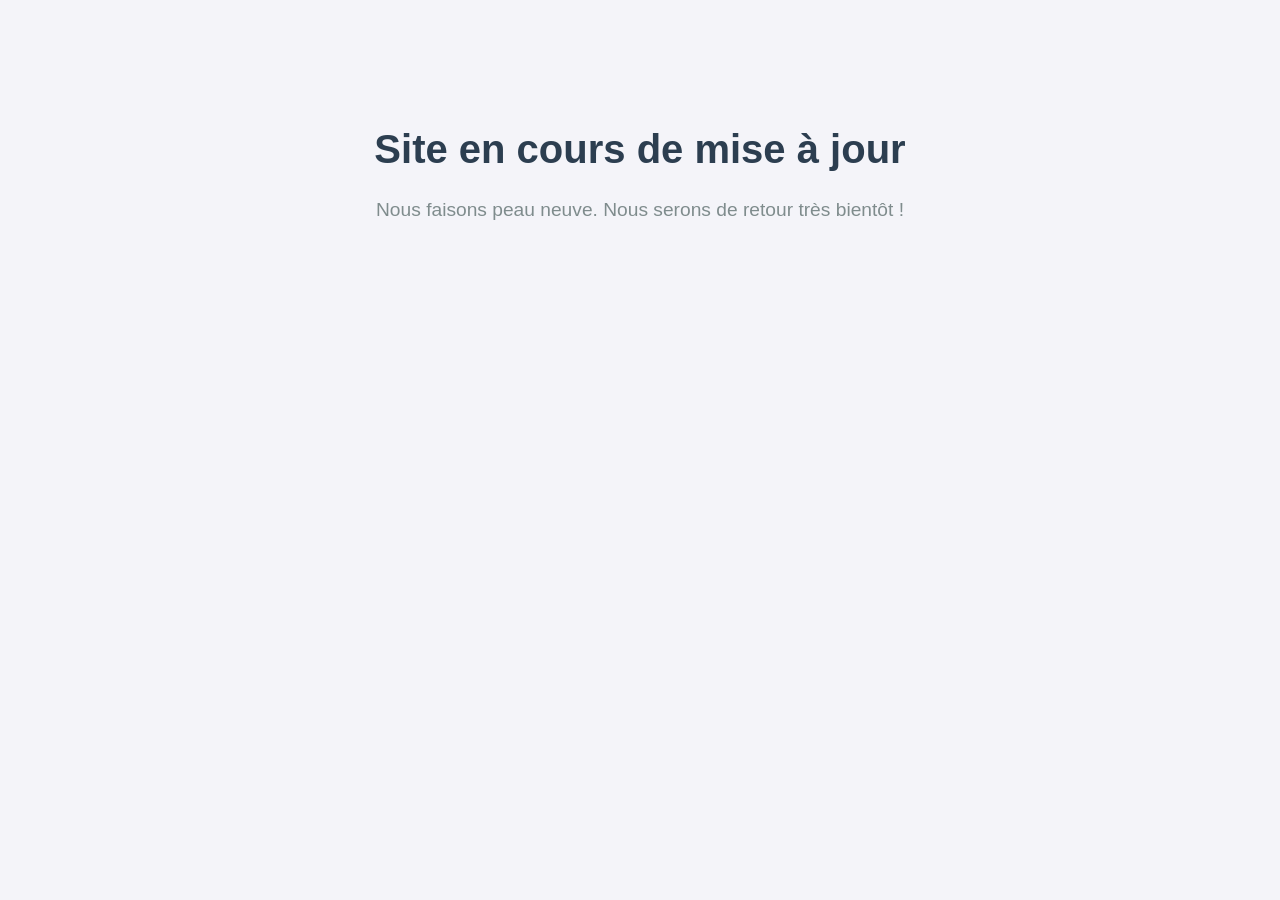
==== index.html @ 15e7c7d8 "Mise à jour numéro 1" ====
<!DOCTYPE html>
<html lang="fr">
<head>
    <meta charset="UTF-8">
    <meta name="viewport" content="width=device-width, initial-scale=1.0">
    <title>Site en maintenance</title>
    <style>
        body {
            font-family: Arial, sans-serif;
            background-color: #f4f4f9;
            color: #333;
            text-align: center;
            padding: 100px 20px;
            margin: 0;
        }
        h1 { font-size: 2.5em; color: #2c3e50; }
        p { font-size: 1.2em; color: #7f8c8d; }
    </style>
</head>
<body>
    <h1>Site en cours de mise à jour</h1>
    <p>Nous faisons peau neuve. Nous serons de retour très bientôt !</p>
</body>
</html>
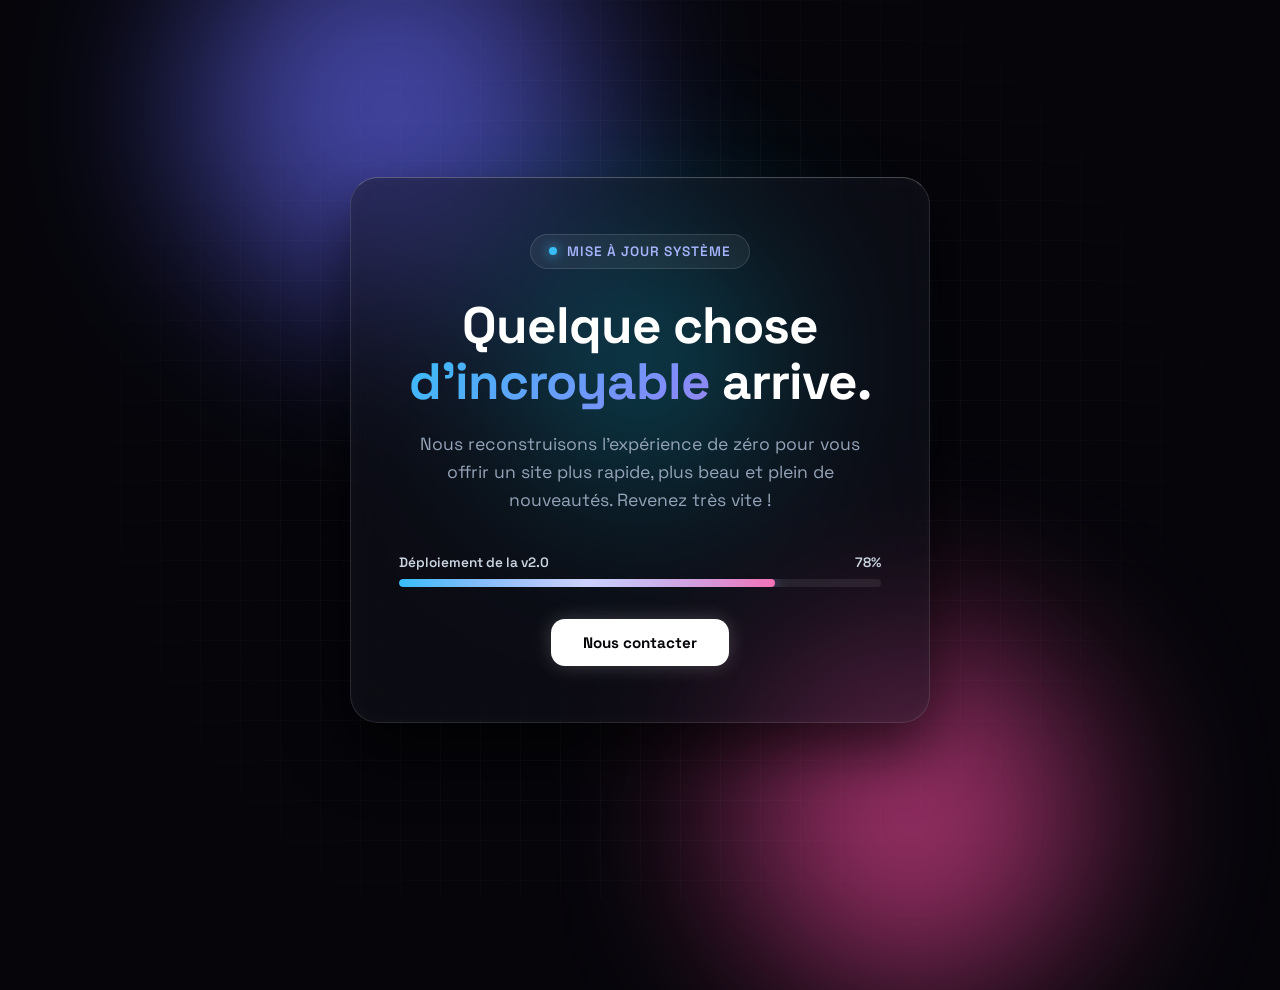
==== commit e5687577: "Mise à jour numéro 1" ====
--- a/index.html
+++ b/index.html
@@ -1,24 +1,276 @@
 <!DOCTYPE html>
 <html lang="fr">
 <head>
-    <meta charset="UTF-8">
-    <meta name="viewport" content="width=device-width, initial-scale=1.0">
-    <title>Site en maintenance</title>
-    <style>
-        body {
-            font-family: Arial, sans-serif;
-            background-color: #f4f4f9;
-            color: #333;
-            text-align: center;
-            padding: 100px 20px;
-            margin: 0;
-        }
-        h1 { font-size: 2.5em; color: #2c3e50; }
-        p { font-size: 1.2em; color: #7f8c8d; }
-    </style>
+  <meta charset="UTF-8">
+  <meta name="viewport" content="width=device-width, initial-scale=1.0">
+  <title>Mise à jour majeure en cours</title>
+  <link rel="preconnect" href="https://fonts.googleapis.com">
+  <link rel="preconnect" href="https://fonts.gstatic.com" crossorigin>
+  <link href="https://fonts.googleapis.com/css2?family=Space+Grotesk:wght@400;600;700&display=swap" rel="stylesheet">
+  <style>
+    * {
+      margin: 0;
+      padding: 0;
+      box-sizing: border-box;
+    }
+
+    body {
+      font-family: 'Space Grotesk', sans-serif;
+      background-color: #05050a;
+      color: #ffffff;
+      min-height: 100vh;
+      display: flex;
+      justify-content: center;
+      align-items: center;
+      overflow: hidden;
+      position: relative;
+      perspective: 1000px;
+    }
+
+    /* Grille de fond subtile */
+    .grid-bg {
+      position: absolute;
+      inset: 0;
+      background-image: 
+        linear-gradient(to right, rgba(255, 255, 255, 0.03) 1px, transparent 1px),
+        linear-gradient(to bottom, rgba(255, 255, 255, 0.03) 1px, transparent 1px);
+      background-size: 40px 40px;
+      mask-image: radial-gradient(circle at center, black 40%, transparent 80%);
+      z-index: 0;
+    }
+
+    /* Orbes lumineux animés */
+    .orb {
+      position: absolute;
+      border-radius: 50%;
+      filter: blur(90px);
+      z-index: 0;
+      opacity: 0.65;
+      animation: float 10s infinite ease-in-out alternate;
+    }
+
+    .orb-1 {
+      width: 400px;
+      height: 400px;
+      background: #6366f1;
+      top: -10%;
+      left: 15%;
+    }
+
+    .orb-2 {
+      width: 350px;
+      height: 350px;
+      background: #ec4899;
+      bottom: -10%;
+      right: 15%;
+      animation-delay: -5s;
+    }
+
+    .orb-3 {
+      width: 250px;
+      height: 250px;
+      background: #06b6d4;
+      top: 40%;
+      left: 50%;
+      transform: translate(-50%, -50%);
+      animation-duration: 14s;
+    }
+
+    @keyframes float {
+      0% { transform: translate(0, 0) scale(1); }
+      100% { transform: translate(40px, 60px) scale(1.15); }
+    }
+
+    /* Carte centrale Glassmorphism avec effet 3D */
+    .card {
+      position: relative;
+      z-index: 10;
+      background: rgba(20, 20, 32, 0.45);
+      backdrop-filter: blur(24px);
+      -webkit-backdrop-filter: blur(24px);
+      border: 1px solid rgba(255, 255, 255, 0.12);
+      border-top: 1px solid rgba(255, 255, 255, 0.25);
+      border-radius: 28px;
+      padding: 3.5rem 3rem;
+      max-width: 580px;
+      width: 90%;
+      text-align: center;
+      box-shadow: 0 30px 60px rgba(0, 0, 0, 0.6), inset 0 0 20px rgba(255, 255, 255, 0.03);
+      transition: transform 0.1s ease-out;
+      transform-style: preserve-3d;
+    }
+
+    /* Badge pulsant */
+    .badge {
+      display: inline-flex;
+      align-items: center;
+      gap: 10px;
+      background: rgba(255, 255, 255, 0.06);
+      border: 1px solid rgba(255, 255, 255, 0.12);
+      padding: 8px 18px;
+      border-radius: 999px;
+      font-size: 0.85rem;
+      font-weight: 600;
+      letter-spacing: 1px;
+      text-transform: uppercase;
+      color: #a5b4fc;
+      margin-bottom: 1.8rem;
+    }
+
+    .dot {
+      width: 8px;
+      height: 8px;
+      background-color: #38bdf8;
+      border-radius: 50%;
+      box-shadow: 0 0 12px #38bdf8;
+      animation: pulse 1.5s infinite;
+    }
+
+    @keyframes pulse {
+      0%, 100% { transform: scale(1); opacity: 1; }
+      50% { transform: scale(1.6); opacity: 0.4; }
+    }
+
+    /* Titre principal */
+    h1 {
+      font-size: clamp(2.2rem, 5vw, 3.2rem);
+      font-weight: 700;
+      line-height: 1.1;
+      margin-bottom: 1.2rem;
+      letter-spacing: -1px;
+    }
+
+    .gradient-text {
+      background: linear-gradient(135deg, #38bdf8 0%, #818cf8 45%, #f472b6 100%);
+      -webkit-background-clip: text;
+      -webkit-text-fill-color: transparent;
+      background-size: 200% auto;
+      animation: shine 4s linear infinite;
+    }
+
+    @keyframes shine {
+      to { background-position: 200% center; }
+    }
+
+    p {
+      color: #94a3b8;
+      font-size: 1.1rem;
+      line-height: 1.6;
+      margin-bottom: 2.5rem;
+    }
+
+    /* Barre de progression futuriste */
+    .progress-wrapper {
+      width: 100%;
+      text-align: left;
+      margin-bottom: 2rem;
+    }
+
+    .progress-header {
+      display: flex;
+      justify-content: space-between;
+      font-size: 0.85rem;
+      color: #cbd5e1;
+      margin-bottom: 8px;
+      font-weight: 600;
+    }
+
+    .progress-bar {
+      width: 100%;
+      height: 8px;
+      background: rgba(255, 255, 255, 0.08);
+      border-radius: 999px;
+      overflow: hidden;
+      position: relative;
+    }
+
+    .progress-fill {
+      height: 100%;
+      width: 78%;
+      background: linear-gradient(90deg, #38bdf8, #818cf8, #f472b6);
+      border-radius: 999px;
+      position: relative;
+      box-shadow: 0 0 15px rgba(129, 140, 248, 0.7);
+    }
+
+    .progress-fill::after {
+      content: '';
+      position: absolute;
+      top: 0; left: 0; right: 0; bottom: 0;
+      background: linear-gradient(90deg, transparent, rgba(255,255,255,0.6), transparent);
+      animation: sweep 2s infinite;
+    }
+
+    @keyframes sweep {
+      0% { transform: translateX(-100%); }
+      100% { transform: translateX(100%); }
+    }
+
+    /* Bouton de contact / réseau */
+    .btn {
+      display: inline-block;
+      padding: 14px 32px;
+      border-radius: 14px;
+      background: #ffffff;
+      color: #05050a;
+      font-weight: 700;
+      text-decoration: none;
+      font-size: 0.95rem;
+      transition: all 0.25s ease;
+      box-shadow: 0 0 20px rgba(255, 255, 255, 0.2);
+    }
+
+    .btn:hover {
+      transform: translateY(-3px);
+      box-shadow: 0 10px 30px rgba(255, 255, 255, 0.4);
+    }
+  </style>
 </head>
 <body>
-    <h1>Site en cours de mise à jour</h1>
-    <p>Nous faisons peau neuve. Nous serons de retour très bientôt !</p>
+
+  <div class="grid-bg"></div>
+  <div class="orb orb-1"></div>
+  <div class="orb orb-2"></div>
+  <div class="orb orb-3"></div>
+
+  <main class="card" id="tilt-card">
+    <div class="badge">
+      <span class="dot"></span>
+      Mise à jour système
+    </div>
+
+    <h1>Quelque chose <br><span class="gradient-text">d'incroyable</span> arrive.</h1>
+    
+    <p>Nous reconstruisons l'expérience de zéro pour vous offrir un site plus rapide, plus beau et plein de nouveautés. Revenez très vite !</p>
+
+    <div class="progress-wrapper">
+      <div class="progress-header">
+        <span>Déploiement de la v2.0</span>
+        <span>78%</span>
+      </div>
+      <div class="progress-bar">
+        <div class="progress-fill"></div>
+      </div>
+    </div>
+
+    <!-- Remplace le lien mailto par ton email ou ton Instagram/Discord -->
+    <a href="mailto:contact@tonsite.com" class="btn">Nous contacter</a>
+  </main>
+
+  <!-- Script pour l'effet 3D au survol de la souris -->
+  <script>
+    const card = document.getElementById('tilt-card');
+
+    document.addEventListener('mousemove', (e) => {
+      const xAxis = (window.innerWidth / 2 - e.pageX) / 35;
+      const yAxis = (window.innerHeight / 2 - e.pageY) / 35;
+      card.style.transform = `rotateY(${xAxis}deg) rotateX(${yAxis}deg)`;
+    });
+
+    document.addEventListener('mouseleave', () => {
+      card.style.transform = `rotateY(0deg) rotateX(0deg)`;
+    });
+  </script>
+
 </body>
 </html>
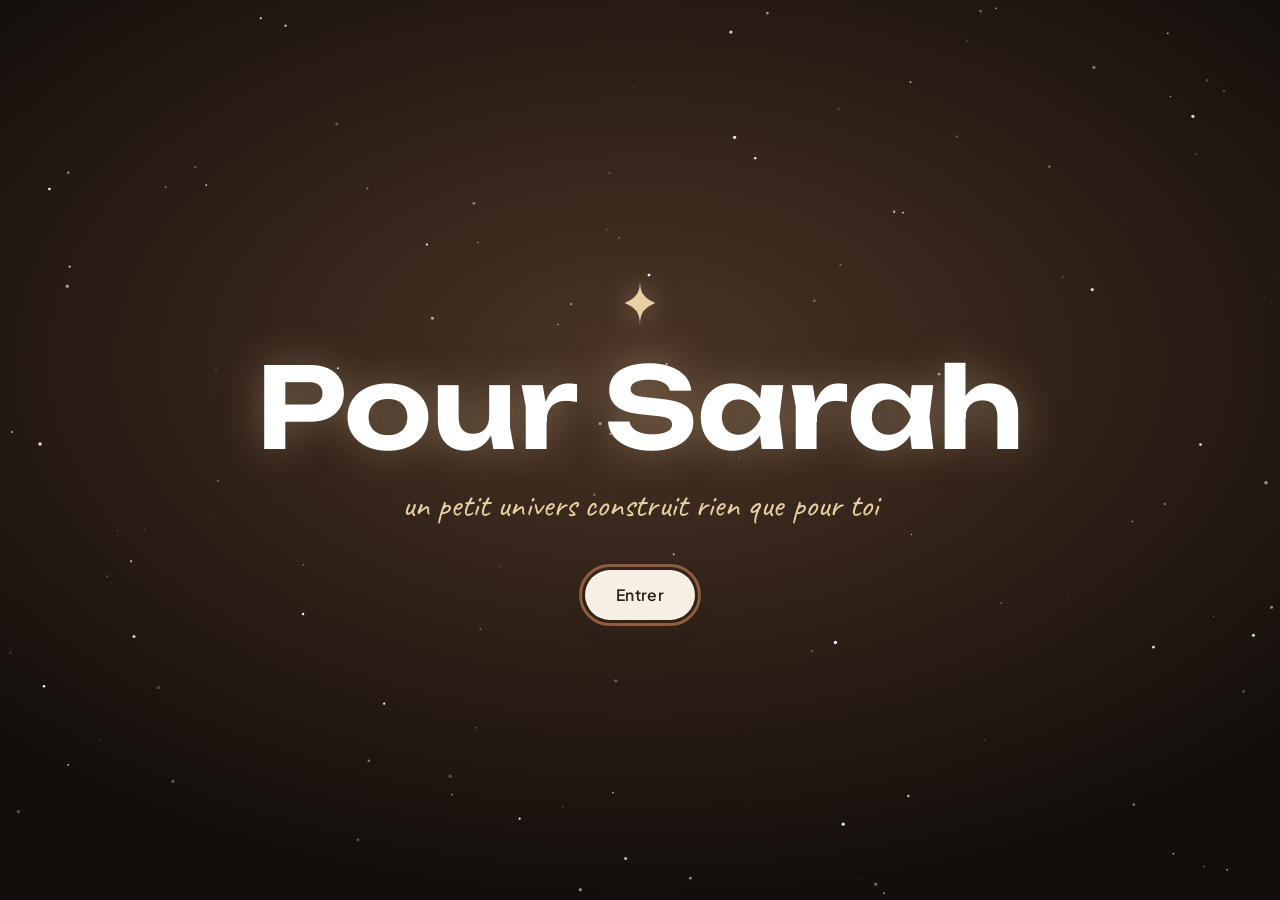
==== commit cadefecc: "Mise à jour numéro 1" ====
--- a/index.html
+++ b/index.html
@@ -1,276 +1,648 @@
 <!DOCTYPE html>
 <html lang="fr">
 <head>
-  <meta charset="UTF-8">
-  <meta name="viewport" content="width=device-width, initial-scale=1.0">
-  <title>Mise à jour majeure en cours</title>
-  <link rel="preconnect" href="https://fonts.googleapis.com">
-  <link rel="preconnect" href="https://fonts.gstatic.com" crossorigin>
-  <link href="https://fonts.googleapis.com/css2?family=Space+Grotesk:wght@400;600;700&display=swap" rel="stylesheet">
-  <style>
-    * {
-      margin: 0;
-      padding: 0;
-      box-sizing: border-box;
-    }
-
-    body {
-      font-family: 'Space Grotesk', sans-serif;
-      background-color: #05050a;
-      color: #ffffff;
-      min-height: 100vh;
-      display: flex;
-      justify-content: center;
-      align-items: center;
-      overflow: hidden;
-      position: relative;
-      perspective: 1000px;
-    }
-
-    /* Grille de fond subtile */
-    .grid-bg {
-      position: absolute;
-      inset: 0;
-      background-image: 
-        linear-gradient(to right, rgba(255, 255, 255, 0.03) 1px, transparent 1px),
-        linear-gradient(to bottom, rgba(255, 255, 255, 0.03) 1px, transparent 1px);
-      background-size: 40px 40px;
-      mask-image: radial-gradient(circle at center, black 40%, transparent 80%);
-      z-index: 0;
-    }
-
-    /* Orbes lumineux animés */
-    .orb {
-      position: absolute;
-      border-radius: 50%;
-      filter: blur(90px);
-      z-index: 0;
-      opacity: 0.65;
-      animation: float 10s infinite ease-in-out alternate;
-    }
-
-    .orb-1 {
-      width: 400px;
-      height: 400px;
-      background: #6366f1;
-      top: -10%;
-      left: 15%;
-    }
-
-    .orb-2 {
-      width: 350px;
-      height: 350px;
-      background: #ec4899;
-      bottom: -10%;
-      right: 15%;
-      animation-delay: -5s;
-    }
-
-    .orb-3 {
-      width: 250px;
-      height: 250px;
-      background: #06b6d4;
-      top: 40%;
-      left: 50%;
-      transform: translate(-50%, -50%);
-      animation-duration: 14s;
-    }
-
-    @keyframes float {
-      0% { transform: translate(0, 0) scale(1); }
-      100% { transform: translate(40px, 60px) scale(1.15); }
-    }
-
-    /* Carte centrale Glassmorphism avec effet 3D */
-    .card {
-      position: relative;
-      z-index: 10;
-      background: rgba(20, 20, 32, 0.45);
-      backdrop-filter: blur(24px);
-      -webkit-backdrop-filter: blur(24px);
-      border: 1px solid rgba(255, 255, 255, 0.12);
-      border-top: 1px solid rgba(255, 255, 255, 0.25);
-      border-radius: 28px;
-      padding: 3.5rem 3rem;
-      max-width: 580px;
-      width: 90%;
-      text-align: center;
-      box-shadow: 0 30px 60px rgba(0, 0, 0, 0.6), inset 0 0 20px rgba(255, 255, 255, 0.03);
-      transition: transform 0.1s ease-out;
-      transform-style: preserve-3d;
-    }
-
-    /* Badge pulsant */
-    .badge {
-      display: inline-flex;
-      align-items: center;
-      gap: 10px;
-      background: rgba(255, 255, 255, 0.06);
-      border: 1px solid rgba(255, 255, 255, 0.12);
-      padding: 8px 18px;
-      border-radius: 999px;
-      font-size: 0.85rem;
-      font-weight: 600;
-      letter-spacing: 1px;
-      text-transform: uppercase;
-      color: #a5b4fc;
-      margin-bottom: 1.8rem;
-    }
-
-    .dot {
-      width: 8px;
-      height: 8px;
-      background-color: #38bdf8;
-      border-radius: 50%;
-      box-shadow: 0 0 12px #38bdf8;
-      animation: pulse 1.5s infinite;
-    }
-
-    @keyframes pulse {
-      0%, 100% { transform: scale(1); opacity: 1; }
-      50% { transform: scale(1.6); opacity: 0.4; }
-    }
-
-    /* Titre principal */
-    h1 {
-      font-size: clamp(2.2rem, 5vw, 3.2rem);
-      font-weight: 700;
-      line-height: 1.1;
-      margin-bottom: 1.2rem;
-      letter-spacing: -1px;
-    }
-
-    .gradient-text {
-      background: linear-gradient(135deg, #38bdf8 0%, #818cf8 45%, #f472b6 100%);
-      -webkit-background-clip: text;
-      -webkit-text-fill-color: transparent;
-      background-size: 200% auto;
-      animation: shine 4s linear infinite;
-    }
-
-    @keyframes shine {
-      to { background-position: 200% center; }
-    }
-
-    p {
-      color: #94a3b8;
-      font-size: 1.1rem;
-      line-height: 1.6;
-      margin-bottom: 2.5rem;
-    }
-
-    /* Barre de progression futuriste */
-    .progress-wrapper {
-      width: 100%;
-      text-align: left;
-      margin-bottom: 2rem;
-    }
-
-    .progress-header {
-      display: flex;
-      justify-content: space-between;
-      font-size: 0.85rem;
-      color: #cbd5e1;
-      margin-bottom: 8px;
-      font-weight: 600;
-    }
-
-    .progress-bar {
-      width: 100%;
-      height: 8px;
-      background: rgba(255, 255, 255, 0.08);
-      border-radius: 999px;
-      overflow: hidden;
-      position: relative;
-    }
-
-    .progress-fill {
-      height: 100%;
-      width: 78%;
-      background: linear-gradient(90deg, #38bdf8, #818cf8, #f472b6);
-      border-radius: 999px;
-      position: relative;
-      box-shadow: 0 0 15px rgba(129, 140, 248, 0.7);
-    }
-
-    .progress-fill::after {
-      content: '';
-      position: absolute;
-      top: 0; left: 0; right: 0; bottom: 0;
-      background: linear-gradient(90deg, transparent, rgba(255,255,255,0.6), transparent);
-      animation: sweep 2s infinite;
-    }
-
-    @keyframes sweep {
-      0% { transform: translateX(-100%); }
-      100% { transform: translateX(100%); }
-    }
-
-    /* Bouton de contact / réseau */
-    .btn {
-      display: inline-block;
-      padding: 14px 32px;
-      border-radius: 14px;
-      background: #ffffff;
-      color: #05050a;
-      font-weight: 700;
-      text-decoration: none;
-      font-size: 0.95rem;
-      transition: all 0.25s ease;
-      box-shadow: 0 0 20px rgba(255, 255, 255, 0.2);
-    }
-
-    .btn:hover {
-      transform: translateY(-3px);
-      box-shadow: 0 10px 30px rgba(255, 255, 255, 0.4);
-    }
-  </style>
+<meta charset="UTF-8">
+<meta name="viewport" content="width=device-width, initial-scale=1">
+<title>Univers de Sarah</title>
+<link rel="preconnect" href="https://fonts.googleapis.com">
+<link rel="preconnect" href="https://fonts.gstatic.com" crossorigin>
+<link href="https://fonts.googleapis.com/css2?family=Caveat:wght@500;700&family=Fraunces:ital,opsz,wght@1,9..144,400;1,9..144,500&family=Plus+Jakarta+Sans:wght@400;500;600;700&family=Unbounded:wght@400;500;600;700&display=swap" rel="stylesheet">
+<link rel="stylesheet" href="style.css">
+
 </head>
 <body>
 
-  <div class="grid-bg"></div>
-  <div class="orb orb-1"></div>
-  <div class="orb orb-2"></div>
-  <div class="orb orb-3"></div>
-
-  <main class="card" id="tilt-card">
-    <div class="badge">
-      <span class="dot"></span>
-      Mise à jour système
-    </div>
-
-    <h1>Quelque chose <br><span class="gradient-text">d'incroyable</span> arrive.</h1>
-    
-    <p>Nous reconstruisons l'expérience de zéro pour vous offrir un site plus rapide, plus beau et plein de nouveautés. Revenez très vite !</p>
-
-    <div class="progress-wrapper">
-      <div class="progress-header">
-        <span>Déploiement de la v2.0</span>
-        <span>78%</span>
-      </div>
-      <div class="progress-bar">
-        <div class="progress-fill"></div>
-      </div>
-    </div>
-
-    <!-- Remplace le lien mailto par ton email ou ton Instagram/Discord -->
-    <a href="mailto:contact@tonsite.com" class="btn">Nous contacter</a>
+<svg class="visually-hidden" aria-hidden="true">
+  <symbol id="icon-spark" viewBox="0 0 24 24">
+    <path d="M12 0c0 6.6 1.8 9.4 8 12-6.2 2.6-8 5.4-8 12 0-6.6-1.8-9.4-8-12 6.2-2.6 8-5.4 8-12z"/>
+  </symbol>
+  <symbol id="icon-lock" viewBox="0 0 24 24">
+    <path d="M6 10V8a6 6 0 0 1 12 0v2h1a1 1 0 0 1 1 1v9a1 1 0 0 1-1 1H5a1 1 0 0 1-1-1v-9a1 1 0 0 1 1-1h1zm2 0h8V8a4 4 0 0 0-8 0v2z"/>
+  </symbol>
+  <symbol id="icon-camera" viewBox="0 0 24 24">
+    <path d="M9 3l-1.5 2H4a1 1 0 0 0-1 1v13a1 1 0 0 0 1 1h16a1 1 0 0 0 1-1V6a1 1 0 0 0-1-1h-3.5L15 3H9zm3 5a5 5 0 1 1 0 10 5 5 0 0 1 0-10zm0 2a3 3 0 1 0 0 6 3 3 0 0 0 0-6z"/>
+  </symbol>
+</svg>
+
+<div class="bg-layer" aria-hidden="true">
+  <div class="blob blob-1"></div>
+  <div class="blob blob-2"></div>
+  <div class="blob blob-3"></div>
+  <canvas id="stars-canvas"></canvas>
+</div>
+<canvas id="confetti-canvas" aria-hidden="true"></canvas>
+
+<div class="nav-orbit" id="nav-orbit">
+  <div class="orbit-backdrop" aria-hidden="true"></div>
+  <svg class="orbit-lines" viewBox="0 0 160 440" aria-hidden="true">
+    <line x1="27" y1="27" x2="138" y2="26"></line>
+    <line x1="27" y1="27" x2="120" y2="84"></line>
+    <line x1="27" y1="27" x2="96" y2="140"></line>
+    <line x1="27" y1="27" x2="66" y2="192"></line>
+    <line x1="27" y1="27" x2="30" y2="238"></line>
+    <line x1="27" y1="27" x2="30" y2="298"></line>
+    <line x1="27" y1="27" x2="30" y2="356"></line>
+    <line x1="27" y1="27" x2="30" y2="414"></line>
+  </svg>
+  <button class="orbit-hub" id="orbit-hub" type="button" aria-expanded="false" aria-controls="orbit-menu" aria-label="Ouvrir la navigation">
+    <svg class="icon-spark" aria-hidden="true"><use href="#icon-spark"/></svg>
+  </button>
+  <nav class="orbit-menu" id="orbit-menu" aria-label="Navigation principale">
+    <button class="orbit-node nav-link" type="button" data-nav="map" style="--nx:118px; --ny:6px; --nd:0.05s" tabindex="-1">
+      <span class="node-dot" aria-hidden="true"><svg viewBox="0 0 24 24"><use href="#icon-spark"/></svg></span>
+      <span class="node-label">La carte</span>
+    </button>
+    <button class="orbit-node nav-link" type="button" data-nav="calendar" style="--nx:100px; --ny:64px; --nd:0.1s" tabindex="-1">
+      <span class="node-dot" aria-hidden="true"><svg viewBox="0 0 24 24"><use href="#icon-spark"/></svg></span>
+      <span class="node-label">Calendrier</span>
+    </button>
+    <button class="orbit-node nav-link" type="button" data-nav="letters" style="--nx:76px; --ny:120px; --nd:0.15s" tabindex="-1">
+      <span class="node-dot" aria-hidden="true"><svg viewBox="0 0 24 24"><use href="#icon-spark"/></svg></span>
+      <span class="node-label">Lettres</span>
+    </button>
+    <button class="orbit-node nav-link" type="button" data-nav="window" style="--nx:46px; --ny:172px; --nd:0.2s" tabindex="-1">
+      <span class="node-dot" aria-hidden="true"><svg viewBox="0 0 24 24"><use href="#icon-spark"/></svg></span>
+      <span class="node-label">Ciel</span>
+    </button>
+    <button class="orbit-node nav-link" type="button" data-nav="secret" style="--nx:10px; --ny:218px; --nd:0.25s" tabindex="-1">
+      <span class="node-dot" aria-hidden="true"><svg viewBox="0 0 24 24"><use href="#icon-spark"/></svg></span>
+      <span class="node-label">Secret</span>
+    </button>
+    <!-- lien externe : ouvre le jeu Clicker dans le même onglet, volontairement
+         en dehors du routage par hash (pas de data-nav) -->
+    <a class="orbit-node orbit-node-external" href="clicker.html" style="--nx:10px; --ny:278px; --nd:0.3s" tabindex="-1">
+      <span class="node-dot" aria-hidden="true"><svg viewBox="0 0 24 24"><use href="#icon-spark"/></svg></span>
+      <span class="node-label">Clicker</span>
+    </a>
+    <!-- lien externe : ouvre le sanctuaire "L'Échappée" dans le même onglet
+         (elle a son propre bouton "Quitter" pour revenir ici), volontairement
+         en dehors du routage par hash (pas de data-nav) -->
+    <a class="orbit-node orbit-node-sanctuary" href="sanctuary.html" style="--nx:10px; --ny:336px; --nd:0.35s" tabindex="-1">
+      <span class="node-dot" aria-hidden="true"><svg viewBox="0 0 24 24"><use href="#icon-spark"/></svg></span>
+      <span class="node-label">Échappée</span>
+    </a>
+    <!-- lien externe : ouvre la salle de ciné dans le même onglet
+         (elle a son propre lien de retour pour revenir ici), volontairement
+         en dehors du routage par hash (pas de data-nav) -->
+    <a class="orbit-node orbit-node-cinema" href="cinema.html" style="--nx:10px; --ny:394px; --nd:0.4s" tabindex="-1">
+      <span class="node-dot" aria-hidden="true"><svg viewBox="0 0 24 24"><use href="#icon-camera"/></svg></span>
+      <span class="node-label">Ciné</span>
+    </a>
+  </nav>
+</div>
+<p class="wordmark" aria-hidden="true">✦ Univers de Sarah</p>
+
+<button class="theme-toggle" id="theme-toggle" type="button" aria-label="Passer en mode nuit" aria-pressed="false">
+  <svg viewBox="0 0 24 24" aria-hidden="true"><path class="tt-moon" d="M20 14.5A8.5 8.5 0 0 1 9.5 4a8.5 8.5 0 1 0 10.5 10.5z"/><g class="tt-sun"><circle cx="12" cy="12" r="4.2"/><path d="M12 2v3M12 19v3M2 12h3M19 12h3M4.9 4.9l2.1 2.1M17 17l2.1 2.1M4.9 19.1L7 17M17 7l2.1-2.1" stroke="currentColor" stroke-width="1.8" stroke-linecap="round" fill="none"/></g></svg>
+</button>
+
+<!-- ================= INTRO (première visite seulement) ================= -->
+<div class="intro" id="intro" role="dialog" aria-modal="true" aria-labelledby="intro-title" hidden>
+  <canvas class="intro-stars" id="intro-stars" aria-hidden="true"></canvas>
+  <div class="intro-inner">
+    <svg class="intro-spark" aria-hidden="true"><use href="#icon-spark"/></svg>
+    <h1 class="intro-title" id="intro-title">Pour Sarah</h1>
+    <p class="intro-sub">un petit univers construit rien que pour toi</p>
+    <button class="intro-btn" id="intro-btn" type="button">Entrer</button>
+  </div>
+</div>
+
+<!-- ================= PATCH NOTE (à l'ouverture, une fois par version) ================= -->
+<div class="patch" id="patch" role="dialog" aria-modal="true" aria-labelledby="patch-title" hidden>
+  <div class="patch-backdrop" data-patch-close></div>
+  <div class="patch-panel">
+    <button class="patch-close" type="button" data-patch-close aria-label="Fermer la page des nouveautés">
+      <svg viewBox="0 0 24 24" aria-hidden="true"><path d="M6 6l12 12M18 6L6 18" stroke="currentColor" stroke-width="2.2" stroke-linecap="round" fill="none"/></svg>
+    </button>
+    <header class="patch-head">
+      <p class="patch-badge"><svg class="icon-spark" aria-hidden="true"><use href="#icon-spark"/></svg>Mise à jour · 15 novembre 2026</p>
+      <h2 id="patch-title">Quoi de neuf dans l'univers&nbsp;?</h2>
+      <p class="patch-lede">Des nouveautés fraîches, à découvrir en premier.</p>
+    </header>
+    <div class="patch-body">
+      <h3 class="patch-sec is-new"><span class="patch-new">Nouveau</span>Ajouté le 15 novembre</h3>
+      <div class="patch-grid">
+          <section class="patch-card is-new" style="--a:#E9B4AE">
+            <span class="patch-tag">Nouveau</span>
+            <h3><span class="patch-ico" aria-hidden="true"><svg viewBox="0 0 24 24"><use href="#icon-spark"/></svg></span>Un nouveau décor, plus chaleureux</h3>
+            <ul>
+              <li>Tout le site a changé d'ambiance : <strong>crème, bois et tons poudrés</strong> le jour, une <strong>veillée aux braises</strong> la nuit.</li>
+              <li>Nouveaux titres en <strong>serif élégant</strong>, cartes plus douces, survols délicats et lecture plus aérée sur téléphone.</li>
+              <li>La carte, les messages, les lettres, le calendrier et le Coffre portent la même lumière.</li>
+            </ul>
+          </section>
+          <section class="patch-card is-new" style="--a:#E2BF86">
+            <span class="patch-tag">Nouveau</span>
+            <h3><span class="patch-ico" aria-hidden="true"><svg viewBox="0 0 24 24"><use href="#icon-spark"/></svg></span>Étoiles, Ciné, Soleil / Lune</h3>
+            <ul>
+              <li>La <strong>Fabrique d'étoiles</strong> garde ses 8 paliers, avec des fonds plus doux (ta partie est conservée).</li>
+              <li>La <strong>salle de Ciné</strong> passe en velours chaud et en papier crème.</li>
+              <li><strong>Soleil / Lune</strong> retrouve une nuit chaude, avec de nouveaux caractères d'écriture.</li>
+              <li>Tes sauvegardes, lettres ouvertes et épreuves réussies sont toutes restées en place.</li>
+            </ul>
+          </section>
+      </div>
+      <h3 class="patch-sec">Déjà annoncé le 20 octobre</h3>
+      <div class="patch-grid">
+          <section class="patch-card" style="--a:#BFD8C2">
+            <h3><span class="patch-ico" aria-hidden="true"><svg viewBox="0 0 24 24"><use href="#icon-spark"/></svg></span>Le Coffre : 4 épreuves</h3>
+            <ul>
+              <li>Les anciens niveaux sont remplacés par <strong>4 épreuves toutes différentes</strong> et plus difficiles.</li>
+              <li>Un message à déchiffrer, une constellation à rejouer de mémoire, des étoiles à éteindre et un puzzle du ciel.</li>
+              <li>Il faut les réussir dans l'ordre pour atteindre la surprise. Ta progression est sauvegardée.</li>
+              <li>Nouvelle présentation avec une piste d'étapes, de jour comme de nuit.</li>
+            </ul>
+          </section>
+          <section class="patch-card" style="--a:#D6DDAE">
+            <h3><span class="patch-ico" aria-hidden="true"><svg viewBox="0 0 24 24"><use href="#icon-spark"/></svg></span>Fabrique d'étoiles, version complète</h3>
+            <ul>
+              <li>Le clicker a été <strong>entièrement refait</strong> sur le modèle des vrais jeux de clicker : 12 bâtiments, achat et vente par 1, 10 ou 100.</li>
+              <li><strong>Des boosts à débloquer</strong> pour chaque bâtiment, des chatons, des étoiles dorées aux effets variés et plus de 80 succès.</li>
+              <li><strong>8 paliers visuels</strong> : le fond du jeu et l'étoile elle-même changent à chaque grand cap, jusqu'à un cosmos doré.</li>
+              <li>Une <strong>ascension</strong> pour tout recommencer plus fort, avec des bonus permanents. Nouvelle sauvegarde : la partie repart de zéro.</li>
+            </ul>
+          </section>
+      </div>
+      <h3 class="patch-sec">Déjà annoncé le 19 octobre</h3>
+      <div class="patch-grid">
+          <section class="patch-card" style="--a:#CDB8D9">
+            <h3><span class="patch-ico" aria-hidden="true"><svg viewBox="0 0 24 24"><use href="#icon-spark"/></svg></span>Jour et nuit, pour de vrai</h3>
+            <ul>
+              <li>Le bouton soleil/lune change maintenant <strong>les couleurs de tout le site</strong> : carte, chambre, lettres, coffre.</li>
+              <li>Dehors, le ciel devient un <strong>ciel de jour avec des nuages</strong> et un soleil.</li>
+            </ul>
+          </section>
+          <section class="patch-card" style="--a:#F1CFA8">
+            <h3><span class="patch-ico" aria-hidden="true"><svg viewBox="0 0 24 24"><use href="#icon-spark"/></svg></span>Lettres</h3>
+            <ul>
+              <li>Les lettres ont changé de place, et <strong>4 nouvelles</strong> sont arrivées.</li>
+              <li>Blanches le jour, sombres la nuit.</li>
+            </ul>
+          </section>
+          <section class="patch-card" style="--a:#B5D3D6">
+            <h3><span class="patch-ico" aria-hidden="true"><svg viewBox="0 0 24 24"><use href="#icon-spark"/></svg></span>Le ciel</h3>
+            <ul>
+              <li>L'étagère a été dégagée.</li>
+              <li><strong>5 constellations</strong> complètes à allumer en cliquant sur les étoiles, avec un compteur.</li>
+            </ul>
+          </section>
+          <section class="patch-card" style="--a:#BFD8C2">
+            <h3><span class="patch-ico" aria-hidden="true"><svg viewBox="0 0 24 24"><use href="#icon-spark"/></svg></span>Section Secret</h3>
+            <ul>
+              <li>Entièrement refaite à zéro. Une nouvelle surprise attend celles qui vont jusqu'au bout. Pas de spoiler. 🤫</li>
+            </ul>
+          </section>
+          <section class="patch-card" style="--a:#D6DDAE">
+            <h3><span class="patch-ico" aria-hidden="true"><svg viewBox="0 0 24 24"><use href="#icon-spark"/></svg></span>Fabrique d'étoiles</h3>
+            <ul>
+              <li><strong>Un vrai jeu de clicker</strong> : clique, achète des usines, des boosts, attrape les étoiles dorées.</li>
+              <li>Des succès, un Big Bang pour recommencer plus fort, et ta partie est sauvegardée.</li>
+            </ul>
+          </section>
+          <section class="patch-card" style="--a:#9CC4CC">
+            <h3><span class="patch-ico" aria-hidden="true"><svg viewBox="0 0 24 24"><use href="#icon-spark"/></svg></span>L'Échappée</h3>
+            <ul>
+              <li>Refaite de zéro : <strong>un phare, un grenier et un PC</strong> avec de vraies énigmes.</li>
+              <li>Tout tient sur un écran, sans défilement, et ta progression est sauvegardée.</li>
+              <li>Sur le PC, un cadenas réagit à ta progression.</li>
+            </ul>
+          </section>
+          <section class="patch-card" style="--a:#E2BF86">
+            <h3><span class="patch-ico" aria-hidden="true"><svg viewBox="0 0 24 24"><use href="#icon-spark"/></svg></span>Ciné</h3>
+            <ul>
+              <li>Roulette « quel film ce soir ? », notes pop-corn, quiz.</li>
+              <li><strong>La prochaine séance</strong> : propose tes idées et vote pour celles des autres.</li>
+            </ul>
+          </section>
+      </div>
+    </div>
+    <footer class="patch-foot">
+      <p>Tu pourras rouvrir cette page depuis la carte, avec « Voir les nouveautés ».</p>
+      <button class="patch-go" type="button" data-patch-close>C'est parti</button>
+    </footer>
+  </div>
+</div>
+
+<!-- ================= ÉCRAN 0 : CARTE DE L'UNIVERS ================= -->
+<div class="screen" id="screen-map">
+  <div class="map-screen">
+    <div class="map-head">
+      <h2 id="map-heading" tabindex="-1">Ton univers</h2>
+      <p class="map-lede">choisis une planète</p>
+      <button class="patch-open" id="patch-open" type="button">Voir les nouveautés</button>
+    </div>
+    <div class="map-stage" id="map-stage">
+      <svg class="map-lines" id="map-lines" aria-hidden="true"></svg>
+      <a class="planet p-messages" href="#home" style="--c1:#E9B4AE;--c2:#A8585A;--x:11%;--y:30%;--mx:30%;--my:8%">
+        <span class="orb"></span><span class="p-name">Messages</span><span class="p-sub">ce que je pense de toi</span></a>
+      <a class="planet p-letters" href="#letters" style="--c1:#F1CFA8;--c2:#B8693F;--x:25%;--y:58%;--mx:70%;--my:19%">
+        <span class="orb"></span><span class="p-name">Lettres</span><span class="p-sub">à ouvrir selon l'humeur</span></a>
+      <a class="planet p-calendar" href="#calendar" style="--c1:#D6DDAE;--c2:#6F8148;--x:37%;--y:24%;--mx:30%;--my:30%">
+        <span class="orb"></span><span class="p-name">Calendrier</span><span class="p-sub">un chemin d'étoiles</span></a>
+      <a class="planet p-window" href="#window" style="--c1:#CDB8D9;--c2:#7B5A86;--x:51%;--y:57%;--mx:70%;--my:41%">
+        <span class="orb"></span><span class="p-name">La chambre</span><span class="p-sub">et sa fenêtre sur le ciel</span></a>
+      <a class="planet p-secret" href="#secret" style="--c1:#BFD8C2;--c2:#4F7A5E;--x:63%;--y:22%;--mx:30%;--my:52%">
+        <span class="orb"></span><span class="p-name">Secret</span><span class="p-sub">il faut un code</span></a>
+      <a class="planet p-sanctuary" href="sanctuary.html" style="--c1:#B5D3D6;--c2:#45707B;--x:79%;--y:58%;--mx:70%;--my:63%">
+        <span class="orb"></span><span class="p-name">L'Échappée</span><span class="p-sub">une pièce à explorer</span></a>
+      <a class="planet p-clicker" href="clicker.html" style="--c1:#F0D79A;--c2:#B9823A;--x:91%;--y:26%;--mx:30%;--my:74%">
+        <span class="orb"></span><span class="p-name">Étoiles</span><span class="p-sub">la fabrique à clics</span></a>
+      <a class="planet p-cinema" href="cinema.html" style="--c1:#EAD29B;--c2:#9B7432;--x:72%;--y:86%;--mx:70%;--my:85%">
+        <span class="orb"></span><span class="p-name">Ciné</span><span class="p-sub">la salle obscure</span></a>
+      <a class="planet p-sunmoon" href="soleil-lune.html" style="--c1:#F6E8C2;--c2:#9A7F9C;--x:32%;--y:88%;--mx:30%;--my:95%">
+        <span class="orb"></span><span class="p-name">Soleil / Lune</span><span class="p-sub">choisis ton astre</span></a>
+    </div>
+  </div>
+</div>
+
+<!-- ================= ÉCRAN 1 : ACCUEIL ================= -->
+<div class="screen" id="screen-home">
+  <main>
+    <section class="hero">
+      <p class="eyebrow"><svg class="icon-spark" aria-hidden="true"><use href="#icon-spark"/></svg>Une page rien que pour toi</p>
+      <h1 class="hero-title" aria-label="Sarah">
+        <span class="letter" style="animation-delay:.05s">S</span><span class="letter" style="animation-delay:.14s">a</span><span class="letter" style="animation-delay:.23s">r</span><span class="letter" style="animation-delay:.32s">a</span><span class="letter" style="animation-delay:.41s">h</span>
+      </h1>
+      <p class="hero-subtitle">l'étoile la plus brillante que je connaisse</p>
+      <p class="hero-text">Ici, pas de filtre, pas de mise en scène — juste tout ce qu'on pense de toi, réuni dans un petit coin d'univers. Descends, prends ton temps.</p>
+      <div class="hero-actions">
+        <a class="btn-wish" id="wish-btn" href="soleil-lune.html">
+          <svg class="icon-spark" aria-hidden="true"><use href="#icon-spark"/></svg>
+          Soleil / Lune
+        </a>
+        <span class="scroll-cue">continue de scroller
+          <svg viewBox="0 0 24 24" fill="none" stroke="currentColor" stroke-width="2" aria-hidden="true"><path d="M12 4v16M6 14l6 6 6-6"/></svg>
+        </span>
+      </div>
+    </section>
+
+    <div class="ticker-wrap" aria-hidden="true">
+      <div class="ticker">
+        <span><svg class="icon-spark"><use href="#icon-spark"/></svg>MEILLEURE AMIE</span>
+        <span><svg class="icon-spark"><use href="#icon-spark"/></svg>HUMAINE EXCEPTIONNELLE</span>
+        <span><svg class="icon-spark"><use href="#icon-spark"/></svg>LUMIÈRE DE LA GALAXIE</span>
+        <span><svg class="icon-spark"><use href="#icon-spark"/></svg>COSMIC QUEEN</span>
+        <span><svg class="icon-spark"><use href="#icon-spark"/></svg>IRREMPLAÇABLE</span>
+        <span><svg class="icon-spark"><use href="#icon-spark"/></svg>MEILLEURE AMIE</span>
+        <span><svg class="icon-spark"><use href="#icon-spark"/></svg>HUMAINE EXCEPTIONNELLE</span>
+        <span><svg class="icon-spark"><use href="#icon-spark"/></svg>LUMIÈRE DE LA GALAXIE</span>
+        <span><svg class="icon-spark"><use href="#icon-spark"/></svg>COSMIC QUEEN</span>
+        <span><svg class="icon-spark"><use href="#icon-spark"/></svg>IRREMPLAÇABLE</span>
+      </div>
+    </div>
+
+    <section class="block portals" id="portals" aria-labelledby="portals-title">
+      <div class="container">
+        <div class="section-head" data-reveal>
+          <p class="eyebrow"><svg class="icon-spark" aria-hidden="true"><use href="#icon-spark"/></svg>Quatre portes</p>
+          <h2 id="portals-title">Où veux-tu aller&nbsp;?</h2>
+          <p class="lede">chaque planète a son ambiance</p>
+        </div>
+        <div class="portal-grid">
+          <a class="portal" href="clicker.html" style="--c1:#F0D79A;--c2:#B9823A" data-reveal>
+            <span class="portal-orb" aria-hidden="true"></span><h3>Fabrique d'étoiles</h3>
+            <p>Un clicker où tes planètes tournent autour de l'étoile mère.</p><span class="portal-go">Jouer</span>
+          </a>
+          <a class="portal" href="cinema.html" style="--c1:#E9B4AE;--c2:#8E4B49" data-reveal>
+            <span class="portal-orb" aria-hidden="true"></span><h3>Salle de ciné</h3>
+            <p>Tes films préférés, un quiz et la prochaine séance.</p><span class="portal-go">Entrer</span>
+          </a>
+          <a class="portal" href="soleil-lune.html" style="--c1:#F6E8C2;--c2:#9A7F9C" data-reveal>
+            <span class="portal-orb" aria-hidden="true"></span><h3>Soleil / Lune</h3>
+            <p>Un coin à part, pour ceux qui veillent sur toi.</p><span class="portal-go">Ouvrir</span>
+          </a>
+          <a class="portal is-mourn" href="sanctuary.html" style="--c1:#B5C3C8;--c2:#4A5A63" data-reveal>
+            <span class="portal-orb" aria-hidden="true"></span><h3>L'Échappée</h3>
+            <p>Une pièce calme, en souvenir.</p><span class="portal-go">Entrer doucement</span>
+          </a>
+        </div>
+      </div>
+    </section>
+
+    <section class="block" id="messages">
+      <div class="container">
+        <div class="section-head">
+          <p class="eyebrow"><svg class="icon-spark"><use href="#icon-spark"/></svg>Message depuis ma galaxie</p>
+          <h2>Ce que je pense de toi</h2>
+          <span class="lede">Quatre vérités, écrites depuis mon cœur :</span>
+        </div>
+
+        <!-- ÉDITABLE : remplace les 4 textes ci-dessous par tes vrais messages -->
+        <div class="message-grid">
+          <article class="msg-card" data-reveal>
+            <span class="tag">Preuve n°01</span>
+            <p>Il y a des gens qui entrent dans une pièce et tout devient plus léger. C'est toi. Sans même le vouloir, tu rends les journées ordinaires plus douces, et c'est un cadeau dont je ne me lasse pas.</p>
+          </article>
+          <article class="msg-card" data-reveal>
+            <span class="tag">Preuve n°02</span>
+            <p>Je t'ai vue encaisser des choses qui auraient fait plier beaucoup de monde, et continuer à sourire, à prendre soin des autres. Cette force tranquille, c'est ce qui m'impressionne le plus chez toi.</p>
+          </article>
+          <article class="msg-card" data-reveal>
+            <span class="tag">Preuve n°03</span>
+            <p>Avec toi, je n'ai jamais eu à faire semblant. Tu écoutes sans juger, tu trouves les mots justes même quand moi je les cherche, et tu me fais sentir que mes histoires comptent, même les plus petites.</p>
+          </article>
+          <article class="msg-card" data-reveal>
+            <span class="tag">Preuve n°04</span>
+            <p>Notre amitié, c'est des fous rires pour rien, des vocaux qui n'en finissent plus et des silences qui ne pèsent jamais. Je ne sais pas ce que je ferais sans ça, et je n'ai pas l'intention de le découvrir.</p>
+          </article>
+        </div>
+
+        <p class="signoff">— toujours dans ton équipe.</p>
+      </div>
+    </section>
+
+    <section class="block" id="family">
+      <div class="container">
+        <div class="section-head">
+          <p class="eyebrow"><svg class="icon-spark"><use href="#icon-spark"/></svg>Depuis leur galaxie à eux</p>
+          <h2>Ta fratrie a aussi des choses à dire</h2>
+          <span class="lede">ils n'ont pas pu s'empêcher de participer.</span>
+        </div>
+      </div>
+
+      <!-- ÉDITABLE : les messages de la fratrie (un <article> par personne) -->
+      <div class="container">
+        <div class="fam-reader" id="fam-reader">
+          <div class="fam-tabs" id="fam-tabs" role="tablist" aria-label="Choisir un message de la fratrie"></div>
+          <div class="fam-stage">
+          <article class="fam-card" role="tabpanel">
+            <span class="badge"><svg class="icon-spark"><use href="#icon-spark"/></svg>Frère</span>
+            <p class="who">Alexis</p>
+            <p>Heyllo ma Sœur d'amour magique a moi que j'aime ! 
+
+Ben voilà, apparemment il y en a un qui souhaitait te faire plaisir alors j'en profite pour te faire rappeler juste par un pur égoïsme d'amour que je suis Fan de toi ! 
+
+On en a traversé des épreuves, depuis qu'on est gamin, les bon et mauvais moment.. mais je suis extrêmement fière de notre parcours car grâce a cela et contre tout. On est plus que jamais proche avec toi Jess et tyty.
+
+Aujourd'hui ont est complice grâce a nos connaissances égale sur toute la cinématographie qu'on nous a inculquer depuis qu'on est pitchou et c'est pas fini ^^
+
+
+On se tape des barres a tout bout de champ et on a actuellement des Xenomorph a buter !!
+
+Loin de moi l'idée de prendre la vedette sur notre chèr et fort sympathique Ice, mais je voulais te faire savoir encore est toujours que tu fais partie des personnes que j'aime par dessus absolument tout au monde ! 
+
+Je t'aime ma soeur, ma Jynx ! 
+Et de la part de Homer Simpson : Ta gueule ! ❤️</p>
+          </article>
+          <article class="fam-card" role="tabpanel">
+            <span class="badge"><svg class="icon-spark"><use href="#icon-spark"/></svg>Frère</span>
+            <p class="who">Tywenn</p>
+            <p>Coucou Sassou 😁 ! Je ne suis pas la meilleur personne pour mettre ce genre de choses par écrit, mais je voulais quand même te laisser quelques mots.
+
+Ce que j’aime chez toi, c’est ta gentillesse et surtout l’humour qu’on peut avoir ensemble et avec notre frère et notre sœur. C’est peut-être des choses simples, mais c’est justement ces petits moments qui comptent beaucoup pour moi.
+
+Je repense notamment de temps en temps à nos parties sur Back 4 Blood. C’est un jeu que j’aime énormément, et le fait d’y avoir joué pour la première fois avec toi en a fait un souvenir que je garde particulièrement. C’était juste des parties de jeu, mais j’ai vraiment passé de très bons moments avec toi.
+
+S’il y a une chose que j’aimerais que tu retiennes, c’est de toujours avoir confiance en toi. N’aie pas peur d’avancer, d’essayer, de te tromper ou de prendre et de reprendre des chemins différents. La vie passe vite, je dis ça alors que j'en est que 19 ans, mais je le vois, alors profite, profite des personnes qui t’entourent et surtout, profite des moments que la vie te donne.
+
+Je ne te le dis peut-être pas souvent, mais tu comptes beaucoup pour moi et je suis content de t’avoir comme sœur ❤️❤️❤️
+
+Des gros bisous moche 3 ❤️🥰😘</p>
+          </article>
+          <article class="fam-card" role="tabpanel">
+            <span class="badge"><svg class="icon-spark"><use href="#icon-spark"/></svg>Sœur</span>
+            <p class="who">Jessica</p>
+            <p>A toi, ma sœur, mais pas seulement, pas juste une sœur mais une âme sœur, une âme jumelle, mon souffle de vie, mon rayon de soleil, ma safe-place, là où naît mon courage, là où se meurent mes doutes, le départ de mes forces, la destination de ma volonté, c'est dans ton existence que j'ai trouvé ma raison d'être, ma détermination à combattre chaque épreuve de la vie, sans toi je serais incomplète, inachevée. Il n’existe aucune définition de l'amour qui puisse poser des mots sur la puissance et la profondeur de celui que je te porte, tant il transcende tout ce qui existe de tangible en notre monde. A toi, ma sœur, je t'aime bien au-delà des mots, bien au-delà des émotions, bien au-delà de chaque réalité qui fût, qui est et qui sera.</p>
+          </article>
+          </div>
+        </div>
+      </div>
+    </section>
+
+    <section class="block">
+      <div class="container">
+        <div class="teaser-grid">
+          <div class="cal-teaser" data-reveal>
+            <p class="eyebrow"><svg class="icon-spark"><use href="#icon-spark"/></svg>Et ce n'est pas fini</p>
+            <h2>Un mois entier de toi</h2>
+            <p class="sub">septembre, octobre… et novembre en plus</p>
+            <button class="btn-cal" type="button" data-nav="calendar">
+              <svg class="icon-spark" aria-hidden="true"><use href="#icon-spark"/></svg>
+              Ouvrir le calendrier
+            </button>
+          </div>
+          <div class="cal-teaser letters-teaser" data-reveal>
+            <p class="eyebrow"><svg class="icon-spark"><use href="#icon-spark"/></svg>Pour chaque humeur</p>
+            <h2>Des lettres pour toi</h2>
+            <p class="sub">à ouvrir seulement quand le moment est venu</p>
+            <button class="btn-cal" type="button" data-nav="letters">
+              <svg class="icon-spark" aria-hidden="true"><use href="#icon-spark"/></svg>
+              Voir les lettres
+            </button>
+          </div>
+        </div>
+      </div>
+    </section>
   </main>
 
-  <!-- Script pour l'effet 3D au survol de la souris -->
-  <script>
-    const card = document.getElementById('tilt-card');
-
-    document.addEventListener('mousemove', (e) => {
-      const xAxis = (window.innerWidth / 2 - e.pageX) / 35;
-      const yAxis = (window.innerHeight / 2 - e.pageY) / 35;
-      card.style.transform = `rotateY(${xAxis}deg) rotateX(${yAxis}deg)`;
-    });
-
-    document.addEventListener('mouseleave', () => {
-      card.style.transform = `rotateY(0deg) rotateX(0deg)`;
-    });
-  </script>
+  <footer class="sign-off">
+    <svg class="icon-spark big" aria-hidden="true"><use href="#icon-spark"/></svg>
+    <p class="made">faite avec tout mon cœur, pour toi.</p>
+    <p class="date" id="footer-date">—</p>
+    <button class="btn-replay" id="replay-btn" type="button">revoir la surprise ✦</button>
+  </footer>
+</div>
+
+<!-- ================= ÉCRAN 2 : CALENDRIER ================= -->
+<div class="screen" id="screen-calendar">
+  <div class="cal-screen container">
+    <div class="cal-header">
+      <p class="eyebrow"><svg class="icon-spark"><use href="#icon-spark"/></svg>Calendrier secret</p>
+      <h2 tabindex="-1" id="cal-heading">Un mois de toi</h2>
+      <span class="lede">une étoile par jour, un peu d'amour à chaque fois</span>
+      <div class="cal-tabs" role="tablist" aria-label="Choisir le mois">
+        <button class="cal-tab is-active" type="button" role="tab" data-cal="calendar" aria-selected="true">Septembre · octobre</button>
+        <button class="cal-tab" type="button" role="tab" data-cal="calendar-nov" aria-selected="false">Novembre</button>
+      </div>
+      <p class="cal-status" id="cal-status">Chargement…</p>
+    </div>
+
+    <div class="cal-grid-wrap">
+      <div class="cal-path" id="cal-grid" aria-label="Chemin d'étoiles : une étoile par jour"></div>
+    </div>
+
+    <div class="cal-legend">
+      <span><span class="legend-dot today"></span>aujourd'hui</span>
+      <span><span class="legend-dot"></span>à ouvrir</span>
+      <span><span class="legend-dot locked"></span>pas encore</span>
+    </div>
+  </div>
+</div>
+
+<!-- ================= ÉCRAN 3 : CASE OUVERTE ================= -->
+<div class="screen" id="screen-day">
+  <div class="day-screen">
+    <p class="day-label" id="day-label">JOUR —</p>
+    <h2 class="day-text" id="day-text" tabindex="-1"></h2>
+    <div class="day-nav">
+      <button class="btn-ghost" type="button" id="day-prev">← jour précédent</button>
+      <button class="btn-ghost" type="button" data-nav="calendar">retour au calendrier</button>
+      <button class="btn-ghost" type="button" id="day-next">jour suivant →</button>
+    </div>
+  </div>
+</div>
+
+<!-- ================= ÉCRAN 4 : LETTRES ================= -->
+<div class="screen" id="screen-letters">
+  <div class="cal-screen container">
+    <div class="cal-header">
+      <p class="eyebrow"><svg class="icon-spark"><use href="#icon-spark"/></svg>Pour chaque humeur</p>
+      <h2 tabindex="-1" id="letters-heading">Des lettres pour toi</h2>
+      <span class="lede">à ouvrir seulement quand le moment est venu</span>
+    </div>
+
+    <!-- ÉDITABLE : les lettres viennent du tableau LETTERS dans le script ci-dessous -->
+    <div class="letters-grid" id="letters-grid"></div>
+  </div>
+</div>
+
+<!-- ================= ÉCRAN 5 : LETTRE OUVERTE ================= -->
+<div class="screen" id="screen-letter">
+  <div class="day-screen">
+    <p class="day-label" id="letter-trigger">—</p>
+    <h2 class="day-text" id="letter-word" tabindex="-1"></h2>
+    <p class="letter-sub" id="letter-sub"></p>
+    <div class="day-nav">
+      <button class="btn-ghost" type="button" id="letter-prev">← lettre précédente</button>
+      <button class="btn-ghost" type="button" data-nav="letters">retour aux lettres</button>
+      <button class="btn-ghost" type="button" id="letter-next">lettre suivante →</button>
+    </div>
+  </div>
+</div>
+
+<!-- ================= ÉCRAN 6 : FENÊTRE ================= -->
+<div class="screen" id="screen-window">
+  <div class="window-screen" id="room-scene">
+    <!-- Décor : chambre gaming RGB autour de la fenêtre, purement visuel. -->
+    <div class="room-led" aria-hidden="true"></div>
+    <div class="room-ambient" aria-hidden="true"></div>
+    <div class="room-floor" aria-hidden="true"></div>
+    <div class="room-neon" aria-hidden="true">GG</div>
+    <div class="room-hex" aria-hidden="true"><i></i><i></i><i></i><i></i><i></i><i></i><i></i></div>
+    <div class="room-poster" aria-hidden="true"></div>
+    <div class="room-desk" aria-hidden="true">
+      <div class="gm-chair"><i></i></div>
+      <i class="gm-leg l"></i><i class="gm-leg r"></i>
+      <div class="gm-pc"><i class="fan"></i><i class="fan"></i><i class="fan"></i></div>
+      <div class="gm-monitor"><div class="gm-screen"></div><i class="gm-stand"></i></div>
+      <div class="gm-top"></div>
+      <i class="gm-pad"></i><i class="gm-kb"></i><i class="gm-mouse"></i>
+    </div>
+    <div class="room-shelf" aria-hidden="true">
+      <span class="shelf-book book-1"></span>
+      <span class="shelf-book book-2"></span>
+      <span class="shelf-book book-3"></span>
+      <span class="shelf-figure"></span>
+      <span class="shelf-frame"></span>
+    </div>
+
+    <div class="room-wall" aria-hidden="true"></div>
+    <div class="room-rug" aria-hidden="true"></div>
+    <div class="room-caption">
+      <p class="eyebrow"><svg class="icon-spark" aria-hidden="true"><use href="#icon-spark"/></svg>Depuis l'intérieur</p>
+      <h2 tabindex="-1" id="window-heading">Regarde par la fenêtre</h2>
+      <p class="lede">le ciel est calme, ce soir. clique sur la vitre pour aller le voir de plus près.</p>
+    </div>
+
+    <div class="window-frame" id="window-frame">
+      <button class="window-glass" id="window-glass" type="button" aria-label="Sortir regarder le ciel">
+        <canvas id="window-stars-canvas"></canvas>
+        <span class="window-hint" aria-hidden="true"><svg class="icon-spark"><use href="#icon-spark"/></svg></span>
+      </button>
+      <div class="window-mullions" aria-hidden="true"></div>
+    </div>
+    <div class="window-sill" aria-hidden="true"></div>
+    <div class="room-curtain l" aria-hidden="true"></div><div class="room-curtain r" aria-hidden="true"></div>
+  </div>
+</div>
+
+<!-- overlay de "traversée" de la fenêtre : effet de vitesse-étoiles plein écran -->
+<div class="warp-overlay" id="warp-overlay" aria-hidden="true">
+  <canvas id="warp-canvas"></canvas>
+</div>
+
+<!-- ================= ÉCRAN 7 : CIEL ================= -->
+<div class="screen" id="screen-sky">
+  <div class="sky-screen">
+    <canvas id="sky-canvas" tabindex="-1"></canvas>
+    <p class="sky-hint" id="sky-hint">bouge la souris pour explorer · clique sur une étoile brillante</p>
+    <p class="sky-progress" id="sky-progress" aria-live="polite"></p>
+    <button class="sky-back" type="button" data-nav="window">← retour à l'intérieur</button>
+    <div class="sky-dim" id="sky-dim" aria-hidden="true"></div>
+
+    <!-- ÉDITABLE : les 5 constellations viennent du tableau CONSTELLATIONS dans le script -->
+    <div class="constellation-card" id="constellation-card" role="dialog" aria-modal="false" aria-labelledby="card-title">
+      <button class="card-close" id="card-close" type="button" aria-label="Fermer">×</button>
+      <span class="card-date" id="card-date">—</span>
+      <h3 id="card-title" tabindex="-1">—</h3>
+      <p id="card-text"></p>
+      <img class="card-img" id="card-img" alt="" hidden>
+    </div>
+  </div>
+</div>
+
+<div class="screen" id="screen-secret">
+  <div class="vault" id="vault">
+
+    <!-- ÉTAT 1 : le coffre est fermé → 4 épreuves à passer -->
+    <div class="vault-locked" id="vault-locked">
+      <p class="vault-eyebrow"><svg class="icon-spark" aria-hidden="true"><use href="#icon-spark"/></svg>Rien que pour toi</p>
+      <h2 class="vault-title" id="vault-heading" tabindex="-1">Le Coffre</h2>
+      <p class="vault-lede">Quatre épreuves gardent le coffre. Passe-les une par une.</p>
+
+      <ol class="trial-steps" id="trial-steps" aria-label="Les quatre épreuves"></ol>
+      <section class="trial" id="trial">
+        <header class="trial-head">
+          <span class="trial-num" id="trial-num" aria-hidden="true">1</span>
+          <div class="trial-head-text">
+            <p class="trial-kind" id="trial-kind"></p>
+            <h3 class="trial-title" id="trial-title"></h3>
+          </div>
+        </header>
+        <p class="trial-text" id="trial-text"></p>
+        <div class="trial-board" id="trial-board"></div>
+        <p class="trial-msg" id="trial-msg" role="status" aria-live="polite"></p>
+        <div class="trial-actions">
+          <button type="button" class="trial-btn ghost" id="trial-reset">Recommencer</button>
+          <button type="button" class="trial-btn" id="trial-next" hidden>Épreuve suivante</button>
+        </div>
+      </section>
+
+    </div>
+
+    <!-- ÉTAT 2 : le coffre est ouvert → le ciel des raisons, puis la lettre -->
+    <div class="vault-open" id="vault-open" hidden>
+      <p class="vault-eyebrow"><svg class="icon-spark" aria-hidden="true"><use href="#icon-spark"/></svg>Le coffre est ouvert</p>
+      <h2 class="vault-title" id="vault-open-heading" tabindex="-1">Sept raisons de briller</h2>
+      <p class="vault-lede" id="vault-open-lede">Touche chaque étoile pour lire une raison.</p>
+      <div class="vault-sky" id="vault-sky">
+        <svg class="vault-sky-lines" id="vault-sky-lines" viewBox="0 0 1000 520" preserveAspectRatio="none" aria-hidden="true"></svg>
+        <div class="vault-stars" id="vault-stars"></div>
+      </div>
+      <div class="vault-reason" id="vault-reason" role="status" aria-live="polite">
+        <p class="vault-reason-count" id="vault-reason-count"></p>
+        <h3 id="vault-reason-title"></h3>
+        <p id="vault-reason-text"></p>
+      </div>
+      <button class="vault-letter-btn" id="vault-letter-btn" type="button" hidden>Lire ma lettre</button>
+    </div>
+
+    <!-- la lettre finale -->
+    <div class="vault-letter" id="vault-letter" role="dialog" aria-modal="true" aria-labelledby="vault-letter-greeting" hidden>
+      <div class="vault-letter-backdrop" data-letter-close></div>
+      <article class="vault-letter-paper">
+        <button class="vault-letter-close" type="button" data-letter-close aria-label="Fermer la lettre">
+          <svg viewBox="0 0 24 24" aria-hidden="true"><path d="M6 6l12 12M18 6L6 18" stroke="currentColor" stroke-width="2.2" stroke-linecap="round" fill="none"/></svg>
+        </button>
+        <h3 id="vault-letter-greeting"></h3>
+        <div id="vault-letter-body"></div>
+        <p class="vault-letter-sign" id="vault-letter-sign"></p>
+      </article>
+    </div>
+  </div>
+</div>
+
+<script src="script.js"></script>
 
 </body>
 </html>
--- a/style.css
+++ b/style.css
@@ -0,0 +1,2081 @@
+/* ============================================================
+     UNIVERS DE SARAH — mini-site cadeau, univers cosmique unique.
+     3 écrans (accueil / calendrier / case ouverte) commutés en JS,
+     pas de rechargement de page. Design volontairement mono-thème
+     (poster de zine cosmique) : couleurs et fond posés explicitement,
+     pas d'adaptation système clair/sombre — c'est un choix assumé.
+     ============================================================ */
+
+  :root{
+    /* Couleurs nommées */
+    --paper:      #FBF3E7; /* fond papier, crème chaud */
+    --ink:        #1C1030; /* quasi-noir à dominante aubergine */
+    --grape:      #6C2BD9;
+    --grape-deep: #3E1470;
+    --magenta:    #FF3C8E;
+    --tangerine:  #FF8A3D;
+    --lime:       #C7F13B;
+
+    /* Teintes dérivées */
+    --card-1: #FFE0EE;
+    --card-2: #FFE7CE;
+    --card-3: #E8DBFF;
+    --card-4: #EAF7C4;
+    --lock:   #C9C0D6;
+
+    /* Palette de nuit (écrans fenêtre / ciel) */
+    --night-1: #241A3D;
+    --night-2: #140B26;
+    --night-3: #07040F;
+    --wood:    #3A2A1C;
+    --wood-dark: #241A11;
+    --star-dim: #A99FC4;
+
+    /* Palette écran secret (terminal / alerte) */
+    --terminal-green: #4CFFA0;
+    --danger: #FF5C6E;
+
+    --line: rgba(28,16,48,0.14);
+
+    /* Typo */
+    --f-display: 'Unbounded', 'Arial Black', sans-serif;
+    --f-script:  'Caveat', 'Segoe Script', cursive;
+    --f-body:    'Plus Jakarta Sans', 'Segoe UI', system-ui, sans-serif;
+    --f-mono:    'JetBrains Mono', 'Courier New', monospace;
+
+    --fs-hero:  clamp(4.2rem, 16vw, 11rem);
+    --fs-h2:    clamp(2.1rem, 5.4vw, 3.6rem);
+    --fs-script:clamp(1.7rem, 4vw, 2.6rem);
+    --fs-body:  1.05rem;
+    --fs-eyebrow: 0.72rem;
+
+    --space-1: 0.5rem;
+    --space-2: 1rem;
+    --space-3: 1.5rem;
+    --space-4: 2.5rem;
+    --space-5: 4rem;
+    --space-6: 6rem;
+
+    color-scheme: light;
+  }
+
+  *{ box-sizing: border-box; }
+  html,body{ overflow-x: hidden; }
+
+  body{
+    margin: 0;
+    background: var(--paper);
+    color: var(--ink);
+    font-family: var(--f-body);
+    font-size: var(--fs-body);
+    line-height: 1.6;
+    -webkit-font-smoothing: antialiased;
+  }
+
+  h1,h2,h3{ margin: 0; text-wrap: balance; }
+  p{ margin: 0; }
+  ul{ margin:0; padding:0; list-style:none; }
+  button{ font-family: inherit; }
+
+  :focus-visible{
+    outline: 3px solid var(--grape);
+    outline-offset: 3px;
+    border-radius: 4px;
+  }
+
+  .visually-hidden{
+    position:absolute; width:1px; height:1px; overflow:hidden;
+    clip:rect(0 0 0 0); white-space:nowrap; border:0; padding:0; margin:-1px;
+  }
+
+  /* ---------- fond : nébuleuse + étoiles (persiste sur tous les écrans) ---------- */
+  .bg-layer{
+    position: fixed; inset: 0; z-index: 0; pointer-events: none;
+    overflow: hidden;
+  }
+  .blob{
+    position:absolute; border-radius: 50%;
+    filter: blur(70px);
+    opacity: 0.55;
+    mix-blend-mode: multiply;
+  }
+  .blob-1{ width: 42vw; height: 42vw; background: var(--magenta); top: -12vw; left: -10vw; animation: blobFloat 26s ease-in-out infinite; }
+  .blob-2{ width: 38vw; height: 38vw; background: var(--tangerine); bottom: -14vw; right: -8vw; animation: blobFloat 22s ease-in-out infinite reverse; }
+  .blob-3{ width: 30vw; height: 30vw; background: var(--grape); top: 30vh; right: 12vw; opacity: 0.35; animation: blobFloat 30s ease-in-out infinite; }
+  @keyframes blobFloat{
+    0%,100%{ transform: translate(0,0) scale(1); }
+    50%{ transform: translate(4vw,3vw) scale(1.12); }
+  }
+  #stars-canvas{ position:absolute; inset:0; width:100%; height:100%; }
+
+  /* ---------- navigation : le cadran d'étoiles ----------
+     Pas de barre horizontale classique : un astre-bouton fixé
+     dans le coin, qui fait éclore une petite constellation de
+     liens reliés par des pointillés quand on l'ouvre. Un fond
+     assombrit la page derrière pour que les pastilles ne se
+     mélangent plus avec le texte en dessous. */
+  .nav-orbit{ position: fixed; top: 18px; left: 18px; z-index: 60; width: 0; height: 0; }
+
+  .orbit-backdrop{
+    position: fixed; inset: 0; z-index: 0;
+    background: rgba(13, 8, 22, 0.32);
+    backdrop-filter: blur(1.5px); -webkit-backdrop-filter: blur(1.5px);
+    opacity: 0; visibility: hidden; pointer-events: none;
+    transition: opacity 0.3s ease, visibility 0.3s;
+  }
+  .nav-orbit.open .orbit-backdrop{ opacity: 1; visibility: visible; pointer-events: auto; }
+
+  .orbit-lines{
+    position: absolute; top: 0; left: 0; width: 160px; height: 440px; overflow: visible;
+    pointer-events: none;
+    opacity: 0;
+    transition: opacity 0.35s ease;
+  }
+  .nav-orbit.open .orbit-lines{ opacity: 1; }
+  .orbit-lines line{ stroke: var(--grape-deep); stroke-width: 1.5; stroke-dasharray: 3 5; opacity: 0.55; }
+
+  .orbit-hub{
+    position: relative; z-index: 2;
+    width: 54px; height: 54px; border-radius: 50%;
+    background: var(--ink); border: 2px solid var(--ink);
+    cursor: pointer;
+    display: flex; align-items: center; justify-content: center;
+    box-shadow: 3px 3px 0 var(--magenta);
+    transition: transform 0.2s ease;
+  }
+  .orbit-hub .icon-spark{ width: 20px; height: 20px; fill: var(--lime); transition: transform 0.45s cubic-bezier(.2,.8,.3,1.2); }
+  .orbit-hub:hover{ transform: translate(-2px,-2px); }
+  .nav-orbit.open .orbit-hub .icon-spark{ transform: rotate(135deg); }
+  .has-js .orbit-hub{ animation: hubPulse 3.4s ease-in-out infinite; }
+  @keyframes hubPulse{
+    0%,100%{ box-shadow: 3px 3px 0 var(--magenta), 0 0 0 0 rgba(255,60,142,0.45); }
+    50%{ box-shadow: 3px 3px 0 var(--magenta), 0 0 0 9px rgba(255,60,142,0); }
+  }
+
+  .orbit-menu{ position: absolute; top: 0; left: 0; z-index: 1; }
+  .orbit-node{
+    position: absolute; top: var(--ny); left: var(--nx);
+    display: flex; align-items: center; gap: 0.6em;
+    background: none; border: none; cursor: pointer; padding: 0;
+    text-decoration: none;
+    opacity: 0; transform: scale(0.35) translate(-16px,-16px);
+    transition: opacity 0.25s ease, transform 0.3s cubic-bezier(.2,.85,.3,1.3);
+    transition-delay: 0s;
+    pointer-events: none;
+  }
+  .nav-orbit.open .orbit-node{
+    opacity: 1; transform: scale(1) translate(0,0);
+    transition-delay: var(--nd);
+    pointer-events: auto;
+  }
+  .node-dot{
+    width: 40px; height: 40px; border-radius: 50%; flex: none;
+    background: var(--paper); border: 2px solid var(--ink);
+    display: flex; align-items: center; justify-content: center;
+    box-shadow: 2px 2px 0 var(--ink);
+    transition: transform 0.15s ease, box-shadow 0.15s ease;
+  }
+  .node-dot svg{ width: 16px; height: 16px; fill: var(--grape); }
+  .orbit-node[data-nav="calendar"] .node-dot svg{ fill: var(--tangerine); }
+  .orbit-node[data-nav="letters"] .node-dot svg{ fill: var(--magenta); }
+  .orbit-node[data-nav="window"] .node-dot svg{ fill: var(--star-dim); }
+  .orbit-node[data-nav="window"] .node-dot{ background: var(--night-2); }
+  .orbit-node[data-nav="secret"] .node-dot svg{ fill: var(--lime); }
+  .orbit-node[data-nav="secret"] .node-dot{ background: var(--ink); }
+  /* lien externe (nouvel onglet) vers la page Jardin — pas de
+     data-nav : volontairement en dehors du routage par hash du site */
+  .orbit-node-external .node-dot svg{ fill: #ffc94d; }
+  .orbit-node-external .node-dot{ background: #3a2205; border-color: #ffc94d; }
+  .orbit-node-sanctuary .node-dot svg{ fill: #74D0E8; }
+  .orbit-node-sanctuary .node-dot{ background: #0E2536; border-color: #74D0E8; }
+  .orbit-node-cinema .node-dot svg{ fill: #E8B96A; }
+  .orbit-node-cinema .node-dot{ background: #2A0F1C; border-color: #E8B96A; }
+  .orbit-node:hover .node-dot{ transform: translateY(-3px); box-shadow: 3px 5px 0 var(--ink); }
+  .orbit-node[aria-current="true"] .node-dot{ box-shadow: 0 0 0 3px var(--lime), 2px 2px 0 var(--ink); }
+  .node-label{
+    font-family: var(--f-mono); font-size: 0.68rem; letter-spacing: 0.1em; text-transform: uppercase;
+    background: var(--ink); color: var(--paper); padding: 0.45em 0.85em; border-radius: 999px;
+    white-space: nowrap;
+  }
+
+  .wordmark{
+    position: fixed; top: 26px; right: 22px; z-index: 55;
+    font-family: var(--f-mono); font-size: 0.68rem; letter-spacing: 0.14em; text-transform: uppercase;
+    color: var(--grape-deep); margin: 0; pointer-events: none;
+  }
+  @media (max-width: 560px){
+    .wordmark{ display: none; }
+    .orbit-lines{ display: none; }
+    .orbit-node[data-nav="home"]{ --nx: 70px !important; --ny: 6px !important; }
+    .orbit-node[data-nav="calendar"]{ --nx: 56px !important; --ny: 54px !important; }
+    .orbit-node[data-nav="letters"]{ --nx: 40px !important; --ny: 100px !important; }
+    .orbit-node[data-nav="window"]{ --nx: 20px !important; --ny: 142px !important; }
+    .orbit-node[data-nav="secret"]{ --nx: 2px !important; --ny: 182px !important; }
+    .orbit-node-external{ --nx: 2px !important; --ny: 230px !important; }
+    .orbit-node-sanctuary{ --nx: 2px !important; --ny: 278px !important; }
+    .orbit-node-cinema{ --nx: 2px !important; --ny: 326px !important; }
+    .node-dot{ width: 34px; height: 34px; }
+    .node-dot svg{ width: 14px; height: 14px; }
+  }
+
+  /* ---------- gestion des écrans ---------- */
+  .screen{ display: none; position: relative; z-index: 2; }
+  .screen.active{ display: block; }
+  .screen.active.enter{ animation: screenIn 0.5s cubic-bezier(.2,.8,.3,1) both; }
+  @keyframes screenIn{
+    from{ opacity: 0; transform: translateY(18px); }
+    to{ opacity: 1; transform: translateY(0); }
+  }
+
+  .container{
+    max-width: 1180px;
+    margin: 0 auto;
+    padding: 0 var(--space-4);
+  }
+
+  /* ================= ÉCRAN ACCUEIL ================= */
+  .hero{
+    min-height: 86vh;
+    display: flex;
+    flex-direction: column;
+    align-items: center;
+    justify-content: center;
+    text-align: center;
+    padding: var(--space-5) var(--space-4) var(--space-6);
+    position: relative;
+  }
+
+  .eyebrow{
+    font-family: var(--f-mono);
+    font-size: var(--fs-eyebrow);
+    letter-spacing: 0.18em;
+    text-transform: uppercase;
+    color: var(--grape-deep);
+    display: inline-flex;
+    align-items: center;
+    gap: 0.6em;
+    margin-bottom: var(--space-3);
+  }
+  .eyebrow .icon-spark{ width: 12px; height: 12px; fill: var(--tangerine); }
+
+  .hero-title{
+    font-family: var(--f-display);
+    font-weight: 800;
+    font-size: var(--fs-hero);
+    line-height: 0.92;
+    letter-spacing: -0.01em;
+    color: var(--ink);
+    -webkit-text-stroke: 2px var(--ink);
+    display: flex;
+    justify-content: center;
+  }
+  .hero-title .letter{
+    display:inline-block;
+    background: linear-gradient(180deg, var(--magenta) 0%, var(--grape) 55%, var(--grape-deep) 100%);
+    -webkit-background-clip: text;
+    background-clip: text;
+    color: transparent;
+    opacity: 0;
+    transform: translateY(46px) scale(0.6) rotate(-10deg);
+  }
+  .has-js .hero-title .letter{ animation: letterPop 0.7s cubic-bezier(.2,.9,.3,1.3) forwards; }
+  @keyframes letterPop{
+    0%{ opacity:0; transform: translateY(46px) scale(0.6) rotate(-10deg); }
+    60%{ opacity:1; transform: translateY(-8px) scale(1.06) rotate(3deg); }
+    100%{ opacity:1; transform: translateY(0) scale(1) rotate(0deg); }
+  }
+
+  .hero-subtitle{
+    font-family: var(--f-script);
+    font-weight: 600;
+    font-size: var(--fs-script);
+    color: var(--magenta);
+    transform: rotate(-2deg);
+    margin-top: var(--space-2);
+    opacity: 0;
+  }
+  .has-js .hero-subtitle{ animation: fadeUp 0.8s ease 1.1s forwards; }
+  @keyframes fadeUp{ from{ opacity:0; transform: translateY(16px) rotate(-2deg);} to{ opacity:1; transform: translateY(0) rotate(-2deg);} }
+
+  .hero-text{
+    max-width: 46ch;
+    margin: var(--space-3) auto 0;
+    color: var(--ink);
+    opacity: 0;
+  }
+  .has-js .hero-text{ animation: fadeUp 0.8s ease 1.3s forwards; }
+
+  .hero-actions{
+    margin-top: var(--space-4);
+    display: flex; flex-direction: column; align-items: center; gap: var(--space-2);
+    opacity: 0;
+  }
+  .has-js .hero-actions{ animation: fadeUp 0.8s ease 1.5s forwards; }
+
+  .btn-wish, .btn-cal{
+    font-family: var(--f-display);
+    font-weight: 700;
+    font-size: 1rem;
+    color: var(--paper);
+    background: var(--ink);
+    border: 2px solid var(--ink);
+    padding: 0.95em 1.8em;
+    border-radius: 999px;
+    cursor: pointer;
+    text-decoration: none;
+    display: inline-flex; align-items:center; gap: 0.6em;
+    box-shadow: 5px 5px 0 var(--magenta);
+    transition: transform 0.15s ease, box-shadow 0.15s ease;
+  }
+  .btn-wish .icon-spark, .btn-cal .icon-spark{ width: 16px; height: 16px; fill: var(--lime); }
+  .btn-wish:hover, .btn-cal:hover{ transform: translate(-2px,-2px); box-shadow: 7px 7px 0 var(--magenta); }
+  .btn-wish:active, .btn-cal:active{ transform: translate(1px,1px); box-shadow: 3px 3px 0 var(--magenta); }
+
+  .scroll-cue{
+    font-family: var(--f-mono);
+    font-size: 0.7rem;
+    letter-spacing: 0.14em;
+    text-transform: uppercase;
+    color: var(--grape-deep);
+    display: flex; flex-direction: column; align-items: center; gap: 0.4em;
+    margin-top: var(--space-3);
+  }
+  .scroll-cue svg{ width: 14px; height: 14px; }
+  .has-js .scroll-cue svg{ animation: bob 1.6s ease-in-out infinite; }
+  @keyframes bob{ 0%,100%{ transform: translateY(0);} 50%{ transform: translateY(6px);} }
+
+  .ticker-wrap{
+    position: relative; overflow: hidden; transform: rotate(-2deg);
+    margin: var(--space-2) 0 var(--space-5);
+    background: var(--ink);
+    border-top: 2px solid var(--ink);
+    border-bottom: 2px solid var(--ink);
+    width: 104%; margin-left: -2%;
+  }
+  .ticker{ display: flex; width: max-content; padding: 0.85em 0; }
+  .has-js .ticker{ animation: marquee 26s linear infinite; }
+  @keyframes marquee{ from{ transform: translateX(0);} to{ transform: translateX(-50%);} }
+  .ticker span{
+    font-family: var(--f-display); font-weight: 700; font-size: 1.1rem;
+    color: var(--paper); white-space: nowrap; padding: 0 1.1em;
+    display: inline-flex; align-items: center; gap: 0.7em;
+  }
+  .ticker span .icon-spark{ width: 12px; height: 12px; fill: var(--lime); flex: none; }
+
+  section.block{ padding: var(--space-6) 0; }
+  .section-head{ text-align: center; max-width: 60ch; margin: 0 auto var(--space-5); }
+  .section-head .eyebrow{ justify-content: center; }
+  .section-head h2{ font-family: var(--f-display); font-weight: 700; font-size: var(--fs-h2); margin-top: var(--space-2); }
+  .section-head .lede{
+    font-family: var(--f-script); font-size: 1.5rem; color: var(--grape-deep);
+    margin-top: var(--space-2); transform: rotate(-1deg); display: inline-block;
+  }
+
+  [data-reveal]{ opacity: 1; }
+  .has-js [data-reveal]{
+    opacity: 0; transform: translateY(28px) rotate(var(--tilt,0deg));
+    transition: opacity 0.7s ease, transform 0.7s cubic-bezier(.2,.8,.3,1);
+  }
+  .has-js [data-reveal].in-view{ opacity: 1; transform: translateY(0) rotate(var(--tilt,0deg)); }
+
+  .message-grid{ display: grid; grid-template-columns: repeat(2, minmax(0,1fr)); gap: var(--space-4); }
+  @media (max-width: 720px){ .message-grid{ grid-template-columns: 1fr; } }
+  .msg-card{
+    --tilt: -1.5deg;
+    background: var(--card-1);
+    border: 2px solid var(--ink);
+    border-radius: 22px 22px 22px 4px;
+    padding: var(--space-4);
+    box-shadow: 6px 6px 0 var(--ink);
+    transition: transform 0.25s ease, box-shadow 0.25s ease;
+  }
+  .msg-card:nth-child(1){ --tilt: -1.6deg; background: var(--card-1); }
+  .msg-card:nth-child(2){ --tilt: 1.2deg; background: var(--card-2); }
+  .msg-card:nth-child(3){ --tilt: 1.8deg; background: var(--card-3); }
+  .msg-card:nth-child(4){ --tilt: -1.1deg; background: var(--card-4); }
+  .msg-card:hover{ transform: translate(-3px,-4px) rotate(var(--tilt)); box-shadow: 9px 9px 0 var(--ink); }
+  .msg-card .tag{
+    font-family: var(--f-mono); font-size: 0.7rem; letter-spacing: 0.12em; text-transform: uppercase;
+    color: var(--grape-deep); display: block; margin-bottom: var(--space-2);
+  }
+  .msg-card p{ font-size: 1.08rem; }
+
+  .signoff{
+    font-family: var(--f-script); font-size: var(--fs-script); text-align: right;
+    color: var(--ink); margin-top: var(--space-4); transform: rotate(-1.5deg);
+  }
+
+  .family-track-wrap{ position: relative; overflow: hidden; padding: var(--space-2) 0; }
+  .family-track-wrap::before, .family-track-wrap::after{
+    content: ""; position: absolute; top:0; bottom:0; width: 8%; z-index: 2; pointer-events: none;
+  }
+  .family-track-wrap::before{ left:0; background: linear-gradient(90deg, var(--paper), transparent); }
+  .family-track-wrap::after{ right:0; background: linear-gradient(270deg, var(--paper), transparent); }
+  .family-track{ display: flex; gap: var(--space-4); width: max-content; padding: 0 var(--space-2); }
+  .has-js .family-track{ animation: marqueeCards 40s linear infinite; }
+  .family-track-wrap:hover .family-track{ animation-play-state: paused; }
+  @keyframes marqueeCards{ from{ transform: translateX(0);} to{ transform: translateX(-50%);} }
+  .fam-card{
+    flex: none; width: min(360px, 82vw);
+    background: var(--paper); border: 2px solid var(--ink); border-radius: 18px;
+    padding: var(--space-4); box-shadow: 5px 5px 0 var(--grape);
+  }
+  .fam-card .badge{
+    display: inline-flex; align-items:center; gap: 0.5em;
+    font-family: var(--f-mono); font-size: 0.68rem; letter-spacing: 0.12em; text-transform: uppercase;
+    background: var(--ink); color: var(--paper); padding: 0.35em 0.8em; border-radius: 999px;
+    margin-bottom: var(--space-3);
+  }
+  .fam-card .badge .icon-spark{ width: 10px; height: 10px; fill: var(--lime); }
+  .fam-card .who{ font-family: var(--f-display); font-weight: 700; font-size: 1.15rem; margin-bottom: var(--space-2); }
+  .fam-card p{ font-size: 1.02rem; }
+
+  /* ---- teasers calendrier / lettres sur l'accueil ---- */
+  .teaser-grid{ display: grid; grid-template-columns: repeat(2, minmax(0,1fr)); gap: var(--space-4); }
+  @media (max-width: 780px){ .teaser-grid{ grid-template-columns: 1fr; } }
+
+  .cal-teaser{
+    background: var(--ink);
+    border-radius: 28px;
+    padding: var(--space-5) var(--space-4);
+    text-align: center;
+    color: var(--paper);
+    position: relative;
+    overflow: hidden;
+  }
+  .cal-teaser::before{
+    content: "";
+    position: absolute; inset: 0;
+    background:
+      radial-gradient(circle at 15% 20%, rgba(255,60,142,0.35), transparent 40%),
+      radial-gradient(circle at 85% 80%, rgba(199,241,59,0.25), transparent 45%);
+  }
+  .cal-teaser > *{ position: relative; }
+  .cal-teaser .eyebrow{ color: var(--lime); justify-content: center; }
+  .cal-teaser h2{ font-family: var(--f-display); font-size: var(--fs-h2); margin-top: var(--space-2); }
+  .cal-teaser p.sub{ font-family: var(--f-script); font-size: 1.6rem; color: var(--tangerine); margin-top: var(--space-2); transform: rotate(-1deg); display:inline-block; }
+  .cal-teaser .btn-cal{ margin-top: var(--space-4); background: var(--paper); color: var(--ink); border-color: var(--paper); box-shadow: 5px 5px 0 var(--lime); }
+  .cal-teaser .btn-cal:hover{ box-shadow: 7px 7px 0 var(--lime); }
+
+  .cal-teaser.letters-teaser{ background: var(--grape-deep); }
+  .cal-teaser.letters-teaser::before{
+    background:
+      radial-gradient(circle at 20% 25%, rgba(255,138,61,0.35), transparent 40%),
+      radial-gradient(circle at 80% 75%, rgba(255,60,142,0.3), transparent 45%);
+  }
+  .cal-teaser.letters-teaser .eyebrow{ color: var(--tangerine); }
+  .cal-teaser.letters-teaser p.sub{ color: var(--lime); }
+  .cal-teaser.letters-teaser .btn-cal{ box-shadow: 5px 5px 0 var(--magenta); }
+  .cal-teaser.letters-teaser .btn-cal:hover{ box-shadow: 7px 7px 0 var(--magenta); }
+
+  footer.sign-off{
+    position: relative; z-index: 2; text-align: center;
+    padding: var(--space-6) var(--space-4) var(--space-5);
+  }
+  footer .icon-spark.big{ width: 26px; height: 26px; fill: var(--magenta); }
+  .has-js footer .icon-spark.big{ animation: spin 9s linear infinite; }
+  @keyframes spin{ to{ transform: rotate(360deg); } }
+  footer p.made{ font-family: var(--f-display); font-weight: 700; font-size: 1.05rem; margin-top: var(--space-2); }
+  footer p.date{
+    font-family: var(--f-mono); font-size: 0.75rem; letter-spacing: 0.1em; text-transform: uppercase;
+    color: var(--grape-deep); margin-top: var(--space-1);
+  }
+  .btn-replay{
+    margin-top: var(--space-3); background: none; border: 2px solid var(--ink); border-radius: 999px;
+    padding: 0.6em 1.3em; font-family: var(--f-mono); font-size: 0.72rem; letter-spacing: 0.1em;
+    text-transform: uppercase; cursor: pointer; color: var(--ink);
+    transition: background 0.15s ease, color 0.15s ease;
+  }
+  .btn-replay:hover{ background: var(--ink); color: var(--paper); }
+
+  /* ================= ÉCRAN CALENDRIER ================= */
+  .cal-screen{ min-height: 100vh; padding: var(--space-5) var(--space-4) var(--space-6); }
+  .cal-header{ text-align: center; max-width: 60ch; margin: 0 auto var(--space-4); }
+  .cal-header h2{ font-family: var(--f-display); font-weight: 700; font-size: var(--fs-h2); margin-top: var(--space-2); }
+  .cal-header .lede{
+    font-family: var(--f-script); font-size: 1.5rem; color: var(--grape-deep);
+    margin-top: var(--space-2); display: inline-block; transform: rotate(-1deg);
+  }
+  .cal-status{
+    max-width: 46ch; margin: var(--space-3) auto 0;
+    background: var(--card-3); border: 2px solid var(--ink); border-radius: 14px;
+    padding: 0.8em 1.2em; font-size: 0.92rem;
+  }
+
+  .cal-grid-wrap{ max-width: 780px; margin: var(--space-5) auto 0; }
+  .cal-weekdays{
+    display: grid; grid-template-columns: repeat(7, 1fr);
+    gap: var(--space-1);
+    font-family: var(--f-mono); font-size: 0.65rem; letter-spacing: 0.1em; text-transform: uppercase;
+    color: var(--grape-deep); text-align: center; margin-bottom: var(--space-2);
+  }
+  .cal-grid{
+    display: grid; grid-template-columns: repeat(7, 1fr);
+    gap: var(--space-2);
+  }
+  @media (max-width: 640px){ .cal-grid, .cal-weekdays{ gap: 0.4rem; } }
+
+  .day-box{
+    aspect-ratio: 1 / 1;
+    border: 2px solid var(--ink);
+    border-radius: 14px;
+    background: var(--card-2);
+    display: flex; flex-direction: column; align-items: center; justify-content: center;
+    font-family: var(--f-display); font-weight: 700;
+    font-size: clamp(0.95rem, 2.4vw, 1.4rem);
+    color: var(--ink);
+    cursor: pointer;
+    box-shadow: 3px 3px 0 var(--ink);
+    transition: transform 0.15s ease, box-shadow 0.15s ease;
+    position: relative;
+  }
+  .day-box:nth-child(7n+1){ background: var(--card-1); }
+  .day-box:nth-child(7n+2){ background: var(--card-2); }
+  .day-box:nth-child(7n+3){ background: var(--card-3); }
+  .day-box:nth-child(7n+4){ background: var(--card-4); }
+  .day-box:nth-child(7n+5){ background: var(--card-1); }
+  .day-box:nth-child(7n+6){ background: var(--card-2); }
+  .day-box:nth-child(7n)  { background: var(--card-3); }
+  .day-box:hover{ transform: translate(-2px,-2px); box-shadow: 5px 5px 0 var(--ink); }
+  .day-box:active{ transform: translate(1px,1px); box-shadow: 1px 1px 0 var(--ink); }
+  .day-box .num{ font-size: 1.15em; }
+  .day-box .mark{ margin-top: 0.2em; }
+  .day-box .mark svg{ width: 12px; height: 12px; fill: var(--magenta); }
+
+  .day-box.is-today{ box-shadow: 0 0 0 3px var(--lime), 3px 3px 0 var(--ink); }
+
+  .day-box.is-locked{
+    background: transparent;
+    color: var(--lock);
+    border-color: var(--lock);
+    box-shadow: none;
+    cursor: default;
+  }
+  .day-box.is-locked .mark svg{ fill: var(--lock); }
+  .has-js .day-box.is-locked.shake{ animation: shake 0.4s ease; }
+  @keyframes shake{
+    0%,100%{ transform: translateX(0); }
+    25%{ transform: translateX(-4px); }
+    75%{ transform: translateX(4px); }
+  }
+
+  .day-box.is-empty{ visibility: hidden; }
+
+  .has-js .day-box.popping{ animation: boxPop 0.38s ease forwards; }
+  @keyframes boxPop{
+    0%{ transform: scale(1) rotate(0); }
+    45%{ transform: scale(1.18) rotate(-4deg); box-shadow: 8px 8px 0 var(--magenta); }
+    100%{ transform: scale(1.3) rotate(3deg); opacity: 0; }
+  }
+
+  .cal-legend{
+    display: flex; justify-content: center; gap: var(--space-4); flex-wrap: wrap;
+    margin-top: var(--space-4);
+    font-family: var(--f-mono); font-size: 0.68rem; letter-spacing: 0.08em; text-transform: uppercase;
+    color: var(--grape-deep);
+  }
+  .cal-legend span{ display: inline-flex; align-items: center; gap: 0.5em; }
+  .legend-dot{ width: 12px; height: 12px; border-radius: 4px; border: 2px solid var(--ink); display:inline-block; }
+  .legend-dot.locked{ border-color: var(--lock); }
+  .legend-dot.today{ box-shadow: 0 0 0 2px var(--lime); }
+
+  /* ================= ÉCRAN LETTRES ================= */
+  .letters-grid{
+    display: flex; flex-wrap: wrap; justify-content: center; gap: var(--space-4);
+    max-width: 980px; margin: var(--space-5) auto 0;
+    padding: var(--space-2) var(--space-2) var(--space-4);
+  }
+  .letter-card{
+    --tilt: -2deg;
+    /* hauteur fixe de l'enveloppe (rabat + sceau), en px et non en % :
+       ainsi le texte en dessous a toujours un espace garanti, quelle
+       que soit la hauteur totale de la carte (voir .envelope-flap /
+       .envelope-seal / .envelope-text plus bas). */
+    --flap-h: 78px;
+    position: relative;
+    width: 232px;
+    min-height: 168px;
+    background: var(--paper);
+    border: 2px solid var(--ink);
+    border-radius: 6px;
+    box-shadow: 4px 4px 0 var(--ink);
+    /* padding-top = hauteur du rabat + marge de respiration, pour que
+       le sceau ne recouvre jamais le texte au-dessous */
+    padding: calc(var(--flap-h) + 1.35rem) 1.1rem 1.3rem;
+    cursor: pointer;
+    transform: rotate(var(--tilt));
+    transition: transform 0.2s ease, box-shadow 0.2s ease;
+    overflow: hidden;
+  }
+  .letters-grid .letter-card:nth-child(9n+1){ --tilt: -2deg; }
+  .letters-grid .letter-card:nth-child(9n+2){ --tilt: 1.5deg; }
+  .letters-grid .letter-card:nth-child(9n+3){ --tilt: -1deg; }
+  .letters-grid .letter-card:nth-child(9n+4){ --tilt: 2deg; }
+  .letters-grid .letter-card:nth-child(9n+5){ --tilt: -1.5deg; }
+  .letters-grid .letter-card:nth-child(9n+6){ --tilt: 1deg; }
+  .letters-grid .letter-card:nth-child(9n+7){ --tilt: 2.5deg; }
+  .letters-grid .letter-card:nth-child(9n+8){ --tilt: -2.5deg; }
+  .letters-grid .letter-card:nth-child(9n)  { --tilt: 1.2deg; }
+  .letter-card:hover{ transform: rotate(var(--tilt)) translateY(-5px); box-shadow: 7px 7px 0 var(--ink); }
+  .letter-card:active{ transform: rotate(var(--tilt)) translateY(-1px); box-shadow: 2px 2px 0 var(--ink); }
+
+  .envelope-flap{
+    position: absolute; top: 0; left: 0; right: 0; height: var(--flap-h);
+    clip-path: polygon(0 0, 100% 0, 50% 100%);
+    background: var(--card-1);
+  }
+  .letters-grid .letter-card:nth-child(4n+1) .envelope-flap{ background: var(--card-1); }
+  .letters-grid .letter-card:nth-child(4n+2) .envelope-flap{ background: var(--card-2); }
+  .letters-grid .letter-card:nth-child(4n+3) .envelope-flap{ background: var(--card-3); }
+  .letters-grid .letter-card:nth-child(4n)  { }
+  .letters-grid .letter-card:nth-child(4n) .envelope-flap{ background: var(--card-4); }
+
+  .envelope-seal{
+    /* centré exactement sur la pointe du rabat (--flap-h), jamais sur le texte */
+    position: absolute; left: 50%; top: var(--flap-h); transform: translate(-50%,-50%);
+    width: 30px; height: 30px; border-radius: 50%;
+    background: var(--ink);
+    display: flex; align-items: center; justify-content: center;
+    z-index: 2;
+  }
+  .envelope-seal svg{ width: 14px; height: 14px; fill: var(--lime); }
+
+  .envelope-text{
+    position: relative; z-index: 1; display: block;
+    font-family: var(--f-script);
+    font-weight: 700;
+    font-size: 1.2rem;
+    line-height: 1.35;
+    color: var(--ink);
+    text-align: center;
+  }
+
+  .has-js .letter-card.popping,
+  .has-js .day-box.popping{ animation: boxPop 0.38s ease forwards; }
+
+  .letter-sub{
+    font-family: var(--f-script);
+    font-size: 1.5rem;
+    color: var(--grape-deep);
+    margin-top: var(--space-3);
+    max-width: 40ch;
+  }
+
+  #letter-trigger{
+    text-transform: none;
+    letter-spacing: normal;
+    font-family: var(--f-script);
+    font-size: 1.3rem;
+    max-width: 34ch;
+  }
+
+  @media (max-width: 480px){
+    .letter-card{
+      --flap-h: 58px;
+      width: 44vw; min-height: 150px;
+      padding: calc(var(--flap-h) + 1.3rem) 0.7rem 1rem;
+    }
+    .envelope-seal{ width: 24px; height: 24px; }
+    .envelope-seal svg{ width: 11px; height: 11px; }
+    .envelope-text{ font-size: 0.96rem; line-height: 1.3; }
+  }
+
+  /* ================= ÉCRAN JOUR OUVERT ================= */
+  .day-screen{
+    min-height: 100vh;
+    display: flex; flex-direction: column; align-items: center; justify-content: center;
+    text-align: center; padding: var(--space-5) var(--space-4);
+  }
+  .day-label{
+    font-family: var(--f-mono); font-size: var(--fs-eyebrow); letter-spacing: 0.18em; text-transform: uppercase;
+    color: var(--grape-deep); margin-bottom: var(--space-4);
+  }
+  .day-text{
+    font-family: var(--f-display); font-weight: 800; line-height: 1.08;
+    max-width: 18ch;
+    -webkit-text-stroke: 1.5px var(--ink);
+    text-wrap: balance;
+    outline: none;
+  }
+  .day-text.len-s{ font-size: clamp(2.6rem, 10vw, 6.5rem); }
+  .day-text.len-m{ font-size: clamp(2.1rem, 7.5vw, 5rem); }
+  .day-text.len-l{ font-size: clamp(1.7rem, 5.6vw, 3.6rem); max-width: 22ch; }
+  .day-text .word{
+    background: linear-gradient(120deg, var(--magenta), var(--grape) 55%, var(--tangerine));
+    -webkit-background-clip: text; background-clip: text; color: transparent;
+  }
+
+  .has-js .day-text .word{
+    display: inline-block; opacity: 0; transform: translateY(30px) scale(0.85);
+    animation: wordPop 0.6s cubic-bezier(.2,.9,.3,1.2) forwards;
+  }
+  @keyframes wordPop{ to{ opacity: 1; transform: translateY(0) scale(1); } }
+
+  .day-nav{
+    margin-top: var(--space-5);
+    display: flex; align-items: center; gap: var(--space-3); flex-wrap: wrap; justify-content: center;
+  }
+  .btn-ghost{
+    background: none; border: 2px solid var(--ink); border-radius: 999px;
+    padding: 0.7em 1.4em; cursor: pointer;
+    font-family: var(--f-mono); font-size: 0.72rem; letter-spacing: 0.1em; text-transform: uppercase;
+    color: var(--ink); transition: background 0.15s ease, color 0.15s ease, opacity 0.15s ease;
+  }
+  .btn-ghost:hover{ background: var(--ink); color: var(--paper); }
+  .btn-ghost[disabled]{ opacity: 0.35; cursor: not-allowed; }
+  .btn-ghost[disabled]:hover{ background: none; color: var(--ink); }
+
+  /* ================= ÉCRAN FENÊTRE ================= */
+  .window-screen{
+    min-height: 100vh;
+    display: flex; flex-direction: column; align-items: center; justify-content: center;
+    text-align: center; padding: var(--space-6) var(--space-4);
+    position: relative;
+    background:
+      radial-gradient(ellipse 60% 40% at 15% 88%, rgba(255,138,61,0.16), transparent 60%),
+      radial-gradient(ellipse 50% 35% at 85% 92%, rgba(255,60,142,0.12), transparent 60%),
+      radial-gradient(ellipse 90% 70% at 50% 30%, var(--night-1) 0%, var(--night-2) 55%, var(--night-3) 100%);
+    color: var(--paper);
+  }
+  .window-screen .eyebrow{ color: var(--star-dim); justify-content: center; }
+  .window-screen .eyebrow .icon-spark{ fill: var(--lime); }
+  .window-screen h2{
+    font-family: var(--f-display); font-weight: 700; font-size: var(--fs-h2);
+    color: var(--paper); margin-top: var(--space-2);
+  }
+  .window-screen .lede{
+    font-family: var(--f-script); font-size: 1.4rem; color: var(--tangerine);
+    margin-top: var(--space-2); display: inline-block; max-width: 40ch;
+  }
+
+  .window-frame{
+    position: relative;
+    width: min(480px, 82vw);
+    aspect-ratio: 3 / 4;
+    margin-top: var(--space-5);
+    background: var(--wood);
+    border-radius: 10px;
+    padding: 16px;
+    box-shadow: 0 30px 60px rgba(0,0,0,0.55), inset 0 0 0 2px var(--wood-dark);
+  }
+  .window-glass{
+    position: absolute; inset: 16px;
+    border-radius: 4px;
+    overflow: hidden;
+    background: var(--night-3);
+    border: none; padding: 0; cursor: pointer;
+    display: block; width: calc(100% - 32px); height: calc(100% - 32px);
+  }
+  .window-glass canvas{ position: absolute; inset: 0; width: 100%; height: 100%; }
+  .window-glass::after{
+    content: "";
+    position: absolute; inset: 0;
+    background: linear-gradient(135deg, rgba(255,255,255,0.06), transparent 40%);
+    pointer-events: none;
+  }
+  .window-mullions{ position: absolute; inset: 16px; pointer-events: none; }
+  .window-mullions::before, .window-mullions::after{
+    content: ""; position: absolute; background: var(--wood);
+  }
+  .window-mullions::before{ top: 0; bottom: 0; left: 50%; width: 12px; transform: translateX(-50%); }
+  .window-mullions::after{ left: 0; right: 0; top: 50%; height: 12px; transform: translateY(-50%); }
+
+  .window-hint{
+    position: absolute; top: 50%; left: 50%; transform: translate(-50%,-50%);
+    width: 34px; height: 34px; border-radius: 50%;
+    background: rgba(255,255,255,0.08);
+    display: flex; align-items: center; justify-content: center;
+    pointer-events: none;
+  }
+  .window-hint .icon-spark{ width: 16px; height: 16px; fill: var(--paper); opacity: 0.85; }
+  .has-js .window-hint{ animation: hintPulse 2.4s ease-in-out infinite; }
+  @keyframes hintPulse{
+    0%,100%{ box-shadow: 0 0 0 0 rgba(255,255,255,0.25); }
+    50%{ box-shadow: 0 0 0 14px rgba(255,255,255,0); }
+  }
+
+  .window-sill{
+    width: min(560px, 90vw); height: 14px; margin-top: -4px;
+    background: linear-gradient(180deg, var(--wood), var(--wood-dark));
+    border-radius: 0 0 6px 6px;
+  }
+
+  /* ---- petit décor de chambre autour de la fenêtre (purement visuel) ----
+     Réagit très légèrement à la souris (parallax discret) via les variables
+     --mx/--my posées en JS sur #room-scene. */
+  #room-scene{ --mx: 0; --my: 0; }
+  .window-frame{ transition: transform 0.55s cubic-bezier(.3,.7,.2,1); will-change: transform; }
+  .window-frame.zooming{ transform: scale(1.5); }
+
+  /* ===== CHAMBRE GAMING RGB (décor pur) =====  --mx/--my : parallax JS sur #room-scene */
+  #room-scene{ --rgb: linear-gradient(90deg,#ff2d95,#ffb000,#7cff3a,#00e5ff,#7a3cff,#ff2d95); overflow: hidden; }
+  #room-scene > *{ pointer-events: none; }
+  #room-scene .eyebrow, #room-scene h2, #room-scene .lede, #room-scene .window-frame, #room-scene .window-sill{ position: relative; z-index: 3; }
+  #room-scene .window-frame{ pointer-events: auto; }
+  @keyframes rgbHue{ to{ filter: hue-rotate(360deg); } }
+  @keyframes rgbSweep{ to{ background-position: 200% 0; } }
+  @keyframes fanSpin{ to{ transform: rotate(360deg); } }
+  @keyframes neonFlick{ 0%,18%,22%,62%,66%,100%{ opacity: 1; } 20%,64%{ opacity: .55; } }
+
+  .window-frame::before{
+    content: ""; position: absolute; inset: 0; border-radius: 10px; z-index: -1;
+    box-shadow: 0 0 22px 5px #ff2d95, 0 0 80px 16px rgba(122,60,255,.5);
+    animation: rgbHue 8s linear infinite;
+  }
+  .room-led{
+    position: absolute; left: 0; right: 0; top: 0; height: 4px; z-index: 1;
+    background: var(--rgb); background-size: 200% 100%;
+    box-shadow: 0 0 18px 3px rgba(255,45,149,.6), 0 14px 50px 10px rgba(122,60,255,.28);
+    animation: rgbSweep 6s linear infinite, rgbHue 12s linear infinite;
+  }
+  .room-ambient{
+    position: absolute; inset: 0; z-index: 0;
+    background: radial-gradient(ellipse 38% 45% at 4% 60%, rgba(255,45,149,.2), transparent 70%),
+                radial-gradient(ellipse 34% 40% at 98% 30%, rgba(0,229,255,.18), transparent 70%);
+    animation: rgbHue 16s linear infinite;
+  }
+  .room-floor{
+    position: absolute; left: 0; right: 0; bottom: 0; height: 20%; z-index: 0;
+    background: linear-gradient(180deg, rgba(8,5,16,0), rgba(10,6,20,.9) 40%, #06030c);
+  }
+  .room-floor::before, .room-floor::after{
+    content: ""; position: absolute; left: 0; right: 0; height: 3px;
+    background: var(--rgb); background-size: 200% 100%; animation: rgbSweep 8s linear infinite;
+  }
+  .room-floor::before{ top: 38%; opacity: .5; box-shadow: 0 0 14px 2px rgba(0,229,255,.5); }
+  .room-floor::after{ bottom: 0; }
+
+  .room-neon{
+    position: absolute; left: 6%; top: 15%; z-index: 2;
+    font: 800 3.4rem/1 var(--f-display); letter-spacing: .06em; color: #fff;
+    text-shadow: 0 0 5px #fff, 0 0 14px #ff2d95, 0 0 34px #ff2d95, 0 0 60px #ff2d95;
+    animation: neonFlick 5s linear infinite, rgbHue 14s linear infinite;
+    transform: rotate(-6deg) translate(calc(var(--mx) * 5px), calc(var(--my) * 3px));
+  }
+  .room-hex{
+    position: absolute; left: 4%; top: 36%; width: 160px; height: 150px; z-index: 1;
+    transform: translate(calc(var(--mx) * 4px), calc(var(--my) * 3px));
+  }
+  .room-hex i{
+    position: absolute; width: 54px; height: 62px;
+    clip-path: polygon(50% 0,100% 25%,100% 75%,50% 100%,0 75%,0 25%);
+    background: radial-gradient(circle at 50% 35%, rgba(255,255,255,.65), transparent 62%), #ff2d95;
+    opacity: .9; animation: rgbHue 6s linear infinite;
+  }
+  .room-hex i:nth-child(1){ left: 27px;  top: 0;  animation-delay: -0s; }
+  .room-hex i:nth-child(2){ left: 81px;  top: 0;  animation-delay: -1s; }
+  .room-hex i:nth-child(3){ left: 0;     top: 46px; animation-delay: -2s; }
+  .room-hex i:nth-child(4){ left: 54px;  top: 46px; animation-delay: -3s; }
+  .room-hex i:nth-child(5){ left: 108px; top: 46px; animation-delay: -4s; }
+  .room-hex i:nth-child(6){ left: 27px;  top: 92px; animation-delay: -5s; }
+  .room-hex i:nth-child(7){ left: 81px;  top: 92px; animation-delay: -2.5s; }
+
+  .room-poster{
+    position: absolute; right: 6%; top: 40%; width: 96px; height: 128px; z-index: 1;
+    border: 3px solid #120c20; border-radius: 3px;
+    background: radial-gradient(circle at 50% 42%, #ffd34d 0 20%, #ff2d95 21% 30%, transparent 31%),
+                repeating-linear-gradient(180deg, transparent 0 62%, rgba(0,229,255,.55) 62% 64%, transparent 64% 72%),
+                linear-gradient(180deg, #1a0b3d, #4a1580 60%, #0e0824);
+    box-shadow: 0 0 16px 3px rgba(0,229,255,.55);
+    transform: translate(calc(var(--mx) * -6px), calc(var(--my) * -3px));
+  }
+
+  /* --- bureau gaming : écran, tour RGB, clavier, tapis, fauteuil --- */
+  .room-desk{
+    position: absolute; left: 3%; bottom: 4%; width: 310px; height: 200px; z-index: 2;
+    transform: translate(calc(var(--mx) * 6px), calc(var(--my) * 4px));
+  }
+  .gm-top{
+    position: absolute; left: 0; right: 0; bottom: 62px; height: 9px; border-radius: 3px;
+    background: linear-gradient(180deg, #2c2442, #150f22);
+    box-shadow: 0 9px 16px -4px #ff2d95, 0 0 0 1px #08040f; animation: rgbHue 9s linear infinite;
+  }
+  .gm-leg{ position: absolute; bottom: 0; width: 7px; height: 62px; background: #120c1d; }
+  .gm-leg.l{ left: 14px; } .gm-leg.r{ right: 14px; }
+  .gm-monitor{
+    position: absolute; left: 38px; bottom: 80px; width: 178px; height: 100px; padding: 4px;
+    background: #0b0714; border-radius: 4px; box-shadow: 0 0 0 1px #2a2142, 0 0 30px 4px rgba(0,229,255,.4);
+  }
+  .gm-screen{
+    position: absolute; inset: 4px; border-radius: 2px; overflow: hidden;
+    background: radial-gradient(circle at 70% 36%, #ffd34d 0 13%, #ff2d95 14% 22%, transparent 23%),
+                linear-gradient(180deg, #1a0b3d 0 56%, #ff2d95 56% 58%, #2a0f5c 58%);
+  }
+  .gm-screen::after{
+    content: ""; position: absolute; left: -20%; right: -20%; bottom: 0; height: 42%;
+    background: repeating-linear-gradient(90deg, rgba(0,229,255,.7) 0 1px, transparent 1px 14px),
+                repeating-linear-gradient(0deg, rgba(0,229,255,.7) 0 1px, transparent 1px 9px);
+    transform: perspective(60px) rotateX(48deg); transform-origin: top;
+  }
+  .gm-stand{ position: absolute; left: 50%; top: 100%; width: 12px; height: 10px; margin-left: -6px; background: #120c1d; }
+  .gm-pc{
+    position: absolute; right: 8px; bottom: 71px; width: 52px; height: 108px; padding-top: 7px;
+    display: flex; flex-direction: column; align-items: center; gap: 5px;
+    background: linear-gradient(135deg, #1b1430, #0b0714); border: 2px solid #2a2142; border-radius: 4px;
+    box-shadow: 0 0 22px 2px rgba(122,60,255,.45);
+  }
+  .gm-pc .fan{
+    width: 32px; height: 32px; border-radius: 50%;
+    background: conic-gradient(#ff2d95,#ffb000,#7cff3a,#00e5ff,#7a3cff,#ff2d95);
+    -webkit-mask: radial-gradient(circle, transparent 36%, #000 40% 62%, transparent 66%);
+            mask: radial-gradient(circle, transparent 36%, #000 40% 62%, transparent 66%);
+    animation: fanSpin 2.4s linear infinite;
+  }
+  .gm-pad{ position: absolute; left: 50px; bottom: 71px; width: 160px; height: 4px; background: #0b0714; box-shadow: 0 1px 0 #00e5ff, 0 0 8px rgba(0,229,255,.7); }
+  .gm-kb{
+    position: absolute; left: 66px; bottom: 75px; width: 98px; height: 6px; border-radius: 2px;
+    background: var(--rgb); background-size: 200% 100%; animation: rgbSweep 3s linear infinite;
+    box-shadow: 0 0 10px 2px rgba(255,45,149,.6);
+  }
+  .gm-mouse{ position: absolute; left: 184px; bottom: 75px; width: 11px; height: 7px; border-radius: 5px 5px 2px 2px; background: #1a1230; box-shadow: 0 -1px 0 #7a3cff, 0 0 8px #7a3cff; }
+  .gm-chair{ position: absolute; left: -36px; bottom: 0; width: 60px; height: 150px; }
+  .gm-chair::before{
+    content: ""; position: absolute; left: 0; right: 0; top: 0; height: 108px; border-radius: 26px 26px 8px 8px;
+    background: linear-gradient(90deg,#120c1d 0 28%,#ff2d95 28% 36%,#120c1d 36% 64%,#ff2d95 64% 72%,#120c1d 72%);
+    box-shadow: 0 0 14px rgba(255,45,149,.45);
+  }
+  .gm-chair i{ position: absolute; left: 13px; right: 13px; top: 12px; height: 20px; border-radius: 10px; background: #2a2142; box-shadow: inset 0 0 0 1px #ff2d95; }
+  .gm-chair::after{
+    content: ""; position: absolute; left: 6px; right: 6px; bottom: 0; height: 44px;
+    background: linear-gradient(#120c1d,#120c1d) center top / 7px 38px no-repeat,
+                linear-gradient(#120c1d,#120c1d) center bottom / 100% 6px no-repeat;
+  }
+
+  /* --- étagère LED : le code est caché dans .sd (1 chiffre par objet, de gauche à droite) --- */
+  .room-shelf{
+    position: absolute; right: 5%; top: 17%; width: 150px; height: 8px; z-index: 2;
+    background: linear-gradient(180deg, #2c2442, #150f22); border-radius: 3px;
+    transform: translate(calc(var(--mx) * -8px), calc(var(--my) * -4px));
+  }
+  .room-shelf::after{
+    content: ""; position: absolute; left: 4px; right: 4px; top: 8px; height: 3px; border-radius: 2px;
+    background: var(--rgb); background-size: 200% 100%;
+    box-shadow: 0 5px 16px 3px rgba(0,229,255,.55); animation: rgbSweep 5s linear infinite, rgbHue 10s linear infinite;
+  }
+  .shelf-book{ position: absolute; bottom: 8px; width: 13px; border-radius: 2px 2px 0 0; box-shadow: inset -2px 0 0 rgba(0,0,0,.35); }
+  .book-1{ left: 12px; height: 32px; background: linear-gradient(90deg,#9d1457,#ff2d95); transform: rotate(-3deg); }
+  .book-2{ left: 26px; height: 26px; background: linear-gradient(90deg,#c46a00,#ffb000); }
+  .book-3{ left: 40px; height: 34px; background: linear-gradient(90deg,#4a1fa8,#7a3cff); transform: rotate(2deg); }
+  .shelf-figure{ position: absolute; left: 68px; bottom: 8px; width: 14px; height: 30px; }
+  .shelf-figure::before{ content: ""; position: absolute; left: 0; top: 0; width: 14px; height: 15px; border-radius: 6px; background: #f4d6c0; box-shadow: inset 0 -5px 0 #00e5ff; }
+  .shelf-figure::after{ content: ""; position: absolute; left: 2px; bottom: 0; width: 10px; height: 15px; border-radius: 2px 2px 0 0; background: #ff2d95; }
+  .shelf-frame{
+    position: absolute; right: 10px; bottom: 8px; width: 26px; height: 34px;
+    background: #1a1230; border: 3px solid #2c2442; border-radius: 2px; box-shadow: 0 0 10px rgba(122,60,255,.6);
+  }
+  .shelf-book .sd, .shelf-frame .sd{
+    position: absolute; left: 0; right: 0; top: 5px;
+    font: normal 700 7px/1 ui-monospace, Menlo, Consolas, monospace;
+    text-align: center; color: rgba(255,255,255,0.28); pointer-events: none; user-select: none;
+  }
+  .shelf-frame .sd{ top: 9px; font-size: 9px; color: rgba(255,255,255,0.2); }
+
+  @media (max-width: 1000px){
+    .room-desk, .room-hex, .room-poster, .room-neon{ display: none; }
+  }
+  @media (max-width: 700px){
+    .room-shelf{ top: 46px; right: 8px; width: 140px; transform: none; }
+  }
+  @media (prefers-reduced-motion: reduce){
+    .window-frame::before, .room-led, .room-ambient, .room-neon, .room-hex i, .room-floor::before, .room-floor::after,
+    .room-shelf::after, .gm-top, .gm-kb, .gm-pc .fan{ animation: none !important; }
+  }
+
+  /* ================= ÉCRAN CIEL ================= */
+  .sky-screen{
+    position: relative;
+    min-height: 100vh;
+    overflow: hidden;
+    background: radial-gradient(ellipse 90% 70% at 50% 30%, var(--night-1) 0%, var(--night-2) 55%, var(--night-3) 100%);
+  }
+  #sky-canvas{ position: absolute; inset: 0; width: 100%; height: 100%; touch-action: none; cursor: grab; }
+  #sky-canvas.dragging{ cursor: grabbing; }
+
+  .sky-hint{
+    position: absolute; top: var(--space-4); left: 50%; transform: translateX(-50%);
+    font-family: var(--f-mono); font-size: 0.72rem; letter-spacing: 0.1em; text-transform: uppercase;
+    color: var(--paper); background: rgba(7,4,15,0.55); border: 1px solid rgba(255,255,255,0.2);
+    padding: 0.6em 1.1em; border-radius: 999px;
+    pointer-events: none; text-align: center;
+    transition: opacity 0.6s ease;
+    z-index: 3;
+  }
+  .sky-hint.faded{ opacity: 0; }
+
+  .sky-back{
+    position: absolute; bottom: var(--space-4); left: 50%; transform: translateX(-50%);
+    z-index: 3;
+    background: rgba(7,4,15,0.55); border: 2px solid var(--paper); color: var(--paper);
+    border-radius: 999px; padding: 0.7em 1.4em; cursor: pointer;
+    font-family: var(--f-mono); font-size: 0.72rem; letter-spacing: 0.1em; text-transform: uppercase;
+    transition: background 0.15s ease;
+  }
+  .sky-back:hover{ background: rgba(255,255,255,0.12); }
+
+  /* assombrit légèrement le ciel derrière la fiche pour mieux la faire ressortir */
+  .sky-dim{
+    position: absolute; inset: 0; z-index: 2; pointer-events: none;
+    background: rgba(7,4,15,0.4);
+    opacity: 0; transition: opacity 0.4s ease;
+  }
+  .sky-dim.active{ opacity: 1; }
+
+  .constellation-card{
+    position: absolute; top: 50%; left: 50%; transform: translate(-50%,-50%) scale(0.9);
+    z-index: 4;
+    width: min(420px, 88vw);
+    background: var(--paper);
+    border: 2px solid var(--ink);
+    border-radius: 18px;
+    padding: var(--space-4);
+    box-shadow: 8px 8px 0 rgba(0,0,0,0.35);
+    text-align: left;
+    opacity: 0;
+    pointer-events: none;
+    transition: opacity 0.35s ease, transform 0.35s cubic-bezier(.2,.85,.3,1.2);
+  }
+  .constellation-card.open{
+    opacity: 1; transform: translate(-50%,-50%) scale(1);
+    pointer-events: auto;
+  }
+  .has-js .constellation-card.open{ animation: cardGlow 1.1s ease; }
+  @keyframes cardGlow{
+    0%{ box-shadow: 8px 8px 0 rgba(0,0,0,0.35), 0 0 0 0 rgba(199,241,59,0.6); }
+    40%{ box-shadow: 8px 8px 0 rgba(0,0,0,0.35), 0 0 32px 8px rgba(199,241,59,0.35); }
+    100%{ box-shadow: 8px 8px 0 rgba(0,0,0,0.35), 0 0 0 0 rgba(199,241,59,0); }
+  }
+  .constellation-card .card-close{
+    position: absolute; top: 0.8rem; right: 0.8rem;
+    width: 30px; height: 30px; border-radius: 50%;
+    background: var(--paper); border: 2px solid var(--ink); cursor: pointer;
+    display: flex; align-items: center; justify-content: center;
+    font-family: var(--f-mono); font-size: 0.9rem; line-height: 1;
+    color: var(--ink);
+  }
+  .constellation-card .card-close:hover{ background: var(--ink); color: var(--paper); }
+  .constellation-card .card-date{
+    display: inline-block;
+    font-family: var(--f-mono); font-size: 0.68rem; letter-spacing: 0.1em; text-transform: uppercase;
+    background: var(--card-3); border: 2px solid var(--ink); border-radius: 999px;
+    padding: 0.3em 0.9em; margin-bottom: var(--space-2);
+  }
+  .constellation-card h3{
+    font-family: var(--f-display); font-weight: 700; font-size: 1.5rem;
+    max-width: 22ch; margin-bottom: var(--space-2);
+    outline: none;
+  }
+  .constellation-card p{ font-size: 1rem; margin-bottom: var(--space-3); }
+  .card-photo{
+    display: flex; flex-direction: column; align-items: center; justify-content: center; gap: 0.4em;
+    border: 2px dashed var(--line);
+    border-radius: 12px;
+    padding: var(--space-3);
+    color: var(--grape-deep);
+    font-family: var(--f-mono); font-size: 0.68rem; letter-spacing: 0.06em; text-transform: uppercase;
+    text-align: center;
+  }
+  .card-photo svg{ width: 22px; height: 22px; fill: var(--grape-deep); opacity: 0.6; }
+
+  /* ---------- confetti overlay ---------- */
+  #confetti-canvas{ position: fixed; inset: 0; z-index: 50; pointer-events: none; width: 100%; height: 100%; }
+
+  /* ---------- traversée de la fenêtre : effet "vitesse-étoiles" plein écran ---------- */
+  .warp-overlay{
+    position: fixed; inset: 0; z-index: 65;
+    background: var(--night-3);
+    opacity: 0; pointer-events: none;
+    transition: opacity 0.25s ease;
+  }
+  .warp-overlay.active{ opacity: 1; pointer-events: auto; }
+  .warp-overlay canvas{ position: absolute; inset: 0; width: 100%; height: 100%; display: block; }
+
+  @media (prefers-reduced-motion: reduce){
+    .has-js .hero-title .letter,
+    .has-js .hero-subtitle,
+    .has-js .hero-text,
+    .has-js .hero-actions{ animation: none !important; opacity: 1 !important; transform:none !important; }
+    .has-js .ticker,
+    .has-js .family-track,
+    .has-js .scroll-cue svg,
+    .has-js footer .icon-spark.big{ animation: none !important; }
+    .blob{ animation: none !important; }
+    .has-js [data-reveal]{ opacity: 1 !important; transform: none !important; transition: none !important; }
+    .screen.active.enter{ animation: none !important; }
+    .has-js .day-box.popping,
+    .has-js .letter-card.popping{ animation: none !important; }
+    .has-js .day-box.is-locked.shake{ animation: none !important; }
+    .has-js .day-text .word{ animation: none !important; opacity: 1 !important; transform: none !important; }
+    .has-js .orbit-hub{ animation: none !important; }
+    .nav-orbit.open .orbit-node{ transition-delay: 0s !important; }
+    .orbit-node, .orbit-lines, .orbit-backdrop{ transition-duration: 0.01s !important; }
+    .has-js .window-hint{ animation: none !important; }
+    .has-js .secret-level.active.enter{ animation: none !important; }
+    .has-js .glass-card.shake{ animation: none !important; }
+    .has-js .scan-overlay.active .scan-ring{ animation: none !important; }
+    .vault-door{ transition: none !important; }
+    .vault-glow{ transition: none !important; }
+    .has-js .fairy-lights .bulb{ animation: none !important; opacity: 0.75 !important; }
+    .window-frame{ transition: none !important; }
+    .warp-overlay{ transition: none !important; }
+    .has-js .constellation-card.open{ animation: none !important; }
+    .sky-dim{ transition: none !important; }
+    .room-desk, .room-hex, .room-neon, .room-poster, .room-shelf{ transform: none !important; }
+    .has-js .prog-step.current .prog-dot{ animation: none !important; }
+    .has-js .glass-card.success-pulse{ animation: none !important; }
+    .has-js .lock-icon.unlocking{ animation: none !important; }
+    .has-js .spark-burst .spark{ animation: none !important; opacity: 0 !important; }
+  }
+
+/* ============================================================
+   MISE À JOUR : carte de l'univers, thème jour/nuit, intro,
+   chemin d'étoiles, chambre en vraie scène
+   ============================================================ */
+
+/* ---------- thème jour / nuit ---------- */
+body{ transition: background-color .8s ease, color .8s ease; }
+html[data-theme="night"] body{ background: #120a24; color: #f3eafc; }
+html[data-theme="night"]{ color-scheme: dark; }
+html[data-theme="night"] .blob{ mix-blend-mode: screen; opacity: .22; }
+html[data-theme="night"] .wordmark{ color: #cbb8f5; }
+html[data-theme="night"] .orbit-hub{ background: #2b1850; border-color: #7b5cd6; }
+html[data-theme="night"] .nav-orbit .node-label{ background: #f3eafc; color: #1c1030; }
+html[data-theme="night"] .orbit-lines line{ stroke: rgba(243,234,252,.45); }
+html[data-theme="night"] .screen .cal-header h2,
+html[data-theme="night"] .screen .cal-header .lede,
+html[data-theme="night"] .screen .cal-header .eyebrow,
+html[data-theme="night"] .screen .cal-status,
+html[data-theme="night"] .screen .cal-legend,
+html[data-theme="night"] .day-label,
+html[data-theme="night"] .day-text{ color: #f3eafc; }
+html[data-theme="night"] .screen .cal-header .cal-status{ color: var(--ink); }
+html[data-theme="night"] .screen .cal-header .eyebrow .icon-spark{ fill: var(--lime); }
+html[data-theme="night"] .screen .cal-header .lede{ color: #ffc08a; }
+html[data-theme="night"] .legend-dot{ border-color: #f3eafc; }
+html[data-theme="night"] .btn-ghost{ color: #f3eafc; border-color: #f3eafc; }
+html[data-theme="night"] .btn-ghost:hover{ background: #f3eafc; color: #1c1030; }
+
+.theme-toggle{
+  position: fixed; right: 18px; bottom: 18px; z-index: 58;
+  width: 44px; height: 44px; border-radius: 50%;
+  display: grid; place-items: center; cursor: pointer; padding: 0;
+  background: var(--ink); color: var(--lime); border: 2px solid var(--ink);
+  box-shadow: 3px 3px 0 var(--magenta);
+  transition: transform .2s ease, background-color .6s ease;
+}
+.theme-toggle:hover{ transform: translate(-2px,-2px); }
+.theme-toggle svg{ width: 22px; height: 22px; fill: currentColor; }
+.theme-toggle .tt-sun{ display: none; }
+html[data-theme="night"] .theme-toggle{ background: #2b1850; border-color: #7b5cd6; color: #ffe08a; }
+html[data-theme="night"] .theme-toggle .tt-moon{ display: none; }
+html[data-theme="night"] .theme-toggle .tt-sun{ display: block; }
+body.intro-open .theme-toggle{ display: none; }
+
+/* ---------- intro ---------- */
+body.intro-open{ overflow: hidden; }
+.intro{
+  position: fixed; inset: 0; z-index: 200; display: grid; place-items: center; text-align: center;
+  background: radial-gradient(ellipse 70% 60% at 50% 40%, #2d1a5c 0%, #140b2b 60%, #07040f 100%);
+  color: #fff; transition: opacity .8s ease, visibility .8s;
+}
+.intro[hidden]{ display: none; }
+.intro.leaving{ opacity: 0; visibility: hidden; pointer-events: none; }
+.intro-stars{ position: absolute; inset: 0; width: 100%; height: 100%; }
+.intro-inner{ position: relative; padding: 0 24px; }
+.intro-spark{ width: 46px; height: 46px; fill: var(--lime); margin-bottom: 1rem; filter: drop-shadow(0 0 14px rgba(199,241,59,.7)); }
+.intro-title{
+  font-family: var(--f-display); font-weight: 800; font-size: clamp(2.8rem, 12vw, 7rem); line-height: 1.02;
+  color: #fff; text-shadow: 0 0 40px rgba(255,60,142,.55);
+}
+.intro-sub{ font-family: var(--f-script); font-size: clamp(1.4rem, 4vw, 2.1rem); color: var(--tangerine); margin-top: .8rem; }
+.intro-btn{
+  margin-top: 2.2rem; padding: .9em 2.4em; border-radius: 999px; cursor: pointer;
+  font: 700 1rem var(--f-display); letter-spacing: .02em;
+  background: var(--lime); color: var(--ink); border: 2px solid var(--ink);
+  box-shadow: 4px 4px 0 var(--magenta); transition: transform .15s ease, box-shadow .15s ease;
+}
+.intro-btn:hover{ transform: translate(-2px,-2px); box-shadow: 6px 6px 0 var(--magenta); }
+.intro-btn:active{ transform: translate(2px,2px); box-shadow: 1px 1px 0 var(--magenta); }
+.has-js .intro-inner{ animation: introIn 1.1s cubic-bezier(.2,.8,.3,1) both; }
+@keyframes introIn{ from{ opacity: 0; transform: translateY(14px) scale(.98); } to{ opacity: 1; transform: none; } }
+
+/* ---------- carte de l'univers ---------- */
+.map-screen{ min-height: 100vh; padding: 78px 24px 28px; display: flex; flex-direction: column; color: #f3eafc; }
+.map-head{ text-align: center; }
+.map-head h2{ font-family: var(--f-display); font-weight: 700; font-size: clamp(1.5rem, 3.4vw, 2.3rem); color: #fff; }
+.map-lede{ font-family: var(--f-script); font-size: 1.5rem; color: var(--tangerine); margin-top: .2rem; }
+.map-stage{ position: relative; flex: 1; width: 100%; max-width: 1200px; margin: 0 auto; min-height: 540px; height: calc(100vh - 190px); }
+.map-lines{ position: absolute; inset: 0; width: 100%; height: 100%; pointer-events: none; overflow: visible; }
+.map-lines path{ fill: none; stroke: rgba(205,185,255,.32); stroke-width: 1.5; stroke-dasharray: 2 9; stroke-linecap: round; stroke-linejoin: round; }
+.planet{
+  position: absolute; left: var(--x); top: var(--y); translate: -50% -50%;
+  width: 170px; display: flex; flex-direction: column; align-items: center; gap: .3rem;
+  text-align: center; text-decoration: none; color: #f3eafc; --sz: 84px; border-radius: 18px;
+}
+.planet .orb{
+  position: relative; width: var(--sz); height: var(--sz); border-radius: 50%; display: block;
+  background: radial-gradient(circle at 32% 28%, var(--c1), var(--c2) 68%, #1a0a33 115%);
+  box-shadow: 0 0 30px color-mix(in srgb, var(--c2) 75%, transparent), inset -8px -10px 18px rgba(0,0,0,.35);
+  transition: scale .25s cubic-bezier(.2,.8,.3,1.3);
+}
+.p-calendar .orb::after, .p-sanctuary .orb::after, .p-sunmoon .orb::after{
+  content: ""; position: absolute; left: -26%; right: -26%; top: 40%; height: 22%; border-radius: 50%;
+  border: 2px solid color-mix(in srgb, var(--c1) 70%, transparent); rotate: -16deg;
+}
+.p-window{ --sz: 108px; } .p-calendar{ --sz: 92px; } .p-messages{ --sz: 96px; }
+.p-secret{ --sz: 66px; } .p-clicker{ --sz: 70px; } .p-cinema{ --sz: 78px; } .p-sunmoon{ --sz: 86px; }
+.p-secret .orb{ animation: secretPulse 3s ease-in-out infinite; }
+@keyframes secretPulse{ 50%{ box-shadow: 0 0 46px #9dffd0, inset -8px -10px 18px rgba(0,0,0,.35); } }
+.p-name{ font: 700 .84rem/1.2 var(--f-display); color: #fff; margin-top: .3rem; }
+.p-sub{ font: 1.08rem/1.15 var(--f-script); color: #ffc08a; }
+.planet:hover .orb, .planet:focus-visible .orb{ scale: 1.12; }
+.planet:focus-visible{ outline: 2px solid var(--lime); outline-offset: 6px; }
+.has-js .planet .orb{ animation-name: planetBob; animation-duration: 7s; animation-timing-function: ease-in-out; animation-iteration-count: infinite; }
+.has-js .p-secret .orb{ animation: planetBob 7s ease-in-out infinite, secretPulse 3s ease-in-out infinite; }
+.planet:nth-of-type(2n) .orb{ animation-delay: -2s; } .planet:nth-of-type(3n) .orb{ animation-delay: -4s; } .planet:nth-of-type(5n) .orb{ animation-delay: -1s; }
+@keyframes planetBob{ 0%,100%{ transform: translateY(0); } 50%{ transform: translateY(-7px); } }
+@media (max-width: 700px){
+  .map-screen{ padding: 74px 12px 20px; }
+  .map-stage{ height: 175vw; min-height: 760px; }
+  .planet{ left: var(--mx); top: var(--my); width: 150px; --sz: 62px; }
+  .p-window{ --sz: 78px; } .p-calendar{ --sz: 70px; } .p-messages{ --sz: 72px; } .p-secret{ --sz: 54px; } .p-clicker{ --sz: 56px; } .p-cinema{ --sz: 60px; } .p-sunmoon{ --sz: 64px; }
+  .p-sub{ font-size: .98rem; }
+}
+
+/* ---------- calendrier : chemin d'étoiles ---------- */
+.cal-grid-wrap{ max-width: 680px; }
+.cal-path{ position: relative; width: 100%; margin: 0 auto; }
+.cal-path-lines{ position: absolute; inset: 0; width: 100%; height: 100%; overflow: visible; pointer-events: none; }
+.cal-path-lines path{ fill: none; stroke: rgba(205,185,255,.3); stroke-width: 2; stroke-dasharray: 3 8; stroke-linecap: round; vector-effect: non-scaling-stroke; }
+.cal-path-lines path.lit{ stroke: var(--tangerine); stroke-dasharray: none; stroke-width: 3; filter: drop-shadow(0 0 5px rgba(255,138,61,.7)); }
+.day-star{
+  position: absolute; translate: -50% -50%; width: clamp(54px, 13vw, 72px); aspect-ratio: 1;
+  background: none; border: 0; padding: 0; cursor: pointer; border-radius: 50%;
+  transition: scale .2s cubic-bezier(.2,.8,.3,1.3);
+}
+.day-star:hover{ scale: 1.14; }
+.day-star:focus-visible{ outline: 2px solid var(--lime); outline-offset: 4px; }
+.ds-shape{ width: 100%; height: 100%; fill: var(--tangerine); filter: drop-shadow(0 0 10px rgba(255,138,61,.65)); transition: fill .3s; }
+.ds-num{ position: absolute; inset: 0; display: grid; place-items: center; font: 700 .95rem var(--f-display); color: #1c1030; }
+.day-star.is-opened .ds-shape{ fill: #ffd9a8; filter: drop-shadow(0 0 8px rgba(255,217,168,.5)); }
+.day-star.is-today .ds-shape{ fill: var(--magenta); filter: drop-shadow(0 0 14px rgba(255,60,142,.9)); }
+.day-star.is-today{ animation: starToday 2s ease-in-out infinite; }
+@keyframes starToday{ 50%{ scale: 1.12; } }
+.day-star.is-locked{ cursor: not-allowed; }
+.day-star.is-locked .ds-shape{ fill: #3d2f66; filter: none; }
+.day-star.is-locked .ds-num{ color: #a99fc4; font-size: .8rem; }
+.day-star .ds-lock{ position: absolute; right: -2px; bottom: -2px; width: 18px; height: 18px; fill: #a99fc4; }
+.has-js .day-star.is-locked.shake{ animation: starShake .4s ease; }
+.has-js .day-star.popping{ animation: starPop .38s ease forwards; }
+@keyframes starShake{ 20%,60%{ translate: calc(-50% - 5px) -50%; } 40%,80%{ translate: calc(-50% + 5px) -50%; } }
+@keyframes starPop{ to{ scale: 1.6; opacity: 0; } }
+html:not([data-theme="night"]) .cal-path-lines path{ stroke: rgba(62,20,112,.3); }
+html:not([data-theme="night"]) .day-star.is-locked .ds-shape{ fill: var(--lock); }
+
+/* ---------- la chambre : une vraie scène ---------- */
+#room-scene{
+  display: block; height: 100vh; height: 100dvh; min-height: 560px; padding: 0; overflow: hidden;
+  --wh: min(46vh, 400px); --ww: calc(var(--wh) * .75); --wx: 33%; --floor: 34%;
+  background: #0f0820;
+}
+#room-scene .room-wall{
+  position: absolute; left: 0; right: 0; top: 0; bottom: var(--floor); z-index: 0;
+  background:
+    linear-gradient(180deg, rgba(255,255,255,.03), transparent 25%),
+    repeating-linear-gradient(90deg, transparent 0 140px, rgba(255,255,255,.028) 140px 142px),
+    linear-gradient(180deg, #1a0f33, #261548);
+}
+#room-scene .room-wall::after{ content: ""; position: absolute; left: 0; right: 0; bottom: 0; height: 14px; background: linear-gradient(180deg,#120a26,#0b0618); box-shadow: 0 -1px 0 rgba(255,255,255,.07); }
+#room-scene .room-floor{
+  left: 0; right: 0; bottom: 0; height: var(--floor); z-index: 0;
+  background:
+    repeating-linear-gradient(90deg, transparent 0 96px, rgba(0,0,0,.35) 96px 98px),
+    linear-gradient(180deg, #21143d 0%, #120a26 55%, #07040f 100%);
+}
+#room-scene .room-floor::before{ top: 0; opacity: .85; height: 3px; box-shadow: 0 0 22px 4px rgba(0,229,255,.55), 0 -10px 40px 6px rgba(122,60,255,.25); }
+#room-scene .room-floor::after{ display: none; }
+#room-scene .room-rug{
+  position: absolute; left: 50%; width: 34%; bottom: 4%; height: calc(var(--floor) * .5); z-index: 1;
+  border-radius: 50%; border: 2px solid rgba(255,45,149,.55);
+  background: radial-gradient(ellipse at center, rgba(122,60,255,.45), rgba(255,45,149,.16) 65%, transparent 72%);
+  box-shadow: 0 0 40px rgba(255,45,149,.25); transform: perspective(500px) rotateX(58deg);
+}
+#room-scene .window-frame{
+  position: absolute; z-index: 3; margin: 0; padding: 12px;
+  height: var(--wh); width: var(--ww); aspect-ratio: auto;
+  left: calc(var(--wx) - var(--ww) / 2); top: calc(50% - var(--floor) / 2 - var(--wh) / 2 - 14px);
+}
+#room-scene .window-glass{ inset: 12px; width: calc(100% - 24px); height: calc(100% - 24px); }
+#room-scene .window-mullions{ inset: 12px; }
+#room-scene .window-sill{
+  position: absolute; z-index: 3; margin: 0; height: 14px; width: calc(var(--ww) + 56px);
+  left: calc(var(--wx) - var(--ww) / 2 - 28px); top: calc(50% - var(--floor) / 2 + var(--wh) / 2 - 14px);
+  box-shadow: 0 10px 20px rgba(0,0,0,.5);
+}
+#room-scene .room-curtain{
+  position: absolute; z-index: 4; top: calc(50% - var(--floor) / 2 - var(--wh) / 2 - 34px); height: calc(var(--wh) + 52px); width: calc(var(--ww) * .24);
+  background: repeating-linear-gradient(90deg, #5a1d6e 0 9px, #7a2a8f 9px 18px); border-radius: 0 0 20px 20px; pointer-events: none;
+  box-shadow: inset 0 0 22px rgba(0,0,0,.45), 0 12px 24px rgba(0,0,0,.4); opacity: .96;
+}
+#room-scene .room-curtain.l{ left: calc(var(--wx) - var(--ww) / 2 - var(--ww) * .2); border-radius: 0 0 40px 8px; }
+#room-scene .room-curtain.r{ left: calc(var(--wx) + var(--ww) / 2 - var(--ww) * .04); border-radius: 0 0 8px 40px; }
+#room-scene .room-caption{ position: absolute; z-index: 5; left: 5%; bottom: 5%; width: min(46%, 440px); text-align: left; }
+#room-scene .room-caption .eyebrow{ justify-content: flex-start; }
+#room-scene .room-caption h2{ font-size: clamp(1.2rem, 2.4vw, 1.9rem); margin-top: .4rem; }
+#room-scene .room-caption .lede{ font-size: 1.2rem; margin-top: .3rem; max-width: 34ch; }
+#room-scene .room-desk{
+  left: auto; right: 5%; bottom: calc(var(--floor) - 56px); z-index: 3;
+  transform-origin: bottom right;
+}
+#room-scene .room-shelf{ top: 16%; right: 7%; z-index: 2; }
+#room-scene .room-poster{ right: auto; left: 58%; top: 12%; }
+#room-scene .room-neon{ left: 5%; top: 13%; }
+#room-scene .room-hex{ left: auto; right: auto; left: 5%; top: 33%; }
+@media (max-width: 1000px){
+  #room-scene{ --wx: 38%; }
+  #room-scene .room-desk{ display: block; scale: .72; right: 2%; }
+  #room-scene .room-shelf{ top: 12%; right: 4%; }
+}
+@media (max-width: 700px){
+  #room-scene{ --wh: min(38vh, 330px); --wx: 36%; --floor: 36%; }
+  #room-scene .room-desk{ scale: .5; right: 0; bottom: calc(var(--floor) - 40px); }
+  #room-scene .room-shelf{ top: 9%; right: 3%; width: 128px; }
+  #room-scene .room-curtain{ display: none; }
+  #room-scene .room-rug{ left: 30%; width: 60%; }
+  #room-scene .room-caption{ left: 5%; bottom: 3%; width: 54%; }
+  #room-scene .room-caption .lede{ font-size: 1.05rem; }
+  #room-scene .room-caption .eyebrow{ display: none; }
+}
+@media (max-height: 640px){ #room-scene .room-caption .lede{ display: none; } }
+@media (prefers-reduced-motion: reduce){
+  .day-star.is-today, .has-js .planet .orb, .p-secret .orb, .has-js .intro-inner{ animation: none !important; }
+  body{ transition: none; }
+}
+
+/* nuit forcée sur les écrans "jour" : textes clairs, cartes gardent leur papier */
+html[data-theme="night"] .hero-text, html[data-theme="night"] .scroll-cue,
+html[data-theme="night"] .section-head h2, html[data-theme="night"] .section-head .lede,
+html[data-theme="night"] .section-head .eyebrow, html[data-theme="night"] .sign-off .made,
+html[data-theme="night"] .sign-off .date, html[data-theme="night"] .hero-title + .hero-subtitle{ color: #f3eafc; }
+html[data-theme="night"] .section-head .lede{ color: #ffc08a; }
+html[data-theme="night"] .msg-card, html[data-theme="night"] .fam-card, html[data-theme="night"] .cal-teaser,
+html[data-theme="night"] .letter, html[data-theme="night"] .cal-status{ color: var(--ink); }
+html[data-theme="night"] .hero-subtitle{ color: #ff7fb6; }
+html[data-theme="night"] .hero-title{ -webkit-text-stroke-color: #f3eafc; }
+html[data-theme="night"] .hero-title .letter{ background-image: linear-gradient(180deg, #ff8fc3 0%, #c3a4ff 100%); }
+html[data-theme="night"] .eyebrow{ color: #cbb8f5; }
+
+/* onglets des mois du calendrier */
+.cal-tabs{ display: inline-flex; gap: .5rem; margin-top: var(--space-3); padding: .3rem; border: 2px solid var(--ink); border-radius: 999px; background: rgba(255,255,255,.5); }
+.cal-tab{ font: 600 .8rem var(--f-mono); padding: .55em 1.3em; border: 0; border-radius: 999px; background: none; color: var(--ink); cursor: pointer; transition: background-color .2s, color .2s; }
+.cal-tab:hover{ background: rgba(28,16,48,.08); }
+.cal-tab.is-active{ background: var(--ink); color: var(--lime); }
+html[data-theme="night"] .cal-tabs{ border-color: #7b5cd6; background: rgba(43,24,80,.6); }
+html[data-theme="night"] .cal-tab{ color: #f3eafc; }
+html[data-theme="night"] .cal-tab.is-active{ background: var(--lime); color: var(--ink); }
+
+/* lettres déjà ouvertes : enveloppe au rabat relevé, sceau retiré */
+.letter-card.is-opened{ background: #efe6f7; }
+.letter-card.is-opened .envelope-flap{ clip-path: polygon(0 100%, 100% 100%, 50% 8%); opacity: .55; transform: translateY(0); }
+.letter-card.is-opened .envelope-seal{ opacity: 0; }
+.letter-card.is-opened::after{
+  content: "ouverte ✓"; position: absolute; top: 8px; right: 10px;
+  font: 600 .66rem var(--f-mono); letter-spacing: .06em; color: var(--grape-deep);
+}
+html[data-theme="night"] .letter-card.is-opened{ background: #d9cdea; }
+
+/* ---- la fratrie : lecteur à onglets ---- */
+.fam-reader{ max-width: 980px; margin: var(--space-4) auto 0; display: block; }
+.fam-tabs{ display: none; }
+.fam-stage{ display: grid; gap: var(--space-3); }
+.fam-reader .fam-card{ width: auto; }
+.fam-reader .fam-card p:not(.who){ white-space: pre-line; line-height: 1.75; }
+.fam-reader.is-ready{ display: grid; grid-template-columns: 250px minmax(0, 1fr); gap: var(--space-4); align-items: start; }
+.fam-reader.is-ready .fam-tabs{ display: flex; flex-direction: column; gap: .8rem; position: sticky; top: 90px; }
+.fam-reader.is-ready .fam-card{ display: none; }
+.fam-reader.is-ready .fam-card.is-active{ display: block; animation: famIn .45s cubic-bezier(.2,.8,.3,1) both; }
+@keyframes famIn{ from{ opacity: 0; transform: translateY(10px); } to{ opacity: 1; transform: none; } }
+.fam-tab{
+  display: flex; align-items: center; gap: .85rem; text-align: left; cursor: pointer;
+  padding: .8rem 1rem; border: 2px solid var(--ink); border-radius: 16px; background: var(--paper); color: var(--ink);
+  box-shadow: 3px 3px 0 var(--ink); transition: transform .15s ease, box-shadow .15s ease, background-color .2s;
+}
+.fam-tab:hover{ transform: translate(-2px,-2px); box-shadow: 5px 5px 0 var(--ink); }
+.fam-tab.is-active{ background: var(--grape); color: #fff; box-shadow: 4px 4px 0 var(--magenta); }
+.fam-avatar{
+  flex: none; width: 42px; height: 42px; border-radius: 50%; display: grid; place-items: center;
+  font: 800 1.05rem var(--f-display); background: var(--lime); color: var(--ink); border: 2px solid var(--ink);
+}
+.fam-tab-text{ display: flex; flex-direction: column; min-width: 0; }
+.fam-tab-name{ font: 700 1rem var(--f-display); }
+.fam-tab-role{ font: .72rem var(--f-mono); letter-spacing: .1em; text-transform: uppercase; opacity: .75; }
+.fam-reader.is-ready .fam-card{
+  position: relative; padding: clamp(1.6rem, 3.5vw, 2.6rem) clamp(1.4rem, 4vw, 3rem);
+  border-radius: 22px; box-shadow: 8px 8px 0 var(--grape); background: var(--paper);
+}
+.fam-reader.is-ready .fam-card::before{
+  content: "\201C"; position: absolute; top: -.1em; right: .35em; font: 800 7rem/1 var(--f-display);
+  color: var(--card-1); pointer-events: none;
+}
+.fam-reader.is-ready .fam-card .who{ font-size: clamp(1.4rem, 3vw, 1.9rem); margin-bottom: var(--space-3); position: relative; }
+.fam-reader.is-ready .fam-card p:not(.who){ position: relative; font-size: 1.06rem; max-width: 64ch; }
+@media (max-width: 820px){
+  .fam-reader.is-ready{ grid-template-columns: 1fr; gap: var(--space-3); }
+  .fam-reader.is-ready .fam-tabs{ flex-direction: row; position: static; overflow-x: auto; padding: 4px 4px 10px; gap: .6rem; }
+  .fam-tab{ flex: none; padding: .55rem .85rem; }
+  .fam-tab-role{ display: none; }
+}
+@media (prefers-reduced-motion: reduce){ .fam-reader.is-ready .fam-card.is-active{ animation: none; } }
+
+/* ================= PATCH NOTE ================= */
+body.patch-lock{ overflow: hidden; }
+.patch{ position: fixed; inset: 0; z-index: 190; display: grid; place-items: center; padding: 16px; opacity: 0; transition: opacity .3s ease; }
+.patch[hidden]{ display: none; }
+.patch.is-open{ opacity: 1; }
+.patch-backdrop{ position: absolute; inset: 0; background: rgba(8,4,18,.74); backdrop-filter: blur(6px); -webkit-backdrop-filter: blur(6px); }
+.patch-panel{
+  position: relative; width: min(940px, 100%); max-height: min(90vh, 880px); display: flex; flex-direction: column;
+  background: linear-gradient(180deg, #241648 0%, #170d2e 38%, #120a24 100%);
+  color: #f3eafc; border: 1px solid rgba(255,255,255,.14); border-radius: 24px;
+  box-shadow: 0 30px 80px rgba(0,0,0,.6), 0 0 0 1px rgba(0,0,0,.4), 0 0 80px rgba(108,43,217,.25);
+  transform: translateY(14px) scale(.975); transition: transform .35s cubic-bezier(.2,.8,.3,1); overflow: hidden;
+}
+.patch.is-open .patch-panel{ transform: none; }
+.patch-panel::before{ content: ""; position: absolute; inset: 0 0 auto 0; height: 3px; background: linear-gradient(90deg, var(--magenta), var(--tangerine), var(--lime), #8fe9ff, var(--grape)); }
+.patch-close{
+  position: absolute; top: 16px; right: 16px; z-index: 3; width: 42px; height: 42px; border-radius: 50%; cursor: pointer;
+  display: grid; place-items: center; color: #f3eafc; background: rgba(255,255,255,.08); border: 1px solid rgba(255,255,255,.2);
+  transition: background-color .2s, transform .2s;
+}
+.patch-close svg{ width: 18px; height: 18px; }
+.patch-close:hover{ background: rgba(255,255,255,.18); transform: rotate(90deg); }
+.patch-close:focus-visible, .patch-go:focus-visible{ outline: 2px solid var(--lime); outline-offset: 3px; }
+.patch-head{ padding: clamp(1.6rem, 4vw, 2.4rem) clamp(1.4rem, 4vw, 2.6rem) 1.2rem; padding-right: 72px; }
+.patch-badge{
+  display: inline-flex; align-items: center; gap: .55em; font: 600 .72rem var(--f-mono); letter-spacing: .08em;
+  padding: .45em 1em; border-radius: 999px; background: rgba(199,241,59,.12); color: var(--lime); border: 1px solid rgba(199,241,59,.35);
+}
+.patch-badge .icon-spark{ width: 11px; height: 11px; fill: var(--lime); }
+.patch-head h2{ font-family: var(--f-display); font-weight: 700; font-size: clamp(1.5rem, 3.6vw, 2.3rem); line-height: 1.15; color: #fff; margin-top: .9rem; }
+.patch-lede{ font-family: var(--f-script); font-size: 1.5rem; color: var(--tangerine); margin-top: .3rem; }
+.patch-body{ overflow-y: auto; padding: .4rem clamp(1.4rem, 4vw, 2.6rem) 1.4rem; scrollbar-width: thin; scrollbar-color: rgba(255,255,255,.25) transparent; }
+.patch-grid{ display: grid; grid-template-columns: repeat(2, minmax(0, 1fr)); gap: 14px; }
+.patch-card{ padding: 1.15rem 1.25rem 1.2rem; border-radius: 16px; background: rgba(255,255,255,.045); border: 1px solid rgba(255,255,255,.1); }
+.patch-card h3{ display: flex; align-items: center; gap: .65rem; font: 700 1rem var(--f-display); color: #fff; margin-bottom: .75rem; }
+.patch-ico{ flex: none; width: 30px; height: 30px; border-radius: 9px; display: grid; place-items: center; background: color-mix(in srgb, var(--a) 22%, transparent); border: 1px solid color-mix(in srgb, var(--a) 55%, transparent); }
+.patch-ico svg{ width: 14px; height: 14px; fill: var(--a); }
+.patch-card ul{ display: grid; gap: .5rem; }
+.patch-card li{ position: relative; padding-left: 1.1rem; font-size: .95rem; line-height: 1.55; color: #d9cdee; }
+.patch-card li::before{ content: ""; position: absolute; left: 0; top: .62em; width: 6px; height: 6px; border-radius: 50%; background: var(--a); }
+.patch-card li strong{ color: #fff; font-weight: 700; }
+.patch-foot{ display: flex; align-items: center; justify-content: space-between; gap: 1rem; padding: 1rem clamp(1.4rem, 4vw, 2.6rem); border-top: 1px solid rgba(255,255,255,.1); background: rgba(0,0,0,.18); }
+.patch-foot p{ font-size: .82rem; color: #a99fc4; }
+.patch-go{ flex: none; font: 700 .95rem var(--f-display); padding: .8em 1.8em; border-radius: 999px; cursor: pointer; background: var(--lime); color: var(--ink); border: 2px solid var(--ink); box-shadow: 3px 3px 0 var(--magenta); transition: transform .15s, box-shadow .15s; }
+.patch-go:hover{ transform: translate(-2px,-2px); box-shadow: 5px 5px 0 var(--magenta); }
+.patch-open{ margin-top: .7rem; padding: .5em 1.2em; border-radius: 999px; cursor: pointer; font: 600 .76rem var(--f-mono); letter-spacing: .04em; background: rgba(255,255,255,.08); color: #f3eafc; border: 1px solid rgba(255,255,255,.25); transition: background-color .2s; }
+.patch-open:hover{ background: rgba(255,255,255,.16); }
+@media (max-width: 700px){
+  .patch{ padding: 10px; }
+  .patch-panel{ max-height: 94vh; border-radius: 20px; }
+  .patch-grid{ grid-template-columns: 1fr; }
+  .patch-foot{ flex-direction: column-reverse; align-items: stretch; text-align: center; }
+  .patch-go{ width: 100%; }
+}
+@media (prefers-reduced-motion: reduce){ .patch, .patch-panel{ transition: none; } .patch-close:hover{ transform: none; } }
+
+/* ================= LE COFFRE (section Secret) ================= */
+.vault{
+  --v-ink: #f3eafc; --v-muted: #bfb1da; --v-line: rgba(255,255,255,.22); --v-accent: var(--lime);
+  --v-door-a: #2e2358; --v-door-b: #181031; --v-card: rgba(255,255,255,.07);
+  min-height: 100vh; padding: 92px 20px 60px; display: grid; place-items: center; color: var(--v-ink); text-align: center;
+}
+html:not([data-theme="night"]) .vault{
+  --v-ink: var(--ink); --v-muted: #5a4a7a; --v-line: rgba(28,16,48,.28); --v-accent: var(--grape);
+  --v-door-a: #ffffff; --v-door-b: #efe6ff; --v-card: rgba(255,255,255,.7);
+}
+.vault-locked, .vault-open{ width: min(760px, 100%); display: flex; flex-direction: column; align-items: center; }
+.vault-locked[hidden], .vault-open[hidden], .vault-letter[hidden]{ display: none; }
+.vault-eyebrow{ display: inline-flex; align-items: center; gap: .6em; font: .72rem var(--f-mono); letter-spacing: .16em; text-transform: uppercase; color: var(--v-muted); }
+.vault-eyebrow .icon-spark{ width: 12px; height: 12px; fill: var(--tangerine); }
+.vault-title{ font-family: var(--f-display); font-weight: 700; font-size: clamp(2rem, 6vw, 3.4rem); margin-top: .8rem; color: var(--v-ink); outline: none; }
+.vault-lede{ font-family: var(--f-script); font-size: 1.5rem; color: var(--tangerine); margin: .6rem 0 1.6rem; max-width: 32ch; }
+.vault-door{
+  position: relative; width: min(400px, 92vw); padding: 2.4rem 1.4rem 1.6rem; border-radius: 28px;
+  background: linear-gradient(150deg, var(--v-door-a), var(--v-door-b)); border: 2px solid var(--v-line);
+  box-shadow: 0 24px 60px rgba(0,0,0,.25), inset 0 0 0 6px rgba(255,255,255,.04);
+}
+.vault-rivet{ position: absolute; width: 9px; height: 9px; border-radius: 50%; background: var(--v-line); }
+.vault-rivet.r1{ top: 14px; left: 14px; } .vault-rivet.r2{ top: 14px; right: 14px; } .vault-rivet.r3{ bottom: 14px; left: 14px; } .vault-rivet.r4{ bottom: 14px; right: 14px; }
+.vault-emblem{ width: 54px; height: 54px; margin: 0 auto 1.3rem; border-radius: 50%; display: grid; place-items: center; background: var(--ink); border: 2px solid var(--v-line); box-shadow: 0 0 22px rgba(199,241,59,.25); transition: box-shadow .4s, background-color .4s; }
+.vault-emblem svg{ width: 24px; height: 24px; fill: var(--lime); }
+.vault-wheels{ display: flex; justify-content: center; gap: 12px; }
+.vault-wheel{ display: flex; flex-direction: column; align-items: center; gap: 4px; padding: 6px; border-radius: 16px; background: rgba(0,0,0,.18); border: 1px solid var(--v-line); }
+html:not([data-theme="night"]) .vault-wheel{ background: rgba(28,16,48,.06); }
+.vw-btn{ width: 44px; height: 30px; border: 0; border-radius: 10px; background: transparent; color: var(--v-ink); cursor: pointer; display: grid; place-items: center; }
+.vw-btn svg{ width: 16px; height: 16px; }
+.vw-btn:hover{ background: rgba(255,255,255,.14); } html:not([data-theme="night"]) .vw-btn:hover{ background: rgba(28,16,48,.1); }
+.vw-btn:focus-visible{ outline: 2px solid var(--lime); }
+.vw-digit{ font: 800 2rem/1.3 var(--f-display); width: 44px; text-align: center; color: var(--v-ink); }
+.vault-msg{ min-height: 1.4em; margin-top: 1rem; font: .8rem var(--f-mono); color: var(--tangerine); }
+.vault-door.wrong{ animation: vaultShake .45s ease; }
+@keyframes vaultShake{ 20%,60%{ transform: translateX(-7px); } 40%,80%{ transform: translateX(7px); } }
+.vault-door.unlocked{ border-color: var(--lime); box-shadow: 0 0 60px rgba(199,241,59,.45), 0 24px 60px rgba(0,0,0,.25); }
+.vault-door.unlocked .vault-emblem{ background: var(--lime); box-shadow: 0 0 36px rgba(199,241,59,.8); }
+.vault-door.unlocked .vault-emblem svg{ fill: var(--ink); }
+.vault-door.unlocked .vault-msg{ color: var(--lime); }
+.vault-clue{ margin-top: 1.4rem; max-width: 44ch; font-size: .95rem; color: var(--v-muted); }
+.vault-link{ margin-top: 1rem; font: 600 .8rem var(--f-mono); color: var(--v-ink); border: 1px solid var(--v-line); border-radius: 999px; padding: .6em 1.3em; text-decoration: none; }
+.vault-link:hover{ background: var(--v-card); }
+
+/* le ciel des raisons */
+.vault-sky{ position: relative; width: 100%; aspect-ratio: 1000 / 520; max-height: 46vh; min-height: 240px; margin-top: .6rem; border-radius: 24px; background: radial-gradient(ellipse at 50% 20%, #2b1a55, #120a24 75%); border: 1px solid var(--v-line); overflow: hidden; }
+html:not([data-theme="night"]) .vault-sky{ background: radial-gradient(ellipse at 50% 20%, #fff7e0, #ffe3f0 75%); }
+.vault-sky-lines{ position: absolute; inset: 0; width: 100%; height: 100%; }
+.vault-sky-lines line{ stroke: rgba(255,255,255,.18); stroke-width: 1.5; stroke-dasharray: 3 7; vector-effect: non-scaling-stroke; }
+.vault-sky-lines line.lit{ stroke: var(--lime); stroke-dasharray: none; stroke-width: 2.4; filter: drop-shadow(0 0 4px rgba(199,241,59,.7)); }
+html:not([data-theme="night"]) .vault-sky-lines line{ stroke: rgba(28,16,48,.2); }
+html:not([data-theme="night"]) .vault-sky-lines line.lit{ stroke: var(--tangerine); filter: none; }
+.vault-star{ position: absolute; translate: -50% -50%; width: 52px; height: 52px; border: 0; background: none; padding: 0; cursor: pointer; transition: scale .2s cubic-bezier(.2,.8,.3,1.3); }
+.vault-star svg{ width: 100%; height: 100%; fill: #fff; opacity: .55; filter: drop-shadow(0 0 8px rgba(255,255,255,.5)); transition: fill .3s, opacity .3s; }
+html:not([data-theme="night"]) .vault-star svg{ fill: #b9a3ff; opacity: .9; filter: none; }
+.vault-star span{ position: absolute; inset: 0; display: grid; place-items: center; font: 700 .8rem var(--f-display); color: var(--ink); }
+.vault-star:hover{ scale: 1.15; }
+.vault-star:focus-visible{ outline: 2px solid var(--lime); border-radius: 50%; }
+.vault-star.is-seen svg{ fill: var(--lime); opacity: 1; filter: drop-shadow(0 0 12px rgba(199,241,59,.8)); }
+html:not([data-theme="night"]) .vault-star.is-seen svg{ fill: var(--tangerine); filter: drop-shadow(0 0 8px rgba(255,138,61,.6)); }
+.vault-star.is-current{ scale: 1.2; }
+.vault-reason{ width: 100%; min-height: 150px; margin-top: 1rem; padding: 1.2rem 1.4rem; border-radius: 18px; background: var(--v-card); border: 1px solid var(--v-line); text-align: left; }
+.vault-reason:empty{ display: none; }
+.vault-reason.show{ animation: vaultIn .4s ease both; }
+@keyframes vaultIn{ from{ opacity: 0; transform: translateY(8px); } to{ opacity: 1; transform: none; } }
+.vault-reason-count{ font: .7rem var(--f-mono); letter-spacing: .12em; text-transform: uppercase; color: var(--v-muted); }
+.vault-reason h3{ font: 700 1.25rem var(--f-display); margin: .3rem 0 .4rem; color: var(--v-ink); }
+.vault-reason p:last-child{ font-size: 1.05rem; line-height: 1.6; color: var(--v-ink); }
+.vault-letter-btn{ margin-top: 1.2rem; padding: .85em 2em; border-radius: 999px; cursor: pointer; font: 700 1rem var(--f-display); background: var(--lime); color: var(--ink); border: 2px solid var(--ink); box-shadow: 4px 4px 0 var(--magenta); animation: letterPulse 2.2s ease-in-out infinite; }
+.vault-letter-btn[hidden]{ display: none; }
+@keyframes letterPulse{ 50%{ transform: scale(1.05); } }
+
+/* la lettre */
+.vault-letter{ position: fixed; inset: 0; z-index: 170; display: grid; place-items: center; padding: 16px; opacity: 0; transition: opacity .3s; }
+.vault-letter.is-open{ opacity: 1; }
+.vault-letter-backdrop{ position: absolute; inset: 0; background: rgba(8,4,18,.76); backdrop-filter: blur(5px); }
+.vault-letter-paper{
+  position: relative; width: min(600px, 100%); max-height: 88vh; overflow-y: auto; padding: clamp(1.6rem, 5vw, 3rem); text-align: left;
+  background: #fffaf0; color: #2a1b3d; border-radius: 6px; box-shadow: 0 30px 80px rgba(0,0,0,.55);
+  background-image: repeating-linear-gradient(180deg, transparent 0 31px, rgba(140,110,180,.14) 31px 32px);
+  transform: rotate(-.6deg) translateY(12px); transition: transform .4s cubic-bezier(.2,.8,.3,1);
+}
+.vault-letter.is-open .vault-letter-paper{ transform: rotate(-.6deg); }
+.vault-letter-paper h3{ font: 700 2rem var(--f-script); margin-bottom: 1rem; }
+.vault-letter-paper p{ font-family: var(--f-script); font-size: 1.45rem; line-height: 32px; margin-bottom: 32px; }
+.vault-letter-paper .vault-letter-sign{ text-align: right; margin: 0; }
+.vault-letter-close{ position: absolute; top: 12px; right: 12px; width: 38px; height: 38px; border-radius: 50%; border: 1px solid rgba(42,27,61,.25); background: rgba(255,255,255,.8); color: #2a1b3d; cursor: pointer; display: grid; place-items: center; }
+.vault-letter-close svg{ width: 16px; height: 16px; }
+@media (max-width: 600px){ .vault{ padding-top: 84px; } .vault-wheels{ gap: 6px; } .vault-star{ width: 44px; height: 44px; } .vault-letter-paper p{ font-size: 1.25rem; } }
+@media (prefers-reduced-motion: reduce){ .vault-letter-btn, .vault-door.wrong, .vault-reason.show{ animation: none; } .vault-letter-paper{ transition: none; } }
+
+/* ================= THÈME v2 : variantes jour / nuit ================= */
+.sky-progress{
+  position: absolute; top: calc(var(--space-4) + 44px); left: 50%; transform: translateX(-50%); z-index: 3;
+  font: 600 .72rem var(--f-mono); letter-spacing: .08em; text-transform: uppercase; color: #f3eafc;
+  background: rgba(7,4,15,.55); border: 1px solid rgba(255,255,255,.2); padding: .5em 1em; border-radius: 999px; pointer-events: none; text-align: center;
+}
+.sky-progress.is-complete{ color: var(--ink); background: var(--lime); border-color: var(--lime); }
+.card-img{ display: block; width: 100%; max-height: 190px; object-fit: cover; border-radius: 8px; margin-bottom: .8rem; }
+.card-img[hidden]{ display: none; }
+
+/* ciel de jour */
+html[data-theme="day"] .sky-screen{ background: linear-gradient(180deg, #4fa9e8 0%, #8fd0f5 55%, #d7f0ff 100%); }
+html[data-theme="day"] .sky-hint, html[data-theme="day"] .sky-back, html[data-theme="day"] .sky-progress{ background: rgba(255,255,255,.75); color: var(--ink); border-color: rgba(28,16,48,.35); }
+html[data-theme="day"] .sky-progress.is-complete{ background: #ffc428; }
+html[data-theme="day"] .sky-back:hover{ background: #fff; }
+html[data-theme="day"] .sky-dim{ background: rgba(255,255,255,.35); }
+
+/* carte : texte sombre en mode jour */
+html[data-theme="day"] .map-screen{ color: var(--ink); }
+html[data-theme="day"] .map-head h2, html[data-theme="day"] .p-name{ color: var(--ink); }
+html[data-theme="day"] .planet{ color: var(--ink); }
+html[data-theme="day"] .map-lede{ color: #d9561a; }
+html[data-theme="day"] .p-sub{ color: #b0430f; }
+html[data-theme="day"] .map-lines path{ stroke: rgba(62,20,112,.3); }
+html[data-theme="day"] .planet .orb{ box-shadow: 0 6px 20px color-mix(in srgb, var(--c2) 45%, transparent), inset -8px -10px 18px rgba(0,0,0,.2); }
+
+/* chambre de jour */
+html[data-theme="day"] #room-scene{ background: #f3e6d4; }
+html[data-theme="day"] #room-scene .room-wall{
+  background: linear-gradient(180deg, rgba(255,255,255,.35), transparent 30%), repeating-linear-gradient(90deg, transparent 0 140px, rgba(120,80,40,.05) 140px 142px), linear-gradient(180deg, #fbefe0, #f2d9c0);
+}
+html[data-theme="day"] #room-scene .room-wall::after{ background: linear-gradient(180deg,#c9a07a,#a9805c); box-shadow: none; }
+html[data-theme="day"] #room-scene .room-floor{
+  background: repeating-linear-gradient(90deg, transparent 0 96px, rgba(80,50,20,.12) 96px 98px), linear-gradient(180deg, #d9b48a 0%, #c49a6e 60%, #a98055 100%);
+}
+html[data-theme="day"] #room-scene .room-floor::before{ box-shadow: none; opacity: 0; }
+html[data-theme="day"] #room-scene .room-rug{ border-color: rgba(255,45,149,.45); background: radial-gradient(ellipse at center, rgba(255,160,200,.55), rgba(255,200,160,.25) 65%, transparent 72%); box-shadow: none; }
+html[data-theme="day"] #room-scene .room-curtain{ background: repeating-linear-gradient(90deg, #f0a6c6 0 9px, #f7bdd6 9px 18px); }
+html[data-theme="day"] #room-scene .room-caption, html[data-theme="day"] #room-scene .room-caption h2{ color: var(--ink); }
+html[data-theme="day"] #room-scene .room-caption .lede{ color: #b0430f; }
+html[data-theme="day"] #room-scene .room-caption .eyebrow{ color: #5a3b8c; }
+html[data-theme="day"] #room-scene .room-ambient, html[data-theme="day"] #room-scene .room-neon{ opacity: .25; }
+
+/* lettres : blanc franc le jour, ardoise la nuit */
+.letter-card{ background: #fff; }
+.letter-card.is-opened{ background: #f4f0fa; }
+html[data-theme="night"] .letter-card{ background: #2a1a4c; border-color: #8e6fe0; box-shadow: 4px 4px 0 #8e6fe0; }
+html[data-theme="night"] .letter-card:hover{ box-shadow: 7px 7px 0 #8e6fe0; }
+html[data-theme="night"] .letter-card .envelope-text{ color: #f3eafc; }
+html[data-theme="night"] .letter-card .envelope-seal{ background: var(--lime); }
+html[data-theme="night"] .letter-card .envelope-seal svg{ fill: var(--ink); }
+html[data-theme="night"] .letter-card.is-opened{ background: #1d1137; }
+html[data-theme="night"] .letter-card.is-opened::after{ color: var(--lime); }
+html[data-theme="night"] .letter-sub{ color: #ffc08a; }
+@media (prefers-reduced-motion: reduce){ .sky-progress{ transition: none; } }
+
+html[data-theme="day"] .vault-lede{ color: #b0430f; }
+html[data-theme="day"] .vault .vault-clue, html[data-theme="day"] .vault-msg{ color: var(--ink); }
+
+
+/* =========================================================
+   LES 4 ÉPREUVES (Secret)
+   ========================================================= */
+.trial-steps{ list-style: none; display: grid; grid-template-columns: repeat(4, 1fr); gap: 8px; width: 100%; margin: 0 0 1.2rem; padding: 0; }
+.trial-step{ width: 100%; display: flex; flex-direction: column; align-items: center; gap: 4px; padding: .6rem .3rem; border-radius: 14px; cursor: pointer; background: var(--v-card); border: 1px solid var(--v-line); color: var(--v-ink); font: 600 .78rem var(--f-display); }
+.trial-step:disabled{ opacity: .45; cursor: not-allowed; }
+.trial-step .ts-n{ width: 28px; height: 28px; display: grid; place-items: center; border-radius: 50%; border: 1.5px solid var(--v-line); font: 700 .85rem var(--f-mono); }
+.trial-step.is-done .ts-n{ background: var(--v-accent); color: var(--ink); border-color: var(--v-accent); }
+.trial-step.is-active{ border-color: var(--v-accent); box-shadow: 0 0 0 2px var(--v-accent); }
+.trial-step:focus-visible, .trial-btn:focus-visible, .ts-pad:focus-visible, .tl-cell:focus-visible, .tp-tile:focus-visible{ outline: 3px solid var(--tangerine); outline-offset: 2px; }
+.trial{ width: 100%; padding: 1.3rem 1.2rem 1.4rem; border-radius: 22px; background: var(--v-card); border: 1px solid var(--v-line); }
+.trial-title{ font: 700 1.25rem var(--f-display); color: var(--v-ink); }
+.trial-text{ margin: .5rem auto 1.1rem; max-width: 46ch; color: var(--v-muted); font-size: .98rem; line-height: 1.5; }
+.trial-board{ display: flex; flex-direction: column; align-items: center; gap: 12px; min-height: 120px; }
+.trial-msg{ min-height: 1.4em; margin-top: .9rem; font: .85rem var(--f-mono); color: var(--tangerine); }
+.trial-msg.is-ok{ color: var(--v-ink); font-weight: 700; }
+.trial-actions{ display: flex; justify-content: center; gap: 10px; margin-top: .6rem; flex-wrap: wrap; }
+.trial-btn{ padding: .7em 1.6em; border-radius: 999px; cursor: pointer; font: 700 .95rem var(--f-display); background: var(--lime); color: var(--ink); border: 2px solid var(--ink); box-shadow: 3px 3px 0 var(--magenta); }
+.trial-btn.ghost{ background: transparent; color: var(--v-ink); border-color: var(--v-line); box-shadow: none; }
+.trial-btn[hidden]{ display: none; }
+.vault-shortcut{ margin-top: 1.4rem; font-size: .85rem; color: var(--v-muted); width: 100%; }
+.vault-shortcut summary{ cursor: pointer; padding: .4em; }
+.vault-shortcut .vault-door{ margin: 1rem auto 0; max-width: 340px; padding: 1rem; }
+.vault-shortcut .vault-emblem{ display: none; }
+/* 1 · cipher */
+.tc-cipher{ font: 700 clamp(1.1rem, 4.4vw, 1.6rem) var(--f-mono); letter-spacing: .08em; line-height: 1.5; word-break: break-word; color: var(--tangerine); }
+.tc-dial{ display: flex; align-items: center; gap: 10px; font: 600 .9rem var(--f-display); color: var(--v-ink); }
+.tc-dial input{ width: min(240px, 52vw); accent-color: var(--lime); }
+.tc-dial output{ min-width: 1.6em; font-family: var(--f-mono); }
+.tc-plain{ font: 600 clamp(1rem, 3.8vw, 1.3rem) var(--f-mono); letter-spacing: .06em; line-height: 1.5; min-height: 3em; color: var(--v-ink); word-break: break-word; }
+.tc-form{ display: flex; gap: 8px; flex-wrap: wrap; justify-content: center; }
+.tc-form input{ padding: .7em 1em; border-radius: 12px; border: 1.5px solid var(--v-line); background: rgba(255,255,255,.9); color: #2a1b3d; font: 1rem var(--f-display); min-width: 0; width: min(240px, 60vw); }
+/* 2 · constellation */
+.ts-info{ font: 600 .95rem var(--f-mono); color: var(--v-ink); min-height: 1.4em; }
+.ts-pads{ display: flex; gap: clamp(6px, 2vw, 14px); justify-content: center; flex-wrap: wrap; }
+.ts-pad{ width: clamp(52px, 15vw, 72px); height: clamp(52px, 15vw, 72px); border-radius: 50%; border: 2px solid var(--v-line); background: rgba(0,0,0,.2); cursor: pointer; display: grid; place-items: center; transition: transform .12s, background-color .12s; }
+.ts-pad svg{ width: 60%; height: 60%; fill: var(--pc); opacity: .5; transition: opacity .12s, filter .12s; }
+.ts-pad.lit{ background: color-mix(in srgb, var(--pc) 35%, transparent); transform: scale(1.12); border-color: var(--pc); }
+.ts-pad.lit svg{ opacity: 1; filter: drop-shadow(0 0 10px var(--pc)); }
+html:not([data-theme="night"]) .ts-pad{ background: rgba(28,16,48,.06); }
+/* 3 · extinction */
+.tl-count{ font: 600 .9rem var(--f-mono); color: var(--v-muted); }
+.tl-grid{ display: grid; grid-template-columns: repeat(5, clamp(46px, 13vw, 64px)); gap: 6px; }
+.tl-cell{ aspect-ratio: 1; border-radius: 12px; cursor: pointer; display: grid; place-items: center; background: rgba(0,0,0,.28); border: 1.5px solid var(--v-line); transition: background-color .15s; }
+html:not([data-theme="night"]) .tl-cell{ background: rgba(28,16,48,.1); }
+.tl-cell svg{ width: 62%; height: 62%; fill: #fff; opacity: .15; transition: opacity .15s, fill .15s; }
+.tl-cell.on{ background: color-mix(in srgb, var(--tangerine) 30%, transparent); border-color: var(--tangerine); }
+.tl-cell.on svg{ fill: var(--tangerine); opacity: 1; filter: drop-shadow(0 0 6px var(--tangerine)); }
+/* 4 · puzzle */
+.tp-grid{ display: grid; grid-template-columns: repeat(3, clamp(64px, 20vw, 92px)); gap: 6px; }
+.tp-tile{ aspect-ratio: 1; border-radius: 14px; cursor: pointer; font: 700 1.7rem var(--f-display); color: var(--ink); background: linear-gradient(145deg, #ffe08a, #ff8a3d); border: 2px solid var(--ink); box-shadow: 2px 3px 0 rgba(0,0,0,.35); }
+.tp-tile.ok{ background: linear-gradient(145deg, #e4ff9a, #c7f13b); }
+.tp-tile.tp-empty{ visibility: hidden; }
+@media (max-width: 600px){ .trial-steps{ gap: 5px; } .trial-step .ts-name{ font-size: .62rem; } .trial{ padding: 1rem .8rem 1.1rem; } }
+@media (prefers-reduced-motion: reduce){ .ts-pad, .ts-pad svg, .tl-cell, .tl-cell svg{ transition: none; } }
+
+/* présentation des épreuves v2 */
+.trial-steps{ position: relative; gap: 0; margin-bottom: 1.4rem; }
+.trial-steps::before{ content: ""; position: absolute; left: 12.5%; right: 12.5%; top: 22px; height: 3px; border-radius: 3px; background: var(--v-line); }
+.trial-steps li{ position: relative; z-index: 1; }
+.trial-step{ background: none; border: 0; padding: .2rem .2rem; gap: 3px; }
+.trial-step .ts-n{ width: 44px; height: 44px; font-size: 1.05rem; background: var(--v-door-b); border: 2px solid var(--v-line); }
+html:not([data-theme="night"]) .trial-step .ts-n{ background: #fff; }
+.trial-step.is-done .ts-n{ background: var(--v-accent); }
+.trial-step.is-active .ts-n{ border-color: var(--v-accent); box-shadow: 0 0 0 4px color-mix(in srgb, var(--v-accent) 35%, transparent); }
+.trial-step.is-active{ box-shadow: none; border: 0; }
+.trial-step .ts-name{ font-size: .8rem; margin-top: 4px; }
+.trial-step .ts-kind{ font: .66rem var(--f-mono); color: var(--v-muted); }
+.trial-step:disabled{ opacity: .6; }
+.trial{ text-align: left; }
+.trial-head{ display: flex; align-items: center; gap: 14px; }
+.trial-num{ flex: none; width: 54px; height: 54px; display: grid; place-items: center; border-radius: 16px; background: var(--lime); color: var(--ink); border: 2px solid var(--ink); box-shadow: 3px 3px 0 var(--magenta); font: 800 1.7rem var(--f-display); }
+.trial-kind{ font: .72rem var(--f-mono); letter-spacing: .08em; color: var(--v-muted); }
+.trial-head .trial-title{ font-size: 1.45rem; }
+.trial-text{ margin: .9rem 0 1.2rem; max-width: none; text-align: left; }
+.trial-actions{ justify-content: flex-end; }
+.tc-form label{ font: 600 .9rem var(--f-display); align-self: center; color: var(--v-ink); }
+#tc-key input{ text-transform: uppercase; letter-spacing: .4em; text-align: center; width: 8.5em; font-family: var(--f-mono); }
+.tc-plain{ color: var(--v-muted); }
+.tc-plain.is-ready{ color: var(--v-ink); }
+@media (max-width: 600px){ .trial-step .ts-kind{ display: none; } .trial-step .ts-n{ width: 38px; height: 38px; } .trial-steps::before{ top: 19px; } .trial-num{ width: 44px; height: 44px; font-size: 1.4rem; } .trial-head .trial-title{ font-size: 1.2rem; } }
+
+@media (max-width: 600px){ .vault{ padding-bottom: 110px; } }
+
+/* patch note : mise en avant des nouveautés */
+.patch-sec{ display: flex; align-items: center; gap: .7rem; margin: .4rem 0 .9rem; font: 700 1.05rem var(--f-display); color: #fff; }
+.patch-sec:not(.is-new){ margin-top: 1.6rem; color: #a99fc4; font-size: .9rem; font-weight: 600; }
+.patch-sec:not(.is-new)::after{ content: ""; flex: 1; height: 1px; background: rgba(255,255,255,.14); }
+.patch-new{ padding: .25em .8em; border-radius: 999px; background: var(--lime); color: var(--ink); font: 800 .72rem var(--f-mono); letter-spacing: .06em; text-transform: uppercase; animation: newPulse 2.4s ease-in-out infinite; }
+@keyframes newPulse{ 50%{ box-shadow: 0 0 0 6px rgba(199,241,59,.22); } }
+.patch-card.is-new{ position: relative; background: linear-gradient(160deg, color-mix(in srgb, var(--a) 16%, transparent), rgba(255,255,255,.05)); border: 1.5px solid color-mix(in srgb, var(--a) 65%, transparent); box-shadow: 0 0 28px color-mix(in srgb, var(--a) 22%, transparent); }
+.patch-tag{ position: absolute; top: -10px; right: 14px; padding: .22em .8em; border-radius: 999px; background: var(--lime); color: var(--ink); font: 800 .66rem var(--f-mono); letter-spacing: .06em; text-transform: uppercase; border: 2px solid var(--ink); }
+@media (prefers-reduced-motion: reduce){ .patch-new{ animation: none; } }
+/* ============================================================
+   REFONTE « SALON » — couche de style chaleureuse et éditoriale
+   ------------------------------------------------------------
+   Cette couche vient APRÈS tout le reste : elle ne supprime rien,
+   elle redéfinit les jetons (couleurs / typos) puis adoucit les
+   composants. Pour revenir en arrière : supprimer ce bloc
+   (de « REFONTE SALON » jusqu'à la fin) et remettre le :root
+   d'origine. Aucune clé de sauvegarde n'est touchée ici.
+   Sommaire : 1 jetons · 2 fond · 3 navigation · 4 accueil
+              5 cartes · 6 lettres · 7 calendrier · 8 carte
+              9 coffre / patch · 10 nuit chaude · 11 mouvement
+   ============================================================ */
+
+/* ---------- 1. JETONS : le « salon » ---------- */
+:root{
+  --paper:      #F6EFE4;  /* crème */
+  --ink:        #2E2219;  /* brun espresso */
+  --grape:      #8C5E3F;  /* noyer (ex-violet) */
+  --grape-deep: #5E3D29;  /* bois sombre */
+  --magenta:    #C98E8B;  /* vieux rose */
+  --tangerine:  #C39A55;  /* or doux */
+  --lime:       #AEB78F;  /* sauge */
+  --card-1: #F0DAD3;      /* rose poudré */
+  --card-2: #F1E0C6;      /* sable */
+  --card-3: #E4DBE6;      /* lilas gris */
+  --card-4: #DCE3CD;      /* sauge claire */
+  --lock:   #CFC3B3;
+  --line:   rgba(46,34,25,.14);
+  --night-1: #2B2018; --night-2: #1E1612; --night-3: #130E0B;
+  --wood: #4A3426; --wood-dark: #2E2017; --star-dim: #BFAE98;
+
+  --f-display: 'Unbounded', 'Arial Black', sans-serif;
+  --f-accent:  'Fraunces', 'Iowan Old Style', Georgia, serif;
+  --f-script:  'Caveat', 'Segoe Script', cursive;
+  --f-body:    'Plus Jakarta Sans', 'Segoe UI', system-ui, sans-serif;
+  --f-mono:    'Plus Jakarta Sans', system-ui, sans-serif;
+
+  --soft-shadow: 0 1px 2px rgba(60,40,25,.08), 0 10px 30px -12px rgba(60,40,25,.28);
+  --soft-shadow-up: 0 2px 4px rgba(60,40,25,.08), 0 18px 40px -14px rgba(60,40,25,.34);
+  --ease-soft: cubic-bezier(.22,.8,.3,1);
+  --fs-body: 1.04rem;
+  --fs-h2: clamp(1.7rem, 4.2vw, 2.7rem);
+}
+body{ line-height: 1.7; letter-spacing: .005em; }
+h1,h2,h3,.hero-title,.section-head h2,.map-head h2,.p-name,.msg-card .tag,.fam-card .who{ font-optical-sizing: auto; }
+
+/* Étiquettes : fini le mono en capitales espacées -> petites capitales douces */
+.eyebrow, .scroll-cue, footer p.date, .wordmark, .node-label, .btn-replay,
+.cal-tab, .fam-tab-role, .msg-card .tag, .fam-card .badge{
+  font-family: var(--f-body); text-transform: none; letter-spacing: .04em; font-weight: 500;
+}
+.eyebrow{ font-size: .86rem; color: var(--grape-deep); font-style: italic; font-family: var(--f-accent); letter-spacing: .01em; }
+.eyebrow .icon-spark{ fill: var(--tangerine); width: 10px; height: 10px; }
+
+/* ---------- 2. FOND : lumière de fin d'après-midi ---------- */
+.blob{ filter: blur(90px); opacity: .42; }
+.blob-1{ background: #E9C3B3; }
+.blob-2{ background: #E8CFA4; }
+.blob-3{ background: #CBD3B4; opacity: .3; }
+#stars-canvas{ opacity: .35; }
+
+/* ---------- 3. NAVIGATION ---------- */
+.orbit-hub, .theme-toggle{
+  background: var(--paper); border: 1px solid var(--line); box-shadow: var(--soft-shadow);
+}
+.orbit-hub .icon-spark{ fill: var(--grape); }
+.orbit-hub:hover, .theme-toggle:hover{ transform: translateY(-2px); box-shadow: var(--soft-shadow-up); }
+.theme-toggle{ color: var(--grape); }
+.has-js .orbit-hub{ animation: none; }
+.orbit-backdrop{ background: rgba(46,34,25,.28); }
+.orbit-lines line{ stroke: var(--grape-deep); opacity: .4; }
+.node-label{ background: var(--paper); color: var(--ink); border: 1px solid var(--line); box-shadow: var(--soft-shadow); font-size: .82rem; }
+.wordmark{ font-family: var(--f-accent); font-style: italic; font-size: .9rem; letter-spacing: .01em; color: var(--grape-deep); }
+
+/* ---------- 4. ACCUEIL : hero éditorial ---------- */
+.hero-title{
+  font-family: var(--f-display); font-weight: 600; -webkit-text-stroke: 0; letter-spacing: -.03em;
+  font-size: clamp(3.4rem, 14.5vw, 10rem); line-height: 1; color: var(--ink);
+}
+.hero-title .letter{
+  background: none; -webkit-background-clip: initial; background-clip: initial; color: var(--ink);
+}
+.hero-title .letter{ background: linear-gradient(180deg,#D9B66E 0%,#B98A44 100%); -webkit-background-clip: text; background-clip: text; color: transparent; }
+.hero-title .letter:nth-child(n+2){ background: none; color: var(--ink); -webkit-background-clip: initial; background-clip: initial; }
+@keyframes letterPop{
+  0%{ opacity:0; transform: translateY(26px); filter: blur(6px); }
+  100%{ opacity:1; transform: none; filter: none; }
+}
+.has-js .hero-title .letter{ animation: letterPop .9s var(--ease-soft) forwards; }
+.hero-subtitle{ color: var(--tangerine); transform: none; font-size: clamp(1.7rem, 4vw, 2.5rem); }
+@keyframes fadeUp{ from{ opacity:0; transform: translateY(12px);} to{ opacity:1; transform: none;} }
+.hero-text{ color: var(--grape-deep); max-width: 44ch; font-size: 1.12rem; }
+
+.btn-wish, .btn-cal, .intro-btn{
+  font-family: var(--f-body); font-weight: 600; font-size: .98rem; letter-spacing: .02em;
+  background: var(--ink); color: var(--paper); border: 0; padding: 1em 2em;
+  box-shadow: var(--soft-shadow); transition: transform .3s var(--ease-soft), box-shadow .3s var(--ease-soft), background-color .3s;
+}
+.btn-wish .icon-spark, .btn-cal .icon-spark{ fill: var(--lime); }
+.btn-wish:hover, .btn-cal:hover, .intro-btn:hover{ transform: translateY(-2px); box-shadow: var(--soft-shadow-up); background: var(--grape-deep); }
+.btn-wish:active, .btn-cal:active, .intro-btn:active{ transform: translateY(0); box-shadow: var(--soft-shadow); }
+.intro-btn{ background: var(--paper); color: var(--ink); }
+.intro-btn:hover{ background: #fff; }
+
+/* le ruban devient un bandeau droit, discret */
+.ticker-wrap{
+  transform: none; width: 100%; margin: var(--space-2) 0 var(--space-5);
+  background: transparent; border-top: 1px solid var(--line); border-bottom: 1px solid var(--line);
+}
+.ticker span{ font-family: var(--f-accent); font-style: italic; font-weight: 500; font-size: 1.25rem; color: var(--grape-deep); }
+.ticker span .icon-spark{ fill: var(--magenta); width: 9px; height: 9px; }
+
+.section-head{ margin-bottom: var(--space-5); }
+.section-head h2{ font-weight: 500; letter-spacing: -.02em; line-height: 1.08; }
+.section-head .lede{ transform: none; color: var(--tangerine); }
+section.block{ padding: calc(var(--space-6) * 1.1) 0; }
+
+/* révélation : simple fondu, sans bascule inclinée */
+.has-js [data-reveal]{ transform: translateY(14px); transition: opacity .9s ease, transform .9s var(--ease-soft); }
+.has-js [data-reveal].in-view{ transform: none; }
+
+/* ---------- 5. CARTES DE CONTENU ---------- */
+.msg-card{
+  --tilt: 0deg; border: 1px solid var(--line); border-radius: 6px 28px 6px 28px;
+  box-shadow: var(--soft-shadow); padding: clamp(1.6rem, 3.5vw, 2.8rem);
+  transition: transform .5s var(--ease-soft), box-shadow .5s var(--ease-soft);
+}
+.msg-card:nth-child(n){ --tilt: 0deg; }
+.msg-card:hover{ transform: translateY(-6px); box-shadow: var(--soft-shadow-up); }
+.msg-card .tag{ font-family: var(--f-accent); font-style: italic; font-size: 1rem; color: var(--grape); letter-spacing: 0; }
+.msg-card p{ font-size: 1.1rem; line-height: 1.75; }
+.signoff{ transform: none; color: var(--grape); }
+
+.fam-card, .fam-reader.is-ready .fam-card{
+  border: 1px solid var(--line); border-radius: 6px 26px 6px 26px; box-shadow: var(--soft-shadow); background: #FBF6EE;
+}
+.fam-card .badge{ background: var(--card-2); color: var(--grape-deep); border: 1px solid var(--line); }
+.fam-card .badge .icon-spark{ fill: var(--tangerine); }
+.fam-reader.is-ready .fam-card::before{ color: var(--card-1); font-weight: 500; }
+.fam-tab{
+  border: 1px solid var(--line); border-radius: 18px; box-shadow: none; background: transparent;
+  transition: background-color .3s, transform .3s var(--ease-soft), box-shadow .3s;
+}
+.fam-tab:hover{ transform: translateX(4px); box-shadow: none; background: rgba(255,255,255,.5); }
+.fam-tab.is-active{ background: var(--grape-deep); color: var(--paper); box-shadow: var(--soft-shadow); }
+.fam-avatar{ background: var(--card-2); border: 1px solid var(--line); font-weight: 500; color: var(--grape-deep); }
+
+.cal-teaser{ background: var(--grape-deep); border-radius: 6px 36px 6px 36px; box-shadow: var(--soft-shadow); }
+.cal-teaser::before{ background:
+    radial-gradient(circle at 15% 15%, rgba(233,195,179,.28), transparent 45%),
+    radial-gradient(circle at 85% 85%, rgba(174,183,143,.2), transparent 50%); }
+.cal-teaser h2{ font-weight: 500; letter-spacing: -.01em; }
+.cal-teaser .eyebrow{ color: #E8CFA4; }
+.cal-teaser p.sub{ transform: none; color: #E8CFA4; }
+.cal-teaser .btn-cal{ background: var(--paper); color: var(--ink); box-shadow: none; }
+.cal-teaser .btn-cal:hover{ background: #fff; box-shadow: none; }
+.cal-teaser.letters-teaser{ background: #6B4A4A; }
+.cal-teaser.letters-teaser::before{ background:
+    radial-gradient(circle at 20% 20%, rgba(232,207,164,.25), transparent 45%),
+    radial-gradient(circle at 80% 80%, rgba(233,195,179,.22), transparent 50%); }
+.cal-teaser.letters-teaser .eyebrow, .cal-teaser.letters-teaser p.sub{ color: #F0D9C8; }
+.cal-teaser.letters-teaser .btn-cal, .cal-teaser.letters-teaser .btn-cal:hover{ box-shadow: none; }
+
+footer.sign-off{ border-top: 1px solid var(--line); max-width: 760px; margin: 0 auto; }
+footer .icon-spark.big{ fill: var(--tangerine); }
+footer p.made{ font-family: var(--f-accent); font-weight: 500; font-style: italic; font-size: 1.3rem; }
+footer p.date{ font-size: .9rem; color: var(--grape); }
+.btn-replay{ border: 1px solid var(--line); font-size: .85rem; transition: background .3s, color .3s; }
+.btn-replay:hover{ background: var(--grape-deep); color: var(--paper); }
+.btn-ghost{ border-width: 1px; font-family: var(--f-body); }
+
+/* ---------- 6. LETTRES : papier chaud ---------- */
+.letter-card{
+  border: 1px solid var(--line); border-radius: 4px; box-shadow: var(--soft-shadow); background: #FBF6EE;
+  transition: transform .45s var(--ease-soft), box-shadow .45s var(--ease-soft);
+}
+.letter-card:hover{ transform: rotate(var(--tilt)) translateY(-8px); box-shadow: var(--soft-shadow-up); }
+.letter-card:active{ box-shadow: var(--soft-shadow); }
+.envelope-seal{ background: #8E4B49; box-shadow: inset -2px -3px 5px rgba(0,0,0,.25), 0 2px 4px rgba(60,20,20,.35); }
+.envelope-seal svg{ fill: #F0D9C8; }
+.envelope-text{ font-weight: 600; color: var(--ink); }
+.letter-card.is-opened{ background: #EFE6D8; }
+.letter-card.is-opened::after{ font-family: var(--f-body); color: var(--grape); letter-spacing: .02em; }
+.letter-sub{ color: var(--tangerine); }
+
+/* ---------- 7. CALENDRIER ---------- */
+.day-box{ border-width: 1px; box-shadow: var(--soft-shadow); }
+.cal-status{ border-width: 1px; }
+.cal-tabs{ border: 1px solid var(--line); background: rgba(255,255,255,.45); }
+.cal-tab.is-active{ background: var(--grape-deep); color: var(--paper); }
+.cal-tab:hover{ background: rgba(94,61,41,.08); }
+
+/* ---------- 8. CARTE DE L'UNIVERS (jour = salon, nuit = veillée) ---------- */
+.map-screen{ color: var(--ink); }
+.map-head h2{ color: var(--ink); font-weight: 500; letter-spacing: -.02em; }
+.map-lede{ color: var(--tangerine); }
+.map-lines path{ stroke: rgba(94,61,41,.35); }
+.planet{ color: var(--ink); }
+.planet .orb{
+  box-shadow: 0 14px 30px -10px color-mix(in srgb, var(--c2) 70%, transparent), inset -8px -10px 18px rgba(46,34,25,.22);
+  filter: saturate(.7);
+}
+.p-name{ color: var(--ink); font-family: var(--f-display); font-weight: 500; font-size: 1.02rem; }
+.p-sub{ color: var(--grape); }
+.planet:focus-visible{ outline-color: var(--grape); }
+.p-secret .orb, .has-js .p-secret .orb{ animation: planetBob 7s ease-in-out infinite; }
+html[data-theme="night"] .p-name{ color: #F4EADB; }
+html[data-theme="night"] .p-sub{ color: #E2BE96; }
+html[data-theme="night"] .map-screen{ color: #F4EADB; }
+html[data-theme="night"] .map-head h2{ color: #F4EADB; }
+html[data-theme="night"] .map-lines path{ stroke: rgba(232,207,164,.3); }
+html[data-theme="night"] .planet{ color: #F4EADB; }
+
+/* ---------- 9. COFFRE, MISES À JOUR : voile bois ---------- */
+.intro{ background: radial-gradient(ellipse 70% 60% at 50% 40%, #4A3426 0%, #2A1D15 60%, #130E0B 100%); }
+.intro-title{ font-weight: 600; text-shadow: 0 0 40px rgba(232,207,164,.35); }
+.intro-sub{ color: #E8CFA4; }
+.intro-spark{ fill: #E8CFA4; filter: drop-shadow(0 0 14px rgba(232,207,164,.5)); }
+.patch-panel{ font-family: var(--f-body); }
+
+/* ---------- 10. NUIT CHAUDE : veillée au coin du feu ---------- */
+html[data-theme="night"] body{ background: #1E1612; color: #F4EADB; }
+html[data-theme="night"] .blob{ mix-blend-mode: screen; opacity: .16; }
+html[data-theme="night"] .blob-1{ background: #B7705F; } html[data-theme="night"] .blob-2{ background: #B8894E; } html[data-theme="night"] .blob-3{ background: #6F7B55; }
+html[data-theme="night"] #stars-canvas{ opacity: .8; }
+html[data-theme="night"] .wordmark, html[data-theme="night"] .eyebrow{ color: #D9C3A5; }
+html[data-theme="night"] .orbit-hub, html[data-theme="night"] .theme-toggle{ background: #34261D; border-color: rgba(244,234,219,.18); }
+html[data-theme="night"] .orbit-hub .icon-spark{ fill: #E8CFA4; }
+html[data-theme="night"] .theme-toggle{ color: #F0D8A0; }
+html[data-theme="night"] .nav-orbit .node-label{ background: #34261D; color: #F4EADB; border-color: rgba(244,234,219,.18); }
+html[data-theme="night"] .orbit-lines line{ stroke: rgba(244,234,219,.4); }
+html[data-theme="night"] .hero-title .letter:nth-child(n+2){ background: none; color: #F4EADB; }
+html[data-theme="night"] .hero-title .letter:nth-child(1){ background: linear-gradient(180deg,#F4DDA6,#D9B66E); -webkit-background-clip: text; background-clip: text; color: transparent; }
+html[data-theme="night"] .hero-title{ -webkit-text-stroke: 0; }
+html[data-theme="night"] .hero-subtitle, html[data-theme="night"] .hero-title + .hero-subtitle{ color: #E2BE96; }
+html[data-theme="night"] .hero-text, html[data-theme="night"] .scroll-cue, html[data-theme="night"] .section-head h2,
+html[data-theme="night"] .sign-off .made, html[data-theme="night"] .sign-off .date{ color: #F4EADB; }
+html[data-theme="night"] .section-head .lede{ color: #E2BE96; }
+html[data-theme="night"] .ticker span{ color: #E8D5BA; }
+html[data-theme="night"] .ticker-wrap, html[data-theme="night"] footer.sign-off{ border-color: rgba(244,234,219,.14); }
+html[data-theme="night"] .screen .cal-header .lede{ color: #E2BE96; }
+html[data-theme="night"] .screen .cal-header .eyebrow .icon-spark{ fill: #E8CFA4; }
+html[data-theme="night"] .cal-tabs{ border-color: rgba(244,234,219,.18); background: rgba(52,38,29,.7); }
+html[data-theme="night"] .cal-tab.is-active{ background: #E8CFA4; color: var(--ink); }
+html[data-theme="night"] .btn-ghost{ color: #F4EADB; border-color: rgba(244,234,219,.5); }
+html[data-theme="night"] .btn-ghost:hover{ background: #F4EADB; color: var(--ink); }
+html[data-theme="night"] .letter-card.is-opened{ background: #DDD0BC; }
+html[data-theme="night"] .btn-replay{ color: #F4EADB; }
+
+/* ---------- 11. MOUVEMENT : doux, et respecté ---------- */
+@media (prefers-reduced-motion: reduce){
+  .has-js .hero-title .letter, .has-js .hero-subtitle, .has-js .hero-text, .has-js .hero-actions{ animation: none !important; opacity: 1; }
+  .has-js [data-reveal]{ opacity: 1; transform: none; transition: none; }
+  .ticker, .family-track{ animation: none !important; }
+}
+@media (max-width: 560px){
+  .hero-title{ font-size: clamp(4.4rem, 26vw, 7rem); }
+  .msg-card{ border-radius: 6px 22px 6px 22px; }
+}
+
+/* ---------- 12. COFFRE (Secret) : mêmes tons chauds ---------- */
+.vault{ --v-ink:#F4EADB; --v-muted:#CDBBA3; --v-line:rgba(244,234,219,.22); --v-accent:#E8CFA4; --v-door-a:#4A3426; --v-door-b:#261A13; --v-card:rgba(255,255,255,.06); }
+html:not([data-theme="night"]) .vault{ --v-ink:var(--ink); --v-muted:#6F5846; --v-line:rgba(46,34,25,.25); --v-accent:var(--grape); --v-door-a:#FBF6EE; --v-door-b:#EADFCF; --v-card:rgba(255,255,255,.6); }
+.vault-title{ font-weight: 500; letter-spacing: -.02em; }
+.vault-eyebrow{ font-family: var(--f-accent); font-style: italic; text-transform: none; letter-spacing: .01em; font-size: .9rem; }
+.trial-num{ background: var(--card-2); border: 1px solid var(--line); box-shadow: var(--soft-shadow); font-weight: 500; }
+
+/* ---------- 13. LETTRES, version nuit ---------- */
+html[data-theme="night"] .letter-card{ background: #3A2B21; border-color: rgba(244,234,219,.16); box-shadow: var(--soft-shadow); }
+html[data-theme="night"] .letter-card:hover{ box-shadow: var(--soft-shadow-up); }
+html[data-theme="night"] .letter-card .envelope-text{ color: #F4EADB; }
+html[data-theme="night"] .letter-card .envelope-seal{ background: #A35B58; }
+html[data-theme="night"] .letter-card .envelope-seal svg{ fill: #F6E3D3; }
+html[data-theme="night"] .letter-card.is-opened{ background: #2A1F18; }
+html[data-theme="night"] .letter-card.is-opened::after{ color: #E8CFA4; }
+.letter-card{ background: #FBF6EE; }
+
+/* ---------- 14. NOUVEAUTÉS (patch note) : bois sombre ---------- */
+.patch-backdrop{ background: rgba(30,20,14,.7); }
+.patch-panel{
+  background: linear-gradient(180deg, #3A2A1F 0%, #2A1E16 45%, #20160F 100%);
+  color: #F4EADB; border-color: rgba(244,234,219,.14); border-radius: 8px 32px 8px 32px;
+  box-shadow: 0 30px 80px rgba(20,10,5,.55);
+}
+.patch-panel::before{ background: linear-gradient(90deg, #C98E8B, #C98B63, #E8CFA4, #AEB78F); height: 2px; }
+.patch-close{ color: #F4EADB; background: rgba(255,255,255,.06); border-color: rgba(244,234,219,.2); }
+.patch-badge{ font-family: var(--f-body); font-weight: 600; font-size: .8rem; letter-spacing: .02em; background: rgba(232,207,164,.12); color: #E8CFA4; border-color: rgba(232,207,164,.35); }
+.patch-badge .icon-spark{ fill: #E8CFA4; }
+.patch-head h2{ font-weight: 500; letter-spacing: -.02em; }
+.patch-lede{ color: #E2BE96; }
+.patch-card{ background: rgba(255,255,255,.04); border-color: rgba(244,234,219,.1); border-radius: 6px 20px 6px 20px; }
+.patch-card h3{ font-weight: 500; font-size: 1.12rem; }
+.patch-card li{ color: #E3D5C1; }
+.patch-foot{ border-top-color: rgba(244,234,219,.1); }
+.patch-foot p{ color: #BFAE98; }
+.patch-go{ font-family: var(--f-body); font-weight: 600; background: #F4EADB; color: var(--ink); border: 0; box-shadow: none; }
+.patch-go:hover{ transform: translateY(-2px); box-shadow: 0 10px 24px -10px rgba(0,0,0,.6); background: #fff; }
+.patch-sec{ font-family: var(--f-display); font-weight: 500; }
+.patch-sec:not(.is-new){ color: #BFAE98; }
+.patch-new, .patch-tag{ background: #E8CFA4; color: var(--ink); font-family: var(--f-body); border-color: transparent; letter-spacing: .08em; }
+@keyframes newPulse{ 50%{ box-shadow: 0 0 0 6px rgba(232,207,164,.2); } }
+.patch-card.is-new{ background: linear-gradient(160deg, color-mix(in srgb, var(--a) 14%, transparent), rgba(255,255,255,.04)); }
+.patch-open{
+  font-family: var(--f-body); font-weight: 600; font-size: .85rem; letter-spacing: .02em;
+  background: var(--card-2); color: var(--grape-deep); border: 1px solid var(--line); transition: background-color .3s, transform .3s var(--ease-soft);
+}
+.patch-open:hover{ background: #fff; transform: translateY(-1px); }
+html[data-theme="night"] .patch-open{ background: rgba(244,234,219,.08); color: #F4EADB; border-color: rgba(244,234,219,.25); }
+html[data-theme="night"] .patch-open:hover{ background: rgba(244,234,219,.16); }
+
+/* ---------- 15. Ajustements fins (spécificité des anciens thèmes) ---------- */
+html[data-theme="day"] .map-lede, html:not([data-theme="night"]) .map-lede{ color: var(--tangerine); }
+html[data-theme="day"] .p-sub{ color: var(--grape); }
+html[data-theme="day"] .map-lines path{ stroke: rgba(94,61,41,.35); }
+.cal-status, html[data-theme="night"] .cal-status{ background: #F1E7D6; color: var(--ink); border: 1px solid var(--line); }
+html[data-theme="night"] .screen .cal-header h2, html[data-theme="night"] .day-label, html[data-theme="night"] .day-text,
+html[data-theme="night"] .screen .cal-header .eyebrow, html[data-theme="night"] .screen .cal-status.x{ color: #F4EADB; }
+html[data-theme="night"] .screen .cal-header .cal-status{ color: var(--ink); }
+.cal-header h2, .map-head h2, .vault-title{ font-weight: 500; font-size: clamp(1.8rem, 4.4vw, 3rem); }
+
+
+/* ---------- 16. ACCÈS RAPIDES : portails vers les autres pages ---------- */
+.portals{ padding-top: 0; }
+.portal-grid{ display: grid; grid-template-columns: repeat(4, minmax(0,1fr)); gap: var(--space-3); }
+.portal{
+  position: relative; display: flex; flex-direction: column; gap: .35rem; padding: 1.6rem 1.4rem 1.5rem; min-height: 230px; overflow: hidden;
+  text-decoration: none; color: var(--ink); background: #FBF6EE; border: 1px solid var(--line); border-radius: 6px 28px 6px 28px;
+  box-shadow: var(--soft-shadow); transition: transform .5s var(--ease-soft), box-shadow .5s var(--ease-soft);
+}
+.portal:hover, .portal:focus-visible{ transform: translateY(-6px); box-shadow: var(--soft-shadow-up); }
+.portal:focus-visible{ outline: 2px solid var(--grape); outline-offset: 3px; }
+.portal-orb{
+  width: 64px; height: 64px; border-radius: 50%; margin-bottom: .4rem; position: relative;
+  background: radial-gradient(circle at 32% 28%, var(--c1), var(--c2) 70%);
+  box-shadow: 0 12px 24px -10px color-mix(in srgb, var(--c2) 80%, transparent), inset -6px -8px 14px rgba(46,34,25,.22);
+  transition: transform .6s var(--ease-soft);
+}
+.portal:hover .portal-orb{ transform: translateY(-4px) scale(1.08); }
+.portal-orb::after{ content:""; position:absolute; left:-24%; right:-24%; top:42%; height:20%; border-radius:50%; border:1.5px solid color-mix(in srgb, var(--c1) 70%, transparent); rotate:-16deg; animation: portalRing 9s ease-in-out infinite alternate; }
+@keyframes portalRing{ to{ rotate: -4deg; } }
+.portal h3{ font-family: var(--f-display); font-weight: 500; font-size: 1.02rem; margin-top: 1.1rem; }
+.portal p{ font-size: .9rem; color: var(--grape-deep); line-height: 1.5; }
+.portal-go{ margin-top: .7rem; font-size: .84rem; font-weight: 600; color: var(--grape); display: inline-flex; gap: .4em; align-items: center; }
+.portal-go::after{ content:"→"; transition: transform .4s var(--ease-soft); } .portal:hover .portal-go::after{ transform: translateX(5px); }
+/* le sanctuaire garde son ton de recueillement */
+.portal.is-mourn{ background: #2A211C; color: #EADFCF; border-color: rgba(244,234,219,.12); }
+.portal.is-mourn p{ color: #BFAE98; } .portal.is-mourn .portal-go{ color: #E8CFA4; }
+html[data-theme="night"] .portal{ background: #34261D; color: #F4EADB; border-color: rgba(244,234,219,.12); }
+html[data-theme="night"] .portal p{ color: #CDBBA3; } html[data-theme="night"] .portal-go{ color: #E8CFA4; }
+html[data-theme="night"] .portal.is-mourn{ background: #1A130F; }
+@media (max-width: 980px){ .portal-grid{ grid-template-columns: repeat(2, minmax(0,1fr)); } }
+@media (max-width: 520px){ .portal{ min-height: 190px; padding: 1.2rem 1rem; } .portal-orb{ width: 52px; height: 52px; } .portal h3{ font-size: .92rem; } }
+@media (prefers-reduced-motion: reduce){ .portal-orb::after{ animation: none; } }
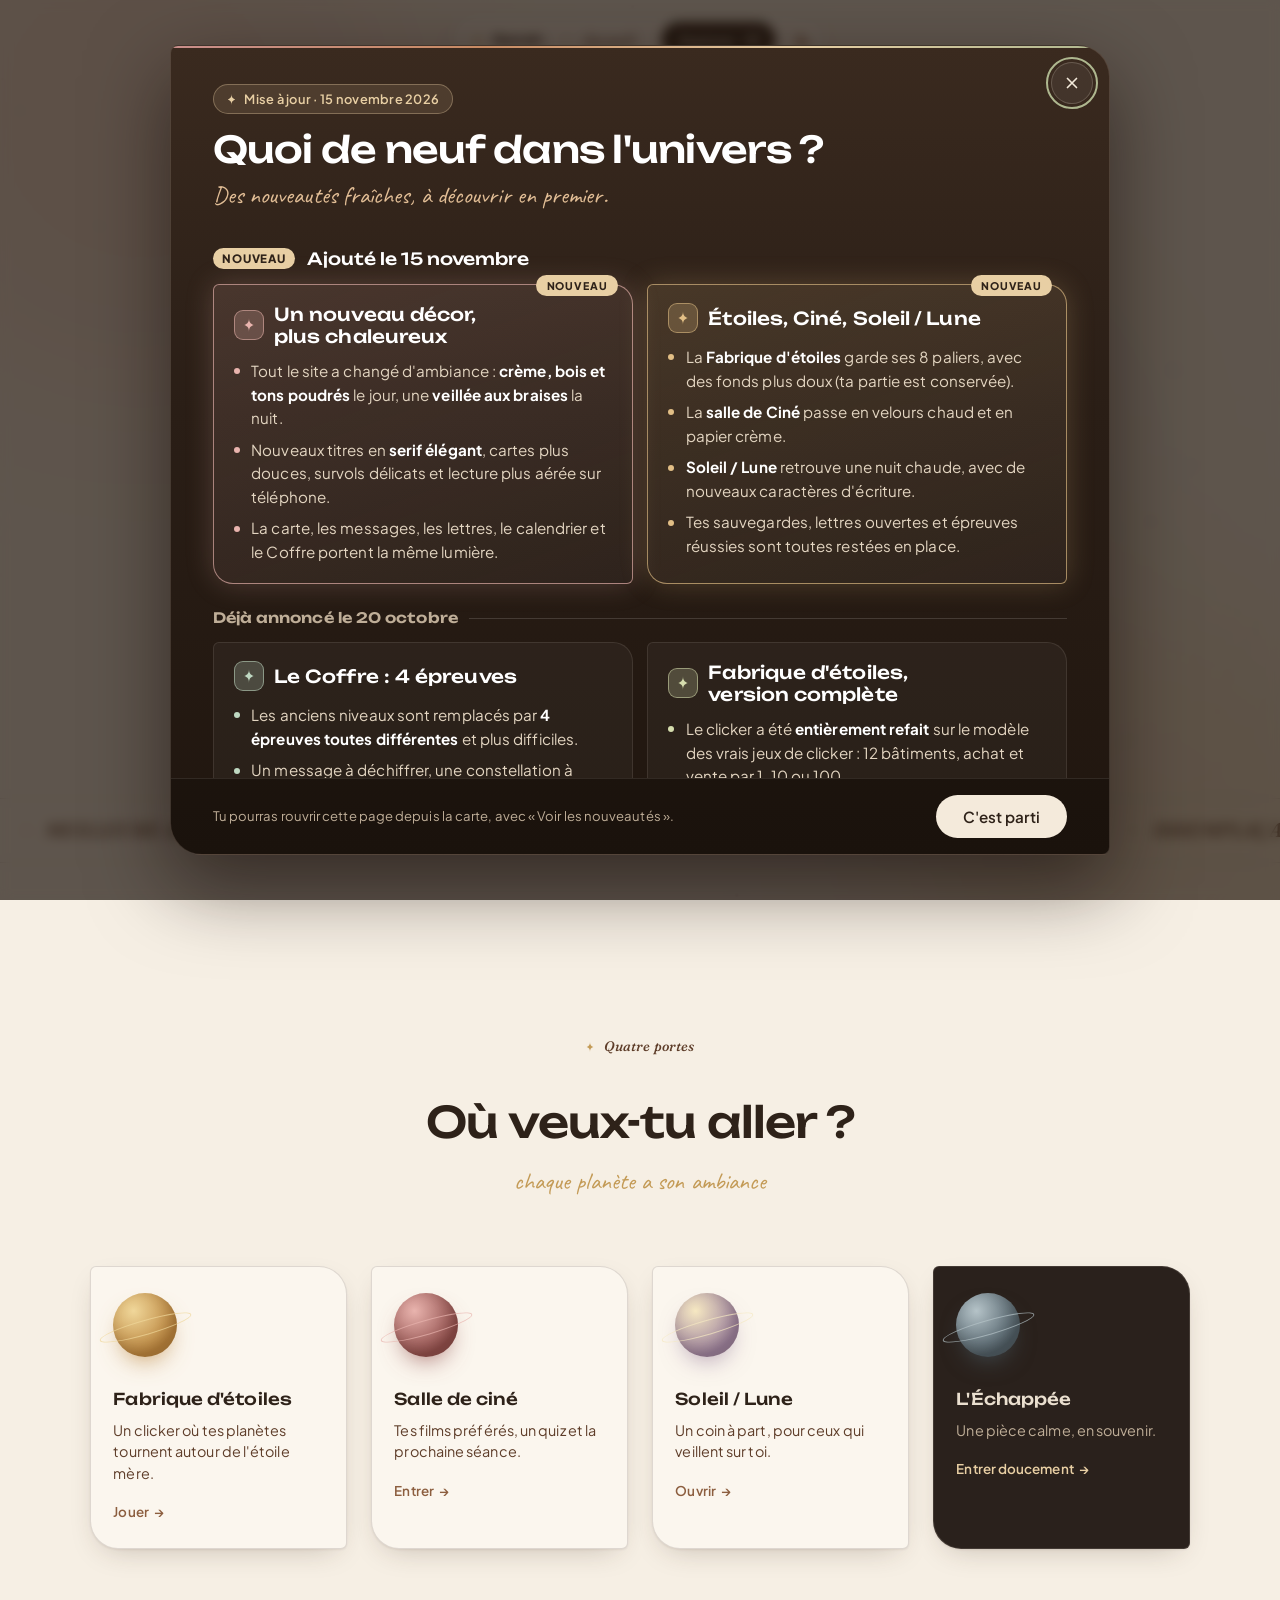
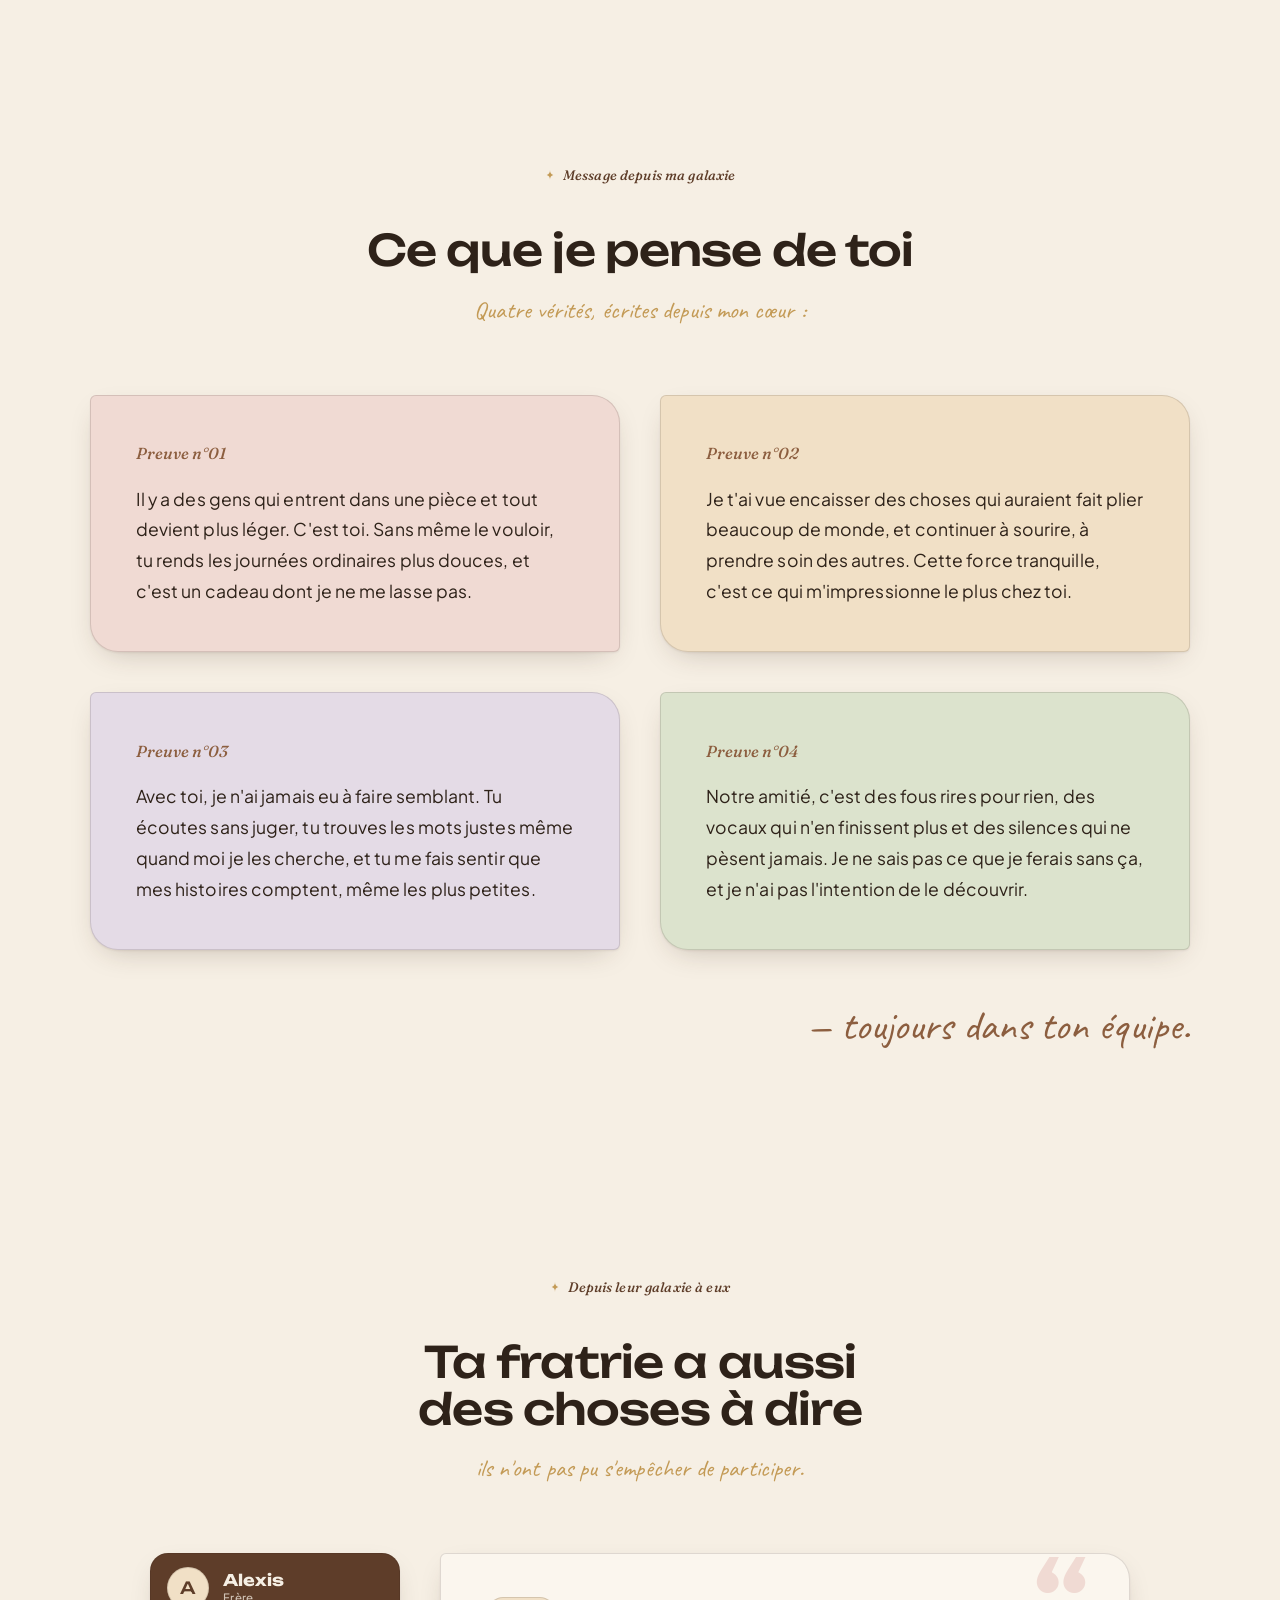
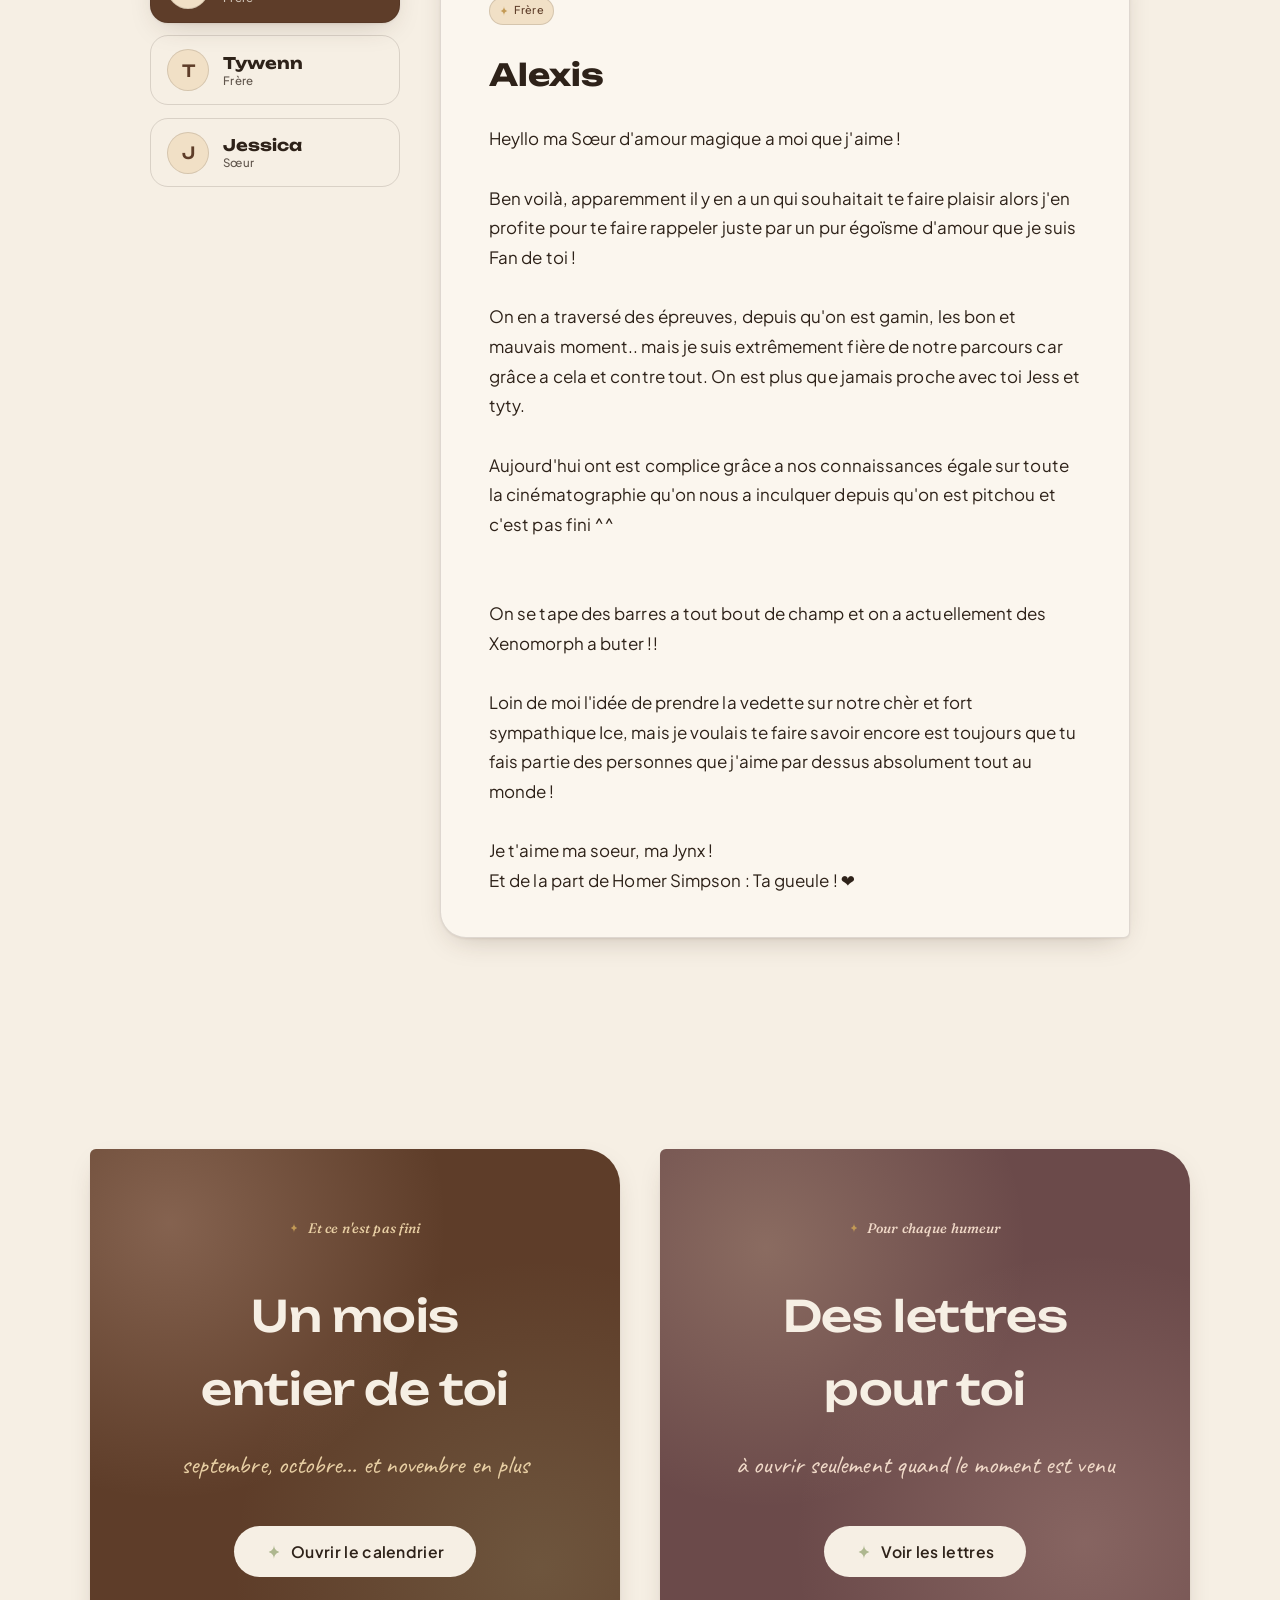
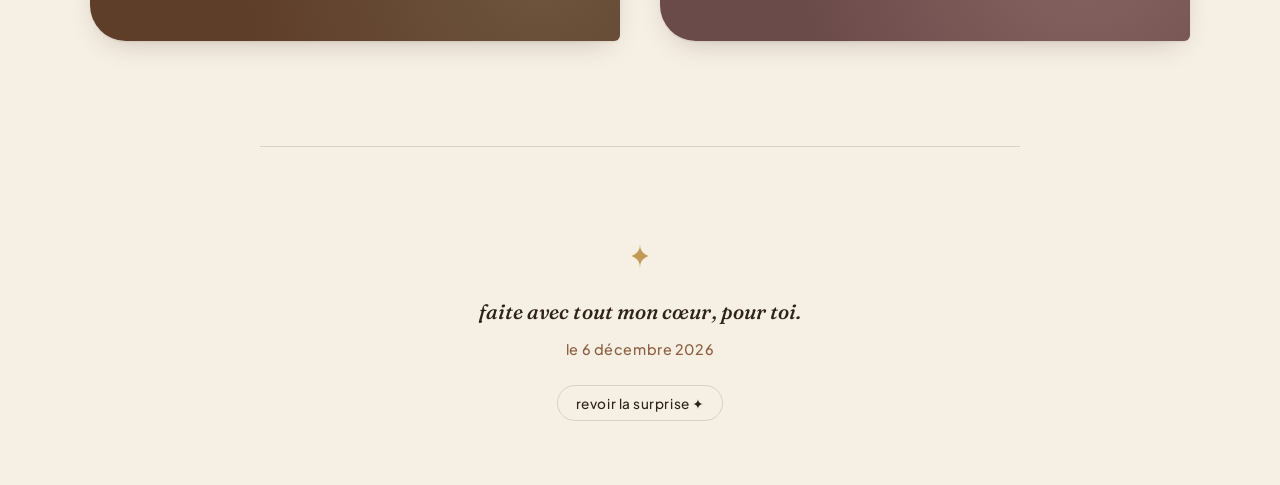
==== commit 2cf3c41a: "Mise à jour numéro 1" ====
--- a/index.html
+++ b/index.html
@@ -32,80 +32,54 @@
 </div>
 <canvas id="confetti-canvas" aria-hidden="true"></canvas>
 
-<div class="nav-orbit" id="nav-orbit">
-  <div class="orbit-backdrop" aria-hidden="true"></div>
-  <svg class="orbit-lines" viewBox="0 0 160 440" aria-hidden="true">
-    <line x1="27" y1="27" x2="138" y2="26"></line>
-    <line x1="27" y1="27" x2="120" y2="84"></line>
-    <line x1="27" y1="27" x2="96" y2="140"></line>
-    <line x1="27" y1="27" x2="66" y2="192"></line>
-    <line x1="27" y1="27" x2="30" y2="238"></line>
-    <line x1="27" y1="27" x2="30" y2="298"></line>
-    <line x1="27" y1="27" x2="30" y2="356"></line>
-    <line x1="27" y1="27" x2="30" y2="414"></line>
-  </svg>
-  <button class="orbit-hub" id="orbit-hub" type="button" aria-expanded="false" aria-controls="orbit-menu" aria-label="Ouvrir la navigation">
-    <svg class="icon-spark" aria-hidden="true"><use href="#icon-spark"/></svg>
-  </button>
-  <nav class="orbit-menu" id="orbit-menu" aria-label="Navigation principale">
-    <button class="orbit-node nav-link" type="button" data-nav="map" style="--nx:118px; --ny:6px; --nd:0.05s" tabindex="-1">
-      <span class="node-dot" aria-hidden="true"><svg viewBox="0 0 24 24"><use href="#icon-spark"/></svg></span>
-      <span class="node-label">La carte</span>
+<!-- ================= NAVIGATION « DOCK CÉLESTE » =================
+     Une pastille flottante (marque · section en cours · menu · thème).
+     Un clic sur « Explorer » déploie un sommaire plein écran, éditorial.
+     Les boutons gardent l'attribut data-nav : le routage par hash du JS est inchangé. -->
+<header class="dock" id="dock">
+  <div class="dock-pill">
+    <button class="dock-brand nav-link" type="button" data-nav="home" aria-label="Retour à l'accueil">
+      <svg class="icon-spark" aria-hidden="true"><use href="#icon-spark"/></svg><span>Sarah</span>
     </button>
-    <button class="orbit-node nav-link" type="button" data-nav="calendar" style="--nx:100px; --ny:64px; --nd:0.1s" tabindex="-1">
-      <span class="node-dot" aria-hidden="true"><svg viewBox="0 0 24 24"><use href="#icon-spark"/></svg></span>
-      <span class="node-label">Calendrier</span>
+    <span class="dock-sep" aria-hidden="true"></span>
+    <span class="dock-here" id="dock-here" aria-live="polite">Accueil</span>
+    <button class="dock-menu" id="dock-menu" type="button" aria-expanded="false" aria-controls="sommaire">
+      <span class="dock-menu-label">Explorer</span>
+      <span class="dock-burger" aria-hidden="true"><i></i><i></i></span>
     </button>
-    <button class="orbit-node nav-link" type="button" data-nav="letters" style="--nx:76px; --ny:120px; --nd:0.15s" tabindex="-1">
-      <span class="node-dot" aria-hidden="true"><svg viewBox="0 0 24 24"><use href="#icon-spark"/></svg></span>
-      <span class="node-label">Lettres</span>
-    </button>
-    <button class="orbit-node nav-link" type="button" data-nav="window" style="--nx:46px; --ny:172px; --nd:0.2s" tabindex="-1">
-      <span class="node-dot" aria-hidden="true"><svg viewBox="0 0 24 24"><use href="#icon-spark"/></svg></span>
-      <span class="node-label">Ciel</span>
-    </button>
-    <button class="orbit-node nav-link" type="button" data-nav="secret" style="--nx:10px; --ny:218px; --nd:0.25s" tabindex="-1">
-      <span class="node-dot" aria-hidden="true"><svg viewBox="0 0 24 24"><use href="#icon-spark"/></svg></span>
-      <span class="node-label">Secret</span>
-    </button>
-    <!-- lien externe : ouvre le jeu Clicker dans le même onglet, volontairement
-         en dehors du routage par hash (pas de data-nav) -->
-    <a class="orbit-node orbit-node-external" href="clicker.html" style="--nx:10px; --ny:278px; --nd:0.3s" tabindex="-1">
-      <span class="node-dot" aria-hidden="true"><svg viewBox="0 0 24 24"><use href="#icon-spark"/></svg></span>
-      <span class="node-label">Clicker</span>
-    </a>
-    <!-- lien externe : ouvre le sanctuaire "L'Échappée" dans le même onglet
-         (elle a son propre bouton "Quitter" pour revenir ici), volontairement
-         en dehors du routage par hash (pas de data-nav) -->
-    <a class="orbit-node orbit-node-sanctuary" href="sanctuary.html" style="--nx:10px; --ny:336px; --nd:0.35s" tabindex="-1">
-      <span class="node-dot" aria-hidden="true"><svg viewBox="0 0 24 24"><use href="#icon-spark"/></svg></span>
-      <span class="node-label">Échappée</span>
-    </a>
-    <!-- lien externe : ouvre la salle de ciné dans le même onglet
-         (elle a son propre lien de retour pour revenir ici), volontairement
-         en dehors du routage par hash (pas de data-nav) -->
-    <a class="orbit-node orbit-node-cinema" href="cinema.html" style="--nx:10px; --ny:394px; --nd:0.4s" tabindex="-1">
-      <span class="node-dot" aria-hidden="true"><svg viewBox="0 0 24 24"><use href="#icon-camera"/></svg></span>
-      <span class="node-label">Ciné</span>
-    </a>
-  </nav>
-</div>
-<p class="wordmark" aria-hidden="true">✦ Univers de Sarah</p>
-
-<button class="theme-toggle" id="theme-toggle" type="button" aria-label="Passer en mode nuit" aria-pressed="false">
+    <button class="theme-toggle nav-theme" id="theme-toggle" type="button" aria-label="Passer en mode nuit" aria-pressed="false">
   <svg viewBox="0 0 24 24" aria-hidden="true"><path class="tt-moon" d="M20 14.5A8.5 8.5 0 0 1 9.5 4a8.5 8.5 0 1 0 10.5 10.5z"/><g class="tt-sun"><circle cx="12" cy="12" r="4.2"/><path d="M12 2v3M12 19v3M2 12h3M19 12h3M4.9 4.9l2.1 2.1M17 17l2.1 2.1M4.9 19.1L7 17M17 7l2.1-2.1" stroke="currentColor" stroke-width="1.8" stroke-linecap="round" fill="none"/></g></svg>
 </button>
-
-<!-- ================= INTRO (première visite seulement) ================= -->
-<div class="intro" id="intro" role="dialog" aria-modal="true" aria-labelledby="intro-title" hidden>
-  <canvas class="intro-stars" id="intro-stars" aria-hidden="true"></canvas>
-  <div class="intro-inner">
-    <svg class="intro-spark" aria-hidden="true"><use href="#icon-spark"/></svg>
-    <h1 class="intro-title" id="intro-title">Pour Sarah</h1>
-    <p class="intro-sub">un petit univers construit rien que pour toi</p>
-    <button class="intro-btn" id="intro-btn" type="button">Entrer</button>
-  </div>
-</div>
+  </div>
+</header>
+
+<div class="sommaire" id="sommaire" role="dialog" aria-modal="true" aria-label="Sommaire du site" hidden>
+  <div class="sommaire-bg" data-nav-close></div>
+  <nav class="sommaire-inner" aria-label="Navigation principale">
+    <div class="som-group">
+      <p class="som-title">Ton coin</p>
+      <button class="som-link nav-link" type="button" data-nav="home" style="--c1:#F0D79A;--c2:#B9823A"><span class="som-orb"></span><span class="som-name">Accueil</span><span class="som-tag">là où tout commence</span></button>
+      <button class="som-link nav-link" type="button" data-nav="map" style="--c1:#E9B4AE;--c2:#A8585A"><span class="som-orb"></span><span class="som-name">La carte</span><span class="som-tag">toutes les planètes d'un coup d'œil</span></button>
+      <button class="som-link nav-link" type="button" data-nav="letters" style="--c1:#F1CFA8;--c2:#B8693F"><span class="som-orb"></span><span class="som-name">Lettres</span><span class="som-tag">à ouvrir selon l'humeur</span></button>
+      <button class="som-link nav-link" type="button" data-nav="calendar" style="--c1:#D6DDAE;--c2:#6F8148"><span class="som-orb"></span><span class="som-name">Calendrier</span><span class="som-tag">un chemin d'étoiles</span></button>
+    </div>
+    <div class="som-group">
+      <p class="som-title">Jouer</p>
+      <a class="som-link" href="clicker.html" style="--c1:#F0D79A;--c2:#B9823A"><span class="som-orb"></span><span class="som-name">Fabrique d'étoiles</span><span class="som-tag">le clicker en orbite</span></a>
+      <a class="som-link" href="cinema.html" style="--c1:#E9B4AE;--c2:#8E4B49"><span class="som-orb"></span><span class="som-name">Salle de ciné</span><span class="som-tag">films, quiz et séances</span></a>
+      <button class="som-link nav-link" type="button" data-nav="window" style="--c1:#CDB8D9;--c2:#7B5A86"><span class="som-orb"></span><span class="som-name">La chambre</span><span class="som-tag">et sa fenêtre sur le ciel</span></button>
+    </div>
+    <div class="som-group">
+      <p class="som-title">Mystères</p>
+      <button class="som-link nav-link" type="button" data-nav="secret" style="--c1:#BFD8C2;--c2:#4F7A5E"><span class="som-orb"></span><span class="som-name">Le Coffre</span><span class="som-tag">quatre épreuves</span></button>
+      <a class="som-link" href="soleil-lune.html" style="--c1:#F6E8C2;--c2:#9A7F9C"><span class="som-orb"></span><span class="som-name">Soleil / Lune</span><span class="som-tag">un coin à part</span></a>
+      <a class="som-link is-mourn" href="sanctuary.html" style="--c1:#B5C3C8;--c2:#4A5A63"><span class="som-orb"></span><span class="som-name">L'Échappée</span><span class="som-tag">une pièce à explorer</span></a>
+    </div>
+  </nav>
+</div>
+
+
+
 
 <!-- ================= PATCH NOTE (à l'ouverture, une fois par version) ================= -->
 <div class="patch" id="patch" role="dialog" aria-modal="true" aria-labelledby="patch-title" hidden>
@@ -451,14 +425,15 @@
       <h2 tabindex="-1" id="cal-heading">Un mois de toi</h2>
       <span class="lede">une étoile par jour, un peu d'amour à chaque fois</span>
       <div class="cal-tabs" role="tablist" aria-label="Choisir le mois">
-        <button class="cal-tab is-active" type="button" role="tab" data-cal="calendar" aria-selected="true">Septembre · octobre</button>
-        <button class="cal-tab" type="button" role="tab" data-cal="calendar-nov" aria-selected="false">Novembre</button>
+        <button class="cal-tab is-active" type="button" role="tab" data-cal="calendar" aria-selected="true">Novembre</button>
+        <button class="cal-tab" type="button" role="tab" data-cal="calendar-sept" aria-selected="false">Septembre · octobre</button>
       </div>
       <p class="cal-status" id="cal-status">Chargement…</p>
+      <div class="cal-prog" id="cal-prog" aria-hidden="true"><div class="cal-prog-bar"><i></i></div><span></span></div>
     </div>
 
     <div class="cal-grid-wrap">
-      <div class="cal-path" id="cal-grid" aria-label="Chemin d'étoiles : une étoile par jour"></div>
+      <div class="cal-board" id="cal-grid" aria-label="Calendrier : une case par jour"></div>
     </div>
 
     <div class="cal-legend">
@@ -484,24 +459,42 @@
 
 <!-- ================= ÉCRAN 4 : LETTRES ================= -->
 <div class="screen" id="screen-letters">
-  <div class="cal-screen container">
+  <div class="desk-screen container">
     <div class="cal-header">
       <p class="eyebrow"><svg class="icon-spark"><use href="#icon-spark"/></svg>Pour chaque humeur</p>
       <h2 tabindex="-1" id="letters-heading">Des lettres pour toi</h2>
       <span class="lede">à ouvrir seulement quand le moment est venu</span>
     </div>
 
-    <!-- ÉDITABLE : les lettres viennent du tableau LETTERS dans le script ci-dessous -->
-    <div class="letters-grid" id="letters-grid"></div>
+    <!-- barre d'outils : filtre, progression, lettre au hasard -->
+    <div class="desk-bar">
+      <div class="desk-filters" role="group" aria-label="Filtrer les lettres">
+        <button class="desk-chip is-active" type="button" data-filter="all" aria-pressed="true">Toutes</button>
+        <button class="desk-chip" type="button" data-filter="new" aria-pressed="false">À ouvrir</button>
+        <button class="desk-chip" type="button" data-filter="read" aria-pressed="false">Déjà ouvertes</button>
+      </div>
+      <p class="desk-count" id="letters-count" aria-live="polite"></p>
+      <button class="desk-random" id="letters-random" type="button"><svg viewBox="0 0 24 24" aria-hidden="true"><use href="#icon-spark"/></svg>Une au hasard</button>
+    </div>
+
+    <!-- ÉDITABLE : les lettres viennent du tableau LETTERS dans le script -->
+    <div class="desk" id="letters-desk">
+      <div class="desk-grid" id="letters-grid"></div>
+    </div>
   </div>
 </div>
 
 <!-- ================= ÉCRAN 5 : LETTRE OUVERTE ================= -->
 <div class="screen" id="screen-letter">
-  <div class="day-screen">
-    <p class="day-label" id="letter-trigger">—</p>
-    <h2 class="day-text" id="letter-word" tabindex="-1"></h2>
-    <p class="letter-sub" id="letter-sub"></p>
+  <div class="day-screen letter-page">
+    <article class="paper" aria-labelledby="letter-word">
+      <span class="paper-seal" aria-hidden="true"><svg viewBox="0 0 24 24"><use href="#icon-spark"/></svg></span>
+      <p class="day-label" id="letter-trigger">—</p>
+      <h2 class="day-text" id="letter-word" tabindex="-1"></h2>
+      <span class="paper-rule" aria-hidden="true"></span>
+      <p class="letter-sub" id="letter-sub"></p>
+      <svg class="paper-flourish" viewBox="0 0 120 14" aria-hidden="true"><path d="M2 7h40M78 7h40" stroke="currentColor" stroke-width="1" fill="none" stroke-linecap="round"/><path d="M60 1l1.6 4.9L66 7l-4.4 1.1L60 13l-1.6-4.9L54 7l4.4-1.1z" fill="currentColor"/></svg>
+    </article>
     <div class="day-nav">
       <button class="btn-ghost" type="button" id="letter-prev">← lettre précédente</button>
       <button class="btn-ghost" type="button" data-nav="letters">retour aux lettres</button>
--- a/style.css
+++ b/style.css
@@ -2078,4 +2078,314 @@
 html[data-theme="night"] .portal.is-mourn{ background: #1A130F; }
 @media (max-width: 980px){ .portal-grid{ grid-template-columns: repeat(2, minmax(0,1fr)); } }
 @media (max-width: 520px){ .portal{ min-height: 190px; padding: 1.2rem 1rem; } .portal-orb{ width: 52px; height: 52px; } .portal h3{ font-size: .92rem; } }
-@media (prefers-reduced-motion: reduce){ .portal-orb::after{ animation: none; } }+@media (prefers-reduced-motion: reduce){ .portal-orb::after{ animation: none; } }
+
+/* ============================================================
+   17. NAVIGATION « DOCK CÉLESTE » (remplace le menu orbital)
+   pastille flottante + sommaire plein écran
+   ============================================================ */
+.dock{
+  position: fixed; top: 14px; left: 50%; z-index: 120; translate: -50% 0; width: max-content; max-width: calc(100% - 24px);
+  transition: transform .6s var(--ease-soft), opacity .4s; will-change: transform;
+}
+.dock.is-away{ transform: translateY(-150%); opacity: 0; }
+.dock-pill{
+  display: flex; align-items: center; gap: .55rem; padding: 6px 6px 6px 8px; border-radius: 999px;
+  background: color-mix(in srgb, #FBF6EE 74%, transparent); border: 1px solid var(--line);
+  -webkit-backdrop-filter: blur(16px) saturate(1.3); backdrop-filter: blur(16px) saturate(1.3);
+  box-shadow: var(--soft-shadow); transition: background-color .4s, box-shadow .4s;
+}
+.dock.is-solid .dock-pill{ box-shadow: var(--soft-shadow-up); }
+.dock-brand{
+  display: inline-flex; align-items: center; gap: .5rem; padding: .45rem .85rem .45rem .7rem; border: 0; border-radius: 999px; cursor: pointer;
+  background: transparent; color: var(--ink); font: 600 .84rem var(--f-display); letter-spacing: -.01em; transition: background-color .3s;
+}
+.dock-brand:hover{ background: color-mix(in srgb, var(--card-2) 80%, transparent); }
+.dock-brand .icon-spark{ width: 14px; height: 14px; fill: var(--tangerine); transition: transform .8s var(--ease-soft); }
+.dock-brand:hover .icon-spark{ transform: rotate(180deg) scale(1.15); }
+.dock-sep{ width: 4px; height: 4px; border-radius: 50%; background: var(--tangerine); opacity: .8; }
+.dock-here{ font: italic 500 .98rem var(--f-accent); color: var(--grape-deep); min-width: 4.8em; max-width: 9.5em; white-space: nowrap; overflow: hidden; text-overflow: ellipsis; padding: 0 .35rem; }
+.dock-menu{
+  display: inline-flex; align-items: center; gap: .6rem; padding: .62rem .95rem .62rem 1.15rem; border: 0; border-radius: 999px; cursor: pointer;
+  background: var(--ink); color: var(--paper); font: 600 .84rem var(--f-body); letter-spacing: .01em;
+  transition: background-color .3s, transform .35s var(--ease-soft);
+}
+.dock-menu:hover{ background: var(--grape-deep); transform: translateY(-1px); }
+.dock-burger{ position: relative; width: 16px; height: 10px; }
+.dock-burger i{ position: absolute; left: 0; right: 0; height: 1.5px; border-radius: 2px; background: currentColor; transition: transform .45s var(--ease-soft), top .45s var(--ease-soft); }
+.dock-burger i:nth-child(1){ top: 1px; } .dock-burger i:nth-child(2){ top: 7px; }
+.dock-menu[aria-expanded="true"] .dock-burger i:nth-child(1){ top: 4px; transform: rotate(45deg); }
+.dock-menu[aria-expanded="true"] .dock-burger i:nth-child(2){ top: 4px; transform: rotate(-45deg); }
+.dock-menu:focus-visible, .dock-brand:focus-visible, .nav-theme:focus-visible{ outline: 2px solid var(--grape); outline-offset: 3px; }
+/* le bouton thème devient un petit astre dans la pastille */
+.theme-toggle.nav-theme{ position: static; width: 38px; height: 38px; box-shadow: none; background: transparent; border: 1px solid var(--line); z-index: auto; }
+.theme-toggle.nav-theme:hover{ transform: none; background: color-mix(in srgb, var(--card-2) 80%, transparent); }
+.nav-theme svg{ width: 18px; height: 18px; }
+
+/* sommaire plein écran : le voile s'ouvre comme une aube depuis la pastille */
+.sommaire{ position: fixed; inset: 0; z-index: 110; overflow-y: auto; overscroll-behavior: contain; visibility: hidden; clip-path: circle(0 at 50% 28px);
+  transition: clip-path .75s var(--ease-soft), visibility 0s .75s; --mx: 50%; --my: 40%; }
+.sommaire[hidden]{ display: none; }
+.sommaire.is-open{ visibility: visible; clip-path: circle(160% at 50% 28px); transition: clip-path .85s var(--ease-soft), visibility 0s; }
+.sommaire-bg{ position: fixed; inset: 0; background:
+    radial-gradient(520px circle at var(--mx) var(--my), rgba(233,195,150,.38), transparent 70%),
+    radial-gradient(900px circle at 85% 100%, rgba(203,211,180,.35), transparent 60%),
+    #F6EFE4; }
+.sommaire-inner{ position: relative; max-width: 1120px; margin: 0 auto; padding: clamp(96px, 16vh, 150px) clamp(1.2rem, 5vw, 3rem) 3rem;
+  display: grid; grid-template-columns: repeat(3, minmax(0,1fr)); gap: clamp(1.4rem, 4vw, 3.4rem); min-height: 100%; align-content: center; }
+.som-title{ font: italic 500 1rem var(--f-accent); color: var(--tangerine); margin: 0 0 1rem; padding-bottom: .6rem; border-bottom: 1px solid var(--line); }
+.som-link{
+  position: relative; display: grid; grid-template-columns: 14px 1fr; column-gap: .9rem; align-items: center; width: 100%; padding: .8rem 0; text-align: left; text-decoration: none;
+  background: none; border: 0; color: var(--ink); cursor: pointer;
+  opacity: 0; transform: translateY(18px); transition: opacity .5s, transform .6s var(--ease-soft), padding .4s var(--ease-soft);
+}
+.sommaire.is-open .som-link{ opacity: 1; transform: none; }
+.som-group:nth-child(1) .som-link:nth-of-type(n){ transition-delay: calc(.12s + var(--k,0) * .05s); }
+.som-orb{ grid-row: 1 / 3; width: 14px; height: 14px; border-radius: 50%; background: radial-gradient(circle at 32% 28%, var(--c1), var(--c2)); box-shadow: 0 0 0 0 transparent; transition: transform .5s var(--ease-soft), box-shadow .5s; }
+.som-name{ justify-self: start; font: 500 clamp(1.05rem, 2vw, 1.4rem)/1.2 var(--f-display); letter-spacing: -.015em; transition: transform .5s var(--ease-soft), color .3s; }
+.som-tag{ grid-column: 2; font: italic 400 .98rem var(--f-accent); color: var(--grape); margin-top: .15rem; }
+.som-link:hover .som-name, .som-link:focus-visible .som-name{ transform: translateX(8px); }
+.som-link:hover .som-orb, .som-link:focus-visible .som-orb{ transform: scale(1.7); box-shadow: 0 0 18px 2px color-mix(in srgb, var(--c2) 60%, transparent); }
+.sommaire-inner:has(.som-link:hover) .som-link:not(:hover){ opacity: .38; }
+.som-link:focus-visible{ outline: 2px solid var(--grape); outline-offset: 2px; border-radius: 10px; }
+.som-link[aria-current="true"] .som-name{ background: linear-gradient(transparent 82%, color-mix(in srgb, var(--tangerine) 55%, transparent) 82%); }
+.som-link.is-mourn .som-tag{ color: #6A7780; }
+.som-link:nth-of-type(2){ --k: 1; } .som-link:nth-of-type(3){ --k: 2; } .som-link:nth-of-type(4){ --k: 3; }
+.som-group:nth-child(2) .som-link{ transition-delay: calc(.25s + var(--k,0) * .05s); } .som-group:nth-child(3) .som-link{ transition-delay: calc(.35s + var(--k,0) * .05s); }
+.sommaire:not(.is-open) .som-link{ transition-delay: 0s; }
+body.nav-open{ overflow: hidden; }
+
+/* nuit */
+html[data-theme="night"] .dock-pill{ background: color-mix(in srgb, #2A1F18 78%, transparent); border-color: rgba(244,234,219,.14); }
+html[data-theme="night"] .dock-brand{ color: #F4EADB; } html[data-theme="night"] .dock-here{ color: #E8D5BA; }
+html[data-theme="night"] .dock-brand:hover, html[data-theme="night"] .theme-toggle.nav-theme:hover{ background: rgba(244,234,219,.08); }
+html[data-theme="night"] .dock-menu{ background: #E8CFA4; color: #2E2219; } html[data-theme="night"] .dock-menu:hover{ background: #F4DDA6; }
+html[data-theme="night"] .theme-toggle.nav-theme{ background: transparent; border-color: rgba(244,234,219,.2); color: #F0D8A0; }
+html[data-theme="night"] .sommaire-bg{ background:
+    radial-gradient(520px circle at var(--mx) var(--my), rgba(201,160,100,.22), transparent 70%),
+    radial-gradient(900px circle at 85% 100%, rgba(111,129,72,.18), transparent 60%), #1B1410; }
+html[data-theme="night"] .som-link{ color: #F4EADB; } html[data-theme="night"] .som-tag{ color: #CDBBA3; } html[data-theme="night"] .som-title{ border-color: rgba(244,234,219,.14); }
+html[data-theme="night"] .som-link:focus-visible{ outline-color: #E8CFA4; }
+
+/* mobile : une colonne, pastille compacte */
+@media (max-width: 860px){
+  .sommaire-inner{ grid-template-columns: 1fr; gap: 1.6rem; align-content: start; padding-top: 92px; }
+  .som-link{ padding: .65rem 0; }
+}
+@media (max-width: 520px){
+  .dock{ top: 10px; }
+  .dock-sep{ display: none; } .dock-here{ min-width: 0; max-width: 7.5em; font-size: .9rem; }
+  .dock-menu-label{ display: none; } .dock-menu{ padding: .7rem .8rem; }
+  .dock-brand span{ display: none; } .dock-brand{ padding: .5rem; }
+  .theme-toggle.nav-theme{ width: 36px; height: 36px; }
+}
+@media (prefers-reduced-motion: reduce){
+  .dock, .sommaire, .som-link{ transition: none !important; }
+  .sommaire.is-open{ clip-path: none; }
+}
+.map-screen{ padding-top: 96px; }
+.hero{ padding-top: calc(var(--space-5) + 40px); }
+
+/* ============================================================
+   18. CALENDRIER : un vrai calendrier, une carte par jour
+   (remplace le chemin d'étoiles ; mêmes textes, mêmes sauvegardes)
+   ============================================================ */
+.cal-screen{ padding-top: 110px; padding-bottom: 5rem; max-width: 860px; }
+.cal-header h2{ font-family: var(--f-display); font-weight: 500; letter-spacing: -.02em; }
+.cal-prog{ display: flex; align-items: center; justify-content: center; gap: .8rem; margin-top: 1.1rem; font-size: .88rem; color: var(--grape-deep); }
+.cal-prog-bar{ width: min(200px, 44vw); height: 5px; border-radius: 5px; background: color-mix(in srgb, var(--grape-deep) 14%, transparent); overflow: hidden; }
+.cal-prog-bar i{ display: block; height: 100%; width: 0; border-radius: 5px; background: linear-gradient(90deg, #D9B66E, #C98E8B); transition: width .9s var(--ease-soft); }
+.cal-board{ margin-top: 2.2rem; }
+.cal-wk, .cal-days{ display: grid; grid-template-columns: repeat(7, minmax(0, 1fr)); gap: clamp(5px, 1.4vw, 12px); }
+.cal-wk{ margin-bottom: .7rem; text-align: center; font: italic 500 .95rem var(--f-accent); color: var(--tangerine); }
+.cal-gap{ display: block; }
+.cal-day{
+  position: relative; aspect-ratio: 1 / 1.08; display: flex; flex-direction: column; align-items: center; justify-content: center; gap: .15rem; padding: .3rem; overflow: hidden;
+  border: 1px solid var(--line); border-radius: 5px 16px 5px 16px; background: #FBF6EE; color: var(--ink); cursor: pointer; font-family: var(--f-body);
+  box-shadow: var(--soft-shadow); animation: dayIn .7s var(--ease-soft) both; animation-delay: calc(var(--i) * 22ms);
+  transition: transform .45s var(--ease-soft), box-shadow .45s var(--ease-soft), background-color .3s;
+}
+@keyframes dayIn{ from{ opacity: 0; transform: translateY(14px) scale(.94); } to{ opacity: 1; transform: none; } }
+.cd-num{ font: 500 clamp(1rem, 4.2vw, 1.55rem)/1 var(--f-display); letter-spacing: -.02em; }
+.cd-cap{ font-size: .68rem; color: var(--grape); opacity: .8; }
+.cd-state{ position: absolute; top: 5px; right: 6px; width: 15px; height: 15px; color: var(--tangerine); }
+.cd-state svg{ width: 100%; height: 100%; fill: currentColor; }
+.cd-today{ position: absolute; left: 0; right: 0; bottom: 0; padding: .18rem 0; text-align: center; font: 600 .6rem var(--f-body); letter-spacing: .03em; color: #fff; background: linear-gradient(90deg, #C39A55, #B97C62); }
+/* à ouvrir : un éclat discret traverse la carte */
+.cal-day.is-new::after{ content: ""; position: absolute; inset: 0; background: linear-gradient(115deg, transparent 38%, rgba(255,240,200,.65) 50%, transparent 62%); transform: translateX(-120%); animation: glint 5.5s ease-in-out infinite; animation-delay: calc(var(--i) * 140ms); pointer-events: none; }
+@keyframes glint{ 0%, 70%{ transform: translateX(-120%); } 100%{ transform: translateX(120%); } }
+.cal-day:not(.is-locked):hover, .cal-day:not(.is-locked):focus-visible{ transform: translateY(-6px) rotate(-1.2deg); box-shadow: var(--soft-shadow-up); }
+.cal-day:focus-visible{ outline: 2px solid var(--grape); outline-offset: 3px; }
+.cal-day.is-today{ border-color: #C39A55; box-shadow: 0 0 0 2px rgba(195,154,85,.55), 0 14px 34px -10px rgba(195,154,85,.65); animation: dayIn .7s var(--ease-soft) both, todayGlow 3s ease-in-out infinite; animation-delay: calc(var(--i) * 22ms), 1s; padding-bottom: 1.1rem; }
+@keyframes todayGlow{ 50%{ box-shadow: 0 0 0 5px rgba(195,154,85,.25), 0 14px 38px -8px rgba(195,154,85,.85); } }
+.cal-day.is-opened{ background: #E6EBD6; }
+.cal-day.is-opened .cd-state{ color: #5F7541; }
+.cal-day.is-locked{ cursor: not-allowed; background: color-mix(in srgb, #FBF6EE 45%, transparent); box-shadow: none; border-style: dashed; color: color-mix(in srgb, var(--ink) 45%, transparent); }
+.cal-day.is-locked .cd-cap{ opacity: .6; } .cal-day.is-locked .cd-state{ color: var(--lock); }
+.cal-day.popping{ animation: dayPop .38s ease forwards; }
+@keyframes dayPop{ 0%{ transform: scale(1); } 50%{ transform: scale(1.14) rotate(-3deg); } 100%{ transform: scale(.9); opacity: .2; } }
+.cal-day.shake{ animation: dayShake .45s ease; }
+@keyframes dayShake{ 20%{ transform: translateX(-5px); } 40%{ transform: translateX(5px); } 60%{ transform: translateX(-3px); } 80%{ transform: translateX(3px); } }
+/* nuit */
+html[data-theme="night"] .cal-day{ background: #3A2B21; border-color: rgba(244,234,219,.14); color: #F4EADB; }
+html[data-theme="night"] .cd-cap{ color: #CDBBA3; } html[data-theme="night"] .cd-state{ color: #E8CFA4; }
+html[data-theme="night"] .cal-day.is-opened{ background: #2F3A28; } html[data-theme="night"] .cal-day.is-opened .cd-state{ color: #B9CFA0; }
+html[data-theme="night"] .cal-day.is-locked{ background: rgba(58,43,33,.35); color: rgba(244,234,219,.4); }
+html[data-theme="night"] .cal-day.is-new::after{ background: linear-gradient(115deg, transparent 38%, rgba(232,207,164,.28) 50%, transparent 62%); }
+html[data-theme="night"] .cal-prog{ color: #E3D5C1; } html[data-theme="night"] .cal-prog-bar{ background: rgba(244,234,219,.14); }
+@media (max-width: 560px){
+  .cal-screen{ padding-top: 96px; } .cd-cap{ display: none; } .cd-state{ width: 11px; height: 11px; top: 4px; right: 4px; }
+  .cal-day{ aspect-ratio: 1 / 1.15; border-radius: 4px 12px 4px 12px; } .cd-today{ font-size: .5rem; }
+  .cal-wk{ font-size: .82rem; }
+}
+@media (prefers-reduced-motion: reduce){ .cal-day, .cal-day.is-today, .cal-day.is-new::after{ animation: none !important; } }
+.cal-prog span{ white-space: nowrap; }
+@media (max-width: 560px){ .cd-today{ display: none; } .cal-day.is-today{ padding-bottom: .3rem; } .cal-prog{ flex-wrap: wrap; gap: .4rem; } }
+
+/* ============================================================
+   19. LETTRES : bureau d'écrivain + lettre sur papier
+   (mêmes textes, même sauvegarde sarah-letters-opened-v2)
+   ============================================================ */
+.desk-screen{ padding-top: 110px; padding-bottom: 5rem; max-width: 1080px; }
+.desk-bar{ display: flex; align-items: center; justify-content: space-between; flex-wrap: wrap; gap: .9rem 1.2rem; margin: 2.2rem auto 1.4rem; max-width: 980px; }
+.desk-filters{ display: inline-flex; gap: 4px; padding: 4px; border-radius: 999px; border: 1px solid var(--line); background: rgba(255,255,255,.45); }
+.desk-chip{ border: 0; background: none; padding: .55rem 1.1rem; border-radius: 999px; font: 600 .84rem var(--f-body); color: var(--ink); transition: background-color .3s, color .3s; }
+.desk-chip:hover{ background: rgba(94,61,41,.08); } .desk-chip.is-active{ background: var(--grape-deep); color: var(--paper); }
+.desk-count{ font: italic 500 1rem var(--f-accent); color: var(--grape-deep); }
+.desk-random{ display: inline-flex; align-items: center; gap: .5rem; border: 0; padding: .65rem 1.2rem; border-radius: 999px; background: var(--ink); color: var(--paper); font: 600 .84rem var(--f-body); box-shadow: var(--soft-shadow); transition: transform .4s var(--ease-soft), background-color .3s; }
+.desk-random:hover{ transform: translateY(-2px); background: var(--grape-deep); } .desk-random svg{ width: 13px; height: 13px; fill: #E8CFA4; }
+.desk-chip:focus-visible, .desk-random:focus-visible, .env:focus-visible{ outline: 2px solid var(--grape); outline-offset: 3px; }
+
+/* le bureau : bois chaud, veinures, ombre intérieure */
+.desk{
+  position: relative; max-width: 980px; margin: 0 auto; padding: clamp(1.6rem, 4vw, 3rem) clamp(1rem, 3.5vw, 2.6rem) clamp(2rem, 4vw, 3.2rem); border-radius: 10px 36px 10px 36px;
+  background:
+    repeating-linear-gradient(92deg, rgba(60,32,16,.07) 0 2px, transparent 2px 9px, rgba(255,235,200,.05) 9px 11px, transparent 11px 22px),
+    radial-gradient(120% 90% at 30% 0%, #A8764C 0%, #8A5C39 45%, #6D4630 100%);
+  box-shadow: inset 0 0 90px rgba(35,18,8,.55), inset 0 2px 0 rgba(255,220,170,.25), 0 30px 60px -24px rgba(50,26,12,.6);
+}
+.desk::before{ content: ""; position: absolute; inset: 10px; border-radius: 6px 28px 6px 28px; border: 1px solid rgba(255,225,180,.16); pointer-events: none; }
+.desk-grid{ position: relative; padding-top: 1.4rem; display: grid; grid-template-columns: repeat(3, minmax(0, 1fr)); gap: clamp(2.6rem, 4.4vw, 3.6rem) clamp(1rem, 3vw, 2.4rem); }
+
+/* l'enveloppe */
+.env{
+  --p: #F4EAD8; --p2: #E4D3B4; --tilt: 0deg;
+  position: relative; display: block; width: 100%; aspect-ratio: 1.3 / 1; padding: 0; border: 0; background: none; cursor: pointer; color: #3A2A1E; text-align: center;
+  transform: rotate(var(--tilt)); transition: transform .6s var(--ease-soft); animation: envIn .8s var(--ease-soft) both; animation-delay: calc(var(--i) * 45ms);
+}
+.env[hidden]{ display: none; }
+@keyframes envIn{ from{ opacity: 0; transform: translateY(26px) rotate(calc(var(--tilt) * 2)); } to{ opacity: 1; transform: rotate(var(--tilt)); } }
+.env:nth-child(5n+2){ --p:#F3DDD6; --p2:#E2C2B8; } .env:nth-child(5n+3){ --p:#F0DEC0; --p2:#DEC79B; }
+.env:nth-child(5n+4){ --p:#DFE5CD; --p2:#C6D0AC; } .env:nth-child(5n){ --p:#E6DDE8; --p2:#CFC3D4; }
+.env > span{ position: absolute; display: block; }
+.env-back{ inset: 0; border-radius: 4px; background: linear-gradient(160deg, var(--p), var(--p2)); box-shadow: 0 1px 1px rgba(30,15,5,.3), 0 18px 28px -12px rgba(25,12,4,.7); }
+.env-sheet{ left: 7%; right: 7%; top: 8%; bottom: 8%; border-radius: 3px; background: repeating-linear-gradient(180deg, #FFFDF6 0 13px, #F1E8D4 13px 14px); box-shadow: 0 1px 2px rgba(30,15,5,.2); transition: transform .7s var(--ease-soft), top .7s var(--ease-soft); }
+.env-front{ inset: 0; border-radius: 4px; clip-path: polygon(0 0, 50% 46%, 100% 0, 100% 100%, 0 100%); background: linear-gradient(180deg, var(--p), color-mix(in srgb, var(--p) 80%, var(--p2))); }
+.env-front::after{ content: ""; position: absolute; inset: 0; background: linear-gradient(90deg, rgba(0,0,0,.07), transparent 22%, transparent 78%, rgba(0,0,0,.07)); }
+.env-flap{ left: 0; right: 0; top: 0; height: 46%; z-index: 3; transform-origin: 50% 0; clip-path: polygon(0 0, 100% 0, 50% 100%); background: linear-gradient(180deg, var(--p2), color-mix(in srgb, var(--p) 90%, #fff)); transition: transform .8s var(--ease-soft); }
+.env-seal{
+  left: 50%; top: 46%; width: 11.5%; aspect-ratio: 1; translate: -50% -50%; z-index: 4; display: grid; place-items: center; border-radius: 48% 52% 50% 50% / 52% 48% 52% 48%;
+  background: radial-gradient(circle at 34% 28%, #D27B72, #9E4A47 58%, #74302F); box-shadow: 0 2px 4px rgba(40,10,10,.45), inset 0 0 0 3px rgba(255,255,255,.07), inset -2px -3px 5px rgba(0,0,0,.3);
+  transition: transform .5s var(--ease-soft), opacity .4s;
+}
+.env-seal svg{ width: 48%; height: 48%; fill: #F6DFD0; filter: drop-shadow(0 1px 0 rgba(0,0,0,.35)); }
+.env-label{ left: 7%; right: 7%; top: 56%; bottom: 6%; z-index: 2; display: flex; flex-direction: column; align-items: center; justify-content: center; line-height: 1.05; pointer-events: none; }
+.env-label small{ font: 600 clamp(.85rem, 1.5vw, 1.05rem) var(--f-script); color: #8A6A52; }
+.env-label b{ font: 700 clamp(1rem, 2.1vw, 1.38rem)/1.05 var(--f-script); text-wrap: balance; color: #3A2A1E; }
+.env-read{ right: 7%; top: 9%; z-index: 5; font: italic 500 .74rem var(--f-accent); color: #5F7541; padding: .12rem .55rem; border-radius: 999px; border: 1px solid rgba(95,117,65,.45); background: rgba(236,242,224,.9); opacity: 0; transform: rotate(8deg) scale(.8); transition: opacity .4s, transform .5s var(--ease-soft); }
+.env:hover, .env:focus-visible{ transform: translateY(-9px) rotate(0deg); }
+.env:hover .env-flap, .env:focus-visible .env-flap{ transform: rotateX(34deg); }
+.env:not(.is-opened):hover .env-sheet{ top: -6%; }
+.env:hover .env-seal{ transform: scale(1.12) rotate(-6deg); }
+/* déjà ouverte : rabat relevé, feuille qui dépasse, sceau brisé */
+.env.is-opened .env-flap{ transform: rotateX(180deg) scaleY(.6); z-index: 1; background: linear-gradient(0deg, var(--p2), color-mix(in srgb, var(--p2) 85%, #000)); }
+.env.is-opened:hover .env-flap{ transform: rotateX(172deg) scaleY(.6); }
+.env.is-opened .env-sheet{ top: -20%; }
+.env.is-opened .env-seal{ opacity: 0; transform: scale(.4); }
+.env.is-opened .env-read{ opacity: 1; transform: rotate(8deg); }
+.env.popping{ animation: envPop .42s ease forwards; }
+@keyframes envPop{ 0%{ transform: translateY(-9px) rotate(0); } 55%{ transform: translateY(-22px) scale(1.07) rotate(0); } 100%{ transform: translateY(-34px) scale(1.12); opacity: 0; } }
+.desk-empty{ grid-column: 1 / -1; text-align: center; padding: 3rem 1rem; font: italic 500 1.25rem var(--f-accent); color: #F4E3C9; }
+
+/* la lettre ouverte : une feuille de papier posée sur le bureau */
+.letter-page{ position: relative; padding-top: 110px; background: radial-gradient(ellipse 70% 60% at 50% 38%, rgba(138,92,57,.22), transparent 72%); }
+.paper{
+  position: relative; width: min(680px, 94vw); padding: clamp(2.2rem, 6vw, 3.6rem) clamp(1.5rem, 6vw, 3.4rem) clamp(1.8rem, 5vw, 2.8rem); text-align: center; color: #3A2A1E;
+  background:
+    linear-gradient(180deg, rgba(0,0,0,.035) 0, transparent 2.5%, transparent 33%, rgba(0,0,0,.035) 33.3%, transparent 34.5%, transparent 66%, rgba(0,0,0,.035) 66.3%, transparent 67.5%, transparent 97%, rgba(0,0,0,.04) 100%),
+    radial-gradient(140% 100% at 50% 0%, #FFFDF7, #F7EEDB 70%, #EFE2C7);
+  border-radius: 3px 3px 6px 6px; box-shadow: 0 1px 1px rgba(40,20,8,.2), 0 30px 60px -22px rgba(30,15,5,.65), 0 0 0 1px rgba(150,110,70,.12);
+  transform-origin: 50% 0; animation: paperUnfold 1.1s var(--ease-soft) both;
+}
+@keyframes paperUnfold{ 0%{ opacity: 0; transform: perspective(1200px) translateY(60px) rotateX(-55deg) scale(.96); } 100%{ opacity: 1; transform: perspective(1200px) none; } }
+.paper-seal{ position: absolute; left: 50%; top: -22px; width: 46px; height: 46px; translate: -50% 0; display: grid; place-items: center; border-radius: 48% 52% 50% 50% / 52% 48% 52% 48%;
+  background: radial-gradient(circle at 34% 28%, #D27B72, #9E4A47 58%, #74302F); box-shadow: 0 3px 6px rgba(40,10,10,.45), inset -2px -3px 6px rgba(0,0,0,.3); animation: sealDrop .9s .5s var(--ease-soft) both; }
+.paper-seal svg{ width: 22px; height: 22px; fill: #F6DFD0; }
+@keyframes sealDrop{ from{ opacity: 0; transform: translateY(-26px) scale(1.5); } to{ opacity: 1; transform: none; } }
+.paper .day-label{ max-width: 34ch; margin-inline: auto; text-wrap: balance; font: italic 500 1.08rem var(--f-accent); text-transform: none; letter-spacing: 0; color: #8A6A52; margin: .6rem 0 1.2rem; }
+.paper #letter-word{ font-family: var(--f-display); font-weight: 600; letter-spacing: -.02em; -webkit-text-stroke: 0; max-width: none; color: #3A2A1E; font-size: clamp(2rem, 8vw, 4rem); line-height: 1.1; }
+.paper #letter-word.len-m{ font-size: clamp(1.7rem, 6.4vw, 3.2rem); }
+.paper #letter-word .word{ background: linear-gradient(120deg, #B98A44, #8E4B49 60%, #5E3D29); -webkit-background-clip: text; background-clip: text; color: transparent; }
+.paper-rule{ display: block; width: 64px; height: 2px; margin: 1.5rem auto; border-radius: 2px; background: linear-gradient(90deg, transparent, #C39A55, transparent); }
+.paper .letter-sub{ font: 600 clamp(1.3rem, 3.6vw, 1.65rem)/1.62 var(--f-script); color: #3A2A1E; margin: 0 auto; max-width: 34ch; text-wrap: pretty; }
+.paper-flourish{ display: block; width: 120px; height: 14px; margin: 2rem auto 0; color: #C39A55; }
+.letter-page .day-nav{ margin-top: 2.2rem; }
+html[data-theme="night"] .letter-page{ background: radial-gradient(ellipse 70% 60% at 50% 38%, rgba(201,160,100,.14), transparent 72%); }
+html[data-theme="night"] .letter-page .btn-ghost{ color: #F4EADB; border-color: rgba(244,234,219,.45); }
+/* nuit : bureau plus sombre */
+html[data-theme="night"] .desk{ background: repeating-linear-gradient(92deg, rgba(0,0,0,.18) 0 2px, transparent 2px 9px), radial-gradient(120% 90% at 30% 0%, #5A3F2C 0%, #3F2B1E 50%, #2A1C14 100%); }
+html[data-theme="night"] .desk-chip{ color: #F4EADB; } html[data-theme="night"] .desk-chip:hover{ background: rgba(244,234,219,.08); } html[data-theme="night"] .desk-chip.is-active{ background: #E8CFA4; color: var(--ink); }
+html[data-theme="night"] .desk-filters{ background: rgba(52,38,29,.7); border-color: rgba(244,234,219,.18); }
+html[data-theme="night"] .desk-count{ color: #E3D5C1; } html[data-theme="night"] .desk-random{ background: #E8CFA4; color: var(--ink); } html[data-theme="night"] .desk-random svg{ fill: #5E3D29; }
+@media (max-width: 860px){ .desk-grid{ grid-template-columns: repeat(2, minmax(0, 1fr)); } }
+@media (max-width: 520px){
+  .desk-screen{ padding-top: 96px; } .desk{ padding: 1.3rem .8rem 2rem; border-radius: 8px 24px 8px 24px; } .desk-grid{ gap: 1.7rem .8rem; }
+  .env{ aspect-ratio: 1.12 / 1; } .desk-grid{ row-gap: 2.4rem; }
+  .desk-bar{ justify-content: center; } .desk-count{ order: 3; width: 100%; text-align: center; } .env-label b{ font-size: 1.02rem; } .env-label small{ font-size: .85rem; } .env-read{ font-size: .62rem; padding: .08rem .4rem; }
+  .letter-page{ padding-top: 92px; }
+}
+@media (prefers-reduced-motion: reduce){ .env, .paper, .paper-seal{ animation: none !important; } .env, .env-flap, .env-sheet{ transition: none; } }
+
+/* ============================================================
+   20. LETTRES v2 : plus de table en bois — cartes-enveloppes claires
+   ============================================================ */
+.desk{ background: none; box-shadow: none; padding: 0; border-radius: 0; max-width: 1000px; }
+.desk::before{ display: none; }
+.desk-grid{ padding-top: .6rem; gap: clamp(1.1rem, 2.4vw, 1.7rem); }
+.env{ --tilt: 0deg; aspect-ratio: 1.38 / 1; animation: envIn2 .7s var(--ease-soft) both; animation-delay: calc(var(--i) * 40ms); transform: none; }
+@keyframes envIn2{ from{ opacity: 0; transform: translateY(16px); } to{ opacity: 1; transform: none; } }
+.env-back{ border-radius: 18px; background: linear-gradient(165deg, color-mix(in srgb, var(--p) 70%, #fff), var(--p)); border: 1px solid color-mix(in srgb, var(--p2) 70%, transparent); box-shadow: 0 1px 0 rgba(255,255,255,.7) inset, 0 14px 30px -18px rgba(94,61,41,.5); transition: box-shadow .5s var(--ease-soft); }
+.env-sheet{ display: none; }
+.env-front{ border-radius: 18px; clip-path: none; background: none; }
+.env-front::after{ inset: 0; border-radius: 18px; background: linear-gradient(to bottom right, transparent calc(50% - .6px), color-mix(in srgb, var(--p2) 85%, transparent) 50%, transparent calc(50% + .6px)) 0 0 / 50.2% 46% no-repeat, linear-gradient(to bottom left, transparent calc(50% - .6px), color-mix(in srgb, var(--p2) 85%, transparent) 50%, transparent calc(50% + .6px)) 100% 0 / 50.2% 46% no-repeat; }
+.env-flap{ display: none; }
+.env-seal{ top: 22%; width: 13%; background: radial-gradient(circle at 34% 28%, #E1B66B, #B98A44 60%, #8E6A30); box-shadow: 0 2px 5px rgba(94,61,41,.35), inset 0 0 0 2px rgba(255,255,255,.18); }
+.env-seal svg{ fill: #FFF6E2; }
+.env-label{ top: 42%; bottom: 8%; left: 8%; right: 8%; gap: .25rem; }
+.env-label small{ font: italic 500 clamp(.8rem,1.3vw,.92rem) var(--f-accent); color: #8A6A52; }
+.env-label b{ font: 600 clamp(1.02rem, 1.9vw, 1.28rem)/1.18 var(--f-accent); color: #3A2A1E; }
+.env-read{ top: 12px; right: 12px; opacity: 0; }
+.env:hover, .env:focus-visible{ transform: translateY(-5px); }
+.env:hover .env-back{ box-shadow: 0 1px 0 rgba(255,255,255,.7) inset, 0 24px 38px -18px rgba(94,61,41,.55); }
+.env:hover .env-seal{ transform: scale(1.1); }
+.env.is-opened .env-back{ background: color-mix(in srgb, var(--p) 55%, #FBF6EC); }
+.env.is-opened .env-seal{ opacity: .0; }
+.env.is-opened .env-read{ opacity: 1; transform: none; }
+.env.is-opened .env-label{ opacity: .78; }
+.desk-empty{ color: var(--grape-deep); }
+html[data-theme="night"] .desk{ background: none; }
+html[data-theme="night"] .env{ --p:#3A2C23; --p2:#54402F; }
+html[data-theme="night"] .env:nth-child(5n+2){ --p:#41302B; --p2:#5C4038; } html[data-theme="night"] .env:nth-child(5n+3){ --p:#3E3324; --p2:#5A4A2F; }
+html[data-theme="night"] .env:nth-child(5n+4){ --p:#323527; --p2:#4A503A; } html[data-theme="night"] .env:nth-child(5n){ --p:#382F3B; --p2:#51445A; }
+html[data-theme="night"] .env-back{ background: linear-gradient(165deg, color-mix(in srgb, var(--p) 80%, #fff 6%), var(--p)); box-shadow: 0 14px 30px -18px #000; }
+html[data-theme="night"] .env-label b{ color: #F4EADB; } html[data-theme="night"] .env-label small{ color: #CDB89B; }
+html[data-theme="night"] .env-read{ background: rgba(60,70,45,.9); color: #CFE0AE; }
+@media (max-width: 520px){ .desk{ padding: 0; } .env{ aspect-ratio: 1.08 / 1; } .env-back, .env-front, .env-front::after{ border-radius: 14px; } .desk-grid{ gap: .8rem; } .env-label{ top: 44%; } .env-label b{ font-size: 1rem; } }
+/* la lettre : même papier, sans l'ombre de table */
+.letter-page{ background: radial-gradient(ellipse 70% 60% at 50% 38%, rgba(201,154,85,.16), transparent 72%); }
+.paper{ border-radius: 14px; box-shadow: 0 1px 0 rgba(255,255,255,.8) inset, 0 28px 50px -26px rgba(94,61,41,.45), 0 0 0 1px rgba(150,110,70,.14); }
+.env > .env-sheet, .env > .env-flap{ display: none; }
+.env-label small, .env-label b{ display: block; }
+.env-label{ text-align: center; }
+html[data-theme="night"] .env.is-opened .env-back{ background: linear-gradient(165deg, var(--p), color-mix(in srgb, var(--p) 80%, #000)); }
+html[data-theme="night"] .env.is-opened .env-label{ opacity: .6; }
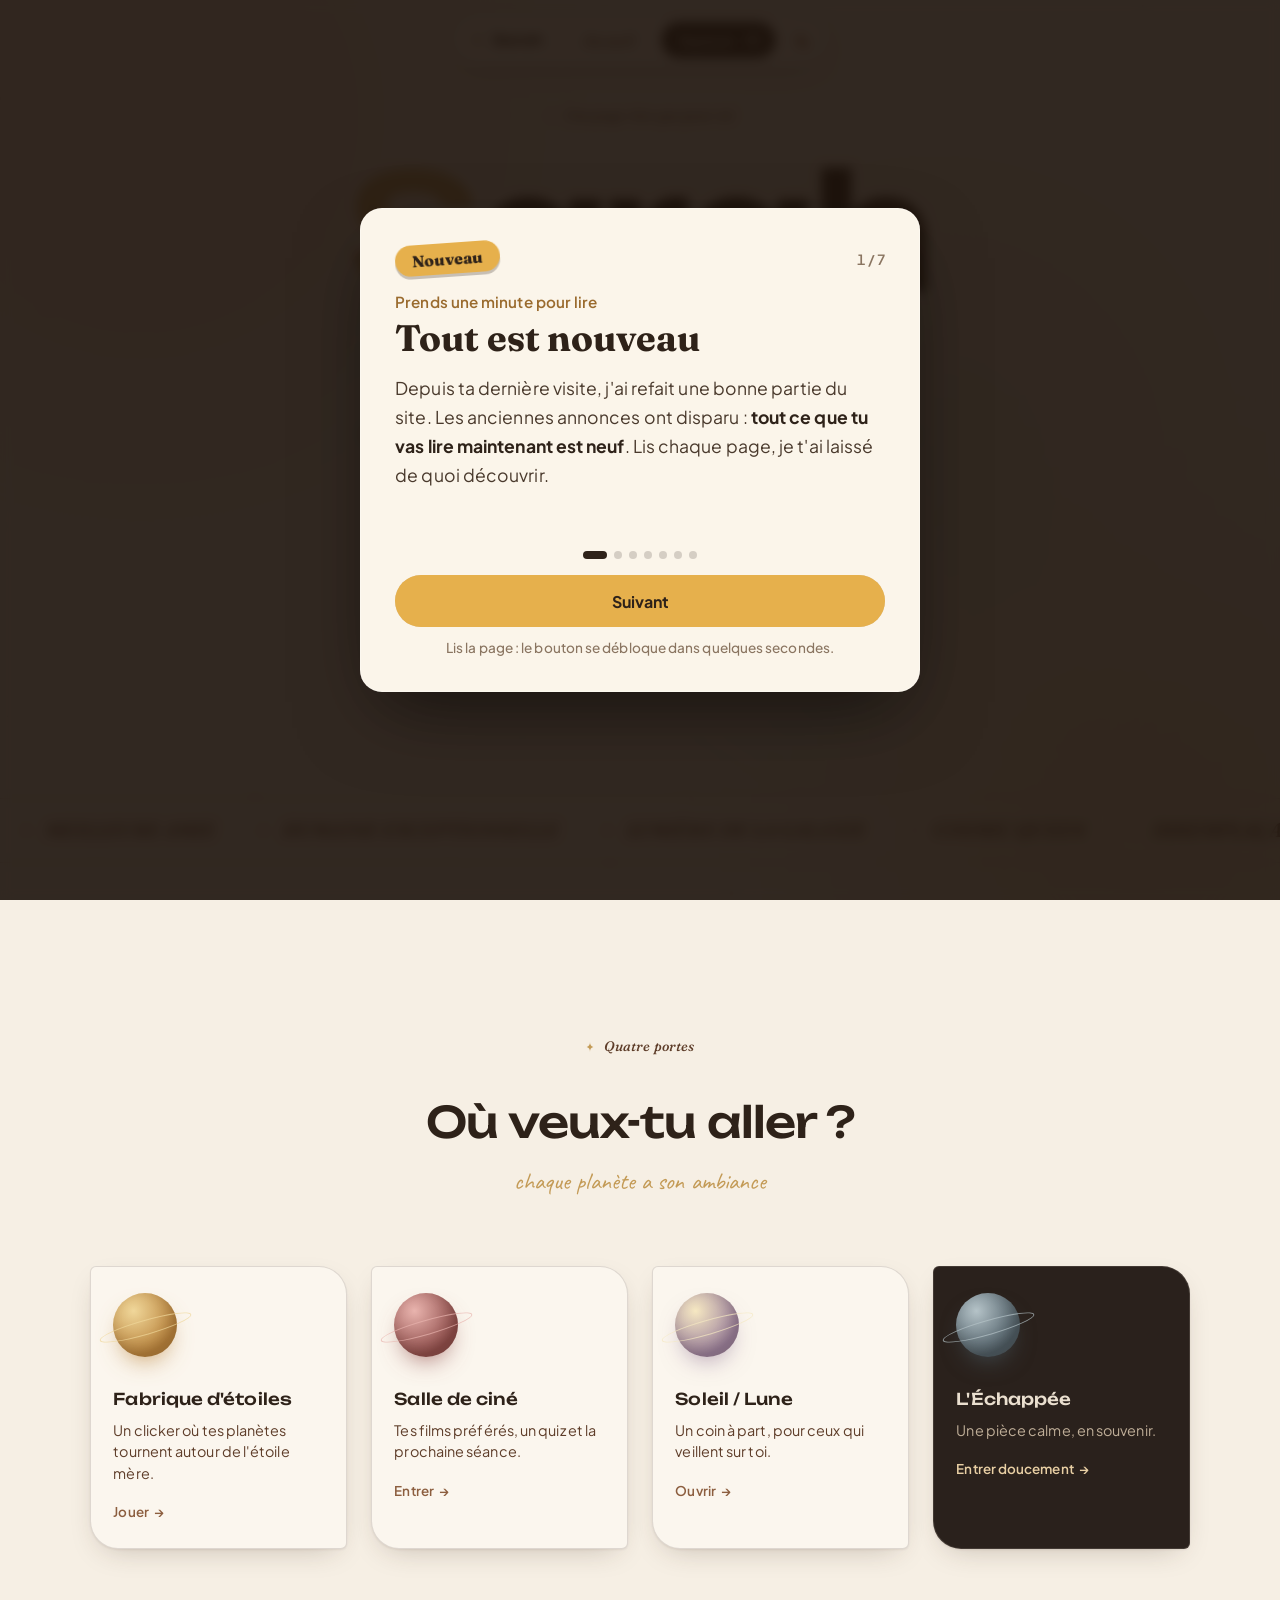
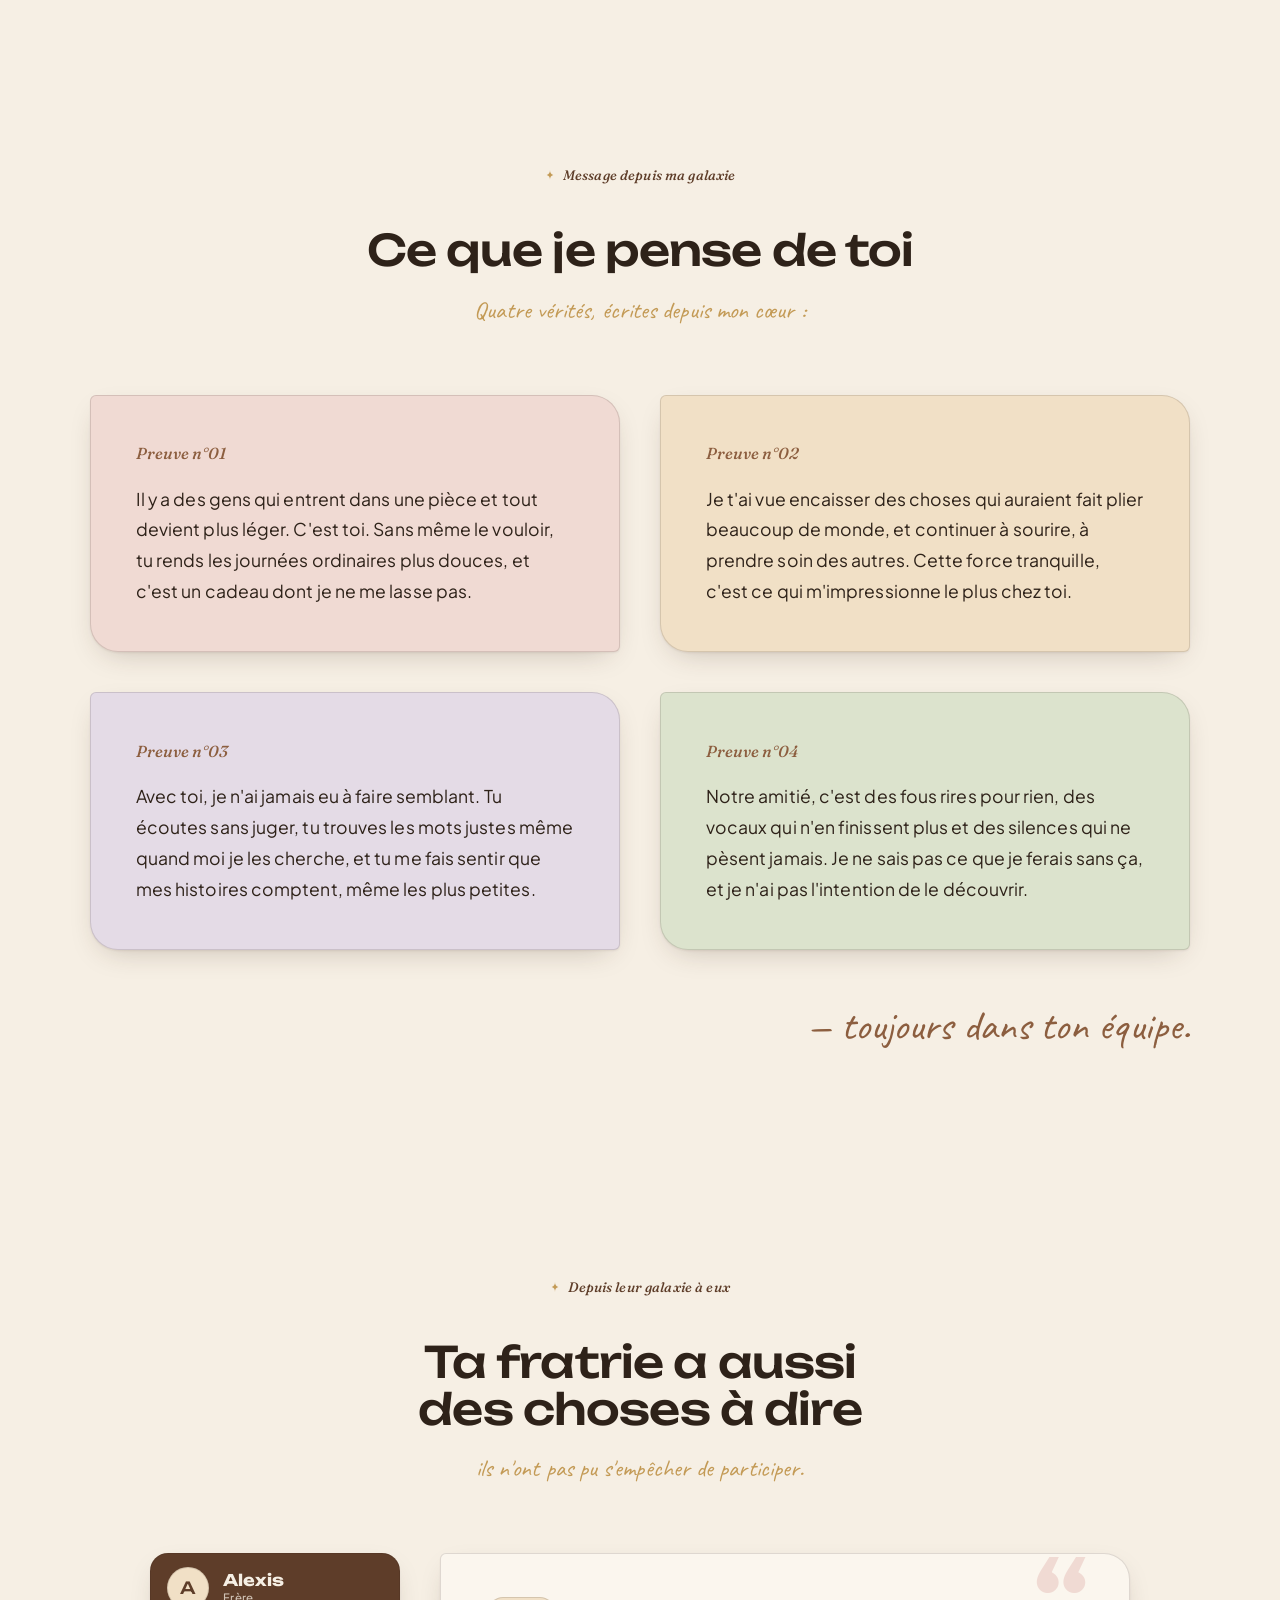
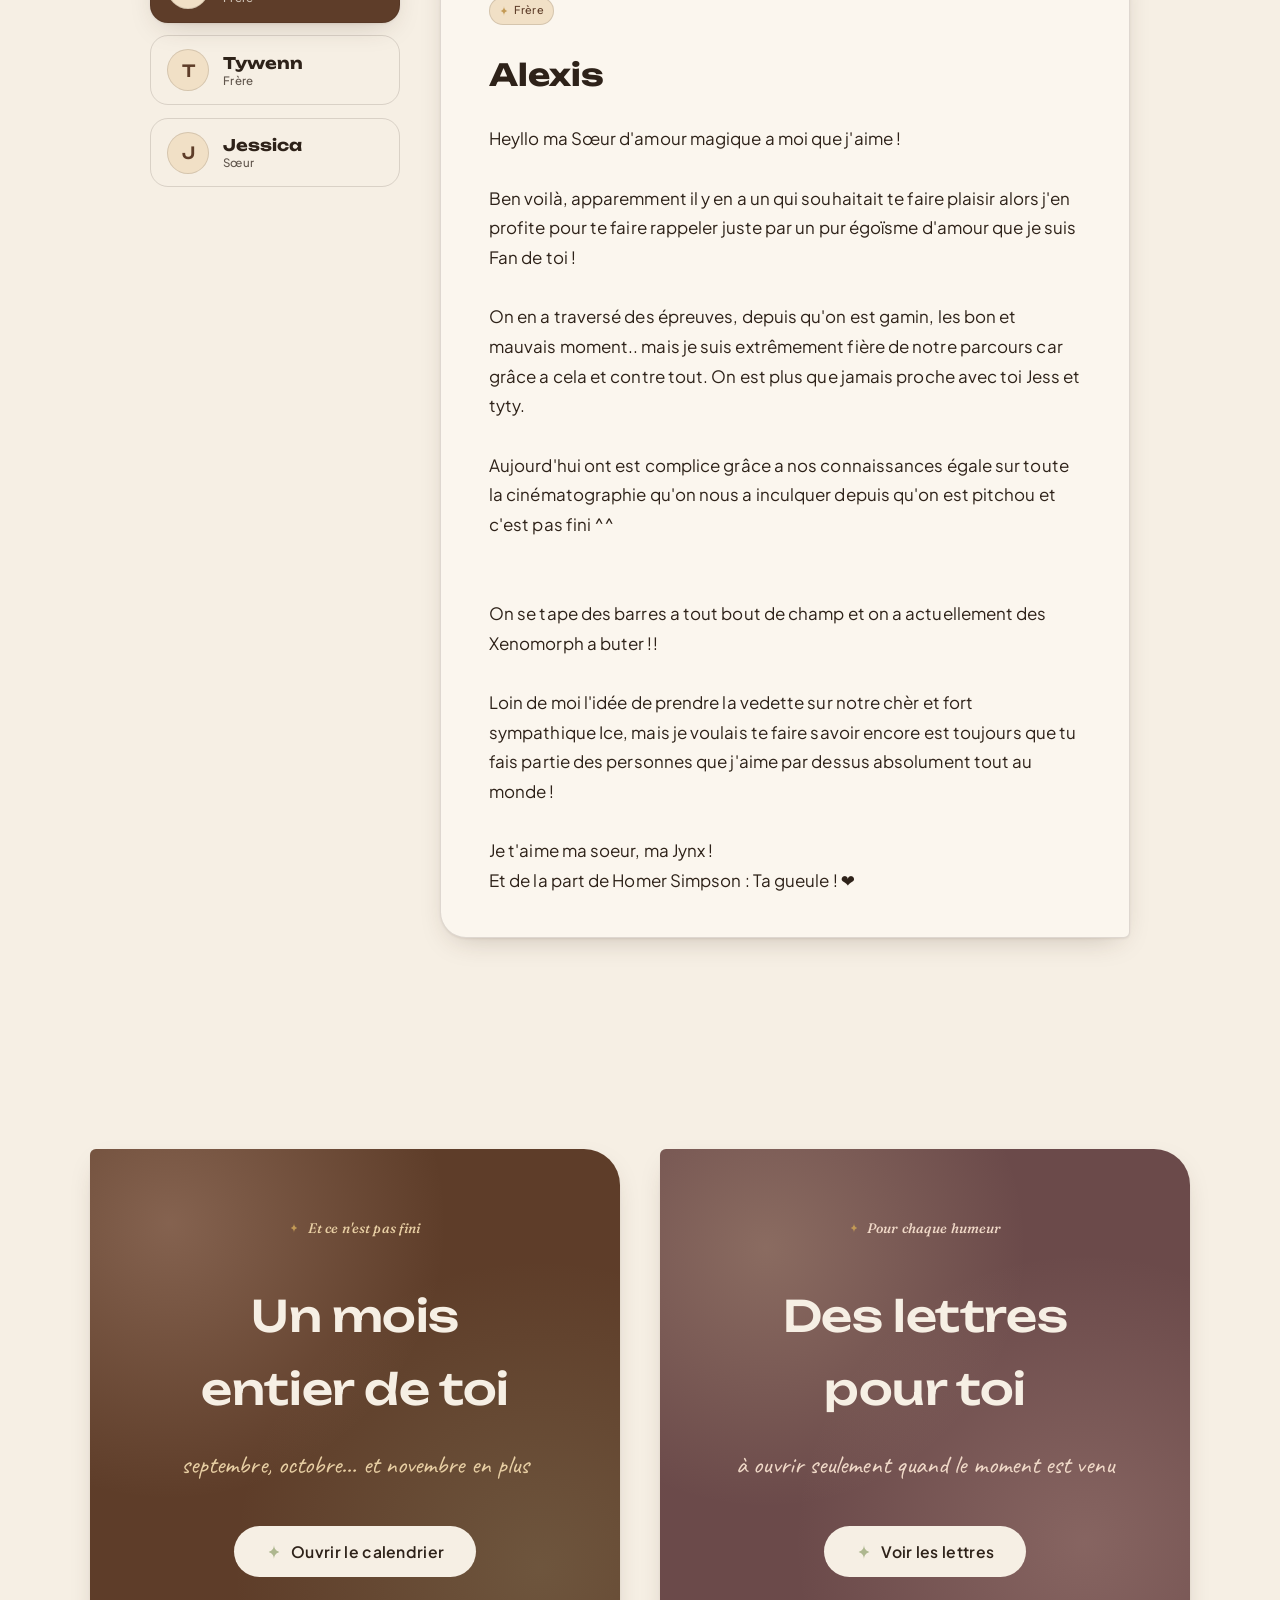
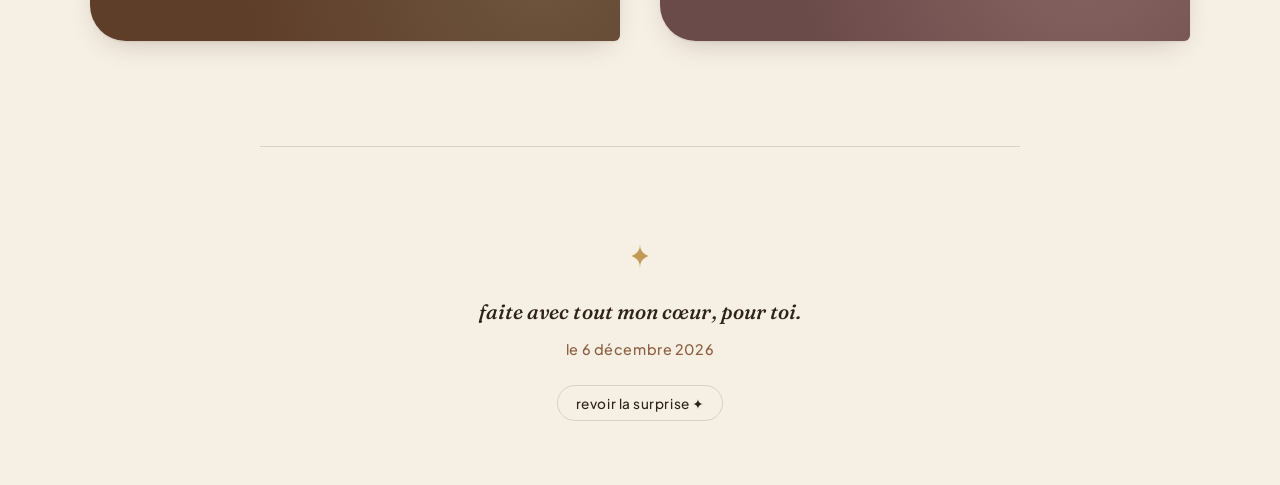
==== commit ec48c347: "Mise à jour numéro 1" ====
--- a/index.html
+++ b/index.html
@@ -59,7 +59,6 @@
     <div class="som-group">
       <p class="som-title">Ton coin</p>
       <button class="som-link nav-link" type="button" data-nav="home" style="--c1:#F0D79A;--c2:#B9823A"><span class="som-orb"></span><span class="som-name">Accueil</span><span class="som-tag">là où tout commence</span></button>
-      <button class="som-link nav-link" type="button" data-nav="map" style="--c1:#E9B4AE;--c2:#A8585A"><span class="som-orb"></span><span class="som-name">La carte</span><span class="som-tag">toutes les planètes d'un coup d'œil</span></button>
       <button class="som-link nav-link" type="button" data-nav="letters" style="--c1:#F1CFA8;--c2:#B8693F"><span class="som-orb"></span><span class="som-name">Lettres</span><span class="som-tag">à ouvrir selon l'humeur</span></button>
       <button class="som-link nav-link" type="button" data-nav="calendar" style="--c1:#D6DDAE;--c2:#6F8148"><span class="som-orb"></span><span class="som-name">Calendrier</span><span class="som-tag">un chemin d'étoiles</span></button>
     </div>
@@ -74,6 +73,7 @@
       <button class="som-link nav-link" type="button" data-nav="secret" style="--c1:#BFD8C2;--c2:#4F7A5E"><span class="som-orb"></span><span class="som-name">Le Coffre</span><span class="som-tag">quatre épreuves</span></button>
       <a class="som-link" href="soleil-lune.html" style="--c1:#F6E8C2;--c2:#9A7F9C"><span class="som-orb"></span><span class="som-name">Soleil / Lune</span><span class="som-tag">un coin à part</span></a>
       <a class="som-link is-mourn" href="sanctuary.html" style="--c1:#B5C3C8;--c2:#4A5A63"><span class="som-orb"></span><span class="som-name">L'Échappée</span><span class="som-tag">une pièce à explorer</span></a>
+      <button class="patch-open" id="patch-open" type="button">Voir les nouveautés</button>
     </div>
   </nav>
 </div>
@@ -81,151 +81,56 @@
 
 
 
-<!-- ================= PATCH NOTE (à l'ouverture, une fois par version) ================= -->
-<div class="patch" id="patch" role="dialog" aria-modal="true" aria-labelledby="patch-title" hidden>
-  <div class="patch-backdrop" data-patch-close></div>
-  <div class="patch-panel">
-    <button class="patch-close" type="button" data-patch-close aria-label="Fermer la page des nouveautés">
+<!-- ================= NOUVEAUTÉS : page de lecture à l'arrivée (une fois par version) ================= -->
+<div class="nw" id="news" role="dialog" aria-modal="true" aria-labelledby="nw-t0" hidden>
+  <div class="nw-card">
+    <button class="nw-x" id="nw-x" type="button" aria-label="Fermer les nouveautés" hidden>
       <svg viewBox="0 0 24 24" aria-hidden="true"><path d="M6 6l12 12M18 6L6 18" stroke="currentColor" stroke-width="2.2" stroke-linecap="round" fill="none"/></svg>
     </button>
-    <header class="patch-head">
-      <p class="patch-badge"><svg class="icon-spark" aria-hidden="true"><use href="#icon-spark"/></svg>Mise à jour · 15 novembre 2026</p>
-      <h2 id="patch-title">Quoi de neuf dans l'univers&nbsp;?</h2>
-      <p class="patch-lede">Des nouveautés fraîches, à découvrir en premier.</p>
-    </header>
-    <div class="patch-body">
-      <h3 class="patch-sec is-new"><span class="patch-new">Nouveau</span>Ajouté le 15 novembre</h3>
-      <div class="patch-grid">
-          <section class="patch-card is-new" style="--a:#E9B4AE">
-            <span class="patch-tag">Nouveau</span>
-            <h3><span class="patch-ico" aria-hidden="true"><svg viewBox="0 0 24 24"><use href="#icon-spark"/></svg></span>Un nouveau décor, plus chaleureux</h3>
-            <ul>
-              <li>Tout le site a changé d'ambiance : <strong>crème, bois et tons poudrés</strong> le jour, une <strong>veillée aux braises</strong> la nuit.</li>
-              <li>Nouveaux titres en <strong>serif élégant</strong>, cartes plus douces, survols délicats et lecture plus aérée sur téléphone.</li>
-              <li>La carte, les messages, les lettres, le calendrier et le Coffre portent la même lumière.</li>
-            </ul>
-          </section>
-          <section class="patch-card is-new" style="--a:#E2BF86">
-            <span class="patch-tag">Nouveau</span>
-            <h3><span class="patch-ico" aria-hidden="true"><svg viewBox="0 0 24 24"><use href="#icon-spark"/></svg></span>Étoiles, Ciné, Soleil / Lune</h3>
-            <ul>
-              <li>La <strong>Fabrique d'étoiles</strong> garde ses 8 paliers, avec des fonds plus doux (ta partie est conservée).</li>
-              <li>La <strong>salle de Ciné</strong> passe en velours chaud et en papier crème.</li>
-              <li><strong>Soleil / Lune</strong> retrouve une nuit chaude, avec de nouveaux caractères d'écriture.</li>
-              <li>Tes sauvegardes, lettres ouvertes et épreuves réussies sont toutes restées en place.</li>
-            </ul>
-          </section>
-      </div>
-      <h3 class="patch-sec">Déjà annoncé le 20 octobre</h3>
-      <div class="patch-grid">
-          <section class="patch-card" style="--a:#BFD8C2">
-            <h3><span class="patch-ico" aria-hidden="true"><svg viewBox="0 0 24 24"><use href="#icon-spark"/></svg></span>Le Coffre : 4 épreuves</h3>
-            <ul>
-              <li>Les anciens niveaux sont remplacés par <strong>4 épreuves toutes différentes</strong> et plus difficiles.</li>
-              <li>Un message à déchiffrer, une constellation à rejouer de mémoire, des étoiles à éteindre et un puzzle du ciel.</li>
-              <li>Il faut les réussir dans l'ordre pour atteindre la surprise. Ta progression est sauvegardée.</li>
-              <li>Nouvelle présentation avec une piste d'étapes, de jour comme de nuit.</li>
-            </ul>
-          </section>
-          <section class="patch-card" style="--a:#D6DDAE">
-            <h3><span class="patch-ico" aria-hidden="true"><svg viewBox="0 0 24 24"><use href="#icon-spark"/></svg></span>Fabrique d'étoiles, version complète</h3>
-            <ul>
-              <li>Le clicker a été <strong>entièrement refait</strong> sur le modèle des vrais jeux de clicker : 12 bâtiments, achat et vente par 1, 10 ou 100.</li>
-              <li><strong>Des boosts à débloquer</strong> pour chaque bâtiment, des chatons, des étoiles dorées aux effets variés et plus de 80 succès.</li>
-              <li><strong>8 paliers visuels</strong> : le fond du jeu et l'étoile elle-même changent à chaque grand cap, jusqu'à un cosmos doré.</li>
-              <li>Une <strong>ascension</strong> pour tout recommencer plus fort, avec des bonus permanents. Nouvelle sauvegarde : la partie repart de zéro.</li>
-            </ul>
-          </section>
-      </div>
-      <h3 class="patch-sec">Déjà annoncé le 19 octobre</h3>
-      <div class="patch-grid">
-          <section class="patch-card" style="--a:#CDB8D9">
-            <h3><span class="patch-ico" aria-hidden="true"><svg viewBox="0 0 24 24"><use href="#icon-spark"/></svg></span>Jour et nuit, pour de vrai</h3>
-            <ul>
-              <li>Le bouton soleil/lune change maintenant <strong>les couleurs de tout le site</strong> : carte, chambre, lettres, coffre.</li>
-              <li>Dehors, le ciel devient un <strong>ciel de jour avec des nuages</strong> et un soleil.</li>
-            </ul>
-          </section>
-          <section class="patch-card" style="--a:#F1CFA8">
-            <h3><span class="patch-ico" aria-hidden="true"><svg viewBox="0 0 24 24"><use href="#icon-spark"/></svg></span>Lettres</h3>
-            <ul>
-              <li>Les lettres ont changé de place, et <strong>4 nouvelles</strong> sont arrivées.</li>
-              <li>Blanches le jour, sombres la nuit.</li>
-            </ul>
-          </section>
-          <section class="patch-card" style="--a:#B5D3D6">
-            <h3><span class="patch-ico" aria-hidden="true"><svg viewBox="0 0 24 24"><use href="#icon-spark"/></svg></span>Le ciel</h3>
-            <ul>
-              <li>L'étagère a été dégagée.</li>
-              <li><strong>5 constellations</strong> complètes à allumer en cliquant sur les étoiles, avec un compteur.</li>
-            </ul>
-          </section>
-          <section class="patch-card" style="--a:#BFD8C2">
-            <h3><span class="patch-ico" aria-hidden="true"><svg viewBox="0 0 24 24"><use href="#icon-spark"/></svg></span>Section Secret</h3>
-            <ul>
-              <li>Entièrement refaite à zéro. Une nouvelle surprise attend celles qui vont jusqu'au bout. Pas de spoiler. 🤫</li>
-            </ul>
-          </section>
-          <section class="patch-card" style="--a:#D6DDAE">
-            <h3><span class="patch-ico" aria-hidden="true"><svg viewBox="0 0 24 24"><use href="#icon-spark"/></svg></span>Fabrique d'étoiles</h3>
-            <ul>
-              <li><strong>Un vrai jeu de clicker</strong> : clique, achète des usines, des boosts, attrape les étoiles dorées.</li>
-              <li>Des succès, un Big Bang pour recommencer plus fort, et ta partie est sauvegardée.</li>
-            </ul>
-          </section>
-          <section class="patch-card" style="--a:#9CC4CC">
-            <h3><span class="patch-ico" aria-hidden="true"><svg viewBox="0 0 24 24"><use href="#icon-spark"/></svg></span>L'Échappée</h3>
-            <ul>
-              <li>Refaite de zéro : <strong>un phare, un grenier et un PC</strong> avec de vraies énigmes.</li>
-              <li>Tout tient sur un écran, sans défilement, et ta progression est sauvegardée.</li>
-              <li>Sur le PC, un cadenas réagit à ta progression.</li>
-            </ul>
-          </section>
-          <section class="patch-card" style="--a:#E2BF86">
-            <h3><span class="patch-ico" aria-hidden="true"><svg viewBox="0 0 24 24"><use href="#icon-spark"/></svg></span>Ciné</h3>
-            <ul>
-              <li>Roulette « quel film ce soir ? », notes pop-corn, quiz.</li>
-              <li><strong>La prochaine séance</strong> : propose tes idées et vote pour celles des autres.</li>
-            </ul>
-          </section>
-      </div>
-    </div>
-    <footer class="patch-foot">
-      <p>Tu pourras rouvrir cette page depuis la carte, avec « Voir les nouveautés ».</p>
-      <button class="patch-go" type="button" data-patch-close>C'est parti</button>
-    </footer>
-  </div>
-</div>
-
-<!-- ================= ÉCRAN 0 : CARTE DE L'UNIVERS ================= -->
-<div class="screen" id="screen-map">
-  <div class="map-screen">
-    <div class="map-head">
-      <h2 id="map-heading" tabindex="-1">Ton univers</h2>
-      <p class="map-lede">choisis une planète</p>
-      <button class="patch-open" id="patch-open" type="button">Voir les nouveautés</button>
-    </div>
-    <div class="map-stage" id="map-stage">
-      <svg class="map-lines" id="map-lines" aria-hidden="true"></svg>
-      <a class="planet p-messages" href="#home" style="--c1:#E9B4AE;--c2:#A8585A;--x:11%;--y:30%;--mx:30%;--my:8%">
-        <span class="orb"></span><span class="p-name">Messages</span><span class="p-sub">ce que je pense de toi</span></a>
-      <a class="planet p-letters" href="#letters" style="--c1:#F1CFA8;--c2:#B8693F;--x:25%;--y:58%;--mx:70%;--my:19%">
-        <span class="orb"></span><span class="p-name">Lettres</span><span class="p-sub">à ouvrir selon l'humeur</span></a>
-      <a class="planet p-calendar" href="#calendar" style="--c1:#D6DDAE;--c2:#6F8148;--x:37%;--y:24%;--mx:30%;--my:30%">
-        <span class="orb"></span><span class="p-name">Calendrier</span><span class="p-sub">un chemin d'étoiles</span></a>
-      <a class="planet p-window" href="#window" style="--c1:#CDB8D9;--c2:#7B5A86;--x:51%;--y:57%;--mx:70%;--my:41%">
-        <span class="orb"></span><span class="p-name">La chambre</span><span class="p-sub">et sa fenêtre sur le ciel</span></a>
-      <a class="planet p-secret" href="#secret" style="--c1:#BFD8C2;--c2:#4F7A5E;--x:63%;--y:22%;--mx:30%;--my:52%">
-        <span class="orb"></span><span class="p-name">Secret</span><span class="p-sub">il faut un code</span></a>
-      <a class="planet p-sanctuary" href="sanctuary.html" style="--c1:#B5D3D6;--c2:#45707B;--x:79%;--y:58%;--mx:70%;--my:63%">
-        <span class="orb"></span><span class="p-name">L'Échappée</span><span class="p-sub">une pièce à explorer</span></a>
-      <a class="planet p-clicker" href="clicker.html" style="--c1:#F0D79A;--c2:#B9823A;--x:91%;--y:26%;--mx:30%;--my:74%">
-        <span class="orb"></span><span class="p-name">Étoiles</span><span class="p-sub">la fabrique à clics</span></a>
-      <a class="planet p-cinema" href="cinema.html" style="--c1:#EAD29B;--c2:#9B7432;--x:72%;--y:86%;--mx:70%;--my:85%">
-        <span class="orb"></span><span class="p-name">Ciné</span><span class="p-sub">la salle obscure</span></a>
-      <a class="planet p-sunmoon" href="soleil-lune.html" style="--c1:#F6E8C2;--c2:#9A7F9C;--x:32%;--y:88%;--mx:30%;--my:95%">
-        <span class="orb"></span><span class="p-name">Soleil / Lune</span><span class="p-sub">choisis ton astre</span></a>
-    </div>
+    <div class="nw-top"><span class="nw-stamp">Nouveau</span><span class="nw-count" id="nw-count" aria-live="polite"></span></div>
+    <div class="nw-slides" id="nw-slides">
+      <section class="nw-slide" data-i="0" aria-labelledby="nw-t0">
+        <p class="nw-sub">Prends une minute pour lire</p>
+        <h2 class="nw-title" id="nw-t0">Tout est nouveau</h2>
+        <p class="nw-intro">Depuis ta dernière visite, j'ai refait une bonne partie du site. Les anciennes annonces ont disparu : <strong>tout ce que tu vas lire maintenant est neuf</strong>. Lis chaque page, je t'ai laissé de quoi découvrir.</p>
+      </section>
+      <section class="nw-slide" data-i="1" aria-labelledby="nw-t1" hidden>
+        <p class="nw-sub">Accueil et menu</p>
+        <h2 class="nw-title" id="nw-t1">Une arrivée plus simple</h2>
+        <ul class="nw-list"><li>Tu arrives <strong>directement sur ta page</strong>, sans écran d'introduction.</li><li>Un <strong>nouveau menu</strong> te permet d'aller partout : lettres, calendrier, jeux, chambre, coffre.</li><li>L'ancienne page « Ton univers » n'existe plus : <strong>le bouton retour te ramène toujours à l'accueil</strong>.</li></ul>
+      </section>
+      <section class="nw-slide" data-i="2" aria-labelledby="nw-t2" hidden>
+        <p class="nw-sub">Un jour après l'autre</p>
+        <h2 class="nw-title" id="nw-t2">Un nouveau calendrier</h2>
+        <ul class="nw-list"><li>Le calendrier a été <strong>entièrement refait</strong>.</li><li>Il s'ouvre <strong>directement sur novembre</strong>.</li><li>Ouvre la case du jour, une surprise t'attend chaque fois.</li></ul>
+      </section>
+      <section class="nw-slide" data-i="3" aria-labelledby="nw-t3" hidden>
+        <p class="nw-sub">À ouvrir une par une</p>
+        <h2 class="nw-title" id="nw-t3">Des lettres redessinées</h2>
+        <ul class="nw-list"><li>Chaque lettre est maintenant une <strong>enveloppe en couleur</strong>, claire et facile à repérer.</li><li>Elles s'ouvrent d'un clic, et celles que tu as déjà lues restent marquées.</li></ul>
+      </section>
+      <section class="nw-slide" data-i="4" aria-labelledby="nw-t4" hidden>
+        <p class="nw-sub">Un vrai jeu de galaxie</p>
+        <h2 class="nw-title" id="nw-t4">La Fabrique d'étoiles, refaite</h2>
+        <ul class="nw-list"><li>Une <strong>galaxie en 3D</strong> : zoome avec la molette, maintiens le clic gauche pour la faire tourner. Elle reste toujours au centre.</li><li>Des <strong>orbiteurs</strong> à acheter, des améliorations, des comètes : <strong>plus une comète est rare, plus elle met de temps à arriver</strong>.</li><li>La <strong>Supernova</strong> te fait renaître : barre de progression, bonus gagné et ce que tu perds, tout est affiché avant de confirmer.</li><li>Nouvelle sauvegarde : la partie repart de zéro.</li></ul>
+      </section>
+      <section class="nw-slide" data-i="5" aria-labelledby="nw-t5" hidden>
+        <p class="nw-sub">Quatre épreuves</p>
+        <h2 class="nw-title" id="nw-t5">Le Coffre, réécrit</h2>
+        <ul class="nw-list"><li>Quatre épreuves différentes : un message à déchiffrer, une constellation à rejouer, des étoiles à éteindre, un puzzle du ciel.</li><li>Il faut les réussir <strong>dans l'ordre</strong> pour ouvrir le coffre.</li><li>Ta progression est gardée sur cet appareil.</li></ul>
+      </section>
+      <section class="nw-slide" data-i="6" aria-labelledby="nw-t6" hidden>
+        <p class="nw-sub">C'est à toi</p>
+        <h2 class="nw-title" id="nw-t6">Voilà, tu as tout lu</h2>
+        <ul class="nw-list"><li>Tu peux <strong>rouvrir cette page</strong> quand tu veux depuis le menu, avec « Voir les nouveautés ».</li><li>Maintenant, va explorer.</li></ul>
+      </section>
+    </div>
+    <div class="nw-dots" id="nw-dots" aria-hidden="true"></div>
+    <div class="nw-foot">
+      <button class="nw-btn nw-prev" id="nw-prev" type="button">Retour</button>
+      <button class="nw-btn nw-next" id="nw-next" type="button"><i class="nw-fill" aria-hidden="true"></i><span id="nw-next-label">Suivant</span></button>
+    </div>
+    <p class="nw-hint" id="nw-hint">Lis la page : le bouton se débloque dans quelques secondes.</p>
   </div>
 </div>
 
@@ -636,6 +541,415 @@
 </div>
 
 <script src="script.js"></script>
+<script>
+/* =========================================================
+   LE COFFRE : code autonome (ne dépend pas de script.js)
+   Il est volontairement séparé : si autre chose plante sur la
+   page, le coffre et ses 4 épreuves marchent quand même.
+   ========================================================= */
+(function(){
+  'use strict';
+  try{
+
+  /* ---------- ÉDITABLE : textes ---------- */
+  var REASONS = [
+    { title: "Ta façon d'écouter", text: "Tu écoutes pour comprendre, pas pour répondre. Peu de gens savent faire ça, et toi tu le fais sans même y penser." },
+    { title: "Ton rire", text: "Il est contagieux. Il y a des jours où il suffit que je l'entende pour que tout aille mieux." },
+    { title: "Ta loyauté", text: "Quand tu es là, tu es là pour de bon, dans les bons moments comme dans les moins bons." },
+    { title: "Ta sensibilité", text: "Elle te fait parfois douter, mais c'est aussi ce qui te rend si humaine et si attentionnée." },
+    { title: "Tes folies", text: "Les idées improbables, les vocaux de vingt minutes, les fous rires à des heures impossibles. Merci d'être aussi dingue que moi." },
+    { title: "Ta force", text: "Tu avances même quand c'est dur, et tu ne le montres pas toujours. Moi, je le vois, et je suis fier de toi." },
+    { title: "Ta présence", text: "Juste le fait que tu existes et que tu sois dans ma vie. Le reste n'est que du bonus." }
+  ];
+  var GREETING = "Chère Sarah,";
+  var LETTER = [
+    "Si tu lis ces lignes, c'est que tu as exploré tout l'univers jusqu'au bout. Bravo, et surtout merci d'avoir pris le temps.",
+    "Ce site, je l'ai construit pour te dire, autrement qu'avec un simple message, à quel point tu comptes pour moi. Chaque étoile, chaque lettre, chaque petite surprise est là pour une seule raison : te faire sourire.",
+    "Quoi qu'il arrive, je serai toujours dans ton équipe. Ne l'oublie jamais."
+  ];
+  var SIGNATURE = "Avec tout mon cœur,";
+  var RIDDLE = "JE BRILLE SANS FLAMME ET LA NUIT JE TE GUIDE. QUI SUIS-JE ?"; /* majuscules, sans accents */
+  var KEY = "CIEL";                                                          /* clé du chiffre */
+  var ANSWERS = ['etoile', 'une etoile', 'une etoile filante', 'etoiles', 'les etoiles'];
+  var STAR_POS = [ [10,30], [24,62], [40,80], [58,86], [74,70], [88,44], [50,24] ];
+  var DEFS = [
+    { name: 'Le message codé', kind: 'Décryptage', text: "Le message est chiffré avec une clé secrète : chaque lettre est décalée selon une lettre du mot-clé, qui se répète. Indice : la clé est l’endroit où vivent les étoiles (4 lettres). Trouve-la pour lire l’énigme, puis réponds." },
+    { name: 'La constellation', kind: 'Mémoire', text: "Les étoiles s’allument dans un certain ordre. Rejoue la suite sans te tromper : elle s’allonge à chaque tour (7 étoiles)." },
+    { name: 'Extinction', kind: 'Logique', text: "Toucher une étoile change aussi ses quatre voisines. Éteins-les toutes." },
+    { name: 'Le puzzle du ciel', kind: 'Puzzle', text: "Les morceaux du ciel sont mélangés. Fais glisser les pièces pour les remettre de 1 à 8, la case vide en bas à droite." }
+  ];
+
+  /* ---------- éléments ---------- */
+  function $(id){ return document.getElementById(id); }
+  var E = {
+    locked: $('vault-locked'), open: $('vault-open'),
+    steps: $('trial-steps'), num: $('trial-num'), kind: $('trial-kind'), title: $('trial-title'),
+    text: $('trial-text'), board: $('trial-board'), msg: $('trial-msg'),
+    reset: $('trial-reset'), next: $('trial-next'),
+    stars: $('vault-stars'), lines: $('vault-sky-lines'), lede: $('vault-open-lede'),
+    rCount: $('vault-reason-count'), rTitle: $('vault-reason-title'), rText: $('vault-reason-text'), reason: $('vault-reason'),
+    letterBtn: $('vault-letter-btn'), letter: $('vault-letter')
+  };
+  if(!E.locked || !E.steps || !E.board){ return; }
+
+  /* On repart de boutons « propres » (retire d'éventuels anciens écouteurs) */
+  ['reset', 'next', 'letterBtn'].forEach(function(k){
+    var n = E[k]; if(!n) return;
+    var c = n.cloneNode(true); n.parentNode.replaceChild(c, n); E[k] = c;
+  });
+  var reduce = false;
+  try{ reduce = window.matchMedia('(prefers-reduced-motion: reduce)').matches; }catch(e){}
+
+  /* ---------- sauvegarde (localStorage, sinon mémoire) ---------- */
+  var KEYNAME = 'sarah:coffre', mem = null;
+  function readRaw(k){ try{ return window.localStorage.getItem(k); }catch(e){ return null; } }
+  function load(){
+    var s = null;
+    try{ s = JSON.parse(readRaw(KEYNAME) || 'null'); }catch(e){ s = null; }
+    if(!s || typeof s !== 'object'){
+      /* ancienne version : on récupère la progression si elle existe */
+      s = { t: parseInt(readRaw('sarah:trials') || '0', 10) || 0, open: readRaw('sarah:vault') === '1', seen: [] };
+      try{ s.seen = JSON.parse(readRaw('sarah:vault-seen') || '[]'); }catch(e){ s.seen = []; }
+    }
+    s.t = Math.max(0, Math.min(4, s.t | 0));
+    s.open = !!s.open; if(s.open) s.t = 4;
+    if(!Array.isArray(s.seen)) s.seen = [];
+    return s;
+  }
+  function save(){
+    mem = S;
+    try{ window.localStorage.setItem(KEYNAME, JSON.stringify(S)); }catch(e){}
+  }
+  if(/[?&]reset\b/.test(window.location.search)){
+    try{ window.localStorage.removeItem(KEYNAME); window.localStorage.removeItem('sarah:trials'); window.localStorage.removeItem('sarah:vault'); window.localStorage.removeItem('sarah:vault-seen'); }catch(e){}
+  }
+  var S = load();
+
+  /* ---------- petits utilitaires ---------- */
+  var timers = [], token = 0;
+  function later(fn, ms){ var t = setTimeout(fn, ms); timers.push(t); return t; }
+  function clearAll(){ token++; timers.forEach(clearTimeout); timers = []; }
+  function plain(s){ return String(s).toLowerCase().normalize('NFD').replace(/[̀-ͯ]/g, '').replace(/[^a-z ]/g, ' ').replace(/\s+/g, ' ').trim(); }
+  function vig(text, key, dir){
+    var j = 0;
+    return text.replace(/[A-Z]/g, function(c){
+      var k = key.charCodeAt(j % key.length) - 65; j++;
+      return String.fromCharCode((c.charCodeAt(0) - 65 + dir * k + 26) % 26 + 65);
+    });
+  }
+  function say(msg, kind){ E.msg.textContent = msg || ''; E.msg.className = 'trial-msg' + (kind ? ' is-' + kind : ''); }
+  var COLORS = ['#ff8a3d', '#ff4fa3', '#c7f13b', '#58c8ff', '#b79bff', '#F0D79A'];
+  function pop(x, y, n){
+    if(reduce || !document.body.animate) return;
+    for(var i = 0; i < (n || 22); i++){
+      var p = document.createElement('i');
+      p.setAttribute('aria-hidden', 'true');
+      p.style.cssText = 'position:fixed;left:' + x + 'px;top:' + y + 'px;width:7px;height:7px;border-radius:2px;pointer-events:none;z-index:9999;background:' + COLORS[i % COLORS.length];
+      document.body.appendChild(p);
+      var a = Math.random() * Math.PI * 2, d = 60 + Math.random() * 130;
+      var an = p.animate([
+        { transform: 'translate(0,0) rotate(0)', opacity: 1 },
+        { transform: 'translate(' + Math.cos(a) * d + 'px,' + (Math.sin(a) * d + 70) + 'px) rotate(' + (Math.random() * 540) + 'deg)', opacity: 0 }
+      ], { duration: 900 + Math.random() * 500, easing: 'cubic-bezier(.2,.7,.3,1)' });
+      an.onfinish = (function(el){ return function(){ el.remove(); }; })(p);
+    }
+  }
+  function popCenter(){ pop(window.innerWidth / 2, window.innerHeight * 0.42, 40); }
+
+  /* ---------- épreuves : navigation ---------- */
+  var cur = Math.min(S.t, 3), solved = false;
+
+  function renderSteps(){
+    E.steps.innerHTML = '';
+    DEFS.forEach(function(d, i){
+      var li = document.createElement('li'), b = document.createElement('button');
+      var st = i < S.t ? 'done' : (i === cur ? 'cur' : 'lock');
+      b.type = 'button';
+      b.className = 'trial-step is-' + st + (i === cur ? ' is-active' : '');
+      b.disabled = i > S.t;
+      b.setAttribute('aria-label', 'Épreuve ' + (i + 1) + ' : ' + d.name + (i < S.t ? ' (réussie)' : (i > S.t ? ' (verrouillée)' : '')));
+      if(i === cur) b.setAttribute('aria-current', 'step');
+      b.innerHTML = '<span class="ts-n">' + (i < S.t ? '✓' : (i > S.t ? '🔒' : (i + 1))) + '</span><span class="ts-name">' + d.name + '</span><span class="ts-kind">' + d.kind + '</span>';
+      b.addEventListener('click', function(){ start(i); });
+      li.appendChild(b); E.steps.appendChild(li);
+    });
+  }
+  function start(i){
+    clearAll();
+    cur = i; solved = false;
+    E.next.hidden = true;
+    E.title.textContent = DEFS[i].name;
+    E.num.textContent = i + 1;
+    E.kind.textContent = 'Épreuve ' + (i + 1) + ' sur 4 · ' + DEFS[i].kind;
+    E.text.textContent = DEFS[i].text;
+    E.board.innerHTML = '';
+    E.board.className = 'trial-board tb-' + (i + 1);
+    E.reset.onclick = function(){ if(!solved) start(cur); };
+    say('');
+    renderSteps();
+    [gameCipher, gameSimon, gameLights, gameSlide][i]();
+  }
+  function win(){
+    if(solved) return;
+    solved = true; clearAll();
+    S.t = Math.max(S.t, cur + 1); save();
+    renderSteps(); popCenter();
+    if(cur < 3){
+      say('Réussi ! L’épreuve suivante est ouverte.', 'ok');
+      E.next.hidden = false;
+      try{ E.next.focus({ preventScroll: true }); }catch(e){}
+    } else {
+      say('Les quatre épreuves sont passées. Le coffre s’ouvre…', 'ok');
+      later(unlock, reduce ? 50 : 1200);
+    }
+  }
+  E.next.addEventListener('click', function(){ start(Math.min(cur + 1, 3)); });
+
+  /* ---------- 1 · message codé ---------- */
+  function gameCipher(){
+    var enc = vig(RIDDLE, KEY, 1), w = E.board;
+    w.innerHTML =
+      '<p class="tc-cipher" aria-label="Message codé">' + enc + '</p>' +
+      '<form class="tc-form" id="tc-key" autocomplete="off"><label for="tc-keyin">Clé</label><input id="tc-keyin" type="text" maxlength="' + KEY.length + '" placeholder="' + KEY.replace(/./g, '_') + '" aria-label="Clé de ' + KEY.length + ' lettres" autocapitalize="characters" spellcheck="false"></form>' +
+      '<p class="tc-plain" id="tc-plain"></p>' +
+      '<form class="tc-form" id="tc-form" autocomplete="off"><input id="tc-ans" type="text" placeholder="Réponse à l’énigme" aria-label="Ta réponse à l’énigme" spellcheck="false"><button type="submit" class="trial-btn">Valider</button></form>';
+    var kin = w.querySelector('#tc-keyin'), pl = w.querySelector('#tc-plain');
+    function k(){ return kin.value.toUpperCase().replace(/[^A-Z]/g, ''); }
+    function upd(){
+      var v = k(), ok = v.length === KEY.length;
+      pl.textContent = ok ? vig(enc, v, -1) : 'Entre les ' + KEY.length + ' lettres de la clé pour déchiffrer.';
+      pl.classList.toggle('is-ready', ok);
+    }
+    kin.addEventListener('input', upd);
+    w.querySelector('#tc-key').addEventListener('submit', function(e){ e.preventDefault(); });
+    upd();
+    w.querySelector('#tc-form').addEventListener('submit', function(e){
+      e.preventDefault();
+      var a = plain(w.querySelector('#tc-ans').value);
+      if(a && ANSWERS.indexOf(a) !== -1){ win(); }
+      else { say(k() === KEY ? 'Le message est lisible, mais ce n’est pas la bonne réponse.' : 'Pas encore. Il faut d’abord trouver la bonne clé.', 'bad'); }
+    });
+  }
+
+  /* ---------- 2 · constellation à rejouer ---------- */
+  function gameSimon(){
+    var LEN = 7, seq = [], n = 1, pos = 0, busy = true, my = token, w = E.board;
+    w.innerHTML = '<div class="ts-info" id="ts-info" aria-live="polite"></div><div class="ts-pads" id="ts-pads"></div><button type="button" class="trial-btn" id="ts-go">Lancer</button>';
+    var info = w.querySelector('#ts-info'), padsEl = w.querySelector('#ts-pads'), go = w.querySelector('#ts-go');
+    var pads = [0, 1, 2, 3, 4].map(function(i){
+      var b = document.createElement('button');
+      b.type = 'button'; b.className = 'ts-pad'; b.style.setProperty('--pc', COLORS[i]);
+      b.setAttribute('aria-label', 'Étoile ' + (i + 1));
+      b.innerHTML = '<svg viewBox="0 0 24 24" aria-hidden="true"><use href="#icon-spark"/></svg>';
+      b.addEventListener('click', function(){ press(i); });
+      padsEl.appendChild(b); return b;
+    });
+    function newSeq(){ seq = []; for(var k = 0; k < LEN; k++) seq.push(Math.floor(Math.random() * 5)); n = 1; }
+    function flash(i, ms){ pads[i].classList.add('lit'); later(function(){ pads[i].classList.remove('lit'); }, ms); }
+    function play(){
+      busy = true; pos = 0; info.textContent = 'Regarde bien… (' + n + '/' + LEN + ')';
+      var t = reduce ? 700 : 600;
+      for(var k = 0; k < n; k++){ (function(k){ later(function(){ flash(seq[k], t * 0.6); }, 700 + k * t); })(k); }
+      later(function(){ busy = false; info.textContent = 'À toi ! (0/' + n + ')'; }, 700 + n * t);
+    }
+    function press(i){
+      if(busy || solved || my !== token) return;
+      flash(i, 220);
+      if(i !== seq[pos]){
+        busy = true; say('Raté, la constellation se rallume depuis le début.', 'bad');
+        newSeq(); later(function(){ say(''); play(); }, 1100); return;
+      }
+      pos++; info.textContent = 'À toi ! (' + pos + '/' + n + ')';
+      if(pos === n){
+        if(n === LEN){ info.textContent = 'Parfait !'; win(); }
+        else { busy = true; n++; say(''); later(play, 800); }
+      }
+    }
+    go.addEventListener('click', function(){ clearAll(); my = token; newSeq(); say(''); go.textContent = 'Recommencer'; play(); });
+    info.textContent = 'Appuie sur Lancer pour voir la première étoile.';
+  }
+
+  /* ---------- 3 · extinction (5×5, toujours résoluble) ---------- */
+  function gameLights(){
+    var N = 5, grid = [], moves = 0, w = E.board;
+    w.innerHTML = '<p class="tl-count" id="tl-count" aria-live="polite"></p><div class="tl-grid" id="tl-grid" role="group" aria-label="Grille d’étoiles"></div>';
+    var gridEl = w.querySelector('#tl-grid'), count = w.querySelector('#tl-count');
+    function toggle(i){
+      var r = Math.floor(i / N), c = i % N;
+      [[0,0],[1,0],[-1,0],[0,1],[0,-1]].forEach(function(d){
+        var rr = r + d[0], cc = c + d[1];
+        if(rr >= 0 && rr < N && cc >= 0 && cc < N) grid[rr * N + cc] = !grid[rr * N + cc];
+      });
+    }
+    function draw(){
+      var cells = gridEl.children;
+      for(var i = 0; i < N * N; i++){ cells[i].classList.toggle('on', grid[i]); cells[i].setAttribute('aria-pressed', grid[i] ? 'true' : 'false'); }
+      var left = grid.filter(Boolean).length;
+      count.textContent = left + ' étoile' + (left > 1 ? 's' : '') + ' allumée' + (left > 1 ? 's' : '') + ' · ' + moves + ' coup' + (moves > 1 ? 's' : '');
+    }
+    function fresh(){
+      var tries = 0;
+      do{
+        grid = []; for(var i = 0; i < N * N; i++) grid.push(false);
+        var picks = 6 + Math.floor(Math.random() * 4);
+        for(var p = 0; p < picks; p++) toggle(Math.floor(Math.random() * N * N));
+        tries++;
+        if(tries > 20){ grid = []; for(var j = 0; j < N * N; j++) grid.push(false); [2, 6, 8, 10, 14, 17, 21, 23].forEach(toggle); }
+      } while(!grid.some(Boolean));
+      moves = 0; draw();
+    }
+    for(var i = 0; i < N * N; i++){
+      (function(i){
+        var b = document.createElement('button');
+        b.type = 'button'; b.className = 'tl-cell';
+        b.setAttribute('aria-label', 'Étoile ligne ' + (Math.floor(i / N) + 1) + ', colonne ' + (i % N + 1));
+        b.innerHTML = '<svg viewBox="0 0 24 24" aria-hidden="true"><use href="#icon-spark"/></svg>';
+        b.addEventListener('click', function(){
+          if(solved) return;
+          toggle(i); moves++; draw();
+          if(!grid.some(Boolean)) win();
+        });
+        gridEl.appendChild(b);
+      })(i);
+    }
+    E.reset.onclick = function(){ if(!solved) fresh(); };
+    fresh();
+  }
+
+  /* ---------- 4 · puzzle coulissant 3×3 ---------- */
+  function gameSlide(){
+    var tiles = [], moves = 0, w = E.board, GOAL = '1,2,3,4,5,6,7,8,0';
+    w.innerHTML = '<p class="tl-count" id="tp-count" aria-live="polite"></p><div class="tp-grid" id="tp-grid" role="group" aria-label="Puzzle coulissant"></div>';
+    var gridEl = w.querySelector('#tp-grid'), count = w.querySelector('#tp-count');
+    function nb(z){
+      var r = Math.floor(z / 3), c = z % 3, o = [];
+      if(r > 0) o.push(z - 3); if(r < 2) o.push(z + 3); if(c > 0) o.push(z - 1); if(c < 2) o.push(z + 1);
+      return o;
+    }
+    function shuffle(){
+      do{
+        tiles = [1,2,3,4,5,6,7,8,0]; var z = 8, last = -1;
+        for(var k = 0; k < 90; k++){
+          var opts = nb(z).filter(function(x){ return x !== last; });
+          var m = opts[Math.floor(Math.random() * opts.length)];
+          tiles[z] = tiles[m]; tiles[m] = 0; last = z; z = m;
+        }
+      } while(tiles.join() === GOAL);
+      moves = 0; draw();
+    }
+    function draw(){
+      gridEl.innerHTML = '';
+      tiles.forEach(function(t, i){
+        var b = document.createElement('button'); b.type = 'button';
+        if(t === 0){ b.className = 'tp-tile tp-empty'; b.disabled = true; b.setAttribute('aria-label', 'Case vide'); }
+        else {
+          b.className = 'tp-tile' + (t === i + 1 ? ' ok' : '');
+          b.textContent = t; b.setAttribute('aria-label', 'Pièce ' + t);
+          b.addEventListener('click', function(){ slide(i); });
+        }
+        gridEl.appendChild(b);
+      });
+      count.textContent = moves + ' coup' + (moves > 1 ? 's' : '');
+    }
+    function slide(i){
+      if(solved) return;
+      var z = tiles.indexOf(0);
+      if(nb(z).indexOf(i) === -1) return;
+      tiles[z] = tiles[i]; tiles[i] = 0; moves++; draw();
+      if(tiles.join() === GOAL) win();
+    }
+    E.reset.onclick = function(){ if(!solved) shuffle(); };
+    shuffle();
+  }
+
+  /* ---------- le coffre ouvert : 7 étoiles puis la lettre ---------- */
+  function unlock(){
+    S.open = true; S.t = 4; save();
+    showOpen();
+  }
+  function showOpen(){
+    E.locked.hidden = true; E.open.hidden = false;
+    drawSky();
+    var hd = $('vault-open-heading');
+    if(hd){ try{ hd.focus({ preventScroll: true }); }catch(e){} }
+  }
+  function drawSky(){
+    E.stars.innerHTML = '';
+    REASONS.forEach(function(r, i){
+      var pos = STAR_POS[i % STAR_POS.length], seen = S.seen.indexOf(i) !== -1;
+      var b = document.createElement('button');
+      b.type = 'button'; b.className = 'vault-star' + (seen ? ' is-seen' : '');
+      b.style.left = pos[0] + '%'; b.style.top = pos[1] + '%';
+      b.setAttribute('aria-label', 'Raison ' + (i + 1) + ' sur ' + REASONS.length + (seen ? ' (déjà lue)' : ''));
+      b.innerHTML = '<svg viewBox="0 0 24 24" aria-hidden="true"><use href="#icon-spark"/></svg><span>' + (i + 1) + '</span>';
+      b.addEventListener('click', function(){ reason(i, b); });
+      E.stars.appendChild(b);
+    });
+    drawLines(); progress();
+  }
+  function drawLines(){
+    var NS = 'http://www.w3.org/2000/svg';
+    E.lines.innerHTML = '';
+    for(var k = 0; k < REASONS.length - 1; k++){
+      var a = STAR_POS[k], b = STAR_POS[k + 1], l = document.createElementNS(NS, 'line');
+      l.setAttribute('x1', a[0] * 10); l.setAttribute('y1', a[1] * 5.2);
+      l.setAttribute('x2', b[0] * 10); l.setAttribute('y2', b[1] * 5.2);
+      l.setAttribute('class', (S.seen.indexOf(k) !== -1 && S.seen.indexOf(k + 1) !== -1) ? 'lit' : '');
+      E.lines.appendChild(l);
+    }
+  }
+  function progress(){
+    var done = S.seen.length, total = REASONS.length;
+    if(done >= total){ E.lede.textContent = 'Toutes les étoiles sont allumées. Il reste une dernière chose…'; E.letterBtn.hidden = false; }
+    else { E.lede.textContent = 'Touche chaque étoile pour lire une raison (' + done + '/' + total + ').'; E.letterBtn.hidden = true; }
+  }
+  function reason(i, btn){
+    var r = REASONS[i];
+    E.rCount.textContent = 'Raison ' + (i + 1) + ' sur ' + REASONS.length;
+    E.rTitle.textContent = r.title; E.rText.textContent = r.text;
+    E.reason.classList.remove('show'); void E.reason.offsetWidth; E.reason.classList.add('show');
+    [].forEach.call(E.stars.querySelectorAll('.vault-star'), function(s){ s.classList.remove('is-current'); });
+    btn.classList.add('is-current', 'is-seen');
+    if(S.seen.indexOf(i) === -1){
+      S.seen.push(i); save(); drawLines(); progress();
+      var rc = btn.getBoundingClientRect(); pop(rc.left + rc.width / 2, rc.top + rc.height / 2, 16);
+    }
+  }
+  function openLetter(){
+    $('vault-letter-greeting').textContent = GREETING;
+    var body = $('vault-letter-body'); body.innerHTML = '';
+    LETTER.forEach(function(p){ var el = document.createElement('p'); el.textContent = p; body.appendChild(el); });
+    $('vault-letter-sign').textContent = SIGNATURE;
+    E.letter.hidden = false; void E.letter.offsetWidth; E.letter.classList.add('is-open');
+    var cl = E.letter.querySelector('.vault-letter-close'); if(cl){ try{ cl.focus({ preventScroll: true }); }catch(e){} }
+    later(popCenter, reduce ? 10 : 500);
+  }
+  function closeLetter(){
+    E.letter.classList.remove('is-open');
+    setTimeout(function(){ E.letter.hidden = true; }, reduce ? 10 : 300);
+  }
+  E.letterBtn.addEventListener('click', openLetter);
+  [].forEach.call(E.letter.querySelectorAll('[data-letter-close]'), function(el){
+    var c = el.cloneNode(true); el.parentNode.replaceChild(c, el); c.addEventListener('click', closeLetter);
+  });
+  E.letter.addEventListener('keydown', function(e){ if(e.key === 'Escape'){ e.stopPropagation(); closeLetter(); } });
+
+  /* ---------- démarrage ---------- */
+  if(S.open){ showOpen(); }
+  else if(S.t >= 4){ unlock(); }
+  else { E.locked.hidden = false; E.open.hidden = true; start(cur); }
+
+  }catch(err){
+    /* dernier filet : on affiche au moins un message clair plutôt qu'un coffre vide */
+    try{
+      var b = document.getElementById('trial-board');
+      if(b){ b.innerHTML = '<p class="trial-msg is-bad">Le coffre n’a pas pu se charger. Recharge la page (Ctrl+Maj+R, ou ferme puis rouvre le lien).</p>'; }
+    }catch(e2){}
+    if(window.console){ console.error('Coffre :', err); }
+  }
+})();
+
+</script>
 
 </body>
 </html>
--- a/style.css
+++ b/style.css
@@ -2388,4 +2388,61 @@
 .env-label small, .env-label b{ display: block; }
 .env-label{ text-align: center; }
 html[data-theme="night"] .env.is-opened .env-back{ background: linear-gradient(165deg, var(--p), color-mix(in srgb, var(--p) 80%, #000)); }
-html[data-theme="night"] .env.is-opened .env-label{ opacity: .6; }+html[data-theme="night"] .env.is-opened .env-label{ opacity: .6; }
+
+/* ---------- 21. NOUVEAUTÉS : page de lecture plein écran ---------- */
+.nw{ position: fixed; inset: 0; z-index: 400; display: grid; place-items: center; padding: 16px;
+  background: rgba(28,18,12,.9); -webkit-backdrop-filter: blur(6px); backdrop-filter: blur(6px);
+  opacity: 0; transition: opacity .3s ease; }
+.nw[hidden]{ display: none; }
+.nw.is-open{ opacity: 1; }
+.nw-card{ position: relative; width: min(100%, 560px); max-height: calc(100dvh - 32px); display: flex; flex-direction: column;
+  padding: clamp(1.4rem, 4vw, 2.2rem); border-radius: 22px; background: #FBF5EA; color: #2E2219;
+  box-shadow: 0 30px 80px -20px rgba(0,0,0,.6), 0 0 0 1px rgba(255,255,255,.25) inset;
+  transform: translateY(14px) scale(.98); transition: transform .35s cubic-bezier(.2,.8,.2,1); }
+.nw.is-open .nw-card{ transform: none; }
+.nw-top{ display: flex; align-items: center; justify-content: space-between; gap: 1rem; margin-bottom: 1.1rem; }
+.nw-stamp{ display: inline-block; padding: .35em 1.05em; border-radius: 999px; background: #E6B04C; color: #2E2219;
+  font: 800 1rem var(--f-accent, Georgia, serif); transform: rotate(-4deg); box-shadow: 0 3px 0 rgba(46,34,25,.25);
+  animation: nwStamp .7s cubic-bezier(.3,1.6,.5,1) both; }
+@keyframes nwStamp{ from{ transform: rotate(-14deg) scale(2); opacity: 0; } to{ transform: rotate(-4deg) scale(1); opacity: 1; } }
+.nw-count{ font: 600 .88rem var(--f-body, system-ui, sans-serif); color: #8A7561; font-variant-numeric: tabular-nums; }
+.nw-slides{ flex: 1 1 auto; min-height: 15rem; overflow-y: auto; overscroll-behavior: contain; padding-right: 2px; }
+.nw-slide[hidden]{ display: none; }
+.nw-slide.is-on{ animation: nwIn .4s ease both; }
+@keyframes nwIn{ from{ opacity: 0; transform: translateX(14px); } to{ opacity: 1; transform: none; } }
+.nw-sub{ font: 600 .95rem var(--f-body, system-ui, sans-serif); color: #9A6B2E; margin-bottom: .35rem; }
+.nw-title{ font: 700 clamp(1.7rem, 6.2vw, 2.3rem)/1.12 var(--f-accent, Georgia, serif); color: #2E2219; margin-bottom: 1rem; }
+.nw-intro{ font: 400 1.1rem/1.65 var(--f-body, system-ui, sans-serif); color: #4A3A2D; }
+.nw-list{ display: grid; gap: .8rem; list-style: none; padding: 0; margin: 0; }
+.nw-list li{ position: relative; padding-left: 1.5rem; font: 400 1.04rem/1.55 var(--f-body, system-ui, sans-serif); color: #4A3A2D; }
+.nw-list li::before{ content: ""; position: absolute; left: 0; top: .5em; width: .72rem; height: .72rem; background: #E6B04C;
+  clip-path: polygon(50% 0, 62% 38%, 100% 50%, 62% 62%, 50% 100%, 38% 62%, 0 50%, 38% 38%); }
+.nw-list strong, .nw-intro strong{ color: #2E2219; font-weight: 700; }
+.nw-dots{ display: flex; justify-content: center; gap: 7px; margin: 1.2rem 0 1rem; }
+.nw-dots i{ width: 8px; height: 8px; border-radius: 50%; background: rgba(46,34,25,.18); transition: all .25s; }
+.nw-dots i.done{ background: #E6B04C; }
+.nw-dots i.on{ width: 24px; border-radius: 8px; background: #2E2219; }
+.nw-foot{ display: flex; gap: .7rem; }
+.nw-btn{ position: relative; overflow: hidden; border: 0; cursor: pointer; border-radius: 999px; padding: .95em 1.6em;
+  font: 700 1rem var(--f-body, system-ui, sans-serif); transition: transform .15s, opacity .2s; }
+.nw-btn:focus-visible, .nw-x:focus-visible{ outline: 3px solid #E6B04C; outline-offset: 3px; }
+.nw-prev{ background: transparent; color: #6B5846; box-shadow: inset 0 0 0 1.5px rgba(46,34,25,.25); }
+.nw-prev[hidden]{ display: none; }
+.nw-next{ flex: 1; background: #2E2219; color: #FBF5EA; }
+.nw-next:not(:disabled):hover{ transform: translateY(-2px); }
+.nw-next > span{ position: relative; z-index: 1; }
+.nw-fill{ position: absolute; inset: 0; width: 0; background: #E6B04C; opacity: 0; }
+.nw-next.is-wait{ background: #6B5846; color: #FBF5EA; cursor: not-allowed; }
+.nw-next.is-wait .nw-fill{ opacity: 1; animation: nwFill var(--nw-ms, 3500ms) linear forwards; }
+.nw-next.is-wait > span{ color: #2E2219; mix-blend-mode: normal; }
+.nw-next.is-wait{ background: #D8C7AC; }
+@keyframes nwFill{ from{ width: 0; } to{ width: 100%; } }
+.nw-hint{ min-height: 1.3em; margin-top: .75rem; text-align: center; font: 500 .85rem var(--f-body, system-ui, sans-serif); color: #8A7561; }
+.nw-x{ position: absolute; top: 14px; right: 14px; z-index: 2; width: 38px; height: 38px; display: grid; place-items: center; border: 0;
+  border-radius: 50%; background: rgba(46,34,25,.08); color: #2E2219; cursor: pointer; }
+.nw-x[hidden]{ display: none; }
+.nw-x svg{ width: 18px; height: 18px; }
+@media (max-width: 480px){ .nw{ padding: 10px; } .nw-card{ border-radius: 18px; } .nw-foot{ flex-wrap: wrap; } .nw-prev{ order: 2; flex: 1; } .nw-next{ order: 1; flex-basis: 100%; } }
+@media (prefers-reduced-motion: reduce){ .nw, .nw-card{ transition: none; } .nw-stamp, .nw-slide.is-on{ animation: none; } }
+@media (max-width: 480px){ .nw-list{ gap: .55rem; } .nw-list li{ font-size: .98rem; line-height: 1.45; } .nw-title{ margin-bottom: .7rem; } .nw-dots{ margin: .9rem 0 .8rem; } .nw-btn{ padding: .8em 1.4em; } }
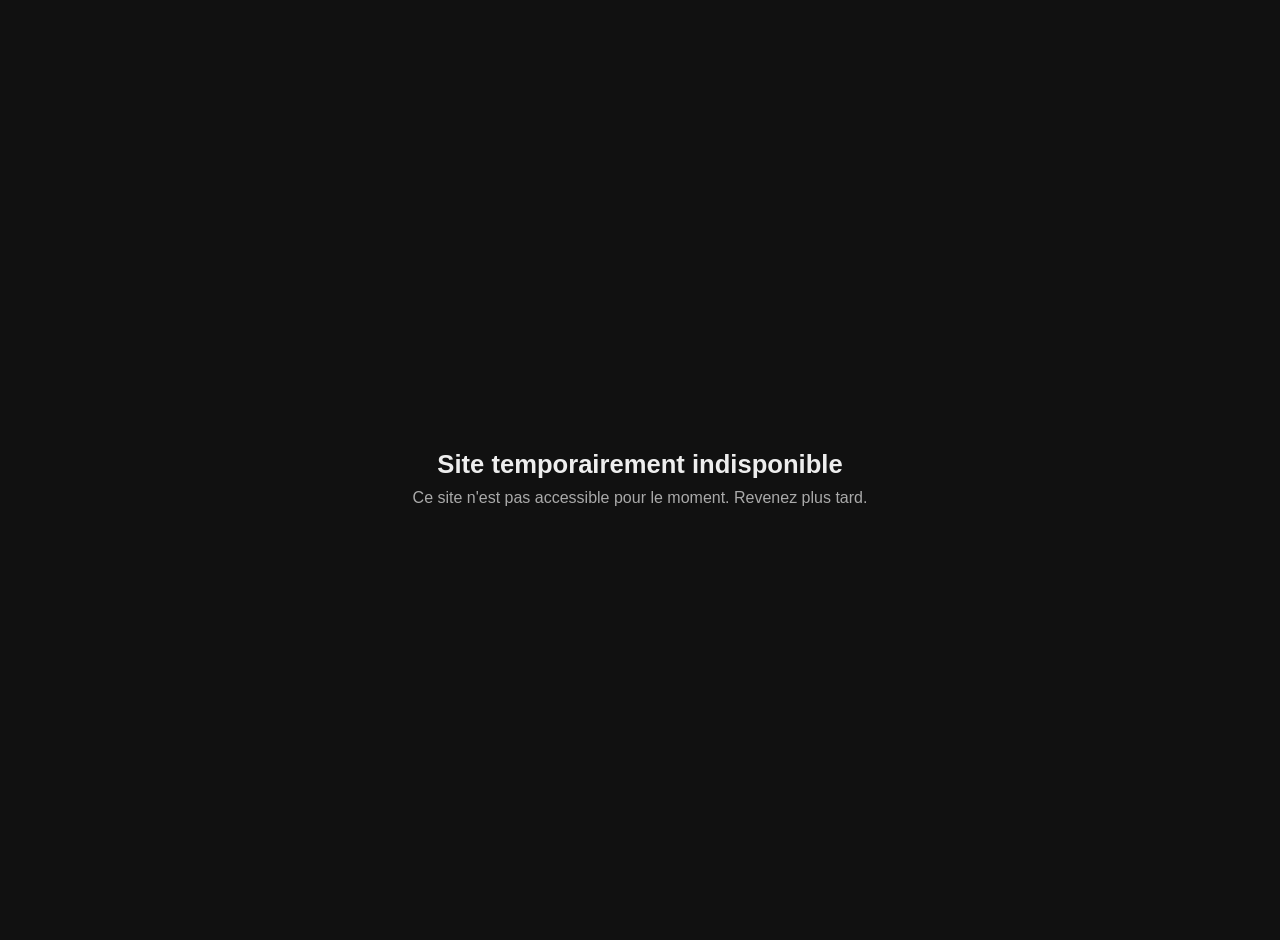
==== commit 274bae64: "Mise à jour numéro 1" ====
--- a/index.html
+++ b/index.html
@@ -1,955 +1,36 @@
 <!DOCTYPE html>
 <html lang="fr">
 <head>
-<meta charset="UTF-8">
-<meta name="viewport" content="width=device-width, initial-scale=1">
-<title>Univers de Sarah</title>
-<link rel="preconnect" href="https://fonts.googleapis.com">
-<link rel="preconnect" href="https://fonts.gstatic.com" crossorigin>
-<link href="https://fonts.googleapis.com/css2?family=Caveat:wght@500;700&family=Fraunces:ital,opsz,wght@1,9..144,400;1,9..144,500&family=Plus+Jakarta+Sans:wght@400;500;600;700&family=Unbounded:wght@400;500;600;700&display=swap" rel="stylesheet">
-<link rel="stylesheet" href="style.css">
-
+  <meta charset="UTF-8" />
+  <meta name="viewport" content="width=device-width, initial-scale=1.0" />
+  <title>Site indisponible</title>
+  <style>
+    body {
+      margin: 0;
+      height: 100vh;
+      display: flex;
+      justify-content: center;
+      align-items: center;
+      background-color: #111;
+      color: #eee;
+      font-family: Arial, sans-serif;
+      text-align: center;
+      padding: 20px;
+    }
+    h1 {
+      font-size: 1.6rem;
+      margin-bottom: 10px;
+    }
+    p {
+      color: #aaa;
+      margin: 0;
+    }
+  </style>
 </head>
 <body>
-
-<svg class="visually-hidden" aria-hidden="true">
-  <symbol id="icon-spark" viewBox="0 0 24 24">
-    <path d="M12 0c0 6.6 1.8 9.4 8 12-6.2 2.6-8 5.4-8 12 0-6.6-1.8-9.4-8-12 6.2-2.6 8-5.4 8-12z"/>
-  </symbol>
-  <symbol id="icon-lock" viewBox="0 0 24 24">
-    <path d="M6 10V8a6 6 0 0 1 12 0v2h1a1 1 0 0 1 1 1v9a1 1 0 0 1-1 1H5a1 1 0 0 1-1-1v-9a1 1 0 0 1 1-1h1zm2 0h8V8a4 4 0 0 0-8 0v2z"/>
-  </symbol>
-  <symbol id="icon-camera" viewBox="0 0 24 24">
-    <path d="M9 3l-1.5 2H4a1 1 0 0 0-1 1v13a1 1 0 0 0 1 1h16a1 1 0 0 0 1-1V6a1 1 0 0 0-1-1h-3.5L15 3H9zm3 5a5 5 0 1 1 0 10 5 5 0 0 1 0-10zm0 2a3 3 0 1 0 0 6 3 3 0 0 0 0-6z"/>
-  </symbol>
-</svg>
-
-<div class="bg-layer" aria-hidden="true">
-  <div class="blob blob-1"></div>
-  <div class="blob blob-2"></div>
-  <div class="blob blob-3"></div>
-  <canvas id="stars-canvas"></canvas>
-</div>
-<canvas id="confetti-canvas" aria-hidden="true"></canvas>
-
-<!-- ================= NAVIGATION « DOCK CÉLESTE » =================
-     Une pastille flottante (marque · section en cours · menu · thème).
-     Un clic sur « Explorer » déploie un sommaire plein écran, éditorial.
-     Les boutons gardent l'attribut data-nav : le routage par hash du JS est inchangé. -->
-<header class="dock" id="dock">
-  <div class="dock-pill">
-    <button class="dock-brand nav-link" type="button" data-nav="home" aria-label="Retour à l'accueil">
-      <svg class="icon-spark" aria-hidden="true"><use href="#icon-spark"/></svg><span>Sarah</span>
-    </button>
-    <span class="dock-sep" aria-hidden="true"></span>
-    <span class="dock-here" id="dock-here" aria-live="polite">Accueil</span>
-    <button class="dock-menu" id="dock-menu" type="button" aria-expanded="false" aria-controls="sommaire">
-      <span class="dock-menu-label">Explorer</span>
-      <span class="dock-burger" aria-hidden="true"><i></i><i></i></span>
-    </button>
-    <button class="theme-toggle nav-theme" id="theme-toggle" type="button" aria-label="Passer en mode nuit" aria-pressed="false">
-  <svg viewBox="0 0 24 24" aria-hidden="true"><path class="tt-moon" d="M20 14.5A8.5 8.5 0 0 1 9.5 4a8.5 8.5 0 1 0 10.5 10.5z"/><g class="tt-sun"><circle cx="12" cy="12" r="4.2"/><path d="M12 2v3M12 19v3M2 12h3M19 12h3M4.9 4.9l2.1 2.1M17 17l2.1 2.1M4.9 19.1L7 17M17 7l2.1-2.1" stroke="currentColor" stroke-width="1.8" stroke-linecap="round" fill="none"/></g></svg>
-</button>
+  <div>
+    <h1>Site temporairement indisponible</h1>
+    <p>Ce site n'est pas accessible pour le moment. Revenez plus tard.</p>
   </div>
-</header>
-
-<div class="sommaire" id="sommaire" role="dialog" aria-modal="true" aria-label="Sommaire du site" hidden>
-  <div class="sommaire-bg" data-nav-close></div>
-  <nav class="sommaire-inner" aria-label="Navigation principale">
-    <div class="som-group">
-      <p class="som-title">Ton coin</p>
-      <button class="som-link nav-link" type="button" data-nav="home" style="--c1:#F0D79A;--c2:#B9823A"><span class="som-orb"></span><span class="som-name">Accueil</span><span class="som-tag">là où tout commence</span></button>
-      <button class="som-link nav-link" type="button" data-nav="letters" style="--c1:#F1CFA8;--c2:#B8693F"><span class="som-orb"></span><span class="som-name">Lettres</span><span class="som-tag">à ouvrir selon l'humeur</span></button>
-      <button class="som-link nav-link" type="button" data-nav="calendar" style="--c1:#D6DDAE;--c2:#6F8148"><span class="som-orb"></span><span class="som-name">Calendrier</span><span class="som-tag">un chemin d'étoiles</span></button>
-    </div>
-    <div class="som-group">
-      <p class="som-title">Jouer</p>
-      <a class="som-link" href="clicker.html" style="--c1:#F0D79A;--c2:#B9823A"><span class="som-orb"></span><span class="som-name">Fabrique d'étoiles</span><span class="som-tag">le clicker en orbite</span></a>
-      <a class="som-link" href="cinema.html" style="--c1:#E9B4AE;--c2:#8E4B49"><span class="som-orb"></span><span class="som-name">Salle de ciné</span><span class="som-tag">films, quiz et séances</span></a>
-      <button class="som-link nav-link" type="button" data-nav="window" style="--c1:#CDB8D9;--c2:#7B5A86"><span class="som-orb"></span><span class="som-name">La chambre</span><span class="som-tag">et sa fenêtre sur le ciel</span></button>
-    </div>
-    <div class="som-group">
-      <p class="som-title">Mystères</p>
-      <button class="som-link nav-link" type="button" data-nav="secret" style="--c1:#BFD8C2;--c2:#4F7A5E"><span class="som-orb"></span><span class="som-name">Le Coffre</span><span class="som-tag">quatre épreuves</span></button>
-      <a class="som-link" href="soleil-lune.html" style="--c1:#F6E8C2;--c2:#9A7F9C"><span class="som-orb"></span><span class="som-name">Soleil / Lune</span><span class="som-tag">un coin à part</span></a>
-      <a class="som-link is-mourn" href="sanctuary.html" style="--c1:#B5C3C8;--c2:#4A5A63"><span class="som-orb"></span><span class="som-name">L'Échappée</span><span class="som-tag">une pièce à explorer</span></a>
-      <button class="patch-open" id="patch-open" type="button">Voir les nouveautés</button>
-    </div>
-  </nav>
-</div>
-
-
-
-
-<!-- ================= NOUVEAUTÉS : page de lecture à l'arrivée (une fois par version) ================= -->
-<div class="nw" id="news" role="dialog" aria-modal="true" aria-labelledby="nw-t0" hidden>
-  <div class="nw-card">
-    <button class="nw-x" id="nw-x" type="button" aria-label="Fermer les nouveautés" hidden>
-      <svg viewBox="0 0 24 24" aria-hidden="true"><path d="M6 6l12 12M18 6L6 18" stroke="currentColor" stroke-width="2.2" stroke-linecap="round" fill="none"/></svg>
-    </button>
-    <div class="nw-top"><span class="nw-stamp">Nouveau</span><span class="nw-count" id="nw-count" aria-live="polite"></span></div>
-    <div class="nw-slides" id="nw-slides">
-      <section class="nw-slide" data-i="0" aria-labelledby="nw-t0">
-        <p class="nw-sub">Prends une minute pour lire</p>
-        <h2 class="nw-title" id="nw-t0">Tout est nouveau</h2>
-        <p class="nw-intro">Depuis ta dernière visite, j'ai refait une bonne partie du site. Les anciennes annonces ont disparu : <strong>tout ce que tu vas lire maintenant est neuf</strong>. Lis chaque page, je t'ai laissé de quoi découvrir.</p>
-      </section>
-      <section class="nw-slide" data-i="1" aria-labelledby="nw-t1" hidden>
-        <p class="nw-sub">Accueil et menu</p>
-        <h2 class="nw-title" id="nw-t1">Une arrivée plus simple</h2>
-        <ul class="nw-list"><li>Tu arrives <strong>directement sur ta page</strong>, sans écran d'introduction.</li><li>Un <strong>nouveau menu</strong> te permet d'aller partout : lettres, calendrier, jeux, chambre, coffre.</li><li>L'ancienne page « Ton univers » n'existe plus : <strong>le bouton retour te ramène toujours à l'accueil</strong>.</li></ul>
-      </section>
-      <section class="nw-slide" data-i="2" aria-labelledby="nw-t2" hidden>
-        <p class="nw-sub">Un jour après l'autre</p>
-        <h2 class="nw-title" id="nw-t2">Un nouveau calendrier</h2>
-        <ul class="nw-list"><li>Le calendrier a été <strong>entièrement refait</strong>.</li><li>Il s'ouvre <strong>directement sur novembre</strong>.</li><li>Ouvre la case du jour, une surprise t'attend chaque fois.</li></ul>
-      </section>
-      <section class="nw-slide" data-i="3" aria-labelledby="nw-t3" hidden>
-        <p class="nw-sub">À ouvrir une par une</p>
-        <h2 class="nw-title" id="nw-t3">Des lettres redessinées</h2>
-        <ul class="nw-list"><li>Chaque lettre est maintenant une <strong>enveloppe en couleur</strong>, claire et facile à repérer.</li><li>Elles s'ouvrent d'un clic, et celles que tu as déjà lues restent marquées.</li></ul>
-      </section>
-      <section class="nw-slide" data-i="4" aria-labelledby="nw-t4" hidden>
-        <p class="nw-sub">Un vrai jeu de galaxie</p>
-        <h2 class="nw-title" id="nw-t4">La Fabrique d'étoiles, refaite</h2>
-        <ul class="nw-list"><li>Une <strong>galaxie en 3D</strong> : zoome avec la molette, maintiens le clic gauche pour la faire tourner. Elle reste toujours au centre.</li><li>Des <strong>orbiteurs</strong> à acheter, des améliorations, des comètes : <strong>plus une comète est rare, plus elle met de temps à arriver</strong>.</li><li>La <strong>Supernova</strong> te fait renaître : barre de progression, bonus gagné et ce que tu perds, tout est affiché avant de confirmer.</li><li>Nouvelle sauvegarde : la partie repart de zéro.</li></ul>
-      </section>
-      <section class="nw-slide" data-i="5" aria-labelledby="nw-t5" hidden>
-        <p class="nw-sub">Quatre épreuves</p>
-        <h2 class="nw-title" id="nw-t5">Le Coffre, réécrit</h2>
-        <ul class="nw-list"><li>Quatre épreuves différentes : un message à déchiffrer, une constellation à rejouer, des étoiles à éteindre, un puzzle du ciel.</li><li>Il faut les réussir <strong>dans l'ordre</strong> pour ouvrir le coffre.</li><li>Ta progression est gardée sur cet appareil.</li></ul>
-      </section>
-      <section class="nw-slide" data-i="6" aria-labelledby="nw-t6" hidden>
-        <p class="nw-sub">C'est à toi</p>
-        <h2 class="nw-title" id="nw-t6">Voilà, tu as tout lu</h2>
-        <ul class="nw-list"><li>Tu peux <strong>rouvrir cette page</strong> quand tu veux depuis le menu, avec « Voir les nouveautés ».</li><li>Maintenant, va explorer.</li></ul>
-      </section>
-    </div>
-    <div class="nw-dots" id="nw-dots" aria-hidden="true"></div>
-    <div class="nw-foot">
-      <button class="nw-btn nw-prev" id="nw-prev" type="button">Retour</button>
-      <button class="nw-btn nw-next" id="nw-next" type="button"><i class="nw-fill" aria-hidden="true"></i><span id="nw-next-label">Suivant</span></button>
-    </div>
-    <p class="nw-hint" id="nw-hint">Lis la page : le bouton se débloque dans quelques secondes.</p>
-  </div>
-</div>
-
-<!-- ================= ÉCRAN 1 : ACCUEIL ================= -->
-<div class="screen" id="screen-home">
-  <main>
-    <section class="hero">
-      <p class="eyebrow"><svg class="icon-spark" aria-hidden="true"><use href="#icon-spark"/></svg>Une page rien que pour toi</p>
-      <h1 class="hero-title" aria-label="Sarah">
-        <span class="letter" style="animation-delay:.05s">S</span><span class="letter" style="animation-delay:.14s">a</span><span class="letter" style="animation-delay:.23s">r</span><span class="letter" style="animation-delay:.32s">a</span><span class="letter" style="animation-delay:.41s">h</span>
-      </h1>
-      <p class="hero-subtitle">l'étoile la plus brillante que je connaisse</p>
-      <p class="hero-text">Ici, pas de filtre, pas de mise en scène — juste tout ce qu'on pense de toi, réuni dans un petit coin d'univers. Descends, prends ton temps.</p>
-      <div class="hero-actions">
-        <a class="btn-wish" id="wish-btn" href="soleil-lune.html">
-          <svg class="icon-spark" aria-hidden="true"><use href="#icon-spark"/></svg>
-          Soleil / Lune
-        </a>
-        <span class="scroll-cue">continue de scroller
-          <svg viewBox="0 0 24 24" fill="none" stroke="currentColor" stroke-width="2" aria-hidden="true"><path d="M12 4v16M6 14l6 6 6-6"/></svg>
-        </span>
-      </div>
-    </section>
-
-    <div class="ticker-wrap" aria-hidden="true">
-      <div class="ticker">
-        <span><svg class="icon-spark"><use href="#icon-spark"/></svg>MEILLEURE AMIE</span>
-        <span><svg class="icon-spark"><use href="#icon-spark"/></svg>HUMAINE EXCEPTIONNELLE</span>
-        <span><svg class="icon-spark"><use href="#icon-spark"/></svg>LUMIÈRE DE LA GALAXIE</span>
-        <span><svg class="icon-spark"><use href="#icon-spark"/></svg>COSMIC QUEEN</span>
-        <span><svg class="icon-spark"><use href="#icon-spark"/></svg>IRREMPLAÇABLE</span>
-        <span><svg class="icon-spark"><use href="#icon-spark"/></svg>MEILLEURE AMIE</span>
-        <span><svg class="icon-spark"><use href="#icon-spark"/></svg>HUMAINE EXCEPTIONNELLE</span>
-        <span><svg class="icon-spark"><use href="#icon-spark"/></svg>LUMIÈRE DE LA GALAXIE</span>
-        <span><svg class="icon-spark"><use href="#icon-spark"/></svg>COSMIC QUEEN</span>
-        <span><svg class="icon-spark"><use href="#icon-spark"/></svg>IRREMPLAÇABLE</span>
-      </div>
-    </div>
-
-    <section class="block portals" id="portals" aria-labelledby="portals-title">
-      <div class="container">
-        <div class="section-head" data-reveal>
-          <p class="eyebrow"><svg class="icon-spark" aria-hidden="true"><use href="#icon-spark"/></svg>Quatre portes</p>
-          <h2 id="portals-title">Où veux-tu aller&nbsp;?</h2>
-          <p class="lede">chaque planète a son ambiance</p>
-        </div>
-        <div class="portal-grid">
-          <a class="portal" href="clicker.html" style="--c1:#F0D79A;--c2:#B9823A" data-reveal>
-            <span class="portal-orb" aria-hidden="true"></span><h3>Fabrique d'étoiles</h3>
-            <p>Un clicker où tes planètes tournent autour de l'étoile mère.</p><span class="portal-go">Jouer</span>
-          </a>
-          <a class="portal" href="cinema.html" style="--c1:#E9B4AE;--c2:#8E4B49" data-reveal>
-            <span class="portal-orb" aria-hidden="true"></span><h3>Salle de ciné</h3>
-            <p>Tes films préférés, un quiz et la prochaine séance.</p><span class="portal-go">Entrer</span>
-          </a>
-          <a class="portal" href="soleil-lune.html" style="--c1:#F6E8C2;--c2:#9A7F9C" data-reveal>
-            <span class="portal-orb" aria-hidden="true"></span><h3>Soleil / Lune</h3>
-            <p>Un coin à part, pour ceux qui veillent sur toi.</p><span class="portal-go">Ouvrir</span>
-          </a>
-          <a class="portal is-mourn" href="sanctuary.html" style="--c1:#B5C3C8;--c2:#4A5A63" data-reveal>
-            <span class="portal-orb" aria-hidden="true"></span><h3>L'Échappée</h3>
-            <p>Une pièce calme, en souvenir.</p><span class="portal-go">Entrer doucement</span>
-          </a>
-        </div>
-      </div>
-    </section>
-
-    <section class="block" id="messages">
-      <div class="container">
-        <div class="section-head">
-          <p class="eyebrow"><svg class="icon-spark"><use href="#icon-spark"/></svg>Message depuis ma galaxie</p>
-          <h2>Ce que je pense de toi</h2>
-          <span class="lede">Quatre vérités, écrites depuis mon cœur :</span>
-        </div>
-
-        <!-- ÉDITABLE : remplace les 4 textes ci-dessous par tes vrais messages -->
-        <div class="message-grid">
-          <article class="msg-card" data-reveal>
-            <span class="tag">Preuve n°01</span>
-            <p>Il y a des gens qui entrent dans une pièce et tout devient plus léger. C'est toi. Sans même le vouloir, tu rends les journées ordinaires plus douces, et c'est un cadeau dont je ne me lasse pas.</p>
-          </article>
-          <article class="msg-card" data-reveal>
-            <span class="tag">Preuve n°02</span>
-            <p>Je t'ai vue encaisser des choses qui auraient fait plier beaucoup de monde, et continuer à sourire, à prendre soin des autres. Cette force tranquille, c'est ce qui m'impressionne le plus chez toi.</p>
-          </article>
-          <article class="msg-card" data-reveal>
-            <span class="tag">Preuve n°03</span>
-            <p>Avec toi, je n'ai jamais eu à faire semblant. Tu écoutes sans juger, tu trouves les mots justes même quand moi je les cherche, et tu me fais sentir que mes histoires comptent, même les plus petites.</p>
-          </article>
-          <article class="msg-card" data-reveal>
-            <span class="tag">Preuve n°04</span>
-            <p>Notre amitié, c'est des fous rires pour rien, des vocaux qui n'en finissent plus et des silences qui ne pèsent jamais. Je ne sais pas ce que je ferais sans ça, et je n'ai pas l'intention de le découvrir.</p>
-          </article>
-        </div>
-
-        <p class="signoff">— toujours dans ton équipe.</p>
-      </div>
-    </section>
-
-    <section class="block" id="family">
-      <div class="container">
-        <div class="section-head">
-          <p class="eyebrow"><svg class="icon-spark"><use href="#icon-spark"/></svg>Depuis leur galaxie à eux</p>
-          <h2>Ta fratrie a aussi des choses à dire</h2>
-          <span class="lede">ils n'ont pas pu s'empêcher de participer.</span>
-        </div>
-      </div>
-
-      <!-- ÉDITABLE : les messages de la fratrie (un <article> par personne) -->
-      <div class="container">
-        <div class="fam-reader" id="fam-reader">
-          <div class="fam-tabs" id="fam-tabs" role="tablist" aria-label="Choisir un message de la fratrie"></div>
-          <div class="fam-stage">
-          <article class="fam-card" role="tabpanel">
-            <span class="badge"><svg class="icon-spark"><use href="#icon-spark"/></svg>Frère</span>
-            <p class="who">Alexis</p>
-            <p>Heyllo ma Sœur d'amour magique a moi que j'aime ! 
-
-Ben voilà, apparemment il y en a un qui souhaitait te faire plaisir alors j'en profite pour te faire rappeler juste par un pur égoïsme d'amour que je suis Fan de toi ! 
-
-On en a traversé des épreuves, depuis qu'on est gamin, les bon et mauvais moment.. mais je suis extrêmement fière de notre parcours car grâce a cela et contre tout. On est plus que jamais proche avec toi Jess et tyty.
-
-Aujourd'hui ont est complice grâce a nos connaissances égale sur toute la cinématographie qu'on nous a inculquer depuis qu'on est pitchou et c'est pas fini ^^
-
-
-On se tape des barres a tout bout de champ et on a actuellement des Xenomorph a buter !!
-
-Loin de moi l'idée de prendre la vedette sur notre chèr et fort sympathique Ice, mais je voulais te faire savoir encore est toujours que tu fais partie des personnes que j'aime par dessus absolument tout au monde ! 
-
-Je t'aime ma soeur, ma Jynx ! 
-Et de la part de Homer Simpson : Ta gueule ! ❤️</p>
-          </article>
-          <article class="fam-card" role="tabpanel">
-            <span class="badge"><svg class="icon-spark"><use href="#icon-spark"/></svg>Frère</span>
-            <p class="who">Tywenn</p>
-            <p>Coucou Sassou 😁 ! Je ne suis pas la meilleur personne pour mettre ce genre de choses par écrit, mais je voulais quand même te laisser quelques mots.
-
-Ce que j’aime chez toi, c’est ta gentillesse et surtout l’humour qu’on peut avoir ensemble et avec notre frère et notre sœur. C’est peut-être des choses simples, mais c’est justement ces petits moments qui comptent beaucoup pour moi.
-
-Je repense notamment de temps en temps à nos parties sur Back 4 Blood. C’est un jeu que j’aime énormément, et le fait d’y avoir joué pour la première fois avec toi en a fait un souvenir que je garde particulièrement. C’était juste des parties de jeu, mais j’ai vraiment passé de très bons moments avec toi.
-
-S’il y a une chose que j’aimerais que tu retiennes, c’est de toujours avoir confiance en toi. N’aie pas peur d’avancer, d’essayer, de te tromper ou de prendre et de reprendre des chemins différents. La vie passe vite, je dis ça alors que j'en est que 19 ans, mais je le vois, alors profite, profite des personnes qui t’entourent et surtout, profite des moments que la vie te donne.
-
-Je ne te le dis peut-être pas souvent, mais tu comptes beaucoup pour moi et je suis content de t’avoir comme sœur ❤️❤️❤️
-
-Des gros bisous moche 3 ❤️🥰😘</p>
-          </article>
-          <article class="fam-card" role="tabpanel">
-            <span class="badge"><svg class="icon-spark"><use href="#icon-spark"/></svg>Sœur</span>
-            <p class="who">Jessica</p>
-            <p>A toi, ma sœur, mais pas seulement, pas juste une sœur mais une âme sœur, une âme jumelle, mon souffle de vie, mon rayon de soleil, ma safe-place, là où naît mon courage, là où se meurent mes doutes, le départ de mes forces, la destination de ma volonté, c'est dans ton existence que j'ai trouvé ma raison d'être, ma détermination à combattre chaque épreuve de la vie, sans toi je serais incomplète, inachevée. Il n’existe aucune définition de l'amour qui puisse poser des mots sur la puissance et la profondeur de celui que je te porte, tant il transcende tout ce qui existe de tangible en notre monde. A toi, ma sœur, je t'aime bien au-delà des mots, bien au-delà des émotions, bien au-delà de chaque réalité qui fût, qui est et qui sera.</p>
-          </article>
-          </div>
-        </div>
-      </div>
-    </section>
-
-    <section class="block">
-      <div class="container">
-        <div class="teaser-grid">
-          <div class="cal-teaser" data-reveal>
-            <p class="eyebrow"><svg class="icon-spark"><use href="#icon-spark"/></svg>Et ce n'est pas fini</p>
-            <h2>Un mois entier de toi</h2>
-            <p class="sub">septembre, octobre… et novembre en plus</p>
-            <button class="btn-cal" type="button" data-nav="calendar">
-              <svg class="icon-spark" aria-hidden="true"><use href="#icon-spark"/></svg>
-              Ouvrir le calendrier
-            </button>
-          </div>
-          <div class="cal-teaser letters-teaser" data-reveal>
-            <p class="eyebrow"><svg class="icon-spark"><use href="#icon-spark"/></svg>Pour chaque humeur</p>
-            <h2>Des lettres pour toi</h2>
-            <p class="sub">à ouvrir seulement quand le moment est venu</p>
-            <button class="btn-cal" type="button" data-nav="letters">
-              <svg class="icon-spark" aria-hidden="true"><use href="#icon-spark"/></svg>
-              Voir les lettres
-            </button>
-          </div>
-        </div>
-      </div>
-    </section>
-  </main>
-
-  <footer class="sign-off">
-    <svg class="icon-spark big" aria-hidden="true"><use href="#icon-spark"/></svg>
-    <p class="made">faite avec tout mon cœur, pour toi.</p>
-    <p class="date" id="footer-date">—</p>
-    <button class="btn-replay" id="replay-btn" type="button">revoir la surprise ✦</button>
-  </footer>
-</div>
-
-<!-- ================= ÉCRAN 2 : CALENDRIER ================= -->
-<div class="screen" id="screen-calendar">
-  <div class="cal-screen container">
-    <div class="cal-header">
-      <p class="eyebrow"><svg class="icon-spark"><use href="#icon-spark"/></svg>Calendrier secret</p>
-      <h2 tabindex="-1" id="cal-heading">Un mois de toi</h2>
-      <span class="lede">une étoile par jour, un peu d'amour à chaque fois</span>
-      <div class="cal-tabs" role="tablist" aria-label="Choisir le mois">
-        <button class="cal-tab is-active" type="button" role="tab" data-cal="calendar" aria-selected="true">Novembre</button>
-        <button class="cal-tab" type="button" role="tab" data-cal="calendar-sept" aria-selected="false">Septembre · octobre</button>
-      </div>
-      <p class="cal-status" id="cal-status">Chargement…</p>
-      <div class="cal-prog" id="cal-prog" aria-hidden="true"><div class="cal-prog-bar"><i></i></div><span></span></div>
-    </div>
-
-    <div class="cal-grid-wrap">
-      <div class="cal-board" id="cal-grid" aria-label="Calendrier : une case par jour"></div>
-    </div>
-
-    <div class="cal-legend">
-      <span><span class="legend-dot today"></span>aujourd'hui</span>
-      <span><span class="legend-dot"></span>à ouvrir</span>
-      <span><span class="legend-dot locked"></span>pas encore</span>
-    </div>
-  </div>
-</div>
-
-<!-- ================= ÉCRAN 3 : CASE OUVERTE ================= -->
-<div class="screen" id="screen-day">
-  <div class="day-screen">
-    <p class="day-label" id="day-label">JOUR —</p>
-    <h2 class="day-text" id="day-text" tabindex="-1"></h2>
-    <div class="day-nav">
-      <button class="btn-ghost" type="button" id="day-prev">← jour précédent</button>
-      <button class="btn-ghost" type="button" data-nav="calendar">retour au calendrier</button>
-      <button class="btn-ghost" type="button" id="day-next">jour suivant →</button>
-    </div>
-  </div>
-</div>
-
-<!-- ================= ÉCRAN 4 : LETTRES ================= -->
-<div class="screen" id="screen-letters">
-  <div class="desk-screen container">
-    <div class="cal-header">
-      <p class="eyebrow"><svg class="icon-spark"><use href="#icon-spark"/></svg>Pour chaque humeur</p>
-      <h2 tabindex="-1" id="letters-heading">Des lettres pour toi</h2>
-      <span class="lede">à ouvrir seulement quand le moment est venu</span>
-    </div>
-
-    <!-- barre d'outils : filtre, progression, lettre au hasard -->
-    <div class="desk-bar">
-      <div class="desk-filters" role="group" aria-label="Filtrer les lettres">
-        <button class="desk-chip is-active" type="button" data-filter="all" aria-pressed="true">Toutes</button>
-        <button class="desk-chip" type="button" data-filter="new" aria-pressed="false">À ouvrir</button>
-        <button class="desk-chip" type="button" data-filter="read" aria-pressed="false">Déjà ouvertes</button>
-      </div>
-      <p class="desk-count" id="letters-count" aria-live="polite"></p>
-      <button class="desk-random" id="letters-random" type="button"><svg viewBox="0 0 24 24" aria-hidden="true"><use href="#icon-spark"/></svg>Une au hasard</button>
-    </div>
-
-    <!-- ÉDITABLE : les lettres viennent du tableau LETTERS dans le script -->
-    <div class="desk" id="letters-desk">
-      <div class="desk-grid" id="letters-grid"></div>
-    </div>
-  </div>
-</div>
-
-<!-- ================= ÉCRAN 5 : LETTRE OUVERTE ================= -->
-<div class="screen" id="screen-letter">
-  <div class="day-screen letter-page">
-    <article class="paper" aria-labelledby="letter-word">
-      <span class="paper-seal" aria-hidden="true"><svg viewBox="0 0 24 24"><use href="#icon-spark"/></svg></span>
-      <p class="day-label" id="letter-trigger">—</p>
-      <h2 class="day-text" id="letter-word" tabindex="-1"></h2>
-      <span class="paper-rule" aria-hidden="true"></span>
-      <p class="letter-sub" id="letter-sub"></p>
-      <svg class="paper-flourish" viewBox="0 0 120 14" aria-hidden="true"><path d="M2 7h40M78 7h40" stroke="currentColor" stroke-width="1" fill="none" stroke-linecap="round"/><path d="M60 1l1.6 4.9L66 7l-4.4 1.1L60 13l-1.6-4.9L54 7l4.4-1.1z" fill="currentColor"/></svg>
-    </article>
-    <div class="day-nav">
-      <button class="btn-ghost" type="button" id="letter-prev">← lettre précédente</button>
-      <button class="btn-ghost" type="button" data-nav="letters">retour aux lettres</button>
-      <button class="btn-ghost" type="button" id="letter-next">lettre suivante →</button>
-    </div>
-  </div>
-</div>
-
-<!-- ================= ÉCRAN 6 : FENÊTRE ================= -->
-<div class="screen" id="screen-window">
-  <div class="window-screen" id="room-scene">
-    <!-- Décor : chambre gaming RGB autour de la fenêtre, purement visuel. -->
-    <div class="room-led" aria-hidden="true"></div>
-    <div class="room-ambient" aria-hidden="true"></div>
-    <div class="room-floor" aria-hidden="true"></div>
-    <div class="room-neon" aria-hidden="true">GG</div>
-    <div class="room-hex" aria-hidden="true"><i></i><i></i><i></i><i></i><i></i><i></i><i></i></div>
-    <div class="room-poster" aria-hidden="true"></div>
-    <div class="room-desk" aria-hidden="true">
-      <div class="gm-chair"><i></i></div>
-      <i class="gm-leg l"></i><i class="gm-leg r"></i>
-      <div class="gm-pc"><i class="fan"></i><i class="fan"></i><i class="fan"></i></div>
-      <div class="gm-monitor"><div class="gm-screen"></div><i class="gm-stand"></i></div>
-      <div class="gm-top"></div>
-      <i class="gm-pad"></i><i class="gm-kb"></i><i class="gm-mouse"></i>
-    </div>
-    <div class="room-shelf" aria-hidden="true">
-      <span class="shelf-book book-1"></span>
-      <span class="shelf-book book-2"></span>
-      <span class="shelf-book book-3"></span>
-      <span class="shelf-figure"></span>
-      <span class="shelf-frame"></span>
-    </div>
-
-    <div class="room-wall" aria-hidden="true"></div>
-    <div class="room-rug" aria-hidden="true"></div>
-    <div class="room-caption">
-      <p class="eyebrow"><svg class="icon-spark" aria-hidden="true"><use href="#icon-spark"/></svg>Depuis l'intérieur</p>
-      <h2 tabindex="-1" id="window-heading">Regarde par la fenêtre</h2>
-      <p class="lede">le ciel est calme, ce soir. clique sur la vitre pour aller le voir de plus près.</p>
-    </div>
-
-    <div class="window-frame" id="window-frame">
-      <button class="window-glass" id="window-glass" type="button" aria-label="Sortir regarder le ciel">
-        <canvas id="window-stars-canvas"></canvas>
-        <span class="window-hint" aria-hidden="true"><svg class="icon-spark"><use href="#icon-spark"/></svg></span>
-      </button>
-      <div class="window-mullions" aria-hidden="true"></div>
-    </div>
-    <div class="window-sill" aria-hidden="true"></div>
-    <div class="room-curtain l" aria-hidden="true"></div><div class="room-curtain r" aria-hidden="true"></div>
-  </div>
-</div>
-
-<!-- overlay de "traversée" de la fenêtre : effet de vitesse-étoiles plein écran -->
-<div class="warp-overlay" id="warp-overlay" aria-hidden="true">
-  <canvas id="warp-canvas"></canvas>
-</div>
-
-<!-- ================= ÉCRAN 7 : CIEL ================= -->
-<div class="screen" id="screen-sky">
-  <div class="sky-screen">
-    <canvas id="sky-canvas" tabindex="-1"></canvas>
-    <p class="sky-hint" id="sky-hint">bouge la souris pour explorer · clique sur une étoile brillante</p>
-    <p class="sky-progress" id="sky-progress" aria-live="polite"></p>
-    <button class="sky-back" type="button" data-nav="window">← retour à l'intérieur</button>
-    <div class="sky-dim" id="sky-dim" aria-hidden="true"></div>
-
-    <!-- ÉDITABLE : les 5 constellations viennent du tableau CONSTELLATIONS dans le script -->
-    <div class="constellation-card" id="constellation-card" role="dialog" aria-modal="false" aria-labelledby="card-title">
-      <button class="card-close" id="card-close" type="button" aria-label="Fermer">×</button>
-      <span class="card-date" id="card-date">—</span>
-      <h3 id="card-title" tabindex="-1">—</h3>
-      <p id="card-text"></p>
-      <img class="card-img" id="card-img" alt="" hidden>
-    </div>
-  </div>
-</div>
-
-<div class="screen" id="screen-secret">
-  <div class="vault" id="vault">
-
-    <!-- ÉTAT 1 : le coffre est fermé → 4 épreuves à passer -->
-    <div class="vault-locked" id="vault-locked">
-      <p class="vault-eyebrow"><svg class="icon-spark" aria-hidden="true"><use href="#icon-spark"/></svg>Rien que pour toi</p>
-      <h2 class="vault-title" id="vault-heading" tabindex="-1">Le Coffre</h2>
-      <p class="vault-lede">Quatre épreuves gardent le coffre. Passe-les une par une.</p>
-
-      <ol class="trial-steps" id="trial-steps" aria-label="Les quatre épreuves"></ol>
-      <section class="trial" id="trial">
-        <header class="trial-head">
-          <span class="trial-num" id="trial-num" aria-hidden="true">1</span>
-          <div class="trial-head-text">
-            <p class="trial-kind" id="trial-kind"></p>
-            <h3 class="trial-title" id="trial-title"></h3>
-          </div>
-        </header>
-        <p class="trial-text" id="trial-text"></p>
-        <div class="trial-board" id="trial-board"></div>
-        <p class="trial-msg" id="trial-msg" role="status" aria-live="polite"></p>
-        <div class="trial-actions">
-          <button type="button" class="trial-btn ghost" id="trial-reset">Recommencer</button>
-          <button type="button" class="trial-btn" id="trial-next" hidden>Épreuve suivante</button>
-        </div>
-      </section>
-
-    </div>
-
-    <!-- ÉTAT 2 : le coffre est ouvert → le ciel des raisons, puis la lettre -->
-    <div class="vault-open" id="vault-open" hidden>
-      <p class="vault-eyebrow"><svg class="icon-spark" aria-hidden="true"><use href="#icon-spark"/></svg>Le coffre est ouvert</p>
-      <h2 class="vault-title" id="vault-open-heading" tabindex="-1">Sept raisons de briller</h2>
-      <p class="vault-lede" id="vault-open-lede">Touche chaque étoile pour lire une raison.</p>
-      <div class="vault-sky" id="vault-sky">
-        <svg class="vault-sky-lines" id="vault-sky-lines" viewBox="0 0 1000 520" preserveAspectRatio="none" aria-hidden="true"></svg>
-        <div class="vault-stars" id="vault-stars"></div>
-      </div>
-      <div class="vault-reason" id="vault-reason" role="status" aria-live="polite">
-        <p class="vault-reason-count" id="vault-reason-count"></p>
-        <h3 id="vault-reason-title"></h3>
-        <p id="vault-reason-text"></p>
-      </div>
-      <button class="vault-letter-btn" id="vault-letter-btn" type="button" hidden>Lire ma lettre</button>
-    </div>
-
-    <!-- la lettre finale -->
-    <div class="vault-letter" id="vault-letter" role="dialog" aria-modal="true" aria-labelledby="vault-letter-greeting" hidden>
-      <div class="vault-letter-backdrop" data-letter-close></div>
-      <article class="vault-letter-paper">
-        <button class="vault-letter-close" type="button" data-letter-close aria-label="Fermer la lettre">
-          <svg viewBox="0 0 24 24" aria-hidden="true"><path d="M6 6l12 12M18 6L6 18" stroke="currentColor" stroke-width="2.2" stroke-linecap="round" fill="none"/></svg>
-        </button>
-        <h3 id="vault-letter-greeting"></h3>
-        <div id="vault-letter-body"></div>
-        <p class="vault-letter-sign" id="vault-letter-sign"></p>
-      </article>
-    </div>
-  </div>
-</div>
-
-<script src="script.js"></script>
-<script>
-/* =========================================================
-   LE COFFRE : code autonome (ne dépend pas de script.js)
-   Il est volontairement séparé : si autre chose plante sur la
-   page, le coffre et ses 4 épreuves marchent quand même.
-   ========================================================= */
-(function(){
-  'use strict';
-  try{
-
-  /* ---------- ÉDITABLE : textes ---------- */
-  var REASONS = [
-    { title: "Ta façon d'écouter", text: "Tu écoutes pour comprendre, pas pour répondre. Peu de gens savent faire ça, et toi tu le fais sans même y penser." },
-    { title: "Ton rire", text: "Il est contagieux. Il y a des jours où il suffit que je l'entende pour que tout aille mieux." },
-    { title: "Ta loyauté", text: "Quand tu es là, tu es là pour de bon, dans les bons moments comme dans les moins bons." },
-    { title: "Ta sensibilité", text: "Elle te fait parfois douter, mais c'est aussi ce qui te rend si humaine et si attentionnée." },
-    { title: "Tes folies", text: "Les idées improbables, les vocaux de vingt minutes, les fous rires à des heures impossibles. Merci d'être aussi dingue que moi." },
-    { title: "Ta force", text: "Tu avances même quand c'est dur, et tu ne le montres pas toujours. Moi, je le vois, et je suis fier de toi." },
-    { title: "Ta présence", text: "Juste le fait que tu existes et que tu sois dans ma vie. Le reste n'est que du bonus." }
-  ];
-  var GREETING = "Chère Sarah,";
-  var LETTER = [
-    "Si tu lis ces lignes, c'est que tu as exploré tout l'univers jusqu'au bout. Bravo, et surtout merci d'avoir pris le temps.",
-    "Ce site, je l'ai construit pour te dire, autrement qu'avec un simple message, à quel point tu comptes pour moi. Chaque étoile, chaque lettre, chaque petite surprise est là pour une seule raison : te faire sourire.",
-    "Quoi qu'il arrive, je serai toujours dans ton équipe. Ne l'oublie jamais."
-  ];
-  var SIGNATURE = "Avec tout mon cœur,";
-  var RIDDLE = "JE BRILLE SANS FLAMME ET LA NUIT JE TE GUIDE. QUI SUIS-JE ?"; /* majuscules, sans accents */
-  var KEY = "CIEL";                                                          /* clé du chiffre */
-  var ANSWERS = ['etoile', 'une etoile', 'une etoile filante', 'etoiles', 'les etoiles'];
-  var STAR_POS = [ [10,30], [24,62], [40,80], [58,86], [74,70], [88,44], [50,24] ];
-  var DEFS = [
-    { name: 'Le message codé', kind: 'Décryptage', text: "Le message est chiffré avec une clé secrète : chaque lettre est décalée selon une lettre du mot-clé, qui se répète. Indice : la clé est l’endroit où vivent les étoiles (4 lettres). Trouve-la pour lire l’énigme, puis réponds." },
-    { name: 'La constellation', kind: 'Mémoire', text: "Les étoiles s’allument dans un certain ordre. Rejoue la suite sans te tromper : elle s’allonge à chaque tour (7 étoiles)." },
-    { name: 'Extinction', kind: 'Logique', text: "Toucher une étoile change aussi ses quatre voisines. Éteins-les toutes." },
-    { name: 'Le puzzle du ciel', kind: 'Puzzle', text: "Les morceaux du ciel sont mélangés. Fais glisser les pièces pour les remettre de 1 à 8, la case vide en bas à droite." }
-  ];
-
-  /* ---------- éléments ---------- */
-  function $(id){ return document.getElementById(id); }
-  var E = {
-    locked: $('vault-locked'), open: $('vault-open'),
-    steps: $('trial-steps'), num: $('trial-num'), kind: $('trial-kind'), title: $('trial-title'),
-    text: $('trial-text'), board: $('trial-board'), msg: $('trial-msg'),
-    reset: $('trial-reset'), next: $('trial-next'),
-    stars: $('vault-stars'), lines: $('vault-sky-lines'), lede: $('vault-open-lede'),
-    rCount: $('vault-reason-count'), rTitle: $('vault-reason-title'), rText: $('vault-reason-text'), reason: $('vault-reason'),
-    letterBtn: $('vault-letter-btn'), letter: $('vault-letter')
-  };
-  if(!E.locked || !E.steps || !E.board){ return; }
-
-  /* On repart de boutons « propres » (retire d'éventuels anciens écouteurs) */
-  ['reset', 'next', 'letterBtn'].forEach(function(k){
-    var n = E[k]; if(!n) return;
-    var c = n.cloneNode(true); n.parentNode.replaceChild(c, n); E[k] = c;
-  });
-  var reduce = false;
-  try{ reduce = window.matchMedia('(prefers-reduced-motion: reduce)').matches; }catch(e){}
-
-  /* ---------- sauvegarde (localStorage, sinon mémoire) ---------- */
-  var KEYNAME = 'sarah:coffre', mem = null;
-  function readRaw(k){ try{ return window.localStorage.getItem(k); }catch(e){ return null; } }
-  function load(){
-    var s = null;
-    try{ s = JSON.parse(readRaw(KEYNAME) || 'null'); }catch(e){ s = null; }
-    if(!s || typeof s !== 'object'){
-      /* ancienne version : on récupère la progression si elle existe */
-      s = { t: parseInt(readRaw('sarah:trials') || '0', 10) || 0, open: readRaw('sarah:vault') === '1', seen: [] };
-      try{ s.seen = JSON.parse(readRaw('sarah:vault-seen') || '[]'); }catch(e){ s.seen = []; }
-    }
-    s.t = Math.max(0, Math.min(4, s.t | 0));
-    s.open = !!s.open; if(s.open) s.t = 4;
-    if(!Array.isArray(s.seen)) s.seen = [];
-    return s;
-  }
-  function save(){
-    mem = S;
-    try{ window.localStorage.setItem(KEYNAME, JSON.stringify(S)); }catch(e){}
-  }
-  if(/[?&]reset\b/.test(window.location.search)){
-    try{ window.localStorage.removeItem(KEYNAME); window.localStorage.removeItem('sarah:trials'); window.localStorage.removeItem('sarah:vault'); window.localStorage.removeItem('sarah:vault-seen'); }catch(e){}
-  }
-  var S = load();
-
-  /* ---------- petits utilitaires ---------- */
-  var timers = [], token = 0;
-  function later(fn, ms){ var t = setTimeout(fn, ms); timers.push(t); return t; }
-  function clearAll(){ token++; timers.forEach(clearTimeout); timers = []; }
-  function plain(s){ return String(s).toLowerCase().normalize('NFD').replace(/[̀-ͯ]/g, '').replace(/[^a-z ]/g, ' ').replace(/\s+/g, ' ').trim(); }
-  function vig(text, key, dir){
-    var j = 0;
-    return text.replace(/[A-Z]/g, function(c){
-      var k = key.charCodeAt(j % key.length) - 65; j++;
-      return String.fromCharCode((c.charCodeAt(0) - 65 + dir * k + 26) % 26 + 65);
-    });
-  }
-  function say(msg, kind){ E.msg.textContent = msg || ''; E.msg.className = 'trial-msg' + (kind ? ' is-' + kind : ''); }
-  var COLORS = ['#ff8a3d', '#ff4fa3', '#c7f13b', '#58c8ff', '#b79bff', '#F0D79A'];
-  function pop(x, y, n){
-    if(reduce || !document.body.animate) return;
-    for(var i = 0; i < (n || 22); i++){
-      var p = document.createElement('i');
-      p.setAttribute('aria-hidden', 'true');
-      p.style.cssText = 'position:fixed;left:' + x + 'px;top:' + y + 'px;width:7px;height:7px;border-radius:2px;pointer-events:none;z-index:9999;background:' + COLORS[i % COLORS.length];
-      document.body.appendChild(p);
-      var a = Math.random() * Math.PI * 2, d = 60 + Math.random() * 130;
-      var an = p.animate([
-        { transform: 'translate(0,0) rotate(0)', opacity: 1 },
-        { transform: 'translate(' + Math.cos(a) * d + 'px,' + (Math.sin(a) * d + 70) + 'px) rotate(' + (Math.random() * 540) + 'deg)', opacity: 0 }
-      ], { duration: 900 + Math.random() * 500, easing: 'cubic-bezier(.2,.7,.3,1)' });
-      an.onfinish = (function(el){ return function(){ el.remove(); }; })(p);
-    }
-  }
-  function popCenter(){ pop(window.innerWidth / 2, window.innerHeight * 0.42, 40); }
-
-  /* ---------- épreuves : navigation ---------- */
-  var cur = Math.min(S.t, 3), solved = false;
-
-  function renderSteps(){
-    E.steps.innerHTML = '';
-    DEFS.forEach(function(d, i){
-      var li = document.createElement('li'), b = document.createElement('button');
-      var st = i < S.t ? 'done' : (i === cur ? 'cur' : 'lock');
-      b.type = 'button';
-      b.className = 'trial-step is-' + st + (i === cur ? ' is-active' : '');
-      b.disabled = i > S.t;
-      b.setAttribute('aria-label', 'Épreuve ' + (i + 1) + ' : ' + d.name + (i < S.t ? ' (réussie)' : (i > S.t ? ' (verrouillée)' : '')));
-      if(i === cur) b.setAttribute('aria-current', 'step');
-      b.innerHTML = '<span class="ts-n">' + (i < S.t ? '✓' : (i > S.t ? '🔒' : (i + 1))) + '</span><span class="ts-name">' + d.name + '</span><span class="ts-kind">' + d.kind + '</span>';
-      b.addEventListener('click', function(){ start(i); });
-      li.appendChild(b); E.steps.appendChild(li);
-    });
-  }
-  function start(i){
-    clearAll();
-    cur = i; solved = false;
-    E.next.hidden = true;
-    E.title.textContent = DEFS[i].name;
-    E.num.textContent = i + 1;
-    E.kind.textContent = 'Épreuve ' + (i + 1) + ' sur 4 · ' + DEFS[i].kind;
-    E.text.textContent = DEFS[i].text;
-    E.board.innerHTML = '';
-    E.board.className = 'trial-board tb-' + (i + 1);
-    E.reset.onclick = function(){ if(!solved) start(cur); };
-    say('');
-    renderSteps();
-    [gameCipher, gameSimon, gameLights, gameSlide][i]();
-  }
-  function win(){
-    if(solved) return;
-    solved = true; clearAll();
-    S.t = Math.max(S.t, cur + 1); save();
-    renderSteps(); popCenter();
-    if(cur < 3){
-      say('Réussi ! L’épreuve suivante est ouverte.', 'ok');
-      E.next.hidden = false;
-      try{ E.next.focus({ preventScroll: true }); }catch(e){}
-    } else {
-      say('Les quatre épreuves sont passées. Le coffre s’ouvre…', 'ok');
-      later(unlock, reduce ? 50 : 1200);
-    }
-  }
-  E.next.addEventListener('click', function(){ start(Math.min(cur + 1, 3)); });
-
-  /* ---------- 1 · message codé ---------- */
-  function gameCipher(){
-    var enc = vig(RIDDLE, KEY, 1), w = E.board;
-    w.innerHTML =
-      '<p class="tc-cipher" aria-label="Message codé">' + enc + '</p>' +
-      '<form class="tc-form" id="tc-key" autocomplete="off"><label for="tc-keyin">Clé</label><input id="tc-keyin" type="text" maxlength="' + KEY.length + '" placeholder="' + KEY.replace(/./g, '_') + '" aria-label="Clé de ' + KEY.length + ' lettres" autocapitalize="characters" spellcheck="false"></form>' +
-      '<p class="tc-plain" id="tc-plain"></p>' +
-      '<form class="tc-form" id="tc-form" autocomplete="off"><input id="tc-ans" type="text" placeholder="Réponse à l’énigme" aria-label="Ta réponse à l’énigme" spellcheck="false"><button type="submit" class="trial-btn">Valider</button></form>';
-    var kin = w.querySelector('#tc-keyin'), pl = w.querySelector('#tc-plain');
-    function k(){ return kin.value.toUpperCase().replace(/[^A-Z]/g, ''); }
-    function upd(){
-      var v = k(), ok = v.length === KEY.length;
-      pl.textContent = ok ? vig(enc, v, -1) : 'Entre les ' + KEY.length + ' lettres de la clé pour déchiffrer.';
-      pl.classList.toggle('is-ready', ok);
-    }
-    kin.addEventListener('input', upd);
-    w.querySelector('#tc-key').addEventListener('submit', function(e){ e.preventDefault(); });
-    upd();
-    w.querySelector('#tc-form').addEventListener('submit', function(e){
-      e.preventDefault();
-      var a = plain(w.querySelector('#tc-ans').value);
-      if(a && ANSWERS.indexOf(a) !== -1){ win(); }
-      else { say(k() === KEY ? 'Le message est lisible, mais ce n’est pas la bonne réponse.' : 'Pas encore. Il faut d’abord trouver la bonne clé.', 'bad'); }
-    });
-  }
-
-  /* ---------- 2 · constellation à rejouer ---------- */
-  function gameSimon(){
-    var LEN = 7, seq = [], n = 1, pos = 0, busy = true, my = token, w = E.board;
-    w.innerHTML = '<div class="ts-info" id="ts-info" aria-live="polite"></div><div class="ts-pads" id="ts-pads"></div><button type="button" class="trial-btn" id="ts-go">Lancer</button>';
-    var info = w.querySelector('#ts-info'), padsEl = w.querySelector('#ts-pads'), go = w.querySelector('#ts-go');
-    var pads = [0, 1, 2, 3, 4].map(function(i){
-      var b = document.createElement('button');
-      b.type = 'button'; b.className = 'ts-pad'; b.style.setProperty('--pc', COLORS[i]);
-      b.setAttribute('aria-label', 'Étoile ' + (i + 1));
-      b.innerHTML = '<svg viewBox="0 0 24 24" aria-hidden="true"><use href="#icon-spark"/></svg>';
-      b.addEventListener('click', function(){ press(i); });
-      padsEl.appendChild(b); return b;
-    });
-    function newSeq(){ seq = []; for(var k = 0; k < LEN; k++) seq.push(Math.floor(Math.random() * 5)); n = 1; }
-    function flash(i, ms){ pads[i].classList.add('lit'); later(function(){ pads[i].classList.remove('lit'); }, ms); }
-    function play(){
-      busy = true; pos = 0; info.textContent = 'Regarde bien… (' + n + '/' + LEN + ')';
-      var t = reduce ? 700 : 600;
-      for(var k = 0; k < n; k++){ (function(k){ later(function(){ flash(seq[k], t * 0.6); }, 700 + k * t); })(k); }
-      later(function(){ busy = false; info.textContent = 'À toi ! (0/' + n + ')'; }, 700 + n * t);
-    }
-    function press(i){
-      if(busy || solved || my !== token) return;
-      flash(i, 220);
-      if(i !== seq[pos]){
-        busy = true; say('Raté, la constellation se rallume depuis le début.', 'bad');
-        newSeq(); later(function(){ say(''); play(); }, 1100); return;
-      }
-      pos++; info.textContent = 'À toi ! (' + pos + '/' + n + ')';
-      if(pos === n){
-        if(n === LEN){ info.textContent = 'Parfait !'; win(); }
-        else { busy = true; n++; say(''); later(play, 800); }
-      }
-    }
-    go.addEventListener('click', function(){ clearAll(); my = token; newSeq(); say(''); go.textContent = 'Recommencer'; play(); });
-    info.textContent = 'Appuie sur Lancer pour voir la première étoile.';
-  }
-
-  /* ---------- 3 · extinction (5×5, toujours résoluble) ---------- */
-  function gameLights(){
-    var N = 5, grid = [], moves = 0, w = E.board;
-    w.innerHTML = '<p class="tl-count" id="tl-count" aria-live="polite"></p><div class="tl-grid" id="tl-grid" role="group" aria-label="Grille d’étoiles"></div>';
-    var gridEl = w.querySelector('#tl-grid'), count = w.querySelector('#tl-count');
-    function toggle(i){
-      var r = Math.floor(i / N), c = i % N;
-      [[0,0],[1,0],[-1,0],[0,1],[0,-1]].forEach(function(d){
-        var rr = r + d[0], cc = c + d[1];
-        if(rr >= 0 && rr < N && cc >= 0 && cc < N) grid[rr * N + cc] = !grid[rr * N + cc];
-      });
-    }
-    function draw(){
-      var cells = gridEl.children;
-      for(var i = 0; i < N * N; i++){ cells[i].classList.toggle('on', grid[i]); cells[i].setAttribute('aria-pressed', grid[i] ? 'true' : 'false'); }
-      var left = grid.filter(Boolean).length;
-      count.textContent = left + ' étoile' + (left > 1 ? 's' : '') + ' allumée' + (left > 1 ? 's' : '') + ' · ' + moves + ' coup' + (moves > 1 ? 's' : '');
-    }
-    function fresh(){
-      var tries = 0;
-      do{
-        grid = []; for(var i = 0; i < N * N; i++) grid.push(false);
-        var picks = 6 + Math.floor(Math.random() * 4);
-        for(var p = 0; p < picks; p++) toggle(Math.floor(Math.random() * N * N));
-        tries++;
-        if(tries > 20){ grid = []; for(var j = 0; j < N * N; j++) grid.push(false); [2, 6, 8, 10, 14, 17, 21, 23].forEach(toggle); }
-      } while(!grid.some(Boolean));
-      moves = 0; draw();
-    }
-    for(var i = 0; i < N * N; i++){
-      (function(i){
-        var b = document.createElement('button');
-        b.type = 'button'; b.className = 'tl-cell';
-        b.setAttribute('aria-label', 'Étoile ligne ' + (Math.floor(i / N) + 1) + ', colonne ' + (i % N + 1));
-        b.innerHTML = '<svg viewBox="0 0 24 24" aria-hidden="true"><use href="#icon-spark"/></svg>';
-        b.addEventListener('click', function(){
-          if(solved) return;
-          toggle(i); moves++; draw();
-          if(!grid.some(Boolean)) win();
-        });
-        gridEl.appendChild(b);
-      })(i);
-    }
-    E.reset.onclick = function(){ if(!solved) fresh(); };
-    fresh();
-  }
-
-  /* ---------- 4 · puzzle coulissant 3×3 ---------- */
-  function gameSlide(){
-    var tiles = [], moves = 0, w = E.board, GOAL = '1,2,3,4,5,6,7,8,0';
-    w.innerHTML = '<p class="tl-count" id="tp-count" aria-live="polite"></p><div class="tp-grid" id="tp-grid" role="group" aria-label="Puzzle coulissant"></div>';
-    var gridEl = w.querySelector('#tp-grid'), count = w.querySelector('#tp-count');
-    function nb(z){
-      var r = Math.floor(z / 3), c = z % 3, o = [];
-      if(r > 0) o.push(z - 3); if(r < 2) o.push(z + 3); if(c > 0) o.push(z - 1); if(c < 2) o.push(z + 1);
-      return o;
-    }
-    function shuffle(){
-      do{
-        tiles = [1,2,3,4,5,6,7,8,0]; var z = 8, last = -1;
-        for(var k = 0; k < 90; k++){
-          var opts = nb(z).filter(function(x){ return x !== last; });
-          var m = opts[Math.floor(Math.random() * opts.length)];
-          tiles[z] = tiles[m]; tiles[m] = 0; last = z; z = m;
-        }
-      } while(tiles.join() === GOAL);
-      moves = 0; draw();
-    }
-    function draw(){
-      gridEl.innerHTML = '';
-      tiles.forEach(function(t, i){
-        var b = document.createElement('button'); b.type = 'button';
-        if(t === 0){ b.className = 'tp-tile tp-empty'; b.disabled = true; b.setAttribute('aria-label', 'Case vide'); }
-        else {
-          b.className = 'tp-tile' + (t === i + 1 ? ' ok' : '');
-          b.textContent = t; b.setAttribute('aria-label', 'Pièce ' + t);
-          b.addEventListener('click', function(){ slide(i); });
-        }
-        gridEl.appendChild(b);
-      });
-      count.textContent = moves + ' coup' + (moves > 1 ? 's' : '');
-    }
-    function slide(i){
-      if(solved) return;
-      var z = tiles.indexOf(0);
-      if(nb(z).indexOf(i) === -1) return;
-      tiles[z] = tiles[i]; tiles[i] = 0; moves++; draw();
-      if(tiles.join() === GOAL) win();
-    }
-    E.reset.onclick = function(){ if(!solved) shuffle(); };
-    shuffle();
-  }
-
-  /* ---------- le coffre ouvert : 7 étoiles puis la lettre ---------- */
-  function unlock(){
-    S.open = true; S.t = 4; save();
-    showOpen();
-  }
-  function showOpen(){
-    E.locked.hidden = true; E.open.hidden = false;
-    drawSky();
-    var hd = $('vault-open-heading');
-    if(hd){ try{ hd.focus({ preventScroll: true }); }catch(e){} }
-  }
-  function drawSky(){
-    E.stars.innerHTML = '';
-    REASONS.forEach(function(r, i){
-      var pos = STAR_POS[i % STAR_POS.length], seen = S.seen.indexOf(i) !== -1;
-      var b = document.createElement('button');
-      b.type = 'button'; b.className = 'vault-star' + (seen ? ' is-seen' : '');
-      b.style.left = pos[0] + '%'; b.style.top = pos[1] + '%';
-      b.setAttribute('aria-label', 'Raison ' + (i + 1) + ' sur ' + REASONS.length + (seen ? ' (déjà lue)' : ''));
-      b.innerHTML = '<svg viewBox="0 0 24 24" aria-hidden="true"><use href="#icon-spark"/></svg><span>' + (i + 1) + '</span>';
-      b.addEventListener('click', function(){ reason(i, b); });
-      E.stars.appendChild(b);
-    });
-    drawLines(); progress();
-  }
-  function drawLines(){
-    var NS = 'http://www.w3.org/2000/svg';
-    E.lines.innerHTML = '';
-    for(var k = 0; k < REASONS.length - 1; k++){
-      var a = STAR_POS[k], b = STAR_POS[k + 1], l = document.createElementNS(NS, 'line');
-      l.setAttribute('x1', a[0] * 10); l.setAttribute('y1', a[1] * 5.2);
-      l.setAttribute('x2', b[0] * 10); l.setAttribute('y2', b[1] * 5.2);
-      l.setAttribute('class', (S.seen.indexOf(k) !== -1 && S.seen.indexOf(k + 1) !== -1) ? 'lit' : '');
-      E.lines.appendChild(l);
-    }
-  }
-  function progress(){
-    var done = S.seen.length, total = REASONS.length;
-    if(done >= total){ E.lede.textContent = 'Toutes les étoiles sont allumées. Il reste une dernière chose…'; E.letterBtn.hidden = false; }
-    else { E.lede.textContent = 'Touche chaque étoile pour lire une raison (' + done + '/' + total + ').'; E.letterBtn.hidden = true; }
-  }
-  function reason(i, btn){
-    var r = REASONS[i];
-    E.rCount.textContent = 'Raison ' + (i + 1) + ' sur ' + REASONS.length;
-    E.rTitle.textContent = r.title; E.rText.textContent = r.text;
-    E.reason.classList.remove('show'); void E.reason.offsetWidth; E.reason.classList.add('show');
-    [].forEach.call(E.stars.querySelectorAll('.vault-star'), function(s){ s.classList.remove('is-current'); });
-    btn.classList.add('is-current', 'is-seen');
-    if(S.seen.indexOf(i) === -1){
-      S.seen.push(i); save(); drawLines(); progress();
-      var rc = btn.getBoundingClientRect(); pop(rc.left + rc.width / 2, rc.top + rc.height / 2, 16);
-    }
-  }
-  function openLetter(){
-    $('vault-letter-greeting').textContent = GREETING;
-    var body = $('vault-letter-body'); body.innerHTML = '';
-    LETTER.forEach(function(p){ var el = document.createElement('p'); el.textContent = p; body.appendChild(el); });
-    $('vault-letter-sign').textContent = SIGNATURE;
-    E.letter.hidden = false; void E.letter.offsetWidth; E.letter.classList.add('is-open');
-    var cl = E.letter.querySelector('.vault-letter-close'); if(cl){ try{ cl.focus({ preventScroll: true }); }catch(e){} }
-    later(popCenter, reduce ? 10 : 500);
-  }
-  function closeLetter(){
-    E.letter.classList.remove('is-open');
-    setTimeout(function(){ E.letter.hidden = true; }, reduce ? 10 : 300);
-  }
-  E.letterBtn.addEventListener('click', openLetter);
-  [].forEach.call(E.letter.querySelectorAll('[data-letter-close]'), function(el){
-    var c = el.cloneNode(true); el.parentNode.replaceChild(c, el); c.addEventListener('click', closeLetter);
-  });
-  E.letter.addEventListener('keydown', function(e){ if(e.key === 'Escape'){ e.stopPropagation(); closeLetter(); } });
-
-  /* ---------- démarrage ---------- */
-  if(S.open){ showOpen(); }
-  else if(S.t >= 4){ unlock(); }
-  else { E.locked.hidden = false; E.open.hidden = true; start(cur); }
-
-  }catch(err){
-    /* dernier filet : on affiche au moins un message clair plutôt qu'un coffre vide */
-    try{
-      var b = document.getElementById('trial-board');
-      if(b){ b.innerHTML = '<p class="trial-msg is-bad">Le coffre n’a pas pu se charger. Recharge la page (Ctrl+Maj+R, ou ferme puis rouvre le lien).</p>'; }
-    }catch(e2){}
-    if(window.console){ console.error('Coffre :', err); }
-  }
-})();
-
-</script>
-
 </body>
 </html>
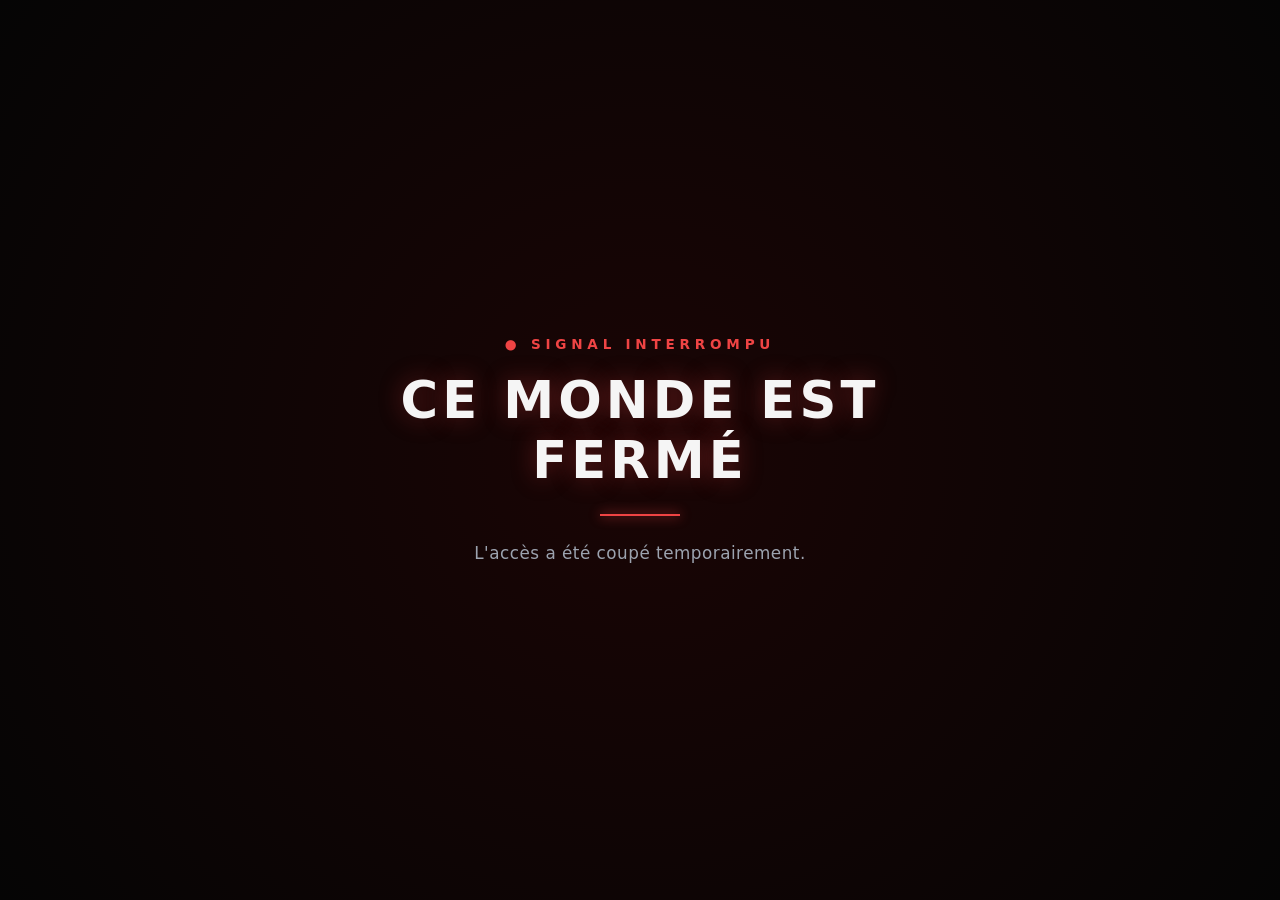
==== commit 25499a76: "Mise à jour numéro 1" ====
--- a/index.html
+++ b/index.html
@@ -3,34 +3,76 @@
 <head>
   <meta charset="UTF-8" />
   <meta name="viewport" content="width=device-width, initial-scale=1.0" />
-  <title>Site indisponible</title>
+  <title>Accès Suspendu</title>
   <style>
+    * {
+      box-sizing: border-box;
+      margin: 0;
+      padding: 0;
+    }
     body {
-      margin: 0;
       height: 100vh;
       display: flex;
       justify-content: center;
       align-items: center;
-      background-color: #111;
-      color: #eee;
-      font-family: Arial, sans-serif;
+      background: radial-gradient(circle at center, #1a0505 0%, #050505 100%);
+      color: #f5f5f5;
+      font-family: 'Segoe UI', system-ui, sans-serif;
       text-align: center;
       padding: 20px;
+      overflow: hidden;
+    }
+    .container {
+      max-width: 600px;
+      animation: fadeIn 1.5s ease-out;
+    }
+    .status {
+      display: inline-block;
+      color: #ef4444;
+      font-size: 0.85rem;
+      font-weight: 700;
+      letter-spacing: 0.35em;
+      text-transform: uppercase;
+      margin-bottom: 18px;
+      animation: pulse 2s infinite;
     }
     h1 {
-      font-size: 1.6rem;
-      margin-bottom: 10px;
+      font-size: clamp(2rem, 5vw, 3.2rem);
+      font-weight: 800;
+      letter-spacing: 0.08em;
+      text-transform: uppercase;
+      margin-bottom: 16px;
+      text-shadow: 0 0 25px rgba(239, 68, 68, 0.35);
     }
     p {
-      color: #aaa;
-      margin: 0;
+      color: #9ca3af;
+      font-size: 1.05rem;
+      line-height: 1.6;
+      letter-spacing: 0.03em;
+    }
+    .line {
+      width: 80px;
+      height: 2px;
+      background: #ef4444;
+      margin: 24px auto;
+      box-shadow: 0 0 12px #ef4444;
+    }
+    @keyframes pulse {
+      0%, 100% { opacity: 1; }
+      50% { opacity: 0.3; }
+    }
+    @keyframes fadeIn {
+      from { opacity: 0; transform: translateY(12px); }
+      to { opacity: 1; transform: translateY(0); }
     }
   </style>
 </head>
 <body>
-  <div>
-    <h1>Site temporairement indisponible</h1>
-    <p>Ce site n'est pas accessible pour le moment. Revenez plus tard.</p>
+  <div class="container">
+    <span class="status">● Signal interrompu</span>
+    <h1>Ce monde est fermé</h1>
+    <div class="line"></div>
+    <p>L'accès a été coupé temporairement.</p>
   </div>
 </body>
 </html>
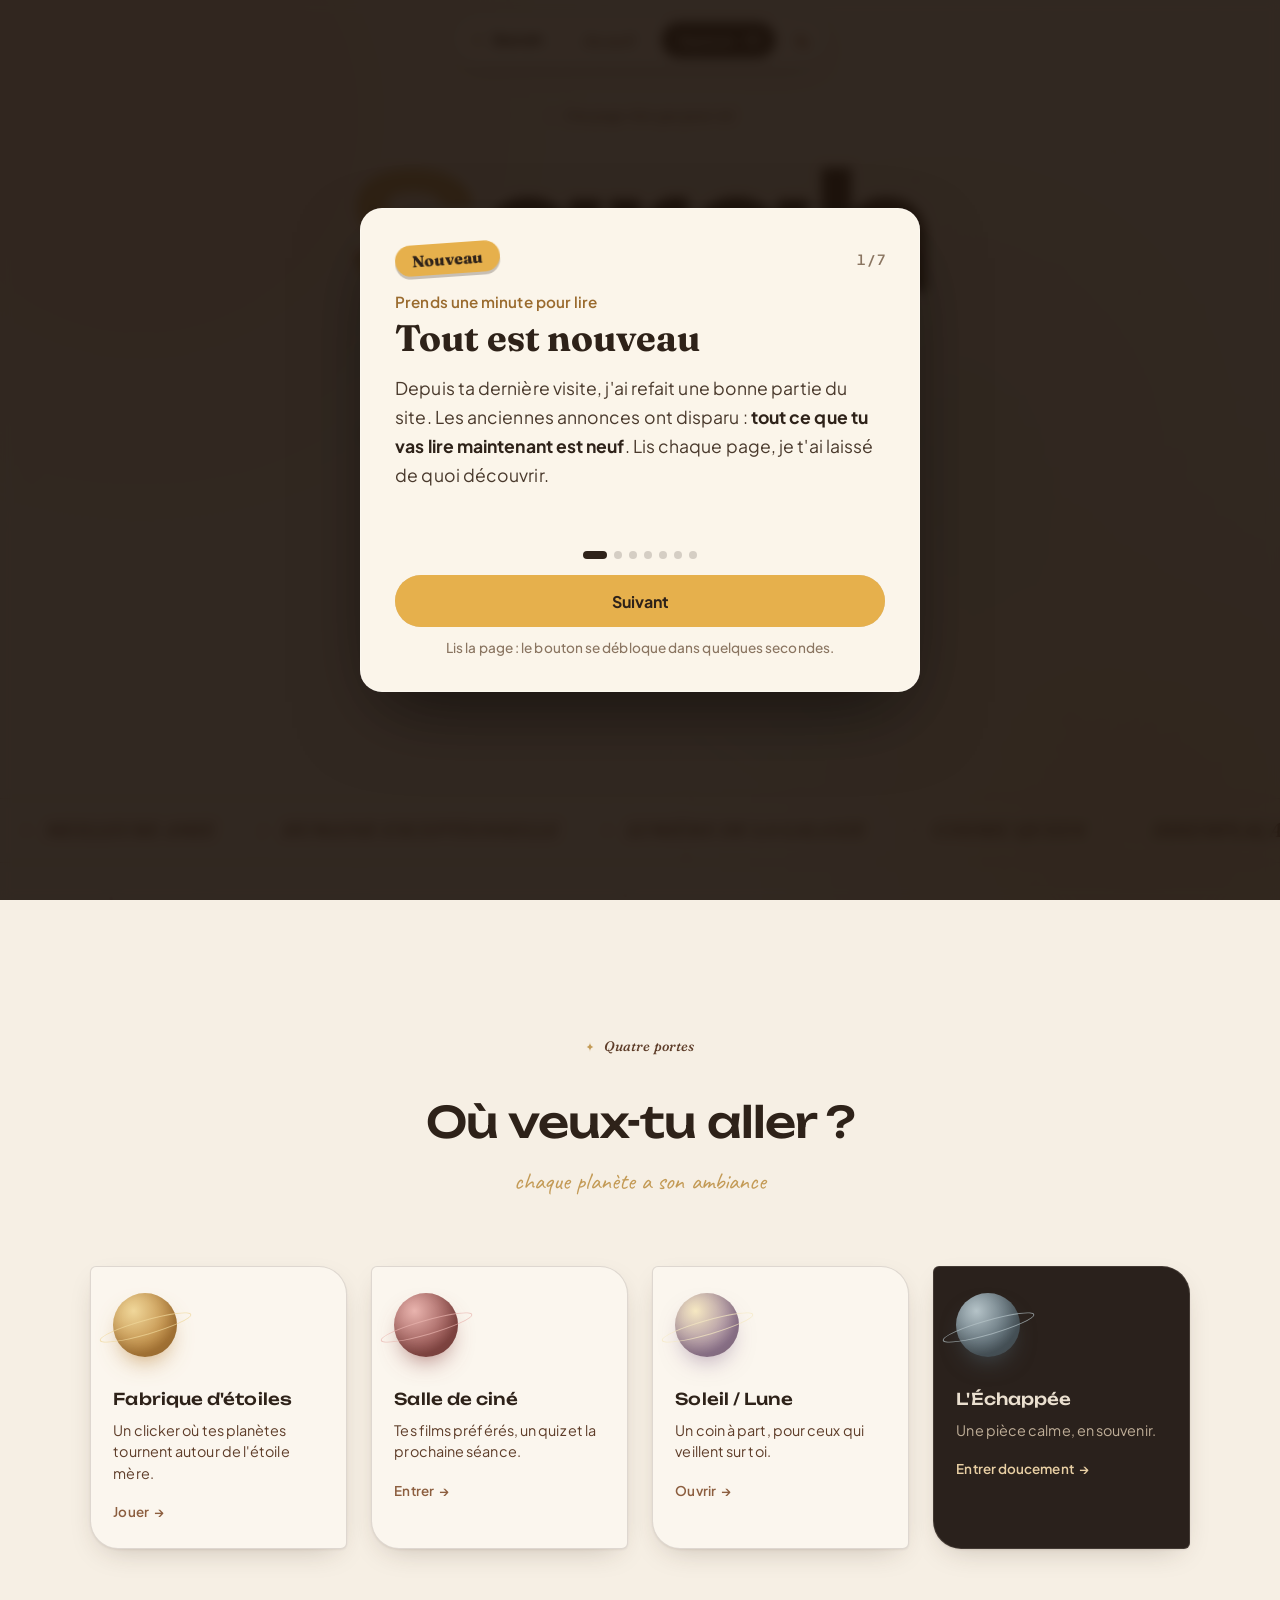
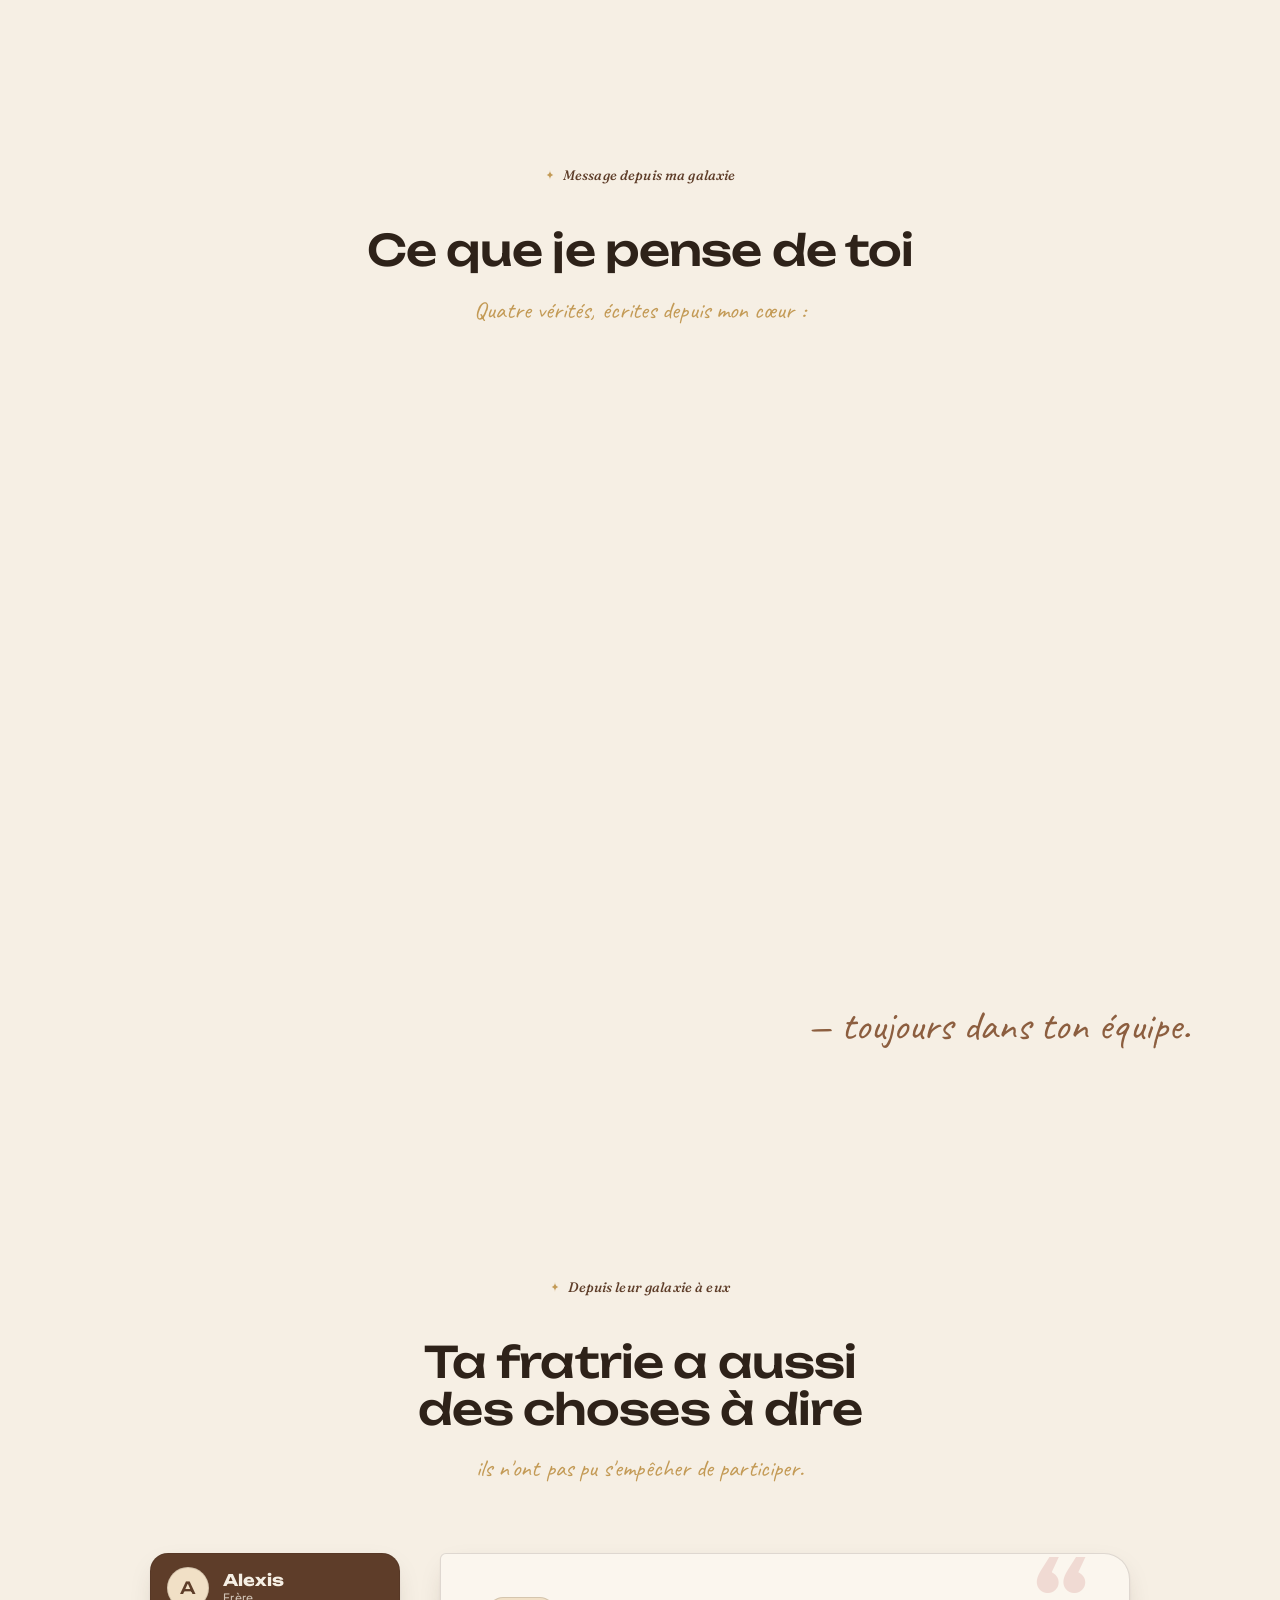
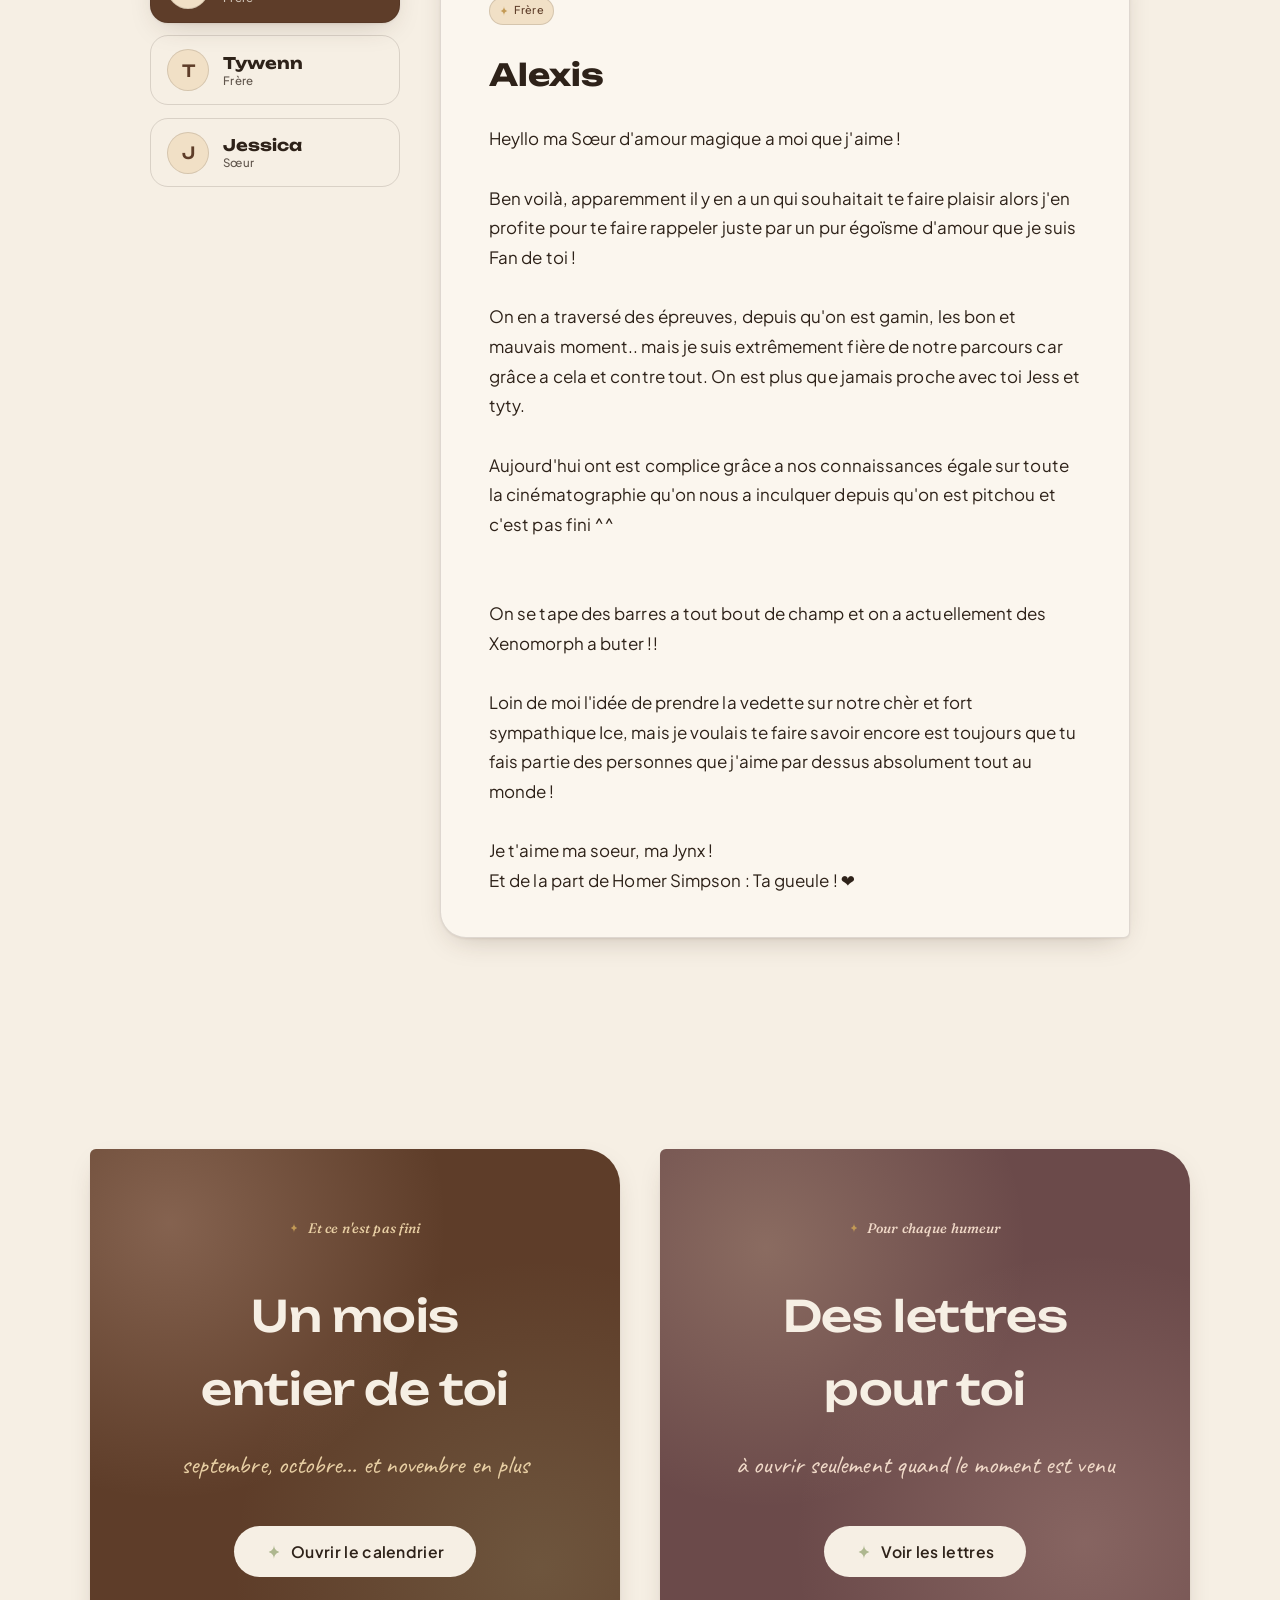
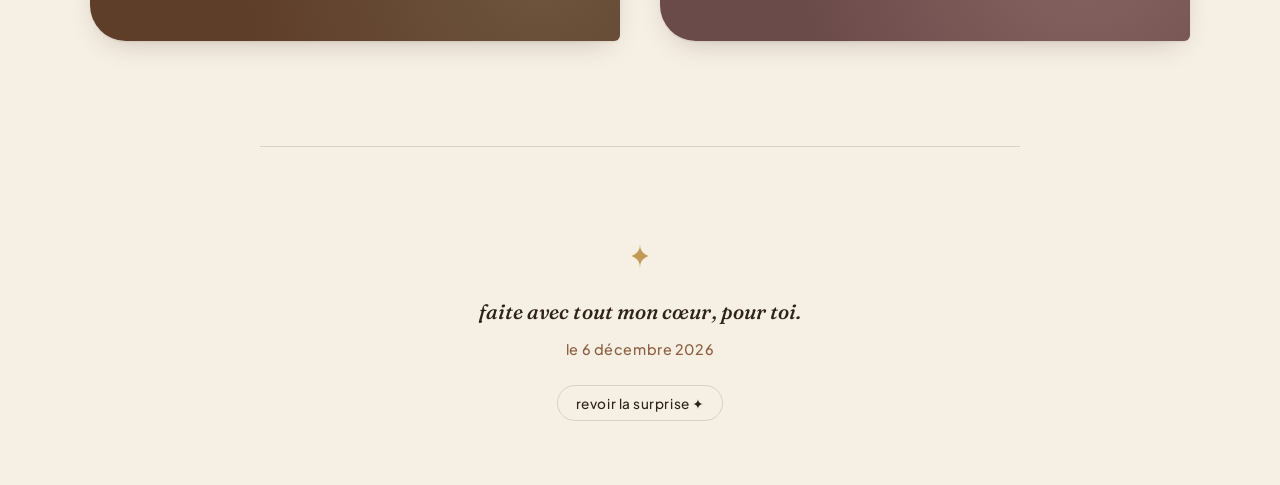
==== commit 24f048c6: "Mise à jour numéro 1" ====
--- a/index.html
+++ b/index.html
@@ -1,78 +1,955 @@
 <!DOCTYPE html>
 <html lang="fr">
 <head>
-  <meta charset="UTF-8" />
-  <meta name="viewport" content="width=device-width, initial-scale=1.0" />
-  <title>Accès Suspendu</title>
-  <style>
-    * {
-      box-sizing: border-box;
-      margin: 0;
-      padding: 0;
-    }
-    body {
-      height: 100vh;
-      display: flex;
-      justify-content: center;
-      align-items: center;
-      background: radial-gradient(circle at center, #1a0505 0%, #050505 100%);
-      color: #f5f5f5;
-      font-family: 'Segoe UI', system-ui, sans-serif;
-      text-align: center;
-      padding: 20px;
-      overflow: hidden;
-    }
-    .container {
-      max-width: 600px;
-      animation: fadeIn 1.5s ease-out;
-    }
-    .status {
-      display: inline-block;
-      color: #ef4444;
-      font-size: 0.85rem;
-      font-weight: 700;
-      letter-spacing: 0.35em;
-      text-transform: uppercase;
-      margin-bottom: 18px;
-      animation: pulse 2s infinite;
-    }
-    h1 {
-      font-size: clamp(2rem, 5vw, 3.2rem);
-      font-weight: 800;
-      letter-spacing: 0.08em;
-      text-transform: uppercase;
-      margin-bottom: 16px;
-      text-shadow: 0 0 25px rgba(239, 68, 68, 0.35);
-    }
-    p {
-      color: #9ca3af;
-      font-size: 1.05rem;
-      line-height: 1.6;
-      letter-spacing: 0.03em;
-    }
-    .line {
-      width: 80px;
-      height: 2px;
-      background: #ef4444;
-      margin: 24px auto;
-      box-shadow: 0 0 12px #ef4444;
-    }
-    @keyframes pulse {
-      0%, 100% { opacity: 1; }
-      50% { opacity: 0.3; }
-    }
-    @keyframes fadeIn {
-      from { opacity: 0; transform: translateY(12px); }
-      to { opacity: 1; transform: translateY(0); }
-    }
-  </style>
+<meta charset="UTF-8">
+<meta name="viewport" content="width=device-width, initial-scale=1">
+<title>Univers de Sarah</title>
+<link rel="preconnect" href="https://fonts.googleapis.com">
+<link rel="preconnect" href="https://fonts.gstatic.com" crossorigin>
+<link href="https://fonts.googleapis.com/css2?family=Caveat:wght@500;700&family=Fraunces:ital,opsz,wght@1,9..144,400;1,9..144,500&family=Plus+Jakarta+Sans:wght@400;500;600;700&family=Unbounded:wght@400;500;600;700&display=swap" rel="stylesheet">
+<link rel="stylesheet" href="style.css">
+
 </head>
 <body>
-  <div class="container">
-    <span class="status">● Signal interrompu</span>
-    <h1>Ce monde est fermé</h1>
-    <div class="line"></div>
-    <p>L'accès a été coupé temporairement.</p>
+
+<svg class="visually-hidden" aria-hidden="true">
+  <symbol id="icon-spark" viewBox="0 0 24 24">
+    <path d="M12 0c0 6.6 1.8 9.4 8 12-6.2 2.6-8 5.4-8 12 0-6.6-1.8-9.4-8-12 6.2-2.6 8-5.4 8-12z"/>
+  </symbol>
+  <symbol id="icon-lock" viewBox="0 0 24 24">
+    <path d="M6 10V8a6 6 0 0 1 12 0v2h1a1 1 0 0 1 1 1v9a1 1 0 0 1-1 1H5a1 1 0 0 1-1-1v-9a1 1 0 0 1 1-1h1zm2 0h8V8a4 4 0 0 0-8 0v2z"/>
+  </symbol>
+  <symbol id="icon-camera" viewBox="0 0 24 24">
+    <path d="M9 3l-1.5 2H4a1 1 0 0 0-1 1v13a1 1 0 0 0 1 1h16a1 1 0 0 0 1-1V6a1 1 0 0 0-1-1h-3.5L15 3H9zm3 5a5 5 0 1 1 0 10 5 5 0 0 1 0-10zm0 2a3 3 0 1 0 0 6 3 3 0 0 0 0-6z"/>
+  </symbol>
+</svg>
+
+<div class="bg-layer" aria-hidden="true">
+  <div class="blob blob-1"></div>
+  <div class="blob blob-2"></div>
+  <div class="blob blob-3"></div>
+  <canvas id="stars-canvas"></canvas>
+</div>
+<canvas id="confetti-canvas" aria-hidden="true"></canvas>
+
+<!-- ================= NAVIGATION « DOCK CÉLESTE » =================
+     Une pastille flottante (marque · section en cours · menu · thème).
+     Un clic sur « Explorer » déploie un sommaire plein écran, éditorial.
+     Les boutons gardent l'attribut data-nav : le routage par hash du JS est inchangé. -->
+<header class="dock" id="dock">
+  <div class="dock-pill">
+    <button class="dock-brand nav-link" type="button" data-nav="home" aria-label="Retour à l'accueil">
+      <svg class="icon-spark" aria-hidden="true"><use href="#icon-spark"/></svg><span>Sarah</span>
+    </button>
+    <span class="dock-sep" aria-hidden="true"></span>
+    <span class="dock-here" id="dock-here" aria-live="polite">Accueil</span>
+    <button class="dock-menu" id="dock-menu" type="button" aria-expanded="false" aria-controls="sommaire">
+      <span class="dock-menu-label">Explorer</span>
+      <span class="dock-burger" aria-hidden="true"><i></i><i></i></span>
+    </button>
+    <button class="theme-toggle nav-theme" id="theme-toggle" type="button" aria-label="Passer en mode nuit" aria-pressed="false">
+  <svg viewBox="0 0 24 24" aria-hidden="true"><path class="tt-moon" d="M20 14.5A8.5 8.5 0 0 1 9.5 4a8.5 8.5 0 1 0 10.5 10.5z"/><g class="tt-sun"><circle cx="12" cy="12" r="4.2"/><path d="M12 2v3M12 19v3M2 12h3M19 12h3M4.9 4.9l2.1 2.1M17 17l2.1 2.1M4.9 19.1L7 17M17 7l2.1-2.1" stroke="currentColor" stroke-width="1.8" stroke-linecap="round" fill="none"/></g></svg>
+</button>
   </div>
+</header>
+
+<div class="sommaire" id="sommaire" role="dialog" aria-modal="true" aria-label="Sommaire du site" hidden>
+  <div class="sommaire-bg" data-nav-close></div>
+  <nav class="sommaire-inner" aria-label="Navigation principale">
+    <div class="som-group">
+      <p class="som-title">Ton coin</p>
+      <button class="som-link nav-link" type="button" data-nav="home" style="--c1:#F0D79A;--c2:#B9823A"><span class="som-orb"></span><span class="som-name">Accueil</span><span class="som-tag">là où tout commence</span></button>
+      <button class="som-link nav-link" type="button" data-nav="letters" style="--c1:#F1CFA8;--c2:#B8693F"><span class="som-orb"></span><span class="som-name">Lettres</span><span class="som-tag">à ouvrir selon l'humeur</span></button>
+      <button class="som-link nav-link" type="button" data-nav="calendar" style="--c1:#D6DDAE;--c2:#6F8148"><span class="som-orb"></span><span class="som-name">Calendrier</span><span class="som-tag">un chemin d'étoiles</span></button>
+    </div>
+    <div class="som-group">
+      <p class="som-title">Jouer</p>
+      <a class="som-link" href="clicker.html" style="--c1:#F0D79A;--c2:#B9823A"><span class="som-orb"></span><span class="som-name">Fabrique d'étoiles</span><span class="som-tag">le clicker en orbite</span></a>
+      <a class="som-link" href="cinema.html" style="--c1:#E9B4AE;--c2:#8E4B49"><span class="som-orb"></span><span class="som-name">Salle de ciné</span><span class="som-tag">films, quiz et séances</span></a>
+      <button class="som-link nav-link" type="button" data-nav="window" style="--c1:#CDB8D9;--c2:#7B5A86"><span class="som-orb"></span><span class="som-name">La chambre</span><span class="som-tag">et sa fenêtre sur le ciel</span></button>
+    </div>
+    <div class="som-group">
+      <p class="som-title">Mystères</p>
+      <button class="som-link nav-link" type="button" data-nav="secret" style="--c1:#BFD8C2;--c2:#4F7A5E"><span class="som-orb"></span><span class="som-name">Le Coffre</span><span class="som-tag">quatre épreuves</span></button>
+      <a class="som-link" href="soleil-lune.html" style="--c1:#F6E8C2;--c2:#9A7F9C"><span class="som-orb"></span><span class="som-name">Soleil / Lune</span><span class="som-tag">un coin à part</span></a>
+      <a class="som-link is-mourn" href="sanctuary.html" style="--c1:#B5C3C8;--c2:#4A5A63"><span class="som-orb"></span><span class="som-name">L'Échappée</span><span class="som-tag">une pièce à explorer</span></a>
+      <button class="patch-open" id="patch-open" type="button">Voir les nouveautés</button>
+    </div>
+  </nav>
+</div>
+
+
+
+
+<!-- ================= NOUVEAUTÉS : page de lecture à l'arrivée (une fois par version) ================= -->
+<div class="nw" id="news" role="dialog" aria-modal="true" aria-labelledby="nw-t0" hidden>
+  <div class="nw-card">
+    <button class="nw-x" id="nw-x" type="button" aria-label="Fermer les nouveautés" hidden>
+      <svg viewBox="0 0 24 24" aria-hidden="true"><path d="M6 6l12 12M18 6L6 18" stroke="currentColor" stroke-width="2.2" stroke-linecap="round" fill="none"/></svg>
+    </button>
+    <div class="nw-top"><span class="nw-stamp">Nouveau</span><span class="nw-count" id="nw-count" aria-live="polite"></span></div>
+    <div class="nw-slides" id="nw-slides">
+      <section class="nw-slide" data-i="0" aria-labelledby="nw-t0">
+        <p class="nw-sub">Prends une minute pour lire</p>
+        <h2 class="nw-title" id="nw-t0">Tout est nouveau</h2>
+        <p class="nw-intro">Depuis ta dernière visite, j'ai refait une bonne partie du site. Les anciennes annonces ont disparu : <strong>tout ce que tu vas lire maintenant est neuf</strong>. Lis chaque page, je t'ai laissé de quoi découvrir.</p>
+      </section>
+      <section class="nw-slide" data-i="1" aria-labelledby="nw-t1" hidden>
+        <p class="nw-sub">Accueil et menu</p>
+        <h2 class="nw-title" id="nw-t1">Une arrivée plus simple</h2>
+        <ul class="nw-list"><li>Tu arrives <strong>directement sur ta page</strong>, sans écran d'introduction.</li><li>Un <strong>nouveau menu</strong> te permet d'aller partout : lettres, calendrier, jeux, chambre, coffre.</li><li>L'ancienne page « Ton univers » n'existe plus : <strong>le bouton retour te ramène toujours à l'accueil</strong>.</li></ul>
+      </section>
+      <section class="nw-slide" data-i="2" aria-labelledby="nw-t2" hidden>
+        <p class="nw-sub">Un jour après l'autre</p>
+        <h2 class="nw-title" id="nw-t2">Un nouveau calendrier</h2>
+        <ul class="nw-list"><li>Le calendrier a été <strong>entièrement refait</strong>.</li><li>Il s'ouvre <strong>directement sur novembre</strong>.</li><li>Ouvre la case du jour, une surprise t'attend chaque fois.</li></ul>
+      </section>
+      <section class="nw-slide" data-i="3" aria-labelledby="nw-t3" hidden>
+        <p class="nw-sub">À ouvrir une par une</p>
+        <h2 class="nw-title" id="nw-t3">Des lettres redessinées</h2>
+        <ul class="nw-list"><li>Chaque lettre est maintenant une <strong>enveloppe en couleur</strong>, claire et facile à repérer.</li><li>Elles s'ouvrent d'un clic, et celles que tu as déjà lues restent marquées.</li></ul>
+      </section>
+      <section class="nw-slide" data-i="4" aria-labelledby="nw-t4" hidden>
+        <p class="nw-sub">Un vrai jeu de galaxie</p>
+        <h2 class="nw-title" id="nw-t4">La Fabrique d'étoiles, refaite</h2>
+        <ul class="nw-list"><li>Une <strong>galaxie en 3D</strong> : zoome avec la molette, maintiens le clic gauche pour la faire tourner. Elle reste toujours au centre.</li><li>Des <strong>orbiteurs</strong> à acheter, des améliorations, des comètes : <strong>plus une comète est rare, plus elle met de temps à arriver</strong>.</li><li>La <strong>Supernova</strong> te fait renaître : barre de progression, bonus gagné et ce que tu perds, tout est affiché avant de confirmer.</li><li>Nouvelle sauvegarde : la partie repart de zéro.</li></ul>
+      </section>
+      <section class="nw-slide" data-i="5" aria-labelledby="nw-t5" hidden>
+        <p class="nw-sub">Quatre épreuves</p>
+        <h2 class="nw-title" id="nw-t5">Le Coffre, réécrit</h2>
+        <ul class="nw-list"><li>Quatre épreuves différentes : un message à déchiffrer, une constellation à rejouer, des étoiles à éteindre, un puzzle du ciel.</li><li>Il faut les réussir <strong>dans l'ordre</strong> pour ouvrir le coffre.</li><li>Ta progression est gardée sur cet appareil.</li></ul>
+      </section>
+      <section class="nw-slide" data-i="6" aria-labelledby="nw-t6" hidden>
+        <p class="nw-sub">C'est à toi</p>
+        <h2 class="nw-title" id="nw-t6">Voilà, tu as tout lu</h2>
+        <ul class="nw-list"><li>Tu peux <strong>rouvrir cette page</strong> quand tu veux depuis le menu, avec « Voir les nouveautés ».</li><li>Maintenant, va explorer.</li></ul>
+      </section>
+    </div>
+    <div class="nw-dots" id="nw-dots" aria-hidden="true"></div>
+    <div class="nw-foot">
+      <button class="nw-btn nw-prev" id="nw-prev" type="button">Retour</button>
+      <button class="nw-btn nw-next" id="nw-next" type="button"><i class="nw-fill" aria-hidden="true"></i><span id="nw-next-label">Suivant</span></button>
+    </div>
+    <p class="nw-hint" id="nw-hint">Lis la page : le bouton se débloque dans quelques secondes.</p>
+  </div>
+</div>
+
+<!-- ================= ÉCRAN 1 : ACCUEIL ================= -->
+<div class="screen" id="screen-home">
+  <main>
+    <section class="hero">
+      <p class="eyebrow"><svg class="icon-spark" aria-hidden="true"><use href="#icon-spark"/></svg>Une page rien que pour toi</p>
+      <h1 class="hero-title" aria-label="Sarah">
+        <span class="letter" style="animation-delay:.05s">S</span><span class="letter" style="animation-delay:.14s">a</span><span class="letter" style="animation-delay:.23s">r</span><span class="letter" style="animation-delay:.32s">a</span><span class="letter" style="animation-delay:.41s">h</span>
+      </h1>
+      <p class="hero-subtitle">l'étoile la plus brillante que je connaisse</p>
+      <p class="hero-text">Ici, pas de filtre, pas de mise en scène — juste tout ce qu'on pense de toi, réuni dans un petit coin d'univers. Descends, prends ton temps.</p>
+      <div class="hero-actions">
+        <a class="btn-wish" id="wish-btn" href="soleil-lune.html">
+          <svg class="icon-spark" aria-hidden="true"><use href="#icon-spark"/></svg>
+          Soleil / Lune
+        </a>
+        <span class="scroll-cue">continue de scroller
+          <svg viewBox="0 0 24 24" fill="none" stroke="currentColor" stroke-width="2" aria-hidden="true"><path d="M12 4v16M6 14l6 6 6-6"/></svg>
+        </span>
+      </div>
+    </section>
+
+    <div class="ticker-wrap" aria-hidden="true">
+      <div class="ticker">
+        <span><svg class="icon-spark"><use href="#icon-spark"/></svg>MEILLEURE AMIE</span>
+        <span><svg class="icon-spark"><use href="#icon-spark"/></svg>HUMAINE EXCEPTIONNELLE</span>
+        <span><svg class="icon-spark"><use href="#icon-spark"/></svg>LUMIÈRE DE LA GALAXIE</span>
+        <span><svg class="icon-spark"><use href="#icon-spark"/></svg>COSMIC QUEEN</span>
+        <span><svg class="icon-spark"><use href="#icon-spark"/></svg>IRREMPLAÇABLE</span>
+        <span><svg class="icon-spark"><use href="#icon-spark"/></svg>MEILLEURE AMIE</span>
+        <span><svg class="icon-spark"><use href="#icon-spark"/></svg>HUMAINE EXCEPTIONNELLE</span>
+        <span><svg class="icon-spark"><use href="#icon-spark"/></svg>LUMIÈRE DE LA GALAXIE</span>
+        <span><svg class="icon-spark"><use href="#icon-spark"/></svg>COSMIC QUEEN</span>
+        <span><svg class="icon-spark"><use href="#icon-spark"/></svg>IRREMPLAÇABLE</span>
+      </div>
+    </div>
+
+    <section class="block portals" id="portals" aria-labelledby="portals-title">
+      <div class="container">
+        <div class="section-head" data-reveal>
+          <p class="eyebrow"><svg class="icon-spark" aria-hidden="true"><use href="#icon-spark"/></svg>Quatre portes</p>
+          <h2 id="portals-title">Où veux-tu aller&nbsp;?</h2>
+          <p class="lede">chaque planète a son ambiance</p>
+        </div>
+        <div class="portal-grid">
+          <a class="portal" href="clicker.html" style="--c1:#F0D79A;--c2:#B9823A" data-reveal>
+            <span class="portal-orb" aria-hidden="true"></span><h3>Fabrique d'étoiles</h3>
+            <p>Un clicker où tes planètes tournent autour de l'étoile mère.</p><span class="portal-go">Jouer</span>
+          </a>
+          <a class="portal" href="cinema.html" style="--c1:#E9B4AE;--c2:#8E4B49" data-reveal>
+            <span class="portal-orb" aria-hidden="true"></span><h3>Salle de ciné</h3>
+            <p>Tes films préférés, un quiz et la prochaine séance.</p><span class="portal-go">Entrer</span>
+          </a>
+          <a class="portal" href="soleil-lune.html" style="--c1:#F6E8C2;--c2:#9A7F9C" data-reveal>
+            <span class="portal-orb" aria-hidden="true"></span><h3>Soleil / Lune</h3>
+            <p>Un coin à part, pour ceux qui veillent sur toi.</p><span class="portal-go">Ouvrir</span>
+          </a>
+          <a class="portal is-mourn" href="sanctuary.html" style="--c1:#B5C3C8;--c2:#4A5A63" data-reveal>
+            <span class="portal-orb" aria-hidden="true"></span><h3>L'Échappée</h3>
+            <p>Une pièce calme, en souvenir.</p><span class="portal-go">Entrer doucement</span>
+          </a>
+        </div>
+      </div>
+    </section>
+
+    <section class="block" id="messages">
+      <div class="container">
+        <div class="section-head">
+          <p class="eyebrow"><svg class="icon-spark"><use href="#icon-spark"/></svg>Message depuis ma galaxie</p>
+          <h2>Ce que je pense de toi</h2>
+          <span class="lede">Quatre vérités, écrites depuis mon cœur :</span>
+        </div>
+
+        <!-- ÉDITABLE : remplace les 4 textes ci-dessous par tes vrais messages -->
+        <div class="message-grid">
+          <article class="msg-card" data-reveal>
+            <span class="tag">Preuve n°01</span>
+            <p>Il y a des gens qui entrent dans une pièce et tout devient plus léger. C'est toi. Sans même le vouloir, tu rends les journées ordinaires plus douces, et c'est un cadeau dont je ne me lasse pas.</p>
+          </article>
+          <article class="msg-card" data-reveal>
+            <span class="tag">Preuve n°02</span>
+            <p>Je t'ai vue encaisser des choses qui auraient fait plier beaucoup de monde, et continuer à sourire, à prendre soin des autres. Cette force tranquille, c'est ce qui m'impressionne le plus chez toi.</p>
+          </article>
+          <article class="msg-card" data-reveal>
+            <span class="tag">Preuve n°03</span>
+            <p>Avec toi, je n'ai jamais eu à faire semblant. Tu écoutes sans juger, tu trouves les mots justes même quand moi je les cherche, et tu me fais sentir que mes histoires comptent, même les plus petites.</p>
+          </article>
+          <article class="msg-card" data-reveal>
+            <span class="tag">Preuve n°04</span>
+            <p>Notre amitié, c'est des fous rires pour rien, des vocaux qui n'en finissent plus et des silences qui ne pèsent jamais. Je ne sais pas ce que je ferais sans ça, et je n'ai pas l'intention de le découvrir.</p>
+          </article>
+        </div>
+
+        <p class="signoff">— toujours dans ton équipe.</p>
+      </div>
+    </section>
+
+    <section class="block" id="family">
+      <div class="container">
+        <div class="section-head">
+          <p class="eyebrow"><svg class="icon-spark"><use href="#icon-spark"/></svg>Depuis leur galaxie à eux</p>
+          <h2>Ta fratrie a aussi des choses à dire</h2>
+          <span class="lede">ils n'ont pas pu s'empêcher de participer.</span>
+        </div>
+      </div>
+
+      <!-- ÉDITABLE : les messages de la fratrie (un <article> par personne) -->
+      <div class="container">
+        <div class="fam-reader" id="fam-reader">
+          <div class="fam-tabs" id="fam-tabs" role="tablist" aria-label="Choisir un message de la fratrie"></div>
+          <div class="fam-stage">
+          <article class="fam-card" role="tabpanel">
+            <span class="badge"><svg class="icon-spark"><use href="#icon-spark"/></svg>Frère</span>
+            <p class="who">Alexis</p>
+            <p>Heyllo ma Sœur d'amour magique a moi que j'aime ! 
+
+Ben voilà, apparemment il y en a un qui souhaitait te faire plaisir alors j'en profite pour te faire rappeler juste par un pur égoïsme d'amour que je suis Fan de toi ! 
+
+On en a traversé des épreuves, depuis qu'on est gamin, les bon et mauvais moment.. mais je suis extrêmement fière de notre parcours car grâce a cela et contre tout. On est plus que jamais proche avec toi Jess et tyty.
+
+Aujourd'hui ont est complice grâce a nos connaissances égale sur toute la cinématographie qu'on nous a inculquer depuis qu'on est pitchou et c'est pas fini ^^
+
+
+On se tape des barres a tout bout de champ et on a actuellement des Xenomorph a buter !!
+
+Loin de moi l'idée de prendre la vedette sur notre chèr et fort sympathique Ice, mais je voulais te faire savoir encore est toujours que tu fais partie des personnes que j'aime par dessus absolument tout au monde ! 
+
+Je t'aime ma soeur, ma Jynx ! 
+Et de la part de Homer Simpson : Ta gueule ! ❤️</p>
+          </article>
+          <article class="fam-card" role="tabpanel">
+            <span class="badge"><svg class="icon-spark"><use href="#icon-spark"/></svg>Frère</span>
+            <p class="who">Tywenn</p>
+            <p>Coucou Sassou 😁 ! Je ne suis pas la meilleur personne pour mettre ce genre de choses par écrit, mais je voulais quand même te laisser quelques mots.
+
+Ce que j’aime chez toi, c’est ta gentillesse et surtout l’humour qu’on peut avoir ensemble et avec notre frère et notre sœur. C’est peut-être des choses simples, mais c’est justement ces petits moments qui comptent beaucoup pour moi.
+
+Je repense notamment de temps en temps à nos parties sur Back 4 Blood. C’est un jeu que j’aime énormément, et le fait d’y avoir joué pour la première fois avec toi en a fait un souvenir que je garde particulièrement. C’était juste des parties de jeu, mais j’ai vraiment passé de très bons moments avec toi.
+
+S’il y a une chose que j’aimerais que tu retiennes, c’est de toujours avoir confiance en toi. N’aie pas peur d’avancer, d’essayer, de te tromper ou de prendre et de reprendre des chemins différents. La vie passe vite, je dis ça alors que j'en est que 19 ans, mais je le vois, alors profite, profite des personnes qui t’entourent et surtout, profite des moments que la vie te donne.
+
+Je ne te le dis peut-être pas souvent, mais tu comptes beaucoup pour moi et je suis content de t’avoir comme sœur ❤️❤️❤️
+
+Des gros bisous moche 3 ❤️🥰😘</p>
+          </article>
+          <article class="fam-card" role="tabpanel">
+            <span class="badge"><svg class="icon-spark"><use href="#icon-spark"/></svg>Sœur</span>
+            <p class="who">Jessica</p>
+            <p>A toi, ma sœur, mais pas seulement, pas juste une sœur mais une âme sœur, une âme jumelle, mon souffle de vie, mon rayon de soleil, ma safe-place, là où naît mon courage, là où se meurent mes doutes, le départ de mes forces, la destination de ma volonté, c'est dans ton existence que j'ai trouvé ma raison d'être, ma détermination à combattre chaque épreuve de la vie, sans toi je serais incomplète, inachevée. Il n’existe aucune définition de l'amour qui puisse poser des mots sur la puissance et la profondeur de celui que je te porte, tant il transcende tout ce qui existe de tangible en notre monde. A toi, ma sœur, je t'aime bien au-delà des mots, bien au-delà des émotions, bien au-delà de chaque réalité qui fût, qui est et qui sera.</p>
+          </article>
+          </div>
+        </div>
+      </div>
+    </section>
+
+    <section class="block">
+      <div class="container">
+        <div class="teaser-grid">
+          <div class="cal-teaser" data-reveal>
+            <p class="eyebrow"><svg class="icon-spark"><use href="#icon-spark"/></svg>Et ce n'est pas fini</p>
+            <h2>Un mois entier de toi</h2>
+            <p class="sub">septembre, octobre… et novembre en plus</p>
+            <button class="btn-cal" type="button" data-nav="calendar">
+              <svg class="icon-spark" aria-hidden="true"><use href="#icon-spark"/></svg>
+              Ouvrir le calendrier
+            </button>
+          </div>
+          <div class="cal-teaser letters-teaser" data-reveal>
+            <p class="eyebrow"><svg class="icon-spark"><use href="#icon-spark"/></svg>Pour chaque humeur</p>
+            <h2>Des lettres pour toi</h2>
+            <p class="sub">à ouvrir seulement quand le moment est venu</p>
+            <button class="btn-cal" type="button" data-nav="letters">
+              <svg class="icon-spark" aria-hidden="true"><use href="#icon-spark"/></svg>
+              Voir les lettres
+            </button>
+          </div>
+        </div>
+      </div>
+    </section>
+  </main>
+
+  <footer class="sign-off">
+    <svg class="icon-spark big" aria-hidden="true"><use href="#icon-spark"/></svg>
+    <p class="made">faite avec tout mon cœur, pour toi.</p>
+    <p class="date" id="footer-date">—</p>
+    <button class="btn-replay" id="replay-btn" type="button">revoir la surprise ✦</button>
+  </footer>
+</div>
+
+<!-- ================= ÉCRAN 2 : CALENDRIER ================= -->
+<div class="screen" id="screen-calendar">
+  <div class="cal-screen container">
+    <div class="cal-header">
+      <p class="eyebrow"><svg class="icon-spark"><use href="#icon-spark"/></svg>Calendrier secret</p>
+      <h2 tabindex="-1" id="cal-heading">Un mois de toi</h2>
+      <span class="lede">une étoile par jour, un peu d'amour à chaque fois</span>
+      <div class="cal-tabs" role="tablist" aria-label="Choisir le mois">
+        <button class="cal-tab is-active" type="button" role="tab" data-cal="calendar" aria-selected="true">Novembre</button>
+        <button class="cal-tab" type="button" role="tab" data-cal="calendar-sept" aria-selected="false">Septembre · octobre</button>
+      </div>
+      <p class="cal-status" id="cal-status">Chargement…</p>
+      <div class="cal-prog" id="cal-prog" aria-hidden="true"><div class="cal-prog-bar"><i></i></div><span></span></div>
+    </div>
+
+    <div class="cal-grid-wrap">
+      <div class="cal-board" id="cal-grid" aria-label="Calendrier : une case par jour"></div>
+    </div>
+
+    <div class="cal-legend">
+      <span><span class="legend-dot today"></span>aujourd'hui</span>
+      <span><span class="legend-dot"></span>à ouvrir</span>
+      <span><span class="legend-dot locked"></span>pas encore</span>
+    </div>
+  </div>
+</div>
+
+<!-- ================= ÉCRAN 3 : CASE OUVERTE ================= -->
+<div class="screen" id="screen-day">
+  <div class="day-screen">
+    <p class="day-label" id="day-label">JOUR —</p>
+    <h2 class="day-text" id="day-text" tabindex="-1"></h2>
+    <div class="day-nav">
+      <button class="btn-ghost" type="button" id="day-prev">← jour précédent</button>
+      <button class="btn-ghost" type="button" data-nav="calendar">retour au calendrier</button>
+      <button class="btn-ghost" type="button" id="day-next">jour suivant →</button>
+    </div>
+  </div>
+</div>
+
+<!-- ================= ÉCRAN 4 : LETTRES ================= -->
+<div class="screen" id="screen-letters">
+  <div class="desk-screen container">
+    <div class="cal-header">
+      <p class="eyebrow"><svg class="icon-spark"><use href="#icon-spark"/></svg>Pour chaque humeur</p>
+      <h2 tabindex="-1" id="letters-heading">Des lettres pour toi</h2>
+      <span class="lede">à ouvrir seulement quand le moment est venu</span>
+    </div>
+
+    <!-- barre d'outils : filtre, progression, lettre au hasard -->
+    <div class="desk-bar">
+      <div class="desk-filters" role="group" aria-label="Filtrer les lettres">
+        <button class="desk-chip is-active" type="button" data-filter="all" aria-pressed="true">Toutes</button>
+        <button class="desk-chip" type="button" data-filter="new" aria-pressed="false">À ouvrir</button>
+        <button class="desk-chip" type="button" data-filter="read" aria-pressed="false">Déjà ouvertes</button>
+      </div>
+      <p class="desk-count" id="letters-count" aria-live="polite"></p>
+      <button class="desk-random" id="letters-random" type="button"><svg viewBox="0 0 24 24" aria-hidden="true"><use href="#icon-spark"/></svg>Une au hasard</button>
+    </div>
+
+    <!-- ÉDITABLE : les lettres viennent du tableau LETTERS dans le script -->
+    <div class="desk" id="letters-desk">
+      <div class="desk-grid" id="letters-grid"></div>
+    </div>
+  </div>
+</div>
+
+<!-- ================= ÉCRAN 5 : LETTRE OUVERTE ================= -->
+<div class="screen" id="screen-letter">
+  <div class="day-screen letter-page">
+    <article class="paper" aria-labelledby="letter-word">
+      <span class="paper-seal" aria-hidden="true"><svg viewBox="0 0 24 24"><use href="#icon-spark"/></svg></span>
+      <p class="day-label" id="letter-trigger">—</p>
+      <h2 class="day-text" id="letter-word" tabindex="-1"></h2>
+      <span class="paper-rule" aria-hidden="true"></span>
+      <p class="letter-sub" id="letter-sub"></p>
+      <svg class="paper-flourish" viewBox="0 0 120 14" aria-hidden="true"><path d="M2 7h40M78 7h40" stroke="currentColor" stroke-width="1" fill="none" stroke-linecap="round"/><path d="M60 1l1.6 4.9L66 7l-4.4 1.1L60 13l-1.6-4.9L54 7l4.4-1.1z" fill="currentColor"/></svg>
+    </article>
+    <div class="day-nav">
+      <button class="btn-ghost" type="button" id="letter-prev">← lettre précédente</button>
+      <button class="btn-ghost" type="button" data-nav="letters">retour aux lettres</button>
+      <button class="btn-ghost" type="button" id="letter-next">lettre suivante →</button>
+    </div>
+  </div>
+</div>
+
+<!-- ================= ÉCRAN 6 : FENÊTRE ================= -->
+<div class="screen" id="screen-window">
+  <div class="window-screen" id="room-scene">
+    <!-- Décor : chambre gaming RGB autour de la fenêtre, purement visuel. -->
+    <div class="room-led" aria-hidden="true"></div>
+    <div class="room-ambient" aria-hidden="true"></div>
+    <div class="room-floor" aria-hidden="true"></div>
+    <div class="room-neon" aria-hidden="true">GG</div>
+    <div class="room-hex" aria-hidden="true"><i></i><i></i><i></i><i></i><i></i><i></i><i></i></div>
+    <div class="room-poster" aria-hidden="true"></div>
+    <div class="room-desk" aria-hidden="true">
+      <div class="gm-chair"><i></i></div>
+      <i class="gm-leg l"></i><i class="gm-leg r"></i>
+      <div class="gm-pc"><i class="fan"></i><i class="fan"></i><i class="fan"></i></div>
+      <div class="gm-monitor"><div class="gm-screen"></div><i class="gm-stand"></i></div>
+      <div class="gm-top"></div>
+      <i class="gm-pad"></i><i class="gm-kb"></i><i class="gm-mouse"></i>
+    </div>
+    <div class="room-shelf" aria-hidden="true">
+      <span class="shelf-book book-1"></span>
+      <span class="shelf-book book-2"></span>
+      <span class="shelf-book book-3"></span>
+      <span class="shelf-figure"></span>
+      <span class="shelf-frame"></span>
+    </div>
+
+    <div class="room-wall" aria-hidden="true"></div>
+    <div class="room-rug" aria-hidden="true"></div>
+    <div class="room-caption">
+      <p class="eyebrow"><svg class="icon-spark" aria-hidden="true"><use href="#icon-spark"/></svg>Depuis l'intérieur</p>
+      <h2 tabindex="-1" id="window-heading">Regarde par la fenêtre</h2>
+      <p class="lede">le ciel est calme, ce soir. clique sur la vitre pour aller le voir de plus près.</p>
+    </div>
+
+    <div class="window-frame" id="window-frame">
+      <button class="window-glass" id="window-glass" type="button" aria-label="Sortir regarder le ciel">
+        <canvas id="window-stars-canvas"></canvas>
+        <span class="window-hint" aria-hidden="true"><svg class="icon-spark"><use href="#icon-spark"/></svg></span>
+      </button>
+      <div class="window-mullions" aria-hidden="true"></div>
+    </div>
+    <div class="window-sill" aria-hidden="true"></div>
+    <div class="room-curtain l" aria-hidden="true"></div><div class="room-curtain r" aria-hidden="true"></div>
+  </div>
+</div>
+
+<!-- overlay de "traversée" de la fenêtre : effet de vitesse-étoiles plein écran -->
+<div class="warp-overlay" id="warp-overlay" aria-hidden="true">
+  <canvas id="warp-canvas"></canvas>
+</div>
+
+<!-- ================= ÉCRAN 7 : CIEL ================= -->
+<div class="screen" id="screen-sky">
+  <div class="sky-screen">
+    <canvas id="sky-canvas" tabindex="-1"></canvas>
+    <p class="sky-hint" id="sky-hint">bouge la souris pour explorer · clique sur une étoile brillante</p>
+    <p class="sky-progress" id="sky-progress" aria-live="polite"></p>
+    <button class="sky-back" type="button" data-nav="window">← retour à l'intérieur</button>
+    <div class="sky-dim" id="sky-dim" aria-hidden="true"></div>
+
+    <!-- ÉDITABLE : les 5 constellations viennent du tableau CONSTELLATIONS dans le script -->
+    <div class="constellation-card" id="constellation-card" role="dialog" aria-modal="false" aria-labelledby="card-title">
+      <button class="card-close" id="card-close" type="button" aria-label="Fermer">×</button>
+      <span class="card-date" id="card-date">—</span>
+      <h3 id="card-title" tabindex="-1">—</h3>
+      <p id="card-text"></p>
+      <img class="card-img" id="card-img" alt="" hidden>
+    </div>
+  </div>
+</div>
+
+<div class="screen" id="screen-secret">
+  <div class="vault" id="vault">
+
+    <!-- ÉTAT 1 : le coffre est fermé → 4 épreuves à passer -->
+    <div class="vault-locked" id="vault-locked">
+      <p class="vault-eyebrow"><svg class="icon-spark" aria-hidden="true"><use href="#icon-spark"/></svg>Rien que pour toi</p>
+      <h2 class="vault-title" id="vault-heading" tabindex="-1">Le Coffre</h2>
+      <p class="vault-lede">Quatre épreuves gardent le coffre. Passe-les une par une.</p>
+
+      <ol class="trial-steps" id="trial-steps" aria-label="Les quatre épreuves"></ol>
+      <section class="trial" id="trial">
+        <header class="trial-head">
+          <span class="trial-num" id="trial-num" aria-hidden="true">1</span>
+          <div class="trial-head-text">
+            <p class="trial-kind" id="trial-kind"></p>
+            <h3 class="trial-title" id="trial-title"></h3>
+          </div>
+        </header>
+        <p class="trial-text" id="trial-text"></p>
+        <div class="trial-board" id="trial-board"></div>
+        <p class="trial-msg" id="trial-msg" role="status" aria-live="polite"></p>
+        <div class="trial-actions">
+          <button type="button" class="trial-btn ghost" id="trial-reset">Recommencer</button>
+          <button type="button" class="trial-btn" id="trial-next" hidden>Épreuve suivante</button>
+        </div>
+      </section>
+
+    </div>
+
+    <!-- ÉTAT 2 : le coffre est ouvert → le ciel des raisons, puis la lettre -->
+    <div class="vault-open" id="vault-open" hidden>
+      <p class="vault-eyebrow"><svg class="icon-spark" aria-hidden="true"><use href="#icon-spark"/></svg>Le coffre est ouvert</p>
+      <h2 class="vault-title" id="vault-open-heading" tabindex="-1">Sept raisons de briller</h2>
+      <p class="vault-lede" id="vault-open-lede">Touche chaque étoile pour lire une raison.</p>
+      <div class="vault-sky" id="vault-sky">
+        <svg class="vault-sky-lines" id="vault-sky-lines" viewBox="0 0 1000 520" preserveAspectRatio="none" aria-hidden="true"></svg>
+        <div class="vault-stars" id="vault-stars"></div>
+      </div>
+      <div class="vault-reason" id="vault-reason" role="status" aria-live="polite">
+        <p class="vault-reason-count" id="vault-reason-count"></p>
+        <h3 id="vault-reason-title"></h3>
+        <p id="vault-reason-text"></p>
+      </div>
+      <button class="vault-letter-btn" id="vault-letter-btn" type="button" hidden>Lire ma lettre</button>
+    </div>
+
+    <!-- la lettre finale -->
+    <div class="vault-letter" id="vault-letter" role="dialog" aria-modal="true" aria-labelledby="vault-letter-greeting" hidden>
+      <div class="vault-letter-backdrop" data-letter-close></div>
+      <article class="vault-letter-paper">
+        <button class="vault-letter-close" type="button" data-letter-close aria-label="Fermer la lettre">
+          <svg viewBox="0 0 24 24" aria-hidden="true"><path d="M6 6l12 12M18 6L6 18" stroke="currentColor" stroke-width="2.2" stroke-linecap="round" fill="none"/></svg>
+        </button>
+        <h3 id="vault-letter-greeting"></h3>
+        <div id="vault-letter-body"></div>
+        <p class="vault-letter-sign" id="vault-letter-sign"></p>
+      </article>
+    </div>
+  </div>
+</div>
+
+<script src="script.js"></script>
+<script>
+/* =========================================================
+   LE COFFRE : code autonome (ne dépend pas de script.js)
+   Il est volontairement séparé : si autre chose plante sur la
+   page, le coffre et ses 4 épreuves marchent quand même.
+   ========================================================= */
+(function(){
+  'use strict';
+  try{
+
+  /* ---------- ÉDITABLE : textes ---------- */
+  var REASONS = [
+    { title: "Ta façon d'écouter", text: "Tu écoutes pour comprendre, pas pour répondre. Peu de gens savent faire ça, et toi tu le fais sans même y penser." },
+    { title: "Ton rire", text: "Il est contagieux. Il y a des jours où il suffit que je l'entende pour que tout aille mieux." },
+    { title: "Ta loyauté", text: "Quand tu es là, tu es là pour de bon, dans les bons moments comme dans les moins bons." },
+    { title: "Ta sensibilité", text: "Elle te fait parfois douter, mais c'est aussi ce qui te rend si humaine et si attentionnée." },
+    { title: "Tes folies", text: "Les idées improbables, les vocaux de vingt minutes, les fous rires à des heures impossibles. Merci d'être aussi dingue que moi." },
+    { title: "Ta force", text: "Tu avances même quand c'est dur, et tu ne le montres pas toujours. Moi, je le vois, et je suis fier de toi." },
+    { title: "Ta présence", text: "Juste le fait que tu existes et que tu sois dans ma vie. Le reste n'est que du bonus." }
+  ];
+  var GREETING = "Chère Sarah,";
+  var LETTER = [
+    "Si tu lis ces lignes, c'est que tu as exploré tout l'univers jusqu'au bout. Bravo, et surtout merci d'avoir pris le temps.",
+    "Ce site, je l'ai construit pour te dire, autrement qu'avec un simple message, à quel point tu comptes pour moi. Chaque étoile, chaque lettre, chaque petite surprise est là pour une seule raison : te faire sourire.",
+    "Quoi qu'il arrive, je serai toujours dans ton équipe. Ne l'oublie jamais."
+  ];
+  var SIGNATURE = "Avec tout mon cœur,";
+  var RIDDLE = "JE BRILLE SANS FLAMME ET LA NUIT JE TE GUIDE. QUI SUIS-JE ?"; /* majuscules, sans accents */
+  var KEY = "CIEL";                                                          /* clé du chiffre */
+  var ANSWERS = ['etoile', 'une etoile', 'une etoile filante', 'etoiles', 'les etoiles'];
+  var STAR_POS = [ [10,30], [24,62], [40,80], [58,86], [74,70], [88,44], [50,24] ];
+  var DEFS = [
+    { name: 'Le message codé', kind: 'Décryptage', text: "Le message est chiffré avec une clé secrète : chaque lettre est décalée selon une lettre du mot-clé, qui se répète. Indice : la clé est l’endroit où vivent les étoiles (4 lettres). Trouve-la pour lire l’énigme, puis réponds." },
+    { name: 'La constellation', kind: 'Mémoire', text: "Les étoiles s’allument dans un certain ordre. Rejoue la suite sans te tromper : elle s’allonge à chaque tour (7 étoiles)." },
+    { name: 'Extinction', kind: 'Logique', text: "Toucher une étoile change aussi ses quatre voisines. Éteins-les toutes." },
+    { name: 'Le puzzle du ciel', kind: 'Puzzle', text: "Les morceaux du ciel sont mélangés. Fais glisser les pièces pour les remettre de 1 à 8, la case vide en bas à droite." }
+  ];
+
+  /* ---------- éléments ---------- */
+  function $(id){ return document.getElementById(id); }
+  var E = {
+    locked: $('vault-locked'), open: $('vault-open'),
+    steps: $('trial-steps'), num: $('trial-num'), kind: $('trial-kind'), title: $('trial-title'),
+    text: $('trial-text'), board: $('trial-board'), msg: $('trial-msg'),
+    reset: $('trial-reset'), next: $('trial-next'),
+    stars: $('vault-stars'), lines: $('vault-sky-lines'), lede: $('vault-open-lede'),
+    rCount: $('vault-reason-count'), rTitle: $('vault-reason-title'), rText: $('vault-reason-text'), reason: $('vault-reason'),
+    letterBtn: $('vault-letter-btn'), letter: $('vault-letter')
+  };
+  if(!E.locked || !E.steps || !E.board){ return; }
+
+  /* On repart de boutons « propres » (retire d'éventuels anciens écouteurs) */
+  ['reset', 'next', 'letterBtn'].forEach(function(k){
+    var n = E[k]; if(!n) return;
+    var c = n.cloneNode(true); n.parentNode.replaceChild(c, n); E[k] = c;
+  });
+  var reduce = false;
+  try{ reduce = window.matchMedia('(prefers-reduced-motion: reduce)').matches; }catch(e){}
+
+  /* ---------- sauvegarde (localStorage, sinon mémoire) ---------- */
+  var KEYNAME = 'sarah:coffre', mem = null;
+  function readRaw(k){ try{ return window.localStorage.getItem(k); }catch(e){ return null; } }
+  function load(){
+    var s = null;
+    try{ s = JSON.parse(readRaw(KEYNAME) || 'null'); }catch(e){ s = null; }
+    if(!s || typeof s !== 'object'){
+      /* ancienne version : on récupère la progression si elle existe */
+      s = { t: parseInt(readRaw('sarah:trials') || '0', 10) || 0, open: readRaw('sarah:vault') === '1', seen: [] };
+      try{ s.seen = JSON.parse(readRaw('sarah:vault-seen') || '[]'); }catch(e){ s.seen = []; }
+    }
+    s.t = Math.max(0, Math.min(4, s.t | 0));
+    s.open = !!s.open; if(s.open) s.t = 4;
+    if(!Array.isArray(s.seen)) s.seen = [];
+    return s;
+  }
+  function save(){
+    mem = S;
+    try{ window.localStorage.setItem(KEYNAME, JSON.stringify(S)); }catch(e){}
+  }
+  if(/[?&]reset\b/.test(window.location.search)){
+    try{ window.localStorage.removeItem(KEYNAME); window.localStorage.removeItem('sarah:trials'); window.localStorage.removeItem('sarah:vault'); window.localStorage.removeItem('sarah:vault-seen'); }catch(e){}
+  }
+  var S = load();
+
+  /* ---------- petits utilitaires ---------- */
+  var timers = [], token = 0;
+  function later(fn, ms){ var t = setTimeout(fn, ms); timers.push(t); return t; }
+  function clearAll(){ token++; timers.forEach(clearTimeout); timers = []; }
+  function plain(s){ return String(s).toLowerCase().normalize('NFD').replace(/[̀-ͯ]/g, '').replace(/[^a-z ]/g, ' ').replace(/\s+/g, ' ').trim(); }
+  function vig(text, key, dir){
+    var j = 0;
+    return text.replace(/[A-Z]/g, function(c){
+      var k = key.charCodeAt(j % key.length) - 65; j++;
+      return String.fromCharCode((c.charCodeAt(0) - 65 + dir * k + 26) % 26 + 65);
+    });
+  }
+  function say(msg, kind){ E.msg.textContent = msg || ''; E.msg.className = 'trial-msg' + (kind ? ' is-' + kind : ''); }
+  var COLORS = ['#ff8a3d', '#ff4fa3', '#c7f13b', '#58c8ff', '#b79bff', '#F0D79A'];
+  function pop(x, y, n){
+    if(reduce || !document.body.animate) return;
+    for(var i = 0; i < (n || 22); i++){
+      var p = document.createElement('i');
+      p.setAttribute('aria-hidden', 'true');
+      p.style.cssText = 'position:fixed;left:' + x + 'px;top:' + y + 'px;width:7px;height:7px;border-radius:2px;pointer-events:none;z-index:9999;background:' + COLORS[i % COLORS.length];
+      document.body.appendChild(p);
+      var a = Math.random() * Math.PI * 2, d = 60 + Math.random() * 130;
+      var an = p.animate([
+        { transform: 'translate(0,0) rotate(0)', opacity: 1 },
+        { transform: 'translate(' + Math.cos(a) * d + 'px,' + (Math.sin(a) * d + 70) + 'px) rotate(' + (Math.random() * 540) + 'deg)', opacity: 0 }
+      ], { duration: 900 + Math.random() * 500, easing: 'cubic-bezier(.2,.7,.3,1)' });
+      an.onfinish = (function(el){ return function(){ el.remove(); }; })(p);
+    }
+  }
+  function popCenter(){ pop(window.innerWidth / 2, window.innerHeight * 0.42, 40); }
+
+  /* ---------- épreuves : navigation ---------- */
+  var cur = Math.min(S.t, 3), solved = false;
+
+  function renderSteps(){
+    E.steps.innerHTML = '';
+    DEFS.forEach(function(d, i){
+      var li = document.createElement('li'), b = document.createElement('button');
+      var st = i < S.t ? 'done' : (i === cur ? 'cur' : 'lock');
+      b.type = 'button';
+      b.className = 'trial-step is-' + st + (i === cur ? ' is-active' : '');
+      b.disabled = i > S.t;
+      b.setAttribute('aria-label', 'Épreuve ' + (i + 1) + ' : ' + d.name + (i < S.t ? ' (réussie)' : (i > S.t ? ' (verrouillée)' : '')));
+      if(i === cur) b.setAttribute('aria-current', 'step');
+      b.innerHTML = '<span class="ts-n">' + (i < S.t ? '✓' : (i > S.t ? '🔒' : (i + 1))) + '</span><span class="ts-name">' + d.name + '</span><span class="ts-kind">' + d.kind + '</span>';
+      b.addEventListener('click', function(){ start(i); });
+      li.appendChild(b); E.steps.appendChild(li);
+    });
+  }
+  function start(i){
+    clearAll();
+    cur = i; solved = false;
+    E.next.hidden = true;
+    E.title.textContent = DEFS[i].name;
+    E.num.textContent = i + 1;
+    E.kind.textContent = 'Épreuve ' + (i + 1) + ' sur 4 · ' + DEFS[i].kind;
+    E.text.textContent = DEFS[i].text;
+    E.board.innerHTML = '';
+    E.board.className = 'trial-board tb-' + (i + 1);
+    E.reset.onclick = function(){ if(!solved) start(cur); };
+    say('');
+    renderSteps();
+    [gameCipher, gameSimon, gameLights, gameSlide][i]();
+  }
+  function win(){
+    if(solved) return;
+    solved = true; clearAll();
+    S.t = Math.max(S.t, cur + 1); save();
+    renderSteps(); popCenter();
+    if(cur < 3){
+      say('Réussi ! L’épreuve suivante est ouverte.', 'ok');
+      E.next.hidden = false;
+      try{ E.next.focus({ preventScroll: true }); }catch(e){}
+    } else {
+      say('Les quatre épreuves sont passées. Le coffre s’ouvre…', 'ok');
+      later(unlock, reduce ? 50 : 1200);
+    }
+  }
+  E.next.addEventListener('click', function(){ start(Math.min(cur + 1, 3)); });
+
+  /* ---------- 1 · message codé ---------- */
+  function gameCipher(){
+    var enc = vig(RIDDLE, KEY, 1), w = E.board;
+    w.innerHTML =
+      '<p class="tc-cipher" aria-label="Message codé">' + enc + '</p>' +
+      '<form class="tc-form" id="tc-key" autocomplete="off"><label for="tc-keyin">Clé</label><input id="tc-keyin" type="text" maxlength="' + KEY.length + '" placeholder="' + KEY.replace(/./g, '_') + '" aria-label="Clé de ' + KEY.length + ' lettres" autocapitalize="characters" spellcheck="false"></form>' +
+      '<p class="tc-plain" id="tc-plain"></p>' +
+      '<form class="tc-form" id="tc-form" autocomplete="off"><input id="tc-ans" type="text" placeholder="Réponse à l’énigme" aria-label="Ta réponse à l’énigme" spellcheck="false"><button type="submit" class="trial-btn">Valider</button></form>';
+    var kin = w.querySelector('#tc-keyin'), pl = w.querySelector('#tc-plain');
+    function k(){ return kin.value.toUpperCase().replace(/[^A-Z]/g, ''); }
+    function upd(){
+      var v = k(), ok = v.length === KEY.length;
+      pl.textContent = ok ? vig(enc, v, -1) : 'Entre les ' + KEY.length + ' lettres de la clé pour déchiffrer.';
+      pl.classList.toggle('is-ready', ok);
+    }
+    kin.addEventListener('input', upd);
+    w.querySelector('#tc-key').addEventListener('submit', function(e){ e.preventDefault(); });
+    upd();
+    w.querySelector('#tc-form').addEventListener('submit', function(e){
+      e.preventDefault();
+      var a = plain(w.querySelector('#tc-ans').value);
+      if(a && ANSWERS.indexOf(a) !== -1){ win(); }
+      else { say(k() === KEY ? 'Le message est lisible, mais ce n’est pas la bonne réponse.' : 'Pas encore. Il faut d’abord trouver la bonne clé.', 'bad'); }
+    });
+  }
+
+  /* ---------- 2 · constellation à rejouer ---------- */
+  function gameSimon(){
+    var LEN = 7, seq = [], n = 1, pos = 0, busy = true, my = token, w = E.board;
+    w.innerHTML = '<div class="ts-info" id="ts-info" aria-live="polite"></div><div class="ts-pads" id="ts-pads"></div><button type="button" class="trial-btn" id="ts-go">Lancer</button>';
+    var info = w.querySelector('#ts-info'), padsEl = w.querySelector('#ts-pads'), go = w.querySelector('#ts-go');
+    var pads = [0, 1, 2, 3, 4].map(function(i){
+      var b = document.createElement('button');
+      b.type = 'button'; b.className = 'ts-pad'; b.style.setProperty('--pc', COLORS[i]);
+      b.setAttribute('aria-label', 'Étoile ' + (i + 1));
+      b.innerHTML = '<svg viewBox="0 0 24 24" aria-hidden="true"><use href="#icon-spark"/></svg>';
+      b.addEventListener('click', function(){ press(i); });
+      padsEl.appendChild(b); return b;
+    });
+    function newSeq(){ seq = []; for(var k = 0; k < LEN; k++) seq.push(Math.floor(Math.random() * 5)); n = 1; }
+    function flash(i, ms){ pads[i].classList.add('lit'); later(function(){ pads[i].classList.remove('lit'); }, ms); }
+    function play(){
+      busy = true; pos = 0; info.textContent = 'Regarde bien… (' + n + '/' + LEN + ')';
+      var t = reduce ? 700 : 600;
+      for(var k = 0; k < n; k++){ (function(k){ later(function(){ flash(seq[k], t * 0.6); }, 700 + k * t); })(k); }
+      later(function(){ busy = false; info.textContent = 'À toi ! (0/' + n + ')'; }, 700 + n * t);
+    }
+    function press(i){
+      if(busy || solved || my !== token) return;
+      flash(i, 220);
+      if(i !== seq[pos]){
+        busy = true; say('Raté, la constellation se rallume depuis le début.', 'bad');
+        newSeq(); later(function(){ say(''); play(); }, 1100); return;
+      }
+      pos++; info.textContent = 'À toi ! (' + pos + '/' + n + ')';
+      if(pos === n){
+        if(n === LEN){ info.textContent = 'Parfait !'; win(); }
+        else { busy = true; n++; say(''); later(play, 800); }
+      }
+    }
+    go.addEventListener('click', function(){ clearAll(); my = token; newSeq(); say(''); go.textContent = 'Recommencer'; play(); });
+    info.textContent = 'Appuie sur Lancer pour voir la première étoile.';
+  }
+
+  /* ---------- 3 · extinction (5×5, toujours résoluble) ---------- */
+  function gameLights(){
+    var N = 5, grid = [], moves = 0, w = E.board;
+    w.innerHTML = '<p class="tl-count" id="tl-count" aria-live="polite"></p><div class="tl-grid" id="tl-grid" role="group" aria-label="Grille d’étoiles"></div>';
+    var gridEl = w.querySelector('#tl-grid'), count = w.querySelector('#tl-count');
+    function toggle(i){
+      var r = Math.floor(i / N), c = i % N;
+      [[0,0],[1,0],[-1,0],[0,1],[0,-1]].forEach(function(d){
+        var rr = r + d[0], cc = c + d[1];
+        if(rr >= 0 && rr < N && cc >= 0 && cc < N) grid[rr * N + cc] = !grid[rr * N + cc];
+      });
+    }
+    function draw(){
+      var cells = gridEl.children;
+      for(var i = 0; i < N * N; i++){ cells[i].classList.toggle('on', grid[i]); cells[i].setAttribute('aria-pressed', grid[i] ? 'true' : 'false'); }
+      var left = grid.filter(Boolean).length;
+      count.textContent = left + ' étoile' + (left > 1 ? 's' : '') + ' allumée' + (left > 1 ? 's' : '') + ' · ' + moves + ' coup' + (moves > 1 ? 's' : '');
+    }
+    function fresh(){
+      var tries = 0;
+      do{
+        grid = []; for(var i = 0; i < N * N; i++) grid.push(false);
+        var picks = 6 + Math.floor(Math.random() * 4);
+        for(var p = 0; p < picks; p++) toggle(Math.floor(Math.random() * N * N));
+        tries++;
+        if(tries > 20){ grid = []; for(var j = 0; j < N * N; j++) grid.push(false); [2, 6, 8, 10, 14, 17, 21, 23].forEach(toggle); }
+      } while(!grid.some(Boolean));
+      moves = 0; draw();
+    }
+    for(var i = 0; i < N * N; i++){
+      (function(i){
+        var b = document.createElement('button');
+        b.type = 'button'; b.className = 'tl-cell';
+        b.setAttribute('aria-label', 'Étoile ligne ' + (Math.floor(i / N) + 1) + ', colonne ' + (i % N + 1));
+        b.innerHTML = '<svg viewBox="0 0 24 24" aria-hidden="true"><use href="#icon-spark"/></svg>';
+        b.addEventListener('click', function(){
+          if(solved) return;
+          toggle(i); moves++; draw();
+          if(!grid.some(Boolean)) win();
+        });
+        gridEl.appendChild(b);
+      })(i);
+    }
+    E.reset.onclick = function(){ if(!solved) fresh(); };
+    fresh();
+  }
+
+  /* ---------- 4 · puzzle coulissant 3×3 ---------- */
+  function gameSlide(){
+    var tiles = [], moves = 0, w = E.board, GOAL = '1,2,3,4,5,6,7,8,0';
+    w.innerHTML = '<p class="tl-count" id="tp-count" aria-live="polite"></p><div class="tp-grid" id="tp-grid" role="group" aria-label="Puzzle coulissant"></div>';
+    var gridEl = w.querySelector('#tp-grid'), count = w.querySelector('#tp-count');
+    function nb(z){
+      var r = Math.floor(z / 3), c = z % 3, o = [];
+      if(r > 0) o.push(z - 3); if(r < 2) o.push(z + 3); if(c > 0) o.push(z - 1); if(c < 2) o.push(z + 1);
+      return o;
+    }
+    function shuffle(){
+      do{
+        tiles = [1,2,3,4,5,6,7,8,0]; var z = 8, last = -1;
+        for(var k = 0; k < 90; k++){
+          var opts = nb(z).filter(function(x){ return x !== last; });
+          var m = opts[Math.floor(Math.random() * opts.length)];
+          tiles[z] = tiles[m]; tiles[m] = 0; last = z; z = m;
+        }
+      } while(tiles.join() === GOAL);
+      moves = 0; draw();
+    }
+    function draw(){
+      gridEl.innerHTML = '';
+      tiles.forEach(function(t, i){
+        var b = document.createElement('button'); b.type = 'button';
+        if(t === 0){ b.className = 'tp-tile tp-empty'; b.disabled = true; b.setAttribute('aria-label', 'Case vide'); }
+        else {
+          b.className = 'tp-tile' + (t === i + 1 ? ' ok' : '');
+          b.textContent = t; b.setAttribute('aria-label', 'Pièce ' + t);
+          b.addEventListener('click', function(){ slide(i); });
+        }
+        gridEl.appendChild(b);
+      });
+      count.textContent = moves + ' coup' + (moves > 1 ? 's' : '');
+    }
+    function slide(i){
+      if(solved) return;
+      var z = tiles.indexOf(0);
+      if(nb(z).indexOf(i) === -1) return;
+      tiles[z] = tiles[i]; tiles[i] = 0; moves++; draw();
+      if(tiles.join() === GOAL) win();
+    }
+    E.reset.onclick = function(){ if(!solved) shuffle(); };
+    shuffle();
+  }
+
+  /* ---------- le coffre ouvert : 7 étoiles puis la lettre ---------- */
+  function unlock(){
+    S.open = true; S.t = 4; save();
+    showOpen();
+  }
+  function showOpen(){
+    E.locked.hidden = true; E.open.hidden = false;
+    drawSky();
+    var hd = $('vault-open-heading');
+    if(hd){ try{ hd.focus({ preventScroll: true }); }catch(e){} }
+  }
+  function drawSky(){
+    E.stars.innerHTML = '';
+    REASONS.forEach(function(r, i){
+      var pos = STAR_POS[i % STAR_POS.length], seen = S.seen.indexOf(i) !== -1;
+      var b = document.createElement('button');
+      b.type = 'button'; b.className = 'vault-star' + (seen ? ' is-seen' : '');
+      b.style.left = pos[0] + '%'; b.style.top = pos[1] + '%';
+      b.setAttribute('aria-label', 'Raison ' + (i + 1) + ' sur ' + REASONS.length + (seen ? ' (déjà lue)' : ''));
+      b.innerHTML = '<svg viewBox="0 0 24 24" aria-hidden="true"><use href="#icon-spark"/></svg><span>' + (i + 1) + '</span>';
+      b.addEventListener('click', function(){ reason(i, b); });
+      E.stars.appendChild(b);
+    });
+    drawLines(); progress();
+  }
+  function drawLines(){
+    var NS = 'http://www.w3.org/2000/svg';
+    E.lines.innerHTML = '';
+    for(var k = 0; k < REASONS.length - 1; k++){
+      var a = STAR_POS[k], b = STAR_POS[k + 1], l = document.createElementNS(NS, 'line');
+      l.setAttribute('x1', a[0] * 10); l.setAttribute('y1', a[1] * 5.2);
+      l.setAttribute('x2', b[0] * 10); l.setAttribute('y2', b[1] * 5.2);
+      l.setAttribute('class', (S.seen.indexOf(k) !== -1 && S.seen.indexOf(k + 1) !== -1) ? 'lit' : '');
+      E.lines.appendChild(l);
+    }
+  }
+  function progress(){
+    var done = S.seen.length, total = REASONS.length;
+    if(done >= total){ E.lede.textContent = 'Toutes les étoiles sont allumées. Il reste une dernière chose…'; E.letterBtn.hidden = false; }
+    else { E.lede.textContent = 'Touche chaque étoile pour lire une raison (' + done + '/' + total + ').'; E.letterBtn.hidden = true; }
+  }
+  function reason(i, btn){
+    var r = REASONS[i];
+    E.rCount.textContent = 'Raison ' + (i + 1) + ' sur ' + REASONS.length;
+    E.rTitle.textContent = r.title; E.rText.textContent = r.text;
+    E.reason.classList.remove('show'); void E.reason.offsetWidth; E.reason.classList.add('show');
+    [].forEach.call(E.stars.querySelectorAll('.vault-star'), function(s){ s.classList.remove('is-current'); });
+    btn.classList.add('is-current', 'is-seen');
+    if(S.seen.indexOf(i) === -1){
+      S.seen.push(i); save(); drawLines(); progress();
+      var rc = btn.getBoundingClientRect(); pop(rc.left + rc.width / 2, rc.top + rc.height / 2, 16);
+    }
+  }
+  function openLetter(){
+    $('vault-letter-greeting').textContent = GREETING;
+    var body = $('vault-letter-body'); body.innerHTML = '';
+    LETTER.forEach(function(p){ var el = document.createElement('p'); el.textContent = p; body.appendChild(el); });
+    $('vault-letter-sign').textContent = SIGNATURE;
+    E.letter.hidden = false; void E.letter.offsetWidth; E.letter.classList.add('is-open');
+    var cl = E.letter.querySelector('.vault-letter-close'); if(cl){ try{ cl.focus({ preventScroll: true }); }catch(e){} }
+    later(popCenter, reduce ? 10 : 500);
+  }
+  function closeLetter(){
+    E.letter.classList.remove('is-open');
+    setTimeout(function(){ E.letter.hidden = true; }, reduce ? 10 : 300);
+  }
+  E.letterBtn.addEventListener('click', openLetter);
+  [].forEach.call(E.letter.querySelectorAll('[data-letter-close]'), function(el){
+    var c = el.cloneNode(true); el.parentNode.replaceChild(c, el); c.addEventListener('click', closeLetter);
+  });
+  E.letter.addEventListener('keydown', function(e){ if(e.key === 'Escape'){ e.stopPropagation(); closeLetter(); } });
+
+  /* ---------- démarrage ---------- */
+  if(S.open){ showOpen(); }
+  else if(S.t >= 4){ unlock(); }
+  else { E.locked.hidden = false; E.open.hidden = true; start(cur); }
+
+  }catch(err){
+    /* dernier filet : on affiche au moins un message clair plutôt qu'un coffre vide */
+    try{
+      var b = document.getElementById('trial-board');
+      if(b){ b.innerHTML = '<p class="trial-msg is-bad">Le coffre n’a pas pu se charger. Recharge la page (Ctrl+Maj+R, ou ferme puis rouvre le lien).</p>'; }
+    }catch(e2){}
+    if(window.console){ console.error('Coffre :', err); }
+  }
+})();
+
+</script>
+
 </body>
 </html>
--- a/style.css
+++ b/style.css
@@ -0,0 +1,2448 @@
+/* ============================================================
+     UNIVERS DE SARAH — mini-site cadeau, univers cosmique unique.
+     3 écrans (accueil / calendrier / case ouverte) commutés en JS,
+     pas de rechargement de page. Design volontairement mono-thème
+     (poster de zine cosmique) : couleurs et fond posés explicitement,
+     pas d'adaptation système clair/sombre — c'est un choix assumé.
+     ============================================================ */
+
+  :root{
+    /* Couleurs nommées */
+    --paper:      #FBF3E7; /* fond papier, crème chaud */
+    --ink:        #1C1030; /* quasi-noir à dominante aubergine */
+    --grape:      #6C2BD9;
+    --grape-deep: #3E1470;
+    --magenta:    #FF3C8E;
+    --tangerine:  #FF8A3D;
+    --lime:       #C7F13B;
+
+    /* Teintes dérivées */
+    --card-1: #FFE0EE;
+    --card-2: #FFE7CE;
+    --card-3: #E8DBFF;
+    --card-4: #EAF7C4;
+    --lock:   #C9C0D6;
+
+    /* Palette de nuit (écrans fenêtre / ciel) */
+    --night-1: #241A3D;
+    --night-2: #140B26;
+    --night-3: #07040F;
+    --wood:    #3A2A1C;
+    --wood-dark: #241A11;
+    --star-dim: #A99FC4;
+
+    /* Palette écran secret (terminal / alerte) */
+    --terminal-green: #4CFFA0;
+    --danger: #FF5C6E;
+
+    --line: rgba(28,16,48,0.14);
+
+    /* Typo */
+    --f-display: 'Unbounded', 'Arial Black', sans-serif;
+    --f-script:  'Caveat', 'Segoe Script', cursive;
+    --f-body:    'Plus Jakarta Sans', 'Segoe UI', system-ui, sans-serif;
+    --f-mono:    'JetBrains Mono', 'Courier New', monospace;
+
+    --fs-hero:  clamp(4.2rem, 16vw, 11rem);
+    --fs-h2:    clamp(2.1rem, 5.4vw, 3.6rem);
+    --fs-script:clamp(1.7rem, 4vw, 2.6rem);
+    --fs-body:  1.05rem;
+    --fs-eyebrow: 0.72rem;
+
+    --space-1: 0.5rem;
+    --space-2: 1rem;
+    --space-3: 1.5rem;
+    --space-4: 2.5rem;
+    --space-5: 4rem;
+    --space-6: 6rem;
+
+    color-scheme: light;
+  }
+
+  *{ box-sizing: border-box; }
+  html,body{ overflow-x: hidden; }
+
+  body{
+    margin: 0;
+    background: var(--paper);
+    color: var(--ink);
+    font-family: var(--f-body);
+    font-size: var(--fs-body);
+    line-height: 1.6;
+    -webkit-font-smoothing: antialiased;
+  }
+
+  h1,h2,h3{ margin: 0; text-wrap: balance; }
+  p{ margin: 0; }
+  ul{ margin:0; padding:0; list-style:none; }
+  button{ font-family: inherit; }
+
+  :focus-visible{
+    outline: 3px solid var(--grape);
+    outline-offset: 3px;
+    border-radius: 4px;
+  }
+
+  .visually-hidden{
+    position:absolute; width:1px; height:1px; overflow:hidden;
+    clip:rect(0 0 0 0); white-space:nowrap; border:0; padding:0; margin:-1px;
+  }
+
+  /* ---------- fond : nébuleuse + étoiles (persiste sur tous les écrans) ---------- */
+  .bg-layer{
+    position: fixed; inset: 0; z-index: 0; pointer-events: none;
+    overflow: hidden;
+  }
+  .blob{
+    position:absolute; border-radius: 50%;
+    filter: blur(70px);
+    opacity: 0.55;
+    mix-blend-mode: multiply;
+  }
+  .blob-1{ width: 42vw; height: 42vw; background: var(--magenta); top: -12vw; left: -10vw; animation: blobFloat 26s ease-in-out infinite; }
+  .blob-2{ width: 38vw; height: 38vw; background: var(--tangerine); bottom: -14vw; right: -8vw; animation: blobFloat 22s ease-in-out infinite reverse; }
+  .blob-3{ width: 30vw; height: 30vw; background: var(--grape); top: 30vh; right: 12vw; opacity: 0.35; animation: blobFloat 30s ease-in-out infinite; }
+  @keyframes blobFloat{
+    0%,100%{ transform: translate(0,0) scale(1); }
+    50%{ transform: translate(4vw,3vw) scale(1.12); }
+  }
+  #stars-canvas{ position:absolute; inset:0; width:100%; height:100%; }
+
+  /* ---------- navigation : le cadran d'étoiles ----------
+     Pas de barre horizontale classique : un astre-bouton fixé
+     dans le coin, qui fait éclore une petite constellation de
+     liens reliés par des pointillés quand on l'ouvre. Un fond
+     assombrit la page derrière pour que les pastilles ne se
+     mélangent plus avec le texte en dessous. */
+  .nav-orbit{ position: fixed; top: 18px; left: 18px; z-index: 60; width: 0; height: 0; }
+
+  .orbit-backdrop{
+    position: fixed; inset: 0; z-index: 0;
+    background: rgba(13, 8, 22, 0.32);
+    backdrop-filter: blur(1.5px); -webkit-backdrop-filter: blur(1.5px);
+    opacity: 0; visibility: hidden; pointer-events: none;
+    transition: opacity 0.3s ease, visibility 0.3s;
+  }
+  .nav-orbit.open .orbit-backdrop{ opacity: 1; visibility: visible; pointer-events: auto; }
+
+  .orbit-lines{
+    position: absolute; top: 0; left: 0; width: 160px; height: 440px; overflow: visible;
+    pointer-events: none;
+    opacity: 0;
+    transition: opacity 0.35s ease;
+  }
+  .nav-orbit.open .orbit-lines{ opacity: 1; }
+  .orbit-lines line{ stroke: var(--grape-deep); stroke-width: 1.5; stroke-dasharray: 3 5; opacity: 0.55; }
+
+  .orbit-hub{
+    position: relative; z-index: 2;
+    width: 54px; height: 54px; border-radius: 50%;
+    background: var(--ink); border: 2px solid var(--ink);
+    cursor: pointer;
+    display: flex; align-items: center; justify-content: center;
+    box-shadow: 3px 3px 0 var(--magenta);
+    transition: transform 0.2s ease;
+  }
+  .orbit-hub .icon-spark{ width: 20px; height: 20px; fill: var(--lime); transition: transform 0.45s cubic-bezier(.2,.8,.3,1.2); }
+  .orbit-hub:hover{ transform: translate(-2px,-2px); }
+  .nav-orbit.open .orbit-hub .icon-spark{ transform: rotate(135deg); }
+  .has-js .orbit-hub{ animation: hubPulse 3.4s ease-in-out infinite; }
+  @keyframes hubPulse{
+    0%,100%{ box-shadow: 3px 3px 0 var(--magenta), 0 0 0 0 rgba(255,60,142,0.45); }
+    50%{ box-shadow: 3px 3px 0 var(--magenta), 0 0 0 9px rgba(255,60,142,0); }
+  }
+
+  .orbit-menu{ position: absolute; top: 0; left: 0; z-index: 1; }
+  .orbit-node{
+    position: absolute; top: var(--ny); left: var(--nx);
+    display: flex; align-items: center; gap: 0.6em;
+    background: none; border: none; cursor: pointer; padding: 0;
+    text-decoration: none;
+    opacity: 0; transform: scale(0.35) translate(-16px,-16px);
+    transition: opacity 0.25s ease, transform 0.3s cubic-bezier(.2,.85,.3,1.3);
+    transition-delay: 0s;
+    pointer-events: none;
+  }
+  .nav-orbit.open .orbit-node{
+    opacity: 1; transform: scale(1) translate(0,0);
+    transition-delay: var(--nd);
+    pointer-events: auto;
+  }
+  .node-dot{
+    width: 40px; height: 40px; border-radius: 50%; flex: none;
+    background: var(--paper); border: 2px solid var(--ink);
+    display: flex; align-items: center; justify-content: center;
+    box-shadow: 2px 2px 0 var(--ink);
+    transition: transform 0.15s ease, box-shadow 0.15s ease;
+  }
+  .node-dot svg{ width: 16px; height: 16px; fill: var(--grape); }
+  .orbit-node[data-nav="calendar"] .node-dot svg{ fill: var(--tangerine); }
+  .orbit-node[data-nav="letters"] .node-dot svg{ fill: var(--magenta); }
+  .orbit-node[data-nav="window"] .node-dot svg{ fill: var(--star-dim); }
+  .orbit-node[data-nav="window"] .node-dot{ background: var(--night-2); }
+  .orbit-node[data-nav="secret"] .node-dot svg{ fill: var(--lime); }
+  .orbit-node[data-nav="secret"] .node-dot{ background: var(--ink); }
+  /* lien externe (nouvel onglet) vers la page Jardin — pas de
+     data-nav : volontairement en dehors du routage par hash du site */
+  .orbit-node-external .node-dot svg{ fill: #ffc94d; }
+  .orbit-node-external .node-dot{ background: #3a2205; border-color: #ffc94d; }
+  .orbit-node-sanctuary .node-dot svg{ fill: #74D0E8; }
+  .orbit-node-sanctuary .node-dot{ background: #0E2536; border-color: #74D0E8; }
+  .orbit-node-cinema .node-dot svg{ fill: #E8B96A; }
+  .orbit-node-cinema .node-dot{ background: #2A0F1C; border-color: #E8B96A; }
+  .orbit-node:hover .node-dot{ transform: translateY(-3px); box-shadow: 3px 5px 0 var(--ink); }
+  .orbit-node[aria-current="true"] .node-dot{ box-shadow: 0 0 0 3px var(--lime), 2px 2px 0 var(--ink); }
+  .node-label{
+    font-family: var(--f-mono); font-size: 0.68rem; letter-spacing: 0.1em; text-transform: uppercase;
+    background: var(--ink); color: var(--paper); padding: 0.45em 0.85em; border-radius: 999px;
+    white-space: nowrap;
+  }
+
+  .wordmark{
+    position: fixed; top: 26px; right: 22px; z-index: 55;
+    font-family: var(--f-mono); font-size: 0.68rem; letter-spacing: 0.14em; text-transform: uppercase;
+    color: var(--grape-deep); margin: 0; pointer-events: none;
+  }
+  @media (max-width: 560px){
+    .wordmark{ display: none; }
+    .orbit-lines{ display: none; }
+    .orbit-node[data-nav="home"]{ --nx: 70px !important; --ny: 6px !important; }
+    .orbit-node[data-nav="calendar"]{ --nx: 56px !important; --ny: 54px !important; }
+    .orbit-node[data-nav="letters"]{ --nx: 40px !important; --ny: 100px !important; }
+    .orbit-node[data-nav="window"]{ --nx: 20px !important; --ny: 142px !important; }
+    .orbit-node[data-nav="secret"]{ --nx: 2px !important; --ny: 182px !important; }
+    .orbit-node-external{ --nx: 2px !important; --ny: 230px !important; }
+    .orbit-node-sanctuary{ --nx: 2px !important; --ny: 278px !important; }
+    .orbit-node-cinema{ --nx: 2px !important; --ny: 326px !important; }
+    .node-dot{ width: 34px; height: 34px; }
+    .node-dot svg{ width: 14px; height: 14px; }
+  }
+
+  /* ---------- gestion des écrans ---------- */
+  .screen{ display: none; position: relative; z-index: 2; }
+  .screen.active{ display: block; }
+  .screen.active.enter{ animation: screenIn 0.5s cubic-bezier(.2,.8,.3,1) both; }
+  @keyframes screenIn{
+    from{ opacity: 0; transform: translateY(18px); }
+    to{ opacity: 1; transform: translateY(0); }
+  }
+
+  .container{
+    max-width: 1180px;
+    margin: 0 auto;
+    padding: 0 var(--space-4);
+  }
+
+  /* ================= ÉCRAN ACCUEIL ================= */
+  .hero{
+    min-height: 86vh;
+    display: flex;
+    flex-direction: column;
+    align-items: center;
+    justify-content: center;
+    text-align: center;
+    padding: var(--space-5) var(--space-4) var(--space-6);
+    position: relative;
+  }
+
+  .eyebrow{
+    font-family: var(--f-mono);
+    font-size: var(--fs-eyebrow);
+    letter-spacing: 0.18em;
+    text-transform: uppercase;
+    color: var(--grape-deep);
+    display: inline-flex;
+    align-items: center;
+    gap: 0.6em;
+    margin-bottom: var(--space-3);
+  }
+  .eyebrow .icon-spark{ width: 12px; height: 12px; fill: var(--tangerine); }
+
+  .hero-title{
+    font-family: var(--f-display);
+    font-weight: 800;
+    font-size: var(--fs-hero);
+    line-height: 0.92;
+    letter-spacing: -0.01em;
+    color: var(--ink);
+    -webkit-text-stroke: 2px var(--ink);
+    display: flex;
+    justify-content: center;
+  }
+  .hero-title .letter{
+    display:inline-block;
+    background: linear-gradient(180deg, var(--magenta) 0%, var(--grape) 55%, var(--grape-deep) 100%);
+    -webkit-background-clip: text;
+    background-clip: text;
+    color: transparent;
+    opacity: 0;
+    transform: translateY(46px) scale(0.6) rotate(-10deg);
+  }
+  .has-js .hero-title .letter{ animation: letterPop 0.7s cubic-bezier(.2,.9,.3,1.3) forwards; }
+  @keyframes letterPop{
+    0%{ opacity:0; transform: translateY(46px) scale(0.6) rotate(-10deg); }
+    60%{ opacity:1; transform: translateY(-8px) scale(1.06) rotate(3deg); }
+    100%{ opacity:1; transform: translateY(0) scale(1) rotate(0deg); }
+  }
+
+  .hero-subtitle{
+    font-family: var(--f-script);
+    font-weight: 600;
+    font-size: var(--fs-script);
+    color: var(--magenta);
+    transform: rotate(-2deg);
+    margin-top: var(--space-2);
+    opacity: 0;
+  }
+  .has-js .hero-subtitle{ animation: fadeUp 0.8s ease 1.1s forwards; }
+  @keyframes fadeUp{ from{ opacity:0; transform: translateY(16px) rotate(-2deg);} to{ opacity:1; transform: translateY(0) rotate(-2deg);} }
+
+  .hero-text{
+    max-width: 46ch;
+    margin: var(--space-3) auto 0;
+    color: var(--ink);
+    opacity: 0;
+  }
+  .has-js .hero-text{ animation: fadeUp 0.8s ease 1.3s forwards; }
+
+  .hero-actions{
+    margin-top: var(--space-4);
+    display: flex; flex-direction: column; align-items: center; gap: var(--space-2);
+    opacity: 0;
+  }
+  .has-js .hero-actions{ animation: fadeUp 0.8s ease 1.5s forwards; }
+
+  .btn-wish, .btn-cal{
+    font-family: var(--f-display);
+    font-weight: 700;
+    font-size: 1rem;
+    color: var(--paper);
+    background: var(--ink);
+    border: 2px solid var(--ink);
+    padding: 0.95em 1.8em;
+    border-radius: 999px;
+    cursor: pointer;
+    text-decoration: none;
+    display: inline-flex; align-items:center; gap: 0.6em;
+    box-shadow: 5px 5px 0 var(--magenta);
+    transition: transform 0.15s ease, box-shadow 0.15s ease;
+  }
+  .btn-wish .icon-spark, .btn-cal .icon-spark{ width: 16px; height: 16px; fill: var(--lime); }
+  .btn-wish:hover, .btn-cal:hover{ transform: translate(-2px,-2px); box-shadow: 7px 7px 0 var(--magenta); }
+  .btn-wish:active, .btn-cal:active{ transform: translate(1px,1px); box-shadow: 3px 3px 0 var(--magenta); }
+
+  .scroll-cue{
+    font-family: var(--f-mono);
+    font-size: 0.7rem;
+    letter-spacing: 0.14em;
+    text-transform: uppercase;
+    color: var(--grape-deep);
+    display: flex; flex-direction: column; align-items: center; gap: 0.4em;
+    margin-top: var(--space-3);
+  }
+  .scroll-cue svg{ width: 14px; height: 14px; }
+  .has-js .scroll-cue svg{ animation: bob 1.6s ease-in-out infinite; }
+  @keyframes bob{ 0%,100%{ transform: translateY(0);} 50%{ transform: translateY(6px);} }
+
+  .ticker-wrap{
+    position: relative; overflow: hidden; transform: rotate(-2deg);
+    margin: var(--space-2) 0 var(--space-5);
+    background: var(--ink);
+    border-top: 2px solid var(--ink);
+    border-bottom: 2px solid var(--ink);
+    width: 104%; margin-left: -2%;
+  }
+  .ticker{ display: flex; width: max-content; padding: 0.85em 0; }
+  .has-js .ticker{ animation: marquee 26s linear infinite; }
+  @keyframes marquee{ from{ transform: translateX(0);} to{ transform: translateX(-50%);} }
+  .ticker span{
+    font-family: var(--f-display); font-weight: 700; font-size: 1.1rem;
+    color: var(--paper); white-space: nowrap; padding: 0 1.1em;
+    display: inline-flex; align-items: center; gap: 0.7em;
+  }
+  .ticker span .icon-spark{ width: 12px; height: 12px; fill: var(--lime); flex: none; }
+
+  section.block{ padding: var(--space-6) 0; }
+  .section-head{ text-align: center; max-width: 60ch; margin: 0 auto var(--space-5); }
+  .section-head .eyebrow{ justify-content: center; }
+  .section-head h2{ font-family: var(--f-display); font-weight: 700; font-size: var(--fs-h2); margin-top: var(--space-2); }
+  .section-head .lede{
+    font-family: var(--f-script); font-size: 1.5rem; color: var(--grape-deep);
+    margin-top: var(--space-2); transform: rotate(-1deg); display: inline-block;
+  }
+
+  [data-reveal]{ opacity: 1; }
+  .has-js [data-reveal]{
+    opacity: 0; transform: translateY(28px) rotate(var(--tilt,0deg));
+    transition: opacity 0.7s ease, transform 0.7s cubic-bezier(.2,.8,.3,1);
+  }
+  .has-js [data-reveal].in-view{ opacity: 1; transform: translateY(0) rotate(var(--tilt,0deg)); }
+
+  .message-grid{ display: grid; grid-template-columns: repeat(2, minmax(0,1fr)); gap: var(--space-4); }
+  @media (max-width: 720px){ .message-grid{ grid-template-columns: 1fr; } }
+  .msg-card{
+    --tilt: -1.5deg;
+    background: var(--card-1);
+    border: 2px solid var(--ink);
+    border-radius: 22px 22px 22px 4px;
+    padding: var(--space-4);
+    box-shadow: 6px 6px 0 var(--ink);
+    transition: transform 0.25s ease, box-shadow 0.25s ease;
+  }
+  .msg-card:nth-child(1){ --tilt: -1.6deg; background: var(--card-1); }
+  .msg-card:nth-child(2){ --tilt: 1.2deg; background: var(--card-2); }
+  .msg-card:nth-child(3){ --tilt: 1.8deg; background: var(--card-3); }
+  .msg-card:nth-child(4){ --tilt: -1.1deg; background: var(--card-4); }
+  .msg-card:hover{ transform: translate(-3px,-4px) rotate(var(--tilt)); box-shadow: 9px 9px 0 var(--ink); }
+  .msg-card .tag{
+    font-family: var(--f-mono); font-size: 0.7rem; letter-spacing: 0.12em; text-transform: uppercase;
+    color: var(--grape-deep); display: block; margin-bottom: var(--space-2);
+  }
+  .msg-card p{ font-size: 1.08rem; }
+
+  .signoff{
+    font-family: var(--f-script); font-size: var(--fs-script); text-align: right;
+    color: var(--ink); margin-top: var(--space-4); transform: rotate(-1.5deg);
+  }
+
+  .family-track-wrap{ position: relative; overflow: hidden; padding: var(--space-2) 0; }
+  .family-track-wrap::before, .family-track-wrap::after{
+    content: ""; position: absolute; top:0; bottom:0; width: 8%; z-index: 2; pointer-events: none;
+  }
+  .family-track-wrap::before{ left:0; background: linear-gradient(90deg, var(--paper), transparent); }
+  .family-track-wrap::after{ right:0; background: linear-gradient(270deg, var(--paper), transparent); }
+  .family-track{ display: flex; gap: var(--space-4); width: max-content; padding: 0 var(--space-2); }
+  .has-js .family-track{ animation: marqueeCards 40s linear infinite; }
+  .family-track-wrap:hover .family-track{ animation-play-state: paused; }
+  @keyframes marqueeCards{ from{ transform: translateX(0);} to{ transform: translateX(-50%);} }
+  .fam-card{
+    flex: none; width: min(360px, 82vw);
+    background: var(--paper); border: 2px solid var(--ink); border-radius: 18px;
+    padding: var(--space-4); box-shadow: 5px 5px 0 var(--grape);
+  }
+  .fam-card .badge{
+    display: inline-flex; align-items:center; gap: 0.5em;
+    font-family: var(--f-mono); font-size: 0.68rem; letter-spacing: 0.12em; text-transform: uppercase;
+    background: var(--ink); color: var(--paper); padding: 0.35em 0.8em; border-radius: 999px;
+    margin-bottom: var(--space-3);
+  }
+  .fam-card .badge .icon-spark{ width: 10px; height: 10px; fill: var(--lime); }
+  .fam-card .who{ font-family: var(--f-display); font-weight: 700; font-size: 1.15rem; margin-bottom: var(--space-2); }
+  .fam-card p{ font-size: 1.02rem; }
+
+  /* ---- teasers calendrier / lettres sur l'accueil ---- */
+  .teaser-grid{ display: grid; grid-template-columns: repeat(2, minmax(0,1fr)); gap: var(--space-4); }
+  @media (max-width: 780px){ .teaser-grid{ grid-template-columns: 1fr; } }
+
+  .cal-teaser{
+    background: var(--ink);
+    border-radius: 28px;
+    padding: var(--space-5) var(--space-4);
+    text-align: center;
+    color: var(--paper);
+    position: relative;
+    overflow: hidden;
+  }
+  .cal-teaser::before{
+    content: "";
+    position: absolute; inset: 0;
+    background:
+      radial-gradient(circle at 15% 20%, rgba(255,60,142,0.35), transparent 40%),
+      radial-gradient(circle at 85% 80%, rgba(199,241,59,0.25), transparent 45%);
+  }
+  .cal-teaser > *{ position: relative; }
+  .cal-teaser .eyebrow{ color: var(--lime); justify-content: center; }
+  .cal-teaser h2{ font-family: var(--f-display); font-size: var(--fs-h2); margin-top: var(--space-2); }
+  .cal-teaser p.sub{ font-family: var(--f-script); font-size: 1.6rem; color: var(--tangerine); margin-top: var(--space-2); transform: rotate(-1deg); display:inline-block; }
+  .cal-teaser .btn-cal{ margin-top: var(--space-4); background: var(--paper); color: var(--ink); border-color: var(--paper); box-shadow: 5px 5px 0 var(--lime); }
+  .cal-teaser .btn-cal:hover{ box-shadow: 7px 7px 0 var(--lime); }
+
+  .cal-teaser.letters-teaser{ background: var(--grape-deep); }
+  .cal-teaser.letters-teaser::before{
+    background:
+      radial-gradient(circle at 20% 25%, rgba(255,138,61,0.35), transparent 40%),
+      radial-gradient(circle at 80% 75%, rgba(255,60,142,0.3), transparent 45%);
+  }
+  .cal-teaser.letters-teaser .eyebrow{ color: var(--tangerine); }
+  .cal-teaser.letters-teaser p.sub{ color: var(--lime); }
+  .cal-teaser.letters-teaser .btn-cal{ box-shadow: 5px 5px 0 var(--magenta); }
+  .cal-teaser.letters-teaser .btn-cal:hover{ box-shadow: 7px 7px 0 var(--magenta); }
+
+  footer.sign-off{
+    position: relative; z-index: 2; text-align: center;
+    padding: var(--space-6) var(--space-4) var(--space-5);
+  }
+  footer .icon-spark.big{ width: 26px; height: 26px; fill: var(--magenta); }
+  .has-js footer .icon-spark.big{ animation: spin 9s linear infinite; }
+  @keyframes spin{ to{ transform: rotate(360deg); } }
+  footer p.made{ font-family: var(--f-display); font-weight: 700; font-size: 1.05rem; margin-top: var(--space-2); }
+  footer p.date{
+    font-family: var(--f-mono); font-size: 0.75rem; letter-spacing: 0.1em; text-transform: uppercase;
+    color: var(--grape-deep); margin-top: var(--space-1);
+  }
+  .btn-replay{
+    margin-top: var(--space-3); background: none; border: 2px solid var(--ink); border-radius: 999px;
+    padding: 0.6em 1.3em; font-family: var(--f-mono); font-size: 0.72rem; letter-spacing: 0.1em;
+    text-transform: uppercase; cursor: pointer; color: var(--ink);
+    transition: background 0.15s ease, color 0.15s ease;
+  }
+  .btn-replay:hover{ background: var(--ink); color: var(--paper); }
+
+  /* ================= ÉCRAN CALENDRIER ================= */
+  .cal-screen{ min-height: 100vh; padding: var(--space-5) var(--space-4) var(--space-6); }
+  .cal-header{ text-align: center; max-width: 60ch; margin: 0 auto var(--space-4); }
+  .cal-header h2{ font-family: var(--f-display); font-weight: 700; font-size: var(--fs-h2); margin-top: var(--space-2); }
+  .cal-header .lede{
+    font-family: var(--f-script); font-size: 1.5rem; color: var(--grape-deep);
+    margin-top: var(--space-2); display: inline-block; transform: rotate(-1deg);
+  }
+  .cal-status{
+    max-width: 46ch; margin: var(--space-3) auto 0;
+    background: var(--card-3); border: 2px solid var(--ink); border-radius: 14px;
+    padding: 0.8em 1.2em; font-size: 0.92rem;
+  }
+
+  .cal-grid-wrap{ max-width: 780px; margin: var(--space-5) auto 0; }
+  .cal-weekdays{
+    display: grid; grid-template-columns: repeat(7, 1fr);
+    gap: var(--space-1);
+    font-family: var(--f-mono); font-size: 0.65rem; letter-spacing: 0.1em; text-transform: uppercase;
+    color: var(--grape-deep); text-align: center; margin-bottom: var(--space-2);
+  }
+  .cal-grid{
+    display: grid; grid-template-columns: repeat(7, 1fr);
+    gap: var(--space-2);
+  }
+  @media (max-width: 640px){ .cal-grid, .cal-weekdays{ gap: 0.4rem; } }
+
+  .day-box{
+    aspect-ratio: 1 / 1;
+    border: 2px solid var(--ink);
+    border-radius: 14px;
+    background: var(--card-2);
+    display: flex; flex-direction: column; align-items: center; justify-content: center;
+    font-family: var(--f-display); font-weight: 700;
+    font-size: clamp(0.95rem, 2.4vw, 1.4rem);
+    color: var(--ink);
+    cursor: pointer;
+    box-shadow: 3px 3px 0 var(--ink);
+    transition: transform 0.15s ease, box-shadow 0.15s ease;
+    position: relative;
+  }
+  .day-box:nth-child(7n+1){ background: var(--card-1); }
+  .day-box:nth-child(7n+2){ background: var(--card-2); }
+  .day-box:nth-child(7n+3){ background: var(--card-3); }
+  .day-box:nth-child(7n+4){ background: var(--card-4); }
+  .day-box:nth-child(7n+5){ background: var(--card-1); }
+  .day-box:nth-child(7n+6){ background: var(--card-2); }
+  .day-box:nth-child(7n)  { background: var(--card-3); }
+  .day-box:hover{ transform: translate(-2px,-2px); box-shadow: 5px 5px 0 var(--ink); }
+  .day-box:active{ transform: translate(1px,1px); box-shadow: 1px 1px 0 var(--ink); }
+  .day-box .num{ font-size: 1.15em; }
+  .day-box .mark{ margin-top: 0.2em; }
+  .day-box .mark svg{ width: 12px; height: 12px; fill: var(--magenta); }
+
+  .day-box.is-today{ box-shadow: 0 0 0 3px var(--lime), 3px 3px 0 var(--ink); }
+
+  .day-box.is-locked{
+    background: transparent;
+    color: var(--lock);
+    border-color: var(--lock);
+    box-shadow: none;
+    cursor: default;
+  }
+  .day-box.is-locked .mark svg{ fill: var(--lock); }
+  .has-js .day-box.is-locked.shake{ animation: shake 0.4s ease; }
+  @keyframes shake{
+    0%,100%{ transform: translateX(0); }
+    25%{ transform: translateX(-4px); }
+    75%{ transform: translateX(4px); }
+  }
+
+  .day-box.is-empty{ visibility: hidden; }
+
+  .has-js .day-box.popping{ animation: boxPop 0.38s ease forwards; }
+  @keyframes boxPop{
+    0%{ transform: scale(1) rotate(0); }
+    45%{ transform: scale(1.18) rotate(-4deg); box-shadow: 8px 8px 0 var(--magenta); }
+    100%{ transform: scale(1.3) rotate(3deg); opacity: 0; }
+  }
+
+  .cal-legend{
+    display: flex; justify-content: center; gap: var(--space-4); flex-wrap: wrap;
+    margin-top: var(--space-4);
+    font-family: var(--f-mono); font-size: 0.68rem; letter-spacing: 0.08em; text-transform: uppercase;
+    color: var(--grape-deep);
+  }
+  .cal-legend span{ display: inline-flex; align-items: center; gap: 0.5em; }
+  .legend-dot{ width: 12px; height: 12px; border-radius: 4px; border: 2px solid var(--ink); display:inline-block; }
+  .legend-dot.locked{ border-color: var(--lock); }
+  .legend-dot.today{ box-shadow: 0 0 0 2px var(--lime); }
+
+  /* ================= ÉCRAN LETTRES ================= */
+  .letters-grid{
+    display: flex; flex-wrap: wrap; justify-content: center; gap: var(--space-4);
+    max-width: 980px; margin: var(--space-5) auto 0;
+    padding: var(--space-2) var(--space-2) var(--space-4);
+  }
+  .letter-card{
+    --tilt: -2deg;
+    /* hauteur fixe de l'enveloppe (rabat + sceau), en px et non en % :
+       ainsi le texte en dessous a toujours un espace garanti, quelle
+       que soit la hauteur totale de la carte (voir .envelope-flap /
+       .envelope-seal / .envelope-text plus bas). */
+    --flap-h: 78px;
+    position: relative;
+    width: 232px;
+    min-height: 168px;
+    background: var(--paper);
+    border: 2px solid var(--ink);
+    border-radius: 6px;
+    box-shadow: 4px 4px 0 var(--ink);
+    /* padding-top = hauteur du rabat + marge de respiration, pour que
+       le sceau ne recouvre jamais le texte au-dessous */
+    padding: calc(var(--flap-h) + 1.35rem) 1.1rem 1.3rem;
+    cursor: pointer;
+    transform: rotate(var(--tilt));
+    transition: transform 0.2s ease, box-shadow 0.2s ease;
+    overflow: hidden;
+  }
+  .letters-grid .letter-card:nth-child(9n+1){ --tilt: -2deg; }
+  .letters-grid .letter-card:nth-child(9n+2){ --tilt: 1.5deg; }
+  .letters-grid .letter-card:nth-child(9n+3){ --tilt: -1deg; }
+  .letters-grid .letter-card:nth-child(9n+4){ --tilt: 2deg; }
+  .letters-grid .letter-card:nth-child(9n+5){ --tilt: -1.5deg; }
+  .letters-grid .letter-card:nth-child(9n+6){ --tilt: 1deg; }
+  .letters-grid .letter-card:nth-child(9n+7){ --tilt: 2.5deg; }
+  .letters-grid .letter-card:nth-child(9n+8){ --tilt: -2.5deg; }
+  .letters-grid .letter-card:nth-child(9n)  { --tilt: 1.2deg; }
+  .letter-card:hover{ transform: rotate(var(--tilt)) translateY(-5px); box-shadow: 7px 7px 0 var(--ink); }
+  .letter-card:active{ transform: rotate(var(--tilt)) translateY(-1px); box-shadow: 2px 2px 0 var(--ink); }
+
+  .envelope-flap{
+    position: absolute; top: 0; left: 0; right: 0; height: var(--flap-h);
+    clip-path: polygon(0 0, 100% 0, 50% 100%);
+    background: var(--card-1);
+  }
+  .letters-grid .letter-card:nth-child(4n+1) .envelope-flap{ background: var(--card-1); }
+  .letters-grid .letter-card:nth-child(4n+2) .envelope-flap{ background: var(--card-2); }
+  .letters-grid .letter-card:nth-child(4n+3) .envelope-flap{ background: var(--card-3); }
+  .letters-grid .letter-card:nth-child(4n)  { }
+  .letters-grid .letter-card:nth-child(4n) .envelope-flap{ background: var(--card-4); }
+
+  .envelope-seal{
+    /* centré exactement sur la pointe du rabat (--flap-h), jamais sur le texte */
+    position: absolute; left: 50%; top: var(--flap-h); transform: translate(-50%,-50%);
+    width: 30px; height: 30px; border-radius: 50%;
+    background: var(--ink);
+    display: flex; align-items: center; justify-content: center;
+    z-index: 2;
+  }
+  .envelope-seal svg{ width: 14px; height: 14px; fill: var(--lime); }
+
+  .envelope-text{
+    position: relative; z-index: 1; display: block;
+    font-family: var(--f-script);
+    font-weight: 700;
+    font-size: 1.2rem;
+    line-height: 1.35;
+    color: var(--ink);
+    text-align: center;
+  }
+
+  .has-js .letter-card.popping,
+  .has-js .day-box.popping{ animation: boxPop 0.38s ease forwards; }
+
+  .letter-sub{
+    font-family: var(--f-script);
+    font-size: 1.5rem;
+    color: var(--grape-deep);
+    margin-top: var(--space-3);
+    max-width: 40ch;
+  }
+
+  #letter-trigger{
+    text-transform: none;
+    letter-spacing: normal;
+    font-family: var(--f-script);
+    font-size: 1.3rem;
+    max-width: 34ch;
+  }
+
+  @media (max-width: 480px){
+    .letter-card{
+      --flap-h: 58px;
+      width: 44vw; min-height: 150px;
+      padding: calc(var(--flap-h) + 1.3rem) 0.7rem 1rem;
+    }
+    .envelope-seal{ width: 24px; height: 24px; }
+    .envelope-seal svg{ width: 11px; height: 11px; }
+    .envelope-text{ font-size: 0.96rem; line-height: 1.3; }
+  }
+
+  /* ================= ÉCRAN JOUR OUVERT ================= */
+  .day-screen{
+    min-height: 100vh;
+    display: flex; flex-direction: column; align-items: center; justify-content: center;
+    text-align: center; padding: var(--space-5) var(--space-4);
+  }
+  .day-label{
+    font-family: var(--f-mono); font-size: var(--fs-eyebrow); letter-spacing: 0.18em; text-transform: uppercase;
+    color: var(--grape-deep); margin-bottom: var(--space-4);
+  }
+  .day-text{
+    font-family: var(--f-display); font-weight: 800; line-height: 1.08;
+    max-width: 18ch;
+    -webkit-text-stroke: 1.5px var(--ink);
+    text-wrap: balance;
+    outline: none;
+  }
+  .day-text.len-s{ font-size: clamp(2.6rem, 10vw, 6.5rem); }
+  .day-text.len-m{ font-size: clamp(2.1rem, 7.5vw, 5rem); }
+  .day-text.len-l{ font-size: clamp(1.7rem, 5.6vw, 3.6rem); max-width: 22ch; }
+  .day-text .word{
+    background: linear-gradient(120deg, var(--magenta), var(--grape) 55%, var(--tangerine));
+    -webkit-background-clip: text; background-clip: text; color: transparent;
+  }
+
+  .has-js .day-text .word{
+    display: inline-block; opacity: 0; transform: translateY(30px) scale(0.85);
+    animation: wordPop 0.6s cubic-bezier(.2,.9,.3,1.2) forwards;
+  }
+  @keyframes wordPop{ to{ opacity: 1; transform: translateY(0) scale(1); } }
+
+  .day-nav{
+    margin-top: var(--space-5);
+    display: flex; align-items: center; gap: var(--space-3); flex-wrap: wrap; justify-content: center;
+  }
+  .btn-ghost{
+    background: none; border: 2px solid var(--ink); border-radius: 999px;
+    padding: 0.7em 1.4em; cursor: pointer;
+    font-family: var(--f-mono); font-size: 0.72rem; letter-spacing: 0.1em; text-transform: uppercase;
+    color: var(--ink); transition: background 0.15s ease, color 0.15s ease, opacity 0.15s ease;
+  }
+  .btn-ghost:hover{ background: var(--ink); color: var(--paper); }
+  .btn-ghost[disabled]{ opacity: 0.35; cursor: not-allowed; }
+  .btn-ghost[disabled]:hover{ background: none; color: var(--ink); }
+
+  /* ================= ÉCRAN FENÊTRE ================= */
+  .window-screen{
+    min-height: 100vh;
+    display: flex; flex-direction: column; align-items: center; justify-content: center;
+    text-align: center; padding: var(--space-6) var(--space-4);
+    position: relative;
+    background:
+      radial-gradient(ellipse 60% 40% at 15% 88%, rgba(255,138,61,0.16), transparent 60%),
+      radial-gradient(ellipse 50% 35% at 85% 92%, rgba(255,60,142,0.12), transparent 60%),
+      radial-gradient(ellipse 90% 70% at 50% 30%, var(--night-1) 0%, var(--night-2) 55%, var(--night-3) 100%);
+    color: var(--paper);
+  }
+  .window-screen .eyebrow{ color: var(--star-dim); justify-content: center; }
+  .window-screen .eyebrow .icon-spark{ fill: var(--lime); }
+  .window-screen h2{
+    font-family: var(--f-display); font-weight: 700; font-size: var(--fs-h2);
+    color: var(--paper); margin-top: var(--space-2);
+  }
+  .window-screen .lede{
+    font-family: var(--f-script); font-size: 1.4rem; color: var(--tangerine);
+    margin-top: var(--space-2); display: inline-block; max-width: 40ch;
+  }
+
+  .window-frame{
+    position: relative;
+    width: min(480px, 82vw);
+    aspect-ratio: 3 / 4;
+    margin-top: var(--space-5);
+    background: var(--wood);
+    border-radius: 10px;
+    padding: 16px;
+    box-shadow: 0 30px 60px rgba(0,0,0,0.55), inset 0 0 0 2px var(--wood-dark);
+  }
+  .window-glass{
+    position: absolute; inset: 16px;
+    border-radius: 4px;
+    overflow: hidden;
+    background: var(--night-3);
+    border: none; padding: 0; cursor: pointer;
+    display: block; width: calc(100% - 32px); height: calc(100% - 32px);
+  }
+  .window-glass canvas{ position: absolute; inset: 0; width: 100%; height: 100%; }
+  .window-glass::after{
+    content: "";
+    position: absolute; inset: 0;
+    background: linear-gradient(135deg, rgba(255,255,255,0.06), transparent 40%);
+    pointer-events: none;
+  }
+  .window-mullions{ position: absolute; inset: 16px; pointer-events: none; }
+  .window-mullions::before, .window-mullions::after{
+    content: ""; position: absolute; background: var(--wood);
+  }
+  .window-mullions::before{ top: 0; bottom: 0; left: 50%; width: 12px; transform: translateX(-50%); }
+  .window-mullions::after{ left: 0; right: 0; top: 50%; height: 12px; transform: translateY(-50%); }
+
+  .window-hint{
+    position: absolute; top: 50%; left: 50%; transform: translate(-50%,-50%);
+    width: 34px; height: 34px; border-radius: 50%;
+    background: rgba(255,255,255,0.08);
+    display: flex; align-items: center; justify-content: center;
+    pointer-events: none;
+  }
+  .window-hint .icon-spark{ width: 16px; height: 16px; fill: var(--paper); opacity: 0.85; }
+  .has-js .window-hint{ animation: hintPulse 2.4s ease-in-out infinite; }
+  @keyframes hintPulse{
+    0%,100%{ box-shadow: 0 0 0 0 rgba(255,255,255,0.25); }
+    50%{ box-shadow: 0 0 0 14px rgba(255,255,255,0); }
+  }
+
+  .window-sill{
+    width: min(560px, 90vw); height: 14px; margin-top: -4px;
+    background: linear-gradient(180deg, var(--wood), var(--wood-dark));
+    border-radius: 0 0 6px 6px;
+  }
+
+  /* ---- petit décor de chambre autour de la fenêtre (purement visuel) ----
+     Réagit très légèrement à la souris (parallax discret) via les variables
+     --mx/--my posées en JS sur #room-scene. */
+  #room-scene{ --mx: 0; --my: 0; }
+  .window-frame{ transition: transform 0.55s cubic-bezier(.3,.7,.2,1); will-change: transform; }
+  .window-frame.zooming{ transform: scale(1.5); }
+
+  /* ===== CHAMBRE GAMING RGB (décor pur) =====  --mx/--my : parallax JS sur #room-scene */
+  #room-scene{ --rgb: linear-gradient(90deg,#ff2d95,#ffb000,#7cff3a,#00e5ff,#7a3cff,#ff2d95); overflow: hidden; }
+  #room-scene > *{ pointer-events: none; }
+  #room-scene .eyebrow, #room-scene h2, #room-scene .lede, #room-scene .window-frame, #room-scene .window-sill{ position: relative; z-index: 3; }
+  #room-scene .window-frame{ pointer-events: auto; }
+  @keyframes rgbHue{ to{ filter: hue-rotate(360deg); } }
+  @keyframes rgbSweep{ to{ background-position: 200% 0; } }
+  @keyframes fanSpin{ to{ transform: rotate(360deg); } }
+  @keyframes neonFlick{ 0%,18%,22%,62%,66%,100%{ opacity: 1; } 20%,64%{ opacity: .55; } }
+
+  .window-frame::before{
+    content: ""; position: absolute; inset: 0; border-radius: 10px; z-index: -1;
+    box-shadow: 0 0 22px 5px #ff2d95, 0 0 80px 16px rgba(122,60,255,.5);
+    animation: rgbHue 8s linear infinite;
+  }
+  .room-led{
+    position: absolute; left: 0; right: 0; top: 0; height: 4px; z-index: 1;
+    background: var(--rgb); background-size: 200% 100%;
+    box-shadow: 0 0 18px 3px rgba(255,45,149,.6), 0 14px 50px 10px rgba(122,60,255,.28);
+    animation: rgbSweep 6s linear infinite, rgbHue 12s linear infinite;
+  }
+  .room-ambient{
+    position: absolute; inset: 0; z-index: 0;
+    background: radial-gradient(ellipse 38% 45% at 4% 60%, rgba(255,45,149,.2), transparent 70%),
+                radial-gradient(ellipse 34% 40% at 98% 30%, rgba(0,229,255,.18), transparent 70%);
+    animation: rgbHue 16s linear infinite;
+  }
+  .room-floor{
+    position: absolute; left: 0; right: 0; bottom: 0; height: 20%; z-index: 0;
+    background: linear-gradient(180deg, rgba(8,5,16,0), rgba(10,6,20,.9) 40%, #06030c);
+  }
+  .room-floor::before, .room-floor::after{
+    content: ""; position: absolute; left: 0; right: 0; height: 3px;
+    background: var(--rgb); background-size: 200% 100%; animation: rgbSweep 8s linear infinite;
+  }
+  .room-floor::before{ top: 38%; opacity: .5; box-shadow: 0 0 14px 2px rgba(0,229,255,.5); }
+  .room-floor::after{ bottom: 0; }
+
+  .room-neon{
+    position: absolute; left: 6%; top: 15%; z-index: 2;
+    font: 800 3.4rem/1 var(--f-display); letter-spacing: .06em; color: #fff;
+    text-shadow: 0 0 5px #fff, 0 0 14px #ff2d95, 0 0 34px #ff2d95, 0 0 60px #ff2d95;
+    animation: neonFlick 5s linear infinite, rgbHue 14s linear infinite;
+    transform: rotate(-6deg) translate(calc(var(--mx) * 5px), calc(var(--my) * 3px));
+  }
+  .room-hex{
+    position: absolute; left: 4%; top: 36%; width: 160px; height: 150px; z-index: 1;
+    transform: translate(calc(var(--mx) * 4px), calc(var(--my) * 3px));
+  }
+  .room-hex i{
+    position: absolute; width: 54px; height: 62px;
+    clip-path: polygon(50% 0,100% 25%,100% 75%,50% 100%,0 75%,0 25%);
+    background: radial-gradient(circle at 50% 35%, rgba(255,255,255,.65), transparent 62%), #ff2d95;
+    opacity: .9; animation: rgbHue 6s linear infinite;
+  }
+  .room-hex i:nth-child(1){ left: 27px;  top: 0;  animation-delay: -0s; }
+  .room-hex i:nth-child(2){ left: 81px;  top: 0;  animation-delay: -1s; }
+  .room-hex i:nth-child(3){ left: 0;     top: 46px; animation-delay: -2s; }
+  .room-hex i:nth-child(4){ left: 54px;  top: 46px; animation-delay: -3s; }
+  .room-hex i:nth-child(5){ left: 108px; top: 46px; animation-delay: -4s; }
+  .room-hex i:nth-child(6){ left: 27px;  top: 92px; animation-delay: -5s; }
+  .room-hex i:nth-child(7){ left: 81px;  top: 92px; animation-delay: -2.5s; }
+
+  .room-poster{
+    position: absolute; right: 6%; top: 40%; width: 96px; height: 128px; z-index: 1;
+    border: 3px solid #120c20; border-radius: 3px;
+    background: radial-gradient(circle at 50% 42%, #ffd34d 0 20%, #ff2d95 21% 30%, transparent 31%),
+                repeating-linear-gradient(180deg, transparent 0 62%, rgba(0,229,255,.55) 62% 64%, transparent 64% 72%),
+                linear-gradient(180deg, #1a0b3d, #4a1580 60%, #0e0824);
+    box-shadow: 0 0 16px 3px rgba(0,229,255,.55);
+    transform: translate(calc(var(--mx) * -6px), calc(var(--my) * -3px));
+  }
+
+  /* --- bureau gaming : écran, tour RGB, clavier, tapis, fauteuil --- */
+  .room-desk{
+    position: absolute; left: 3%; bottom: 4%; width: 310px; height: 200px; z-index: 2;
+    transform: translate(calc(var(--mx) * 6px), calc(var(--my) * 4px));
+  }
+  .gm-top{
+    position: absolute; left: 0; right: 0; bottom: 62px; height: 9px; border-radius: 3px;
+    background: linear-gradient(180deg, #2c2442, #150f22);
+    box-shadow: 0 9px 16px -4px #ff2d95, 0 0 0 1px #08040f; animation: rgbHue 9s linear infinite;
+  }
+  .gm-leg{ position: absolute; bottom: 0; width: 7px; height: 62px; background: #120c1d; }
+  .gm-leg.l{ left: 14px; } .gm-leg.r{ right: 14px; }
+  .gm-monitor{
+    position: absolute; left: 38px; bottom: 80px; width: 178px; height: 100px; padding: 4px;
+    background: #0b0714; border-radius: 4px; box-shadow: 0 0 0 1px #2a2142, 0 0 30px 4px rgba(0,229,255,.4);
+  }
+  .gm-screen{
+    position: absolute; inset: 4px; border-radius: 2px; overflow: hidden;
+    background: radial-gradient(circle at 70% 36%, #ffd34d 0 13%, #ff2d95 14% 22%, transparent 23%),
+                linear-gradient(180deg, #1a0b3d 0 56%, #ff2d95 56% 58%, #2a0f5c 58%);
+  }
+  .gm-screen::after{
+    content: ""; position: absolute; left: -20%; right: -20%; bottom: 0; height: 42%;
+    background: repeating-linear-gradient(90deg, rgba(0,229,255,.7) 0 1px, transparent 1px 14px),
+                repeating-linear-gradient(0deg, rgba(0,229,255,.7) 0 1px, transparent 1px 9px);
+    transform: perspective(60px) rotateX(48deg); transform-origin: top;
+  }
+  .gm-stand{ position: absolute; left: 50%; top: 100%; width: 12px; height: 10px; margin-left: -6px; background: #120c1d; }
+  .gm-pc{
+    position: absolute; right: 8px; bottom: 71px; width: 52px; height: 108px; padding-top: 7px;
+    display: flex; flex-direction: column; align-items: center; gap: 5px;
+    background: linear-gradient(135deg, #1b1430, #0b0714); border: 2px solid #2a2142; border-radius: 4px;
+    box-shadow: 0 0 22px 2px rgba(122,60,255,.45);
+  }
+  .gm-pc .fan{
+    width: 32px; height: 32px; border-radius: 50%;
+    background: conic-gradient(#ff2d95,#ffb000,#7cff3a,#00e5ff,#7a3cff,#ff2d95);
+    -webkit-mask: radial-gradient(circle, transparent 36%, #000 40% 62%, transparent 66%);
+            mask: radial-gradient(circle, transparent 36%, #000 40% 62%, transparent 66%);
+    animation: fanSpin 2.4s linear infinite;
+  }
+  .gm-pad{ position: absolute; left: 50px; bottom: 71px; width: 160px; height: 4px; background: #0b0714; box-shadow: 0 1px 0 #00e5ff, 0 0 8px rgba(0,229,255,.7); }
+  .gm-kb{
+    position: absolute; left: 66px; bottom: 75px; width: 98px; height: 6px; border-radius: 2px;
+    background: var(--rgb); background-size: 200% 100%; animation: rgbSweep 3s linear infinite;
+    box-shadow: 0 0 10px 2px rgba(255,45,149,.6);
+  }
+  .gm-mouse{ position: absolute; left: 184px; bottom: 75px; width: 11px; height: 7px; border-radius: 5px 5px 2px 2px; background: #1a1230; box-shadow: 0 -1px 0 #7a3cff, 0 0 8px #7a3cff; }
+  .gm-chair{ position: absolute; left: -36px; bottom: 0; width: 60px; height: 150px; }
+  .gm-chair::before{
+    content: ""; position: absolute; left: 0; right: 0; top: 0; height: 108px; border-radius: 26px 26px 8px 8px;
+    background: linear-gradient(90deg,#120c1d 0 28%,#ff2d95 28% 36%,#120c1d 36% 64%,#ff2d95 64% 72%,#120c1d 72%);
+    box-shadow: 0 0 14px rgba(255,45,149,.45);
+  }
+  .gm-chair i{ position: absolute; left: 13px; right: 13px; top: 12px; height: 20px; border-radius: 10px; background: #2a2142; box-shadow: inset 0 0 0 1px #ff2d95; }
+  .gm-chair::after{
+    content: ""; position: absolute; left: 6px; right: 6px; bottom: 0; height: 44px;
+    background: linear-gradient(#120c1d,#120c1d) center top / 7px 38px no-repeat,
+                linear-gradient(#120c1d,#120c1d) center bottom / 100% 6px no-repeat;
+  }
+
+  /* --- étagère LED : le code est caché dans .sd (1 chiffre par objet, de gauche à droite) --- */
+  .room-shelf{
+    position: absolute; right: 5%; top: 17%; width: 150px; height: 8px; z-index: 2;
+    background: linear-gradient(180deg, #2c2442, #150f22); border-radius: 3px;
+    transform: translate(calc(var(--mx) * -8px), calc(var(--my) * -4px));
+  }
+  .room-shelf::after{
+    content: ""; position: absolute; left: 4px; right: 4px; top: 8px; height: 3px; border-radius: 2px;
+    background: var(--rgb); background-size: 200% 100%;
+    box-shadow: 0 5px 16px 3px rgba(0,229,255,.55); animation: rgbSweep 5s linear infinite, rgbHue 10s linear infinite;
+  }
+  .shelf-book{ position: absolute; bottom: 8px; width: 13px; border-radius: 2px 2px 0 0; box-shadow: inset -2px 0 0 rgba(0,0,0,.35); }
+  .book-1{ left: 12px; height: 32px; background: linear-gradient(90deg,#9d1457,#ff2d95); transform: rotate(-3deg); }
+  .book-2{ left: 26px; height: 26px; background: linear-gradient(90deg,#c46a00,#ffb000); }
+  .book-3{ left: 40px; height: 34px; background: linear-gradient(90deg,#4a1fa8,#7a3cff); transform: rotate(2deg); }
+  .shelf-figure{ position: absolute; left: 68px; bottom: 8px; width: 14px; height: 30px; }
+  .shelf-figure::before{ content: ""; position: absolute; left: 0; top: 0; width: 14px; height: 15px; border-radius: 6px; background: #f4d6c0; box-shadow: inset 0 -5px 0 #00e5ff; }
+  .shelf-figure::after{ content: ""; position: absolute; left: 2px; bottom: 0; width: 10px; height: 15px; border-radius: 2px 2px 0 0; background: #ff2d95; }
+  .shelf-frame{
+    position: absolute; right: 10px; bottom: 8px; width: 26px; height: 34px;
+    background: #1a1230; border: 3px solid #2c2442; border-radius: 2px; box-shadow: 0 0 10px rgba(122,60,255,.6);
+  }
+  .shelf-book .sd, .shelf-frame .sd{
+    position: absolute; left: 0; right: 0; top: 5px;
+    font: normal 700 7px/1 ui-monospace, Menlo, Consolas, monospace;
+    text-align: center; color: rgba(255,255,255,0.28); pointer-events: none; user-select: none;
+  }
+  .shelf-frame .sd{ top: 9px; font-size: 9px; color: rgba(255,255,255,0.2); }
+
+  @media (max-width: 1000px){
+    .room-desk, .room-hex, .room-poster, .room-neon{ display: none; }
+  }
+  @media (max-width: 700px){
+    .room-shelf{ top: 46px; right: 8px; width: 140px; transform: none; }
+  }
+  @media (prefers-reduced-motion: reduce){
+    .window-frame::before, .room-led, .room-ambient, .room-neon, .room-hex i, .room-floor::before, .room-floor::after,
+    .room-shelf::after, .gm-top, .gm-kb, .gm-pc .fan{ animation: none !important; }
+  }
+
+  /* ================= ÉCRAN CIEL ================= */
+  .sky-screen{
+    position: relative;
+    min-height: 100vh;
+    overflow: hidden;
+    background: radial-gradient(ellipse 90% 70% at 50% 30%, var(--night-1) 0%, var(--night-2) 55%, var(--night-3) 100%);
+  }
+  #sky-canvas{ position: absolute; inset: 0; width: 100%; height: 100%; touch-action: none; cursor: grab; }
+  #sky-canvas.dragging{ cursor: grabbing; }
+
+  .sky-hint{
+    position: absolute; top: var(--space-4); left: 50%; transform: translateX(-50%);
+    font-family: var(--f-mono); font-size: 0.72rem; letter-spacing: 0.1em; text-transform: uppercase;
+    color: var(--paper); background: rgba(7,4,15,0.55); border: 1px solid rgba(255,255,255,0.2);
+    padding: 0.6em 1.1em; border-radius: 999px;
+    pointer-events: none; text-align: center;
+    transition: opacity 0.6s ease;
+    z-index: 3;
+  }
+  .sky-hint.faded{ opacity: 0; }
+
+  .sky-back{
+    position: absolute; bottom: var(--space-4); left: 50%; transform: translateX(-50%);
+    z-index: 3;
+    background: rgba(7,4,15,0.55); border: 2px solid var(--paper); color: var(--paper);
+    border-radius: 999px; padding: 0.7em 1.4em; cursor: pointer;
+    font-family: var(--f-mono); font-size: 0.72rem; letter-spacing: 0.1em; text-transform: uppercase;
+    transition: background 0.15s ease;
+  }
+  .sky-back:hover{ background: rgba(255,255,255,0.12); }
+
+  /* assombrit légèrement le ciel derrière la fiche pour mieux la faire ressortir */
+  .sky-dim{
+    position: absolute; inset: 0; z-index: 2; pointer-events: none;
+    background: rgba(7,4,15,0.4);
+    opacity: 0; transition: opacity 0.4s ease;
+  }
+  .sky-dim.active{ opacity: 1; }
+
+  .constellation-card{
+    position: absolute; top: 50%; left: 50%; transform: translate(-50%,-50%) scale(0.9);
+    z-index: 4;
+    width: min(420px, 88vw);
+    background: var(--paper);
+    border: 2px solid var(--ink);
+    border-radius: 18px;
+    padding: var(--space-4);
+    box-shadow: 8px 8px 0 rgba(0,0,0,0.35);
+    text-align: left;
+    opacity: 0;
+    pointer-events: none;
+    transition: opacity 0.35s ease, transform 0.35s cubic-bezier(.2,.85,.3,1.2);
+  }
+  .constellation-card.open{
+    opacity: 1; transform: translate(-50%,-50%) scale(1);
+    pointer-events: auto;
+  }
+  .has-js .constellation-card.open{ animation: cardGlow 1.1s ease; }
+  @keyframes cardGlow{
+    0%{ box-shadow: 8px 8px 0 rgba(0,0,0,0.35), 0 0 0 0 rgba(199,241,59,0.6); }
+    40%{ box-shadow: 8px 8px 0 rgba(0,0,0,0.35), 0 0 32px 8px rgba(199,241,59,0.35); }
+    100%{ box-shadow: 8px 8px 0 rgba(0,0,0,0.35), 0 0 0 0 rgba(199,241,59,0); }
+  }
+  .constellation-card .card-close{
+    position: absolute; top: 0.8rem; right: 0.8rem;
+    width: 30px; height: 30px; border-radius: 50%;
+    background: var(--paper); border: 2px solid var(--ink); cursor: pointer;
+    display: flex; align-items: center; justify-content: center;
+    font-family: var(--f-mono); font-size: 0.9rem; line-height: 1;
+    color: var(--ink);
+  }
+  .constellation-card .card-close:hover{ background: var(--ink); color: var(--paper); }
+  .constellation-card .card-date{
+    display: inline-block;
+    font-family: var(--f-mono); font-size: 0.68rem; letter-spacing: 0.1em; text-transform: uppercase;
+    background: var(--card-3); border: 2px solid var(--ink); border-radius: 999px;
+    padding: 0.3em 0.9em; margin-bottom: var(--space-2);
+  }
+  .constellation-card h3{
+    font-family: var(--f-display); font-weight: 700; font-size: 1.5rem;
+    max-width: 22ch; margin-bottom: var(--space-2);
+    outline: none;
+  }
+  .constellation-card p{ font-size: 1rem; margin-bottom: var(--space-3); }
+  .card-photo{
+    display: flex; flex-direction: column; align-items: center; justify-content: center; gap: 0.4em;
+    border: 2px dashed var(--line);
+    border-radius: 12px;
+    padding: var(--space-3);
+    color: var(--grape-deep);
+    font-family: var(--f-mono); font-size: 0.68rem; letter-spacing: 0.06em; text-transform: uppercase;
+    text-align: center;
+  }
+  .card-photo svg{ width: 22px; height: 22px; fill: var(--grape-deep); opacity: 0.6; }
+
+  /* ---------- confetti overlay ---------- */
+  #confetti-canvas{ position: fixed; inset: 0; z-index: 50; pointer-events: none; width: 100%; height: 100%; }
+
+  /* ---------- traversée de la fenêtre : effet "vitesse-étoiles" plein écran ---------- */
+  .warp-overlay{
+    position: fixed; inset: 0; z-index: 65;
+    background: var(--night-3);
+    opacity: 0; pointer-events: none;
+    transition: opacity 0.25s ease;
+  }
+  .warp-overlay.active{ opacity: 1; pointer-events: auto; }
+  .warp-overlay canvas{ position: absolute; inset: 0; width: 100%; height: 100%; display: block; }
+
+  @media (prefers-reduced-motion: reduce){
+    .has-js .hero-title .letter,
+    .has-js .hero-subtitle,
+    .has-js .hero-text,
+    .has-js .hero-actions{ animation: none !important; opacity: 1 !important; transform:none !important; }
+    .has-js .ticker,
+    .has-js .family-track,
+    .has-js .scroll-cue svg,
+    .has-js footer .icon-spark.big{ animation: none !important; }
+    .blob{ animation: none !important; }
+    .has-js [data-reveal]{ opacity: 1 !important; transform: none !important; transition: none !important; }
+    .screen.active.enter{ animation: none !important; }
+    .has-js .day-box.popping,
+    .has-js .letter-card.popping{ animation: none !important; }
+    .has-js .day-box.is-locked.shake{ animation: none !important; }
+    .has-js .day-text .word{ animation: none !important; opacity: 1 !important; transform: none !important; }
+    .has-js .orbit-hub{ animation: none !important; }
+    .nav-orbit.open .orbit-node{ transition-delay: 0s !important; }
+    .orbit-node, .orbit-lines, .orbit-backdrop{ transition-duration: 0.01s !important; }
+    .has-js .window-hint{ animation: none !important; }
+    .has-js .secret-level.active.enter{ animation: none !important; }
+    .has-js .glass-card.shake{ animation: none !important; }
+    .has-js .scan-overlay.active .scan-ring{ animation: none !important; }
+    .vault-door{ transition: none !important; }
+    .vault-glow{ transition: none !important; }
+    .has-js .fairy-lights .bulb{ animation: none !important; opacity: 0.75 !important; }
+    .window-frame{ transition: none !important; }
+    .warp-overlay{ transition: none !important; }
+    .has-js .constellation-card.open{ animation: none !important; }
+    .sky-dim{ transition: none !important; }
+    .room-desk, .room-hex, .room-neon, .room-poster, .room-shelf{ transform: none !important; }
+    .has-js .prog-step.current .prog-dot{ animation: none !important; }
+    .has-js .glass-card.success-pulse{ animation: none !important; }
+    .has-js .lock-icon.unlocking{ animation: none !important; }
+    .has-js .spark-burst .spark{ animation: none !important; opacity: 0 !important; }
+  }
+
+/* ============================================================
+   MISE À JOUR : carte de l'univers, thème jour/nuit, intro,
+   chemin d'étoiles, chambre en vraie scène
+   ============================================================ */
+
+/* ---------- thème jour / nuit ---------- */
+body{ transition: background-color .8s ease, color .8s ease; }
+html[data-theme="night"] body{ background: #120a24; color: #f3eafc; }
+html[data-theme="night"]{ color-scheme: dark; }
+html[data-theme="night"] .blob{ mix-blend-mode: screen; opacity: .22; }
+html[data-theme="night"] .wordmark{ color: #cbb8f5; }
+html[data-theme="night"] .orbit-hub{ background: #2b1850; border-color: #7b5cd6; }
+html[data-theme="night"] .nav-orbit .node-label{ background: #f3eafc; color: #1c1030; }
+html[data-theme="night"] .orbit-lines line{ stroke: rgba(243,234,252,.45); }
+html[data-theme="night"] .screen .cal-header h2,
+html[data-theme="night"] .screen .cal-header .lede,
+html[data-theme="night"] .screen .cal-header .eyebrow,
+html[data-theme="night"] .screen .cal-status,
+html[data-theme="night"] .screen .cal-legend,
+html[data-theme="night"] .day-label,
+html[data-theme="night"] .day-text{ color: #f3eafc; }
+html[data-theme="night"] .screen .cal-header .cal-status{ color: var(--ink); }
+html[data-theme="night"] .screen .cal-header .eyebrow .icon-spark{ fill: var(--lime); }
+html[data-theme="night"] .screen .cal-header .lede{ color: #ffc08a; }
+html[data-theme="night"] .legend-dot{ border-color: #f3eafc; }
+html[data-theme="night"] .btn-ghost{ color: #f3eafc; border-color: #f3eafc; }
+html[data-theme="night"] .btn-ghost:hover{ background: #f3eafc; color: #1c1030; }
+
+.theme-toggle{
+  position: fixed; right: 18px; bottom: 18px; z-index: 58;
+  width: 44px; height: 44px; border-radius: 50%;
+  display: grid; place-items: center; cursor: pointer; padding: 0;
+  background: var(--ink); color: var(--lime); border: 2px solid var(--ink);
+  box-shadow: 3px 3px 0 var(--magenta);
+  transition: transform .2s ease, background-color .6s ease;
+}
+.theme-toggle:hover{ transform: translate(-2px,-2px); }
+.theme-toggle svg{ width: 22px; height: 22px; fill: currentColor; }
+.theme-toggle .tt-sun{ display: none; }
+html[data-theme="night"] .theme-toggle{ background: #2b1850; border-color: #7b5cd6; color: #ffe08a; }
+html[data-theme="night"] .theme-toggle .tt-moon{ display: none; }
+html[data-theme="night"] .theme-toggle .tt-sun{ display: block; }
+body.intro-open .theme-toggle{ display: none; }
+
+/* ---------- intro ---------- */
+body.intro-open{ overflow: hidden; }
+.intro{
+  position: fixed; inset: 0; z-index: 200; display: grid; place-items: center; text-align: center;
+  background: radial-gradient(ellipse 70% 60% at 50% 40%, #2d1a5c 0%, #140b2b 60%, #07040f 100%);
+  color: #fff; transition: opacity .8s ease, visibility .8s;
+}
+.intro[hidden]{ display: none; }
+.intro.leaving{ opacity: 0; visibility: hidden; pointer-events: none; }
+.intro-stars{ position: absolute; inset: 0; width: 100%; height: 100%; }
+.intro-inner{ position: relative; padding: 0 24px; }
+.intro-spark{ width: 46px; height: 46px; fill: var(--lime); margin-bottom: 1rem; filter: drop-shadow(0 0 14px rgba(199,241,59,.7)); }
+.intro-title{
+  font-family: var(--f-display); font-weight: 800; font-size: clamp(2.8rem, 12vw, 7rem); line-height: 1.02;
+  color: #fff; text-shadow: 0 0 40px rgba(255,60,142,.55);
+}
+.intro-sub{ font-family: var(--f-script); font-size: clamp(1.4rem, 4vw, 2.1rem); color: var(--tangerine); margin-top: .8rem; }
+.intro-btn{
+  margin-top: 2.2rem; padding: .9em 2.4em; border-radius: 999px; cursor: pointer;
+  font: 700 1rem var(--f-display); letter-spacing: .02em;
+  background: var(--lime); color: var(--ink); border: 2px solid var(--ink);
+  box-shadow: 4px 4px 0 var(--magenta); transition: transform .15s ease, box-shadow .15s ease;
+}
+.intro-btn:hover{ transform: translate(-2px,-2px); box-shadow: 6px 6px 0 var(--magenta); }
+.intro-btn:active{ transform: translate(2px,2px); box-shadow: 1px 1px 0 var(--magenta); }
+.has-js .intro-inner{ animation: introIn 1.1s cubic-bezier(.2,.8,.3,1) both; }
+@keyframes introIn{ from{ opacity: 0; transform: translateY(14px) scale(.98); } to{ opacity: 1; transform: none; } }
+
+/* ---------- carte de l'univers ---------- */
+.map-screen{ min-height: 100vh; padding: 78px 24px 28px; display: flex; flex-direction: column; color: #f3eafc; }
+.map-head{ text-align: center; }
+.map-head h2{ font-family: var(--f-display); font-weight: 700; font-size: clamp(1.5rem, 3.4vw, 2.3rem); color: #fff; }
+.map-lede{ font-family: var(--f-script); font-size: 1.5rem; color: var(--tangerine); margin-top: .2rem; }
+.map-stage{ position: relative; flex: 1; width: 100%; max-width: 1200px; margin: 0 auto; min-height: 540px; height: calc(100vh - 190px); }
+.map-lines{ position: absolute; inset: 0; width: 100%; height: 100%; pointer-events: none; overflow: visible; }
+.map-lines path{ fill: none; stroke: rgba(205,185,255,.32); stroke-width: 1.5; stroke-dasharray: 2 9; stroke-linecap: round; stroke-linejoin: round; }
+.planet{
+  position: absolute; left: var(--x); top: var(--y); translate: -50% -50%;
+  width: 170px; display: flex; flex-direction: column; align-items: center; gap: .3rem;
+  text-align: center; text-decoration: none; color: #f3eafc; --sz: 84px; border-radius: 18px;
+}
+.planet .orb{
+  position: relative; width: var(--sz); height: var(--sz); border-radius: 50%; display: block;
+  background: radial-gradient(circle at 32% 28%, var(--c1), var(--c2) 68%, #1a0a33 115%);
+  box-shadow: 0 0 30px color-mix(in srgb, var(--c2) 75%, transparent), inset -8px -10px 18px rgba(0,0,0,.35);
+  transition: scale .25s cubic-bezier(.2,.8,.3,1.3);
+}
+.p-calendar .orb::after, .p-sanctuary .orb::after, .p-sunmoon .orb::after{
+  content: ""; position: absolute; left: -26%; right: -26%; top: 40%; height: 22%; border-radius: 50%;
+  border: 2px solid color-mix(in srgb, var(--c1) 70%, transparent); rotate: -16deg;
+}
+.p-window{ --sz: 108px; } .p-calendar{ --sz: 92px; } .p-messages{ --sz: 96px; }
+.p-secret{ --sz: 66px; } .p-clicker{ --sz: 70px; } .p-cinema{ --sz: 78px; } .p-sunmoon{ --sz: 86px; }
+.p-secret .orb{ animation: secretPulse 3s ease-in-out infinite; }
+@keyframes secretPulse{ 50%{ box-shadow: 0 0 46px #9dffd0, inset -8px -10px 18px rgba(0,0,0,.35); } }
+.p-name{ font: 700 .84rem/1.2 var(--f-display); color: #fff; margin-top: .3rem; }
+.p-sub{ font: 1.08rem/1.15 var(--f-script); color: #ffc08a; }
+.planet:hover .orb, .planet:focus-visible .orb{ scale: 1.12; }
+.planet:focus-visible{ outline: 2px solid var(--lime); outline-offset: 6px; }
+.has-js .planet .orb{ animation-name: planetBob; animation-duration: 7s; animation-timing-function: ease-in-out; animation-iteration-count: infinite; }
+.has-js .p-secret .orb{ animation: planetBob 7s ease-in-out infinite, secretPulse 3s ease-in-out infinite; }
+.planet:nth-of-type(2n) .orb{ animation-delay: -2s; } .planet:nth-of-type(3n) .orb{ animation-delay: -4s; } .planet:nth-of-type(5n) .orb{ animation-delay: -1s; }
+@keyframes planetBob{ 0%,100%{ transform: translateY(0); } 50%{ transform: translateY(-7px); } }
+@media (max-width: 700px){
+  .map-screen{ padding: 74px 12px 20px; }
+  .map-stage{ height: 175vw; min-height: 760px; }
+  .planet{ left: var(--mx); top: var(--my); width: 150px; --sz: 62px; }
+  .p-window{ --sz: 78px; } .p-calendar{ --sz: 70px; } .p-messages{ --sz: 72px; } .p-secret{ --sz: 54px; } .p-clicker{ --sz: 56px; } .p-cinema{ --sz: 60px; } .p-sunmoon{ --sz: 64px; }
+  .p-sub{ font-size: .98rem; }
+}
+
+/* ---------- calendrier : chemin d'étoiles ---------- */
+.cal-grid-wrap{ max-width: 680px; }
+.cal-path{ position: relative; width: 100%; margin: 0 auto; }
+.cal-path-lines{ position: absolute; inset: 0; width: 100%; height: 100%; overflow: visible; pointer-events: none; }
+.cal-path-lines path{ fill: none; stroke: rgba(205,185,255,.3); stroke-width: 2; stroke-dasharray: 3 8; stroke-linecap: round; vector-effect: non-scaling-stroke; }
+.cal-path-lines path.lit{ stroke: var(--tangerine); stroke-dasharray: none; stroke-width: 3; filter: drop-shadow(0 0 5px rgba(255,138,61,.7)); }
+.day-star{
+  position: absolute; translate: -50% -50%; width: clamp(54px, 13vw, 72px); aspect-ratio: 1;
+  background: none; border: 0; padding: 0; cursor: pointer; border-radius: 50%;
+  transition: scale .2s cubic-bezier(.2,.8,.3,1.3);
+}
+.day-star:hover{ scale: 1.14; }
+.day-star:focus-visible{ outline: 2px solid var(--lime); outline-offset: 4px; }
+.ds-shape{ width: 100%; height: 100%; fill: var(--tangerine); filter: drop-shadow(0 0 10px rgba(255,138,61,.65)); transition: fill .3s; }
+.ds-num{ position: absolute; inset: 0; display: grid; place-items: center; font: 700 .95rem var(--f-display); color: #1c1030; }
+.day-star.is-opened .ds-shape{ fill: #ffd9a8; filter: drop-shadow(0 0 8px rgba(255,217,168,.5)); }
+.day-star.is-today .ds-shape{ fill: var(--magenta); filter: drop-shadow(0 0 14px rgba(255,60,142,.9)); }
+.day-star.is-today{ animation: starToday 2s ease-in-out infinite; }
+@keyframes starToday{ 50%{ scale: 1.12; } }
+.day-star.is-locked{ cursor: not-allowed; }
+.day-star.is-locked .ds-shape{ fill: #3d2f66; filter: none; }
+.day-star.is-locked .ds-num{ color: #a99fc4; font-size: .8rem; }
+.day-star .ds-lock{ position: absolute; right: -2px; bottom: -2px; width: 18px; height: 18px; fill: #a99fc4; }
+.has-js .day-star.is-locked.shake{ animation: starShake .4s ease; }
+.has-js .day-star.popping{ animation: starPop .38s ease forwards; }
+@keyframes starShake{ 20%,60%{ translate: calc(-50% - 5px) -50%; } 40%,80%{ translate: calc(-50% + 5px) -50%; } }
+@keyframes starPop{ to{ scale: 1.6; opacity: 0; } }
+html:not([data-theme="night"]) .cal-path-lines path{ stroke: rgba(62,20,112,.3); }
+html:not([data-theme="night"]) .day-star.is-locked .ds-shape{ fill: var(--lock); }
+
+/* ---------- la chambre : une vraie scène ---------- */
+#room-scene{
+  display: block; height: 100vh; height: 100dvh; min-height: 560px; padding: 0; overflow: hidden;
+  --wh: min(46vh, 400px); --ww: calc(var(--wh) * .75); --wx: 33%; --floor: 34%;
+  background: #0f0820;
+}
+#room-scene .room-wall{
+  position: absolute; left: 0; right: 0; top: 0; bottom: var(--floor); z-index: 0;
+  background:
+    linear-gradient(180deg, rgba(255,255,255,.03), transparent 25%),
+    repeating-linear-gradient(90deg, transparent 0 140px, rgba(255,255,255,.028) 140px 142px),
+    linear-gradient(180deg, #1a0f33, #261548);
+}
+#room-scene .room-wall::after{ content: ""; position: absolute; left: 0; right: 0; bottom: 0; height: 14px; background: linear-gradient(180deg,#120a26,#0b0618); box-shadow: 0 -1px 0 rgba(255,255,255,.07); }
+#room-scene .room-floor{
+  left: 0; right: 0; bottom: 0; height: var(--floor); z-index: 0;
+  background:
+    repeating-linear-gradient(90deg, transparent 0 96px, rgba(0,0,0,.35) 96px 98px),
+    linear-gradient(180deg, #21143d 0%, #120a26 55%, #07040f 100%);
+}
+#room-scene .room-floor::before{ top: 0; opacity: .85; height: 3px; box-shadow: 0 0 22px 4px rgba(0,229,255,.55), 0 -10px 40px 6px rgba(122,60,255,.25); }
+#room-scene .room-floor::after{ display: none; }
+#room-scene .room-rug{
+  position: absolute; left: 50%; width: 34%; bottom: 4%; height: calc(var(--floor) * .5); z-index: 1;
+  border-radius: 50%; border: 2px solid rgba(255,45,149,.55);
+  background: radial-gradient(ellipse at center, rgba(122,60,255,.45), rgba(255,45,149,.16) 65%, transparent 72%);
+  box-shadow: 0 0 40px rgba(255,45,149,.25); transform: perspective(500px) rotateX(58deg);
+}
+#room-scene .window-frame{
+  position: absolute; z-index: 3; margin: 0; padding: 12px;
+  height: var(--wh); width: var(--ww); aspect-ratio: auto;
+  left: calc(var(--wx) - var(--ww) / 2); top: calc(50% - var(--floor) / 2 - var(--wh) / 2 - 14px);
+}
+#room-scene .window-glass{ inset: 12px; width: calc(100% - 24px); height: calc(100% - 24px); }
+#room-scene .window-mullions{ inset: 12px; }
+#room-scene .window-sill{
+  position: absolute; z-index: 3; margin: 0; height: 14px; width: calc(var(--ww) + 56px);
+  left: calc(var(--wx) - var(--ww) / 2 - 28px); top: calc(50% - var(--floor) / 2 + var(--wh) / 2 - 14px);
+  box-shadow: 0 10px 20px rgba(0,0,0,.5);
+}
+#room-scene .room-curtain{
+  position: absolute; z-index: 4; top: calc(50% - var(--floor) / 2 - var(--wh) / 2 - 34px); height: calc(var(--wh) + 52px); width: calc(var(--ww) * .24);
+  background: repeating-linear-gradient(90deg, #5a1d6e 0 9px, #7a2a8f 9px 18px); border-radius: 0 0 20px 20px; pointer-events: none;
+  box-shadow: inset 0 0 22px rgba(0,0,0,.45), 0 12px 24px rgba(0,0,0,.4); opacity: .96;
+}
+#room-scene .room-curtain.l{ left: calc(var(--wx) - var(--ww) / 2 - var(--ww) * .2); border-radius: 0 0 40px 8px; }
+#room-scene .room-curtain.r{ left: calc(var(--wx) + var(--ww) / 2 - var(--ww) * .04); border-radius: 0 0 8px 40px; }
+#room-scene .room-caption{ position: absolute; z-index: 5; left: 5%; bottom: 5%; width: min(46%, 440px); text-align: left; }
+#room-scene .room-caption .eyebrow{ justify-content: flex-start; }
+#room-scene .room-caption h2{ font-size: clamp(1.2rem, 2.4vw, 1.9rem); margin-top: .4rem; }
+#room-scene .room-caption .lede{ font-size: 1.2rem; margin-top: .3rem; max-width: 34ch; }
+#room-scene .room-desk{
+  left: auto; right: 5%; bottom: calc(var(--floor) - 56px); z-index: 3;
+  transform-origin: bottom right;
+}
+#room-scene .room-shelf{ top: 16%; right: 7%; z-index: 2; }
+#room-scene .room-poster{ right: auto; left: 58%; top: 12%; }
+#room-scene .room-neon{ left: 5%; top: 13%; }
+#room-scene .room-hex{ left: auto; right: auto; left: 5%; top: 33%; }
+@media (max-width: 1000px){
+  #room-scene{ --wx: 38%; }
+  #room-scene .room-desk{ display: block; scale: .72; right: 2%; }
+  #room-scene .room-shelf{ top: 12%; right: 4%; }
+}
+@media (max-width: 700px){
+  #room-scene{ --wh: min(38vh, 330px); --wx: 36%; --floor: 36%; }
+  #room-scene .room-desk{ scale: .5; right: 0; bottom: calc(var(--floor) - 40px); }
+  #room-scene .room-shelf{ top: 9%; right: 3%; width: 128px; }
+  #room-scene .room-curtain{ display: none; }
+  #room-scene .room-rug{ left: 30%; width: 60%; }
+  #room-scene .room-caption{ left: 5%; bottom: 3%; width: 54%; }
+  #room-scene .room-caption .lede{ font-size: 1.05rem; }
+  #room-scene .room-caption .eyebrow{ display: none; }
+}
+@media (max-height: 640px){ #room-scene .room-caption .lede{ display: none; } }
+@media (prefers-reduced-motion: reduce){
+  .day-star.is-today, .has-js .planet .orb, .p-secret .orb, .has-js .intro-inner{ animation: none !important; }
+  body{ transition: none; }
+}
+
+/* nuit forcée sur les écrans "jour" : textes clairs, cartes gardent leur papier */
+html[data-theme="night"] .hero-text, html[data-theme="night"] .scroll-cue,
+html[data-theme="night"] .section-head h2, html[data-theme="night"] .section-head .lede,
+html[data-theme="night"] .section-head .eyebrow, html[data-theme="night"] .sign-off .made,
+html[data-theme="night"] .sign-off .date, html[data-theme="night"] .hero-title + .hero-subtitle{ color: #f3eafc; }
+html[data-theme="night"] .section-head .lede{ color: #ffc08a; }
+html[data-theme="night"] .msg-card, html[data-theme="night"] .fam-card, html[data-theme="night"] .cal-teaser,
+html[data-theme="night"] .letter, html[data-theme="night"] .cal-status{ color: var(--ink); }
+html[data-theme="night"] .hero-subtitle{ color: #ff7fb6; }
+html[data-theme="night"] .hero-title{ -webkit-text-stroke-color: #f3eafc; }
+html[data-theme="night"] .hero-title .letter{ background-image: linear-gradient(180deg, #ff8fc3 0%, #c3a4ff 100%); }
+html[data-theme="night"] .eyebrow{ color: #cbb8f5; }
+
+/* onglets des mois du calendrier */
+.cal-tabs{ display: inline-flex; gap: .5rem; margin-top: var(--space-3); padding: .3rem; border: 2px solid var(--ink); border-radius: 999px; background: rgba(255,255,255,.5); }
+.cal-tab{ font: 600 .8rem var(--f-mono); padding: .55em 1.3em; border: 0; border-radius: 999px; background: none; color: var(--ink); cursor: pointer; transition: background-color .2s, color .2s; }
+.cal-tab:hover{ background: rgba(28,16,48,.08); }
+.cal-tab.is-active{ background: var(--ink); color: var(--lime); }
+html[data-theme="night"] .cal-tabs{ border-color: #7b5cd6; background: rgba(43,24,80,.6); }
+html[data-theme="night"] .cal-tab{ color: #f3eafc; }
+html[data-theme="night"] .cal-tab.is-active{ background: var(--lime); color: var(--ink); }
+
+/* lettres déjà ouvertes : enveloppe au rabat relevé, sceau retiré */
+.letter-card.is-opened{ background: #efe6f7; }
+.letter-card.is-opened .envelope-flap{ clip-path: polygon(0 100%, 100% 100%, 50% 8%); opacity: .55; transform: translateY(0); }
+.letter-card.is-opened .envelope-seal{ opacity: 0; }
+.letter-card.is-opened::after{
+  content: "ouverte ✓"; position: absolute; top: 8px; right: 10px;
+  font: 600 .66rem var(--f-mono); letter-spacing: .06em; color: var(--grape-deep);
+}
+html[data-theme="night"] .letter-card.is-opened{ background: #d9cdea; }
+
+/* ---- la fratrie : lecteur à onglets ---- */
+.fam-reader{ max-width: 980px; margin: var(--space-4) auto 0; display: block; }
+.fam-tabs{ display: none; }
+.fam-stage{ display: grid; gap: var(--space-3); }
+.fam-reader .fam-card{ width: auto; }
+.fam-reader .fam-card p:not(.who){ white-space: pre-line; line-height: 1.75; }
+.fam-reader.is-ready{ display: grid; grid-template-columns: 250px minmax(0, 1fr); gap: var(--space-4); align-items: start; }
+.fam-reader.is-ready .fam-tabs{ display: flex; flex-direction: column; gap: .8rem; position: sticky; top: 90px; }
+.fam-reader.is-ready .fam-card{ display: none; }
+.fam-reader.is-ready .fam-card.is-active{ display: block; animation: famIn .45s cubic-bezier(.2,.8,.3,1) both; }
+@keyframes famIn{ from{ opacity: 0; transform: translateY(10px); } to{ opacity: 1; transform: none; } }
+.fam-tab{
+  display: flex; align-items: center; gap: .85rem; text-align: left; cursor: pointer;
+  padding: .8rem 1rem; border: 2px solid var(--ink); border-radius: 16px; background: var(--paper); color: var(--ink);
+  box-shadow: 3px 3px 0 var(--ink); transition: transform .15s ease, box-shadow .15s ease, background-color .2s;
+}
+.fam-tab:hover{ transform: translate(-2px,-2px); box-shadow: 5px 5px 0 var(--ink); }
+.fam-tab.is-active{ background: var(--grape); color: #fff; box-shadow: 4px 4px 0 var(--magenta); }
+.fam-avatar{
+  flex: none; width: 42px; height: 42px; border-radius: 50%; display: grid; place-items: center;
+  font: 800 1.05rem var(--f-display); background: var(--lime); color: var(--ink); border: 2px solid var(--ink);
+}
+.fam-tab-text{ display: flex; flex-direction: column; min-width: 0; }
+.fam-tab-name{ font: 700 1rem var(--f-display); }
+.fam-tab-role{ font: .72rem var(--f-mono); letter-spacing: .1em; text-transform: uppercase; opacity: .75; }
+.fam-reader.is-ready .fam-card{
+  position: relative; padding: clamp(1.6rem, 3.5vw, 2.6rem) clamp(1.4rem, 4vw, 3rem);
+  border-radius: 22px; box-shadow: 8px 8px 0 var(--grape); background: var(--paper);
+}
+.fam-reader.is-ready .fam-card::before{
+  content: "\201C"; position: absolute; top: -.1em; right: .35em; font: 800 7rem/1 var(--f-display);
+  color: var(--card-1); pointer-events: none;
+}
+.fam-reader.is-ready .fam-card .who{ font-size: clamp(1.4rem, 3vw, 1.9rem); margin-bottom: var(--space-3); position: relative; }
+.fam-reader.is-ready .fam-card p:not(.who){ position: relative; font-size: 1.06rem; max-width: 64ch; }
+@media (max-width: 820px){
+  .fam-reader.is-ready{ grid-template-columns: 1fr; gap: var(--space-3); }
+  .fam-reader.is-ready .fam-tabs{ flex-direction: row; position: static; overflow-x: auto; padding: 4px 4px 10px; gap: .6rem; }
+  .fam-tab{ flex: none; padding: .55rem .85rem; }
+  .fam-tab-role{ display: none; }
+}
+@media (prefers-reduced-motion: reduce){ .fam-reader.is-ready .fam-card.is-active{ animation: none; } }
+
+/* ================= PATCH NOTE ================= */
+body.patch-lock{ overflow: hidden; }
+.patch{ position: fixed; inset: 0; z-index: 190; display: grid; place-items: center; padding: 16px; opacity: 0; transition: opacity .3s ease; }
+.patch[hidden]{ display: none; }
+.patch.is-open{ opacity: 1; }
+.patch-backdrop{ position: absolute; inset: 0; background: rgba(8,4,18,.74); backdrop-filter: blur(6px); -webkit-backdrop-filter: blur(6px); }
+.patch-panel{
+  position: relative; width: min(940px, 100%); max-height: min(90vh, 880px); display: flex; flex-direction: column;
+  background: linear-gradient(180deg, #241648 0%, #170d2e 38%, #120a24 100%);
+  color: #f3eafc; border: 1px solid rgba(255,255,255,.14); border-radius: 24px;
+  box-shadow: 0 30px 80px rgba(0,0,0,.6), 0 0 0 1px rgba(0,0,0,.4), 0 0 80px rgba(108,43,217,.25);
+  transform: translateY(14px) scale(.975); transition: transform .35s cubic-bezier(.2,.8,.3,1); overflow: hidden;
+}
+.patch.is-open .patch-panel{ transform: none; }
+.patch-panel::before{ content: ""; position: absolute; inset: 0 0 auto 0; height: 3px; background: linear-gradient(90deg, var(--magenta), var(--tangerine), var(--lime), #8fe9ff, var(--grape)); }
+.patch-close{
+  position: absolute; top: 16px; right: 16px; z-index: 3; width: 42px; height: 42px; border-radius: 50%; cursor: pointer;
+  display: grid; place-items: center; color: #f3eafc; background: rgba(255,255,255,.08); border: 1px solid rgba(255,255,255,.2);
+  transition: background-color .2s, transform .2s;
+}
+.patch-close svg{ width: 18px; height: 18px; }
+.patch-close:hover{ background: rgba(255,255,255,.18); transform: rotate(90deg); }
+.patch-close:focus-visible, .patch-go:focus-visible{ outline: 2px solid var(--lime); outline-offset: 3px; }
+.patch-head{ padding: clamp(1.6rem, 4vw, 2.4rem) clamp(1.4rem, 4vw, 2.6rem) 1.2rem; padding-right: 72px; }
+.patch-badge{
+  display: inline-flex; align-items: center; gap: .55em; font: 600 .72rem var(--f-mono); letter-spacing: .08em;
+  padding: .45em 1em; border-radius: 999px; background: rgba(199,241,59,.12); color: var(--lime); border: 1px solid rgba(199,241,59,.35);
+}
+.patch-badge .icon-spark{ width: 11px; height: 11px; fill: var(--lime); }
+.patch-head h2{ font-family: var(--f-display); font-weight: 700; font-size: clamp(1.5rem, 3.6vw, 2.3rem); line-height: 1.15; color: #fff; margin-top: .9rem; }
+.patch-lede{ font-family: var(--f-script); font-size: 1.5rem; color: var(--tangerine); margin-top: .3rem; }
+.patch-body{ overflow-y: auto; padding: .4rem clamp(1.4rem, 4vw, 2.6rem) 1.4rem; scrollbar-width: thin; scrollbar-color: rgba(255,255,255,.25) transparent; }
+.patch-grid{ display: grid; grid-template-columns: repeat(2, minmax(0, 1fr)); gap: 14px; }
+.patch-card{ padding: 1.15rem 1.25rem 1.2rem; border-radius: 16px; background: rgba(255,255,255,.045); border: 1px solid rgba(255,255,255,.1); }
+.patch-card h3{ display: flex; align-items: center; gap: .65rem; font: 700 1rem var(--f-display); color: #fff; margin-bottom: .75rem; }
+.patch-ico{ flex: none; width: 30px; height: 30px; border-radius: 9px; display: grid; place-items: center; background: color-mix(in srgb, var(--a) 22%, transparent); border: 1px solid color-mix(in srgb, var(--a) 55%, transparent); }
+.patch-ico svg{ width: 14px; height: 14px; fill: var(--a); }
+.patch-card ul{ display: grid; gap: .5rem; }
+.patch-card li{ position: relative; padding-left: 1.1rem; font-size: .95rem; line-height: 1.55; color: #d9cdee; }
+.patch-card li::before{ content: ""; position: absolute; left: 0; top: .62em; width: 6px; height: 6px; border-radius: 50%; background: var(--a); }
+.patch-card li strong{ color: #fff; font-weight: 700; }
+.patch-foot{ display: flex; align-items: center; justify-content: space-between; gap: 1rem; padding: 1rem clamp(1.4rem, 4vw, 2.6rem); border-top: 1px solid rgba(255,255,255,.1); background: rgba(0,0,0,.18); }
+.patch-foot p{ font-size: .82rem; color: #a99fc4; }
+.patch-go{ flex: none; font: 700 .95rem var(--f-display); padding: .8em 1.8em; border-radius: 999px; cursor: pointer; background: var(--lime); color: var(--ink); border: 2px solid var(--ink); box-shadow: 3px 3px 0 var(--magenta); transition: transform .15s, box-shadow .15s; }
+.patch-go:hover{ transform: translate(-2px,-2px); box-shadow: 5px 5px 0 var(--magenta); }
+.patch-open{ margin-top: .7rem; padding: .5em 1.2em; border-radius: 999px; cursor: pointer; font: 600 .76rem var(--f-mono); letter-spacing: .04em; background: rgba(255,255,255,.08); color: #f3eafc; border: 1px solid rgba(255,255,255,.25); transition: background-color .2s; }
+.patch-open:hover{ background: rgba(255,255,255,.16); }
+@media (max-width: 700px){
+  .patch{ padding: 10px; }
+  .patch-panel{ max-height: 94vh; border-radius: 20px; }
+  .patch-grid{ grid-template-columns: 1fr; }
+  .patch-foot{ flex-direction: column-reverse; align-items: stretch; text-align: center; }
+  .patch-go{ width: 100%; }
+}
+@media (prefers-reduced-motion: reduce){ .patch, .patch-panel{ transition: none; } .patch-close:hover{ transform: none; } }
+
+/* ================= LE COFFRE (section Secret) ================= */
+.vault{
+  --v-ink: #f3eafc; --v-muted: #bfb1da; --v-line: rgba(255,255,255,.22); --v-accent: var(--lime);
+  --v-door-a: #2e2358; --v-door-b: #181031; --v-card: rgba(255,255,255,.07);
+  min-height: 100vh; padding: 92px 20px 60px; display: grid; place-items: center; color: var(--v-ink); text-align: center;
+}
+html:not([data-theme="night"]) .vault{
+  --v-ink: var(--ink); --v-muted: #5a4a7a; --v-line: rgba(28,16,48,.28); --v-accent: var(--grape);
+  --v-door-a: #ffffff; --v-door-b: #efe6ff; --v-card: rgba(255,255,255,.7);
+}
+.vault-locked, .vault-open{ width: min(760px, 100%); display: flex; flex-direction: column; align-items: center; }
+.vault-locked[hidden], .vault-open[hidden], .vault-letter[hidden]{ display: none; }
+.vault-eyebrow{ display: inline-flex; align-items: center; gap: .6em; font: .72rem var(--f-mono); letter-spacing: .16em; text-transform: uppercase; color: var(--v-muted); }
+.vault-eyebrow .icon-spark{ width: 12px; height: 12px; fill: var(--tangerine); }
+.vault-title{ font-family: var(--f-display); font-weight: 700; font-size: clamp(2rem, 6vw, 3.4rem); margin-top: .8rem; color: var(--v-ink); outline: none; }
+.vault-lede{ font-family: var(--f-script); font-size: 1.5rem; color: var(--tangerine); margin: .6rem 0 1.6rem; max-width: 32ch; }
+.vault-door{
+  position: relative; width: min(400px, 92vw); padding: 2.4rem 1.4rem 1.6rem; border-radius: 28px;
+  background: linear-gradient(150deg, var(--v-door-a), var(--v-door-b)); border: 2px solid var(--v-line);
+  box-shadow: 0 24px 60px rgba(0,0,0,.25), inset 0 0 0 6px rgba(255,255,255,.04);
+}
+.vault-rivet{ position: absolute; width: 9px; height: 9px; border-radius: 50%; background: var(--v-line); }
+.vault-rivet.r1{ top: 14px; left: 14px; } .vault-rivet.r2{ top: 14px; right: 14px; } .vault-rivet.r3{ bottom: 14px; left: 14px; } .vault-rivet.r4{ bottom: 14px; right: 14px; }
+.vault-emblem{ width: 54px; height: 54px; margin: 0 auto 1.3rem; border-radius: 50%; display: grid; place-items: center; background: var(--ink); border: 2px solid var(--v-line); box-shadow: 0 0 22px rgba(199,241,59,.25); transition: box-shadow .4s, background-color .4s; }
+.vault-emblem svg{ width: 24px; height: 24px; fill: var(--lime); }
+.vault-wheels{ display: flex; justify-content: center; gap: 12px; }
+.vault-wheel{ display: flex; flex-direction: column; align-items: center; gap: 4px; padding: 6px; border-radius: 16px; background: rgba(0,0,0,.18); border: 1px solid var(--v-line); }
+html:not([data-theme="night"]) .vault-wheel{ background: rgba(28,16,48,.06); }
+.vw-btn{ width: 44px; height: 30px; border: 0; border-radius: 10px; background: transparent; color: var(--v-ink); cursor: pointer; display: grid; place-items: center; }
+.vw-btn svg{ width: 16px; height: 16px; }
+.vw-btn:hover{ background: rgba(255,255,255,.14); } html:not([data-theme="night"]) .vw-btn:hover{ background: rgba(28,16,48,.1); }
+.vw-btn:focus-visible{ outline: 2px solid var(--lime); }
+.vw-digit{ font: 800 2rem/1.3 var(--f-display); width: 44px; text-align: center; color: var(--v-ink); }
+.vault-msg{ min-height: 1.4em; margin-top: 1rem; font: .8rem var(--f-mono); color: var(--tangerine); }
+.vault-door.wrong{ animation: vaultShake .45s ease; }
+@keyframes vaultShake{ 20%,60%{ transform: translateX(-7px); } 40%,80%{ transform: translateX(7px); } }
+.vault-door.unlocked{ border-color: var(--lime); box-shadow: 0 0 60px rgba(199,241,59,.45), 0 24px 60px rgba(0,0,0,.25); }
+.vault-door.unlocked .vault-emblem{ background: var(--lime); box-shadow: 0 0 36px rgba(199,241,59,.8); }
+.vault-door.unlocked .vault-emblem svg{ fill: var(--ink); }
+.vault-door.unlocked .vault-msg{ color: var(--lime); }
+.vault-clue{ margin-top: 1.4rem; max-width: 44ch; font-size: .95rem; color: var(--v-muted); }
+.vault-link{ margin-top: 1rem; font: 600 .8rem var(--f-mono); color: var(--v-ink); border: 1px solid var(--v-line); border-radius: 999px; padding: .6em 1.3em; text-decoration: none; }
+.vault-link:hover{ background: var(--v-card); }
+
+/* le ciel des raisons */
+.vault-sky{ position: relative; width: 100%; aspect-ratio: 1000 / 520; max-height: 46vh; min-height: 240px; margin-top: .6rem; border-radius: 24px; background: radial-gradient(ellipse at 50% 20%, #2b1a55, #120a24 75%); border: 1px solid var(--v-line); overflow: hidden; }
+html:not([data-theme="night"]) .vault-sky{ background: radial-gradient(ellipse at 50% 20%, #fff7e0, #ffe3f0 75%); }
+.vault-sky-lines{ position: absolute; inset: 0; width: 100%; height: 100%; }
+.vault-sky-lines line{ stroke: rgba(255,255,255,.18); stroke-width: 1.5; stroke-dasharray: 3 7; vector-effect: non-scaling-stroke; }
+.vault-sky-lines line.lit{ stroke: var(--lime); stroke-dasharray: none; stroke-width: 2.4; filter: drop-shadow(0 0 4px rgba(199,241,59,.7)); }
+html:not([data-theme="night"]) .vault-sky-lines line{ stroke: rgba(28,16,48,.2); }
+html:not([data-theme="night"]) .vault-sky-lines line.lit{ stroke: var(--tangerine); filter: none; }
+.vault-star{ position: absolute; translate: -50% -50%; width: 52px; height: 52px; border: 0; background: none; padding: 0; cursor: pointer; transition: scale .2s cubic-bezier(.2,.8,.3,1.3); }
+.vault-star svg{ width: 100%; height: 100%; fill: #fff; opacity: .55; filter: drop-shadow(0 0 8px rgba(255,255,255,.5)); transition: fill .3s, opacity .3s; }
+html:not([data-theme="night"]) .vault-star svg{ fill: #b9a3ff; opacity: .9; filter: none; }
+.vault-star span{ position: absolute; inset: 0; display: grid; place-items: center; font: 700 .8rem var(--f-display); color: var(--ink); }
+.vault-star:hover{ scale: 1.15; }
+.vault-star:focus-visible{ outline: 2px solid var(--lime); border-radius: 50%; }
+.vault-star.is-seen svg{ fill: var(--lime); opacity: 1; filter: drop-shadow(0 0 12px rgba(199,241,59,.8)); }
+html:not([data-theme="night"]) .vault-star.is-seen svg{ fill: var(--tangerine); filter: drop-shadow(0 0 8px rgba(255,138,61,.6)); }
+.vault-star.is-current{ scale: 1.2; }
+.vault-reason{ width: 100%; min-height: 150px; margin-top: 1rem; padding: 1.2rem 1.4rem; border-radius: 18px; background: var(--v-card); border: 1px solid var(--v-line); text-align: left; }
+.vault-reason:empty{ display: none; }
+.vault-reason.show{ animation: vaultIn .4s ease both; }
+@keyframes vaultIn{ from{ opacity: 0; transform: translateY(8px); } to{ opacity: 1; transform: none; } }
+.vault-reason-count{ font: .7rem var(--f-mono); letter-spacing: .12em; text-transform: uppercase; color: var(--v-muted); }
+.vault-reason h3{ font: 700 1.25rem var(--f-display); margin: .3rem 0 .4rem; color: var(--v-ink); }
+.vault-reason p:last-child{ font-size: 1.05rem; line-height: 1.6; color: var(--v-ink); }
+.vault-letter-btn{ margin-top: 1.2rem; padding: .85em 2em; border-radius: 999px; cursor: pointer; font: 700 1rem var(--f-display); background: var(--lime); color: var(--ink); border: 2px solid var(--ink); box-shadow: 4px 4px 0 var(--magenta); animation: letterPulse 2.2s ease-in-out infinite; }
+.vault-letter-btn[hidden]{ display: none; }
+@keyframes letterPulse{ 50%{ transform: scale(1.05); } }
+
+/* la lettre */
+.vault-letter{ position: fixed; inset: 0; z-index: 170; display: grid; place-items: center; padding: 16px; opacity: 0; transition: opacity .3s; }
+.vault-letter.is-open{ opacity: 1; }
+.vault-letter-backdrop{ position: absolute; inset: 0; background: rgba(8,4,18,.76); backdrop-filter: blur(5px); }
+.vault-letter-paper{
+  position: relative; width: min(600px, 100%); max-height: 88vh; overflow-y: auto; padding: clamp(1.6rem, 5vw, 3rem); text-align: left;
+  background: #fffaf0; color: #2a1b3d; border-radius: 6px; box-shadow: 0 30px 80px rgba(0,0,0,.55);
+  background-image: repeating-linear-gradient(180deg, transparent 0 31px, rgba(140,110,180,.14) 31px 32px);
+  transform: rotate(-.6deg) translateY(12px); transition: transform .4s cubic-bezier(.2,.8,.3,1);
+}
+.vault-letter.is-open .vault-letter-paper{ transform: rotate(-.6deg); }
+.vault-letter-paper h3{ font: 700 2rem var(--f-script); margin-bottom: 1rem; }
+.vault-letter-paper p{ font-family: var(--f-script); font-size: 1.45rem; line-height: 32px; margin-bottom: 32px; }
+.vault-letter-paper .vault-letter-sign{ text-align: right; margin: 0; }
+.vault-letter-close{ position: absolute; top: 12px; right: 12px; width: 38px; height: 38px; border-radius: 50%; border: 1px solid rgba(42,27,61,.25); background: rgba(255,255,255,.8); color: #2a1b3d; cursor: pointer; display: grid; place-items: center; }
+.vault-letter-close svg{ width: 16px; height: 16px; }
+@media (max-width: 600px){ .vault{ padding-top: 84px; } .vault-wheels{ gap: 6px; } .vault-star{ width: 44px; height: 44px; } .vault-letter-paper p{ font-size: 1.25rem; } }
+@media (prefers-reduced-motion: reduce){ .vault-letter-btn, .vault-door.wrong, .vault-reason.show{ animation: none; } .vault-letter-paper{ transition: none; } }
+
+/* ================= THÈME v2 : variantes jour / nuit ================= */
+.sky-progress{
+  position: absolute; top: calc(var(--space-4) + 44px); left: 50%; transform: translateX(-50%); z-index: 3;
+  font: 600 .72rem var(--f-mono); letter-spacing: .08em; text-transform: uppercase; color: #f3eafc;
+  background: rgba(7,4,15,.55); border: 1px solid rgba(255,255,255,.2); padding: .5em 1em; border-radius: 999px; pointer-events: none; text-align: center;
+}
+.sky-progress.is-complete{ color: var(--ink); background: var(--lime); border-color: var(--lime); }
+.card-img{ display: block; width: 100%; max-height: 190px; object-fit: cover; border-radius: 8px; margin-bottom: .8rem; }
+.card-img[hidden]{ display: none; }
+
+/* ciel de jour */
+html[data-theme="day"] .sky-screen{ background: linear-gradient(180deg, #4fa9e8 0%, #8fd0f5 55%, #d7f0ff 100%); }
+html[data-theme="day"] .sky-hint, html[data-theme="day"] .sky-back, html[data-theme="day"] .sky-progress{ background: rgba(255,255,255,.75); color: var(--ink); border-color: rgba(28,16,48,.35); }
+html[data-theme="day"] .sky-progress.is-complete{ background: #ffc428; }
+html[data-theme="day"] .sky-back:hover{ background: #fff; }
+html[data-theme="day"] .sky-dim{ background: rgba(255,255,255,.35); }
+
+/* carte : texte sombre en mode jour */
+html[data-theme="day"] .map-screen{ color: var(--ink); }
+html[data-theme="day"] .map-head h2, html[data-theme="day"] .p-name{ color: var(--ink); }
+html[data-theme="day"] .planet{ color: var(--ink); }
+html[data-theme="day"] .map-lede{ color: #d9561a; }
+html[data-theme="day"] .p-sub{ color: #b0430f; }
+html[data-theme="day"] .map-lines path{ stroke: rgba(62,20,112,.3); }
+html[data-theme="day"] .planet .orb{ box-shadow: 0 6px 20px color-mix(in srgb, var(--c2) 45%, transparent), inset -8px -10px 18px rgba(0,0,0,.2); }
+
+/* chambre de jour */
+html[data-theme="day"] #room-scene{ background: #f3e6d4; }
+html[data-theme="day"] #room-scene .room-wall{
+  background: linear-gradient(180deg, rgba(255,255,255,.35), transparent 30%), repeating-linear-gradient(90deg, transparent 0 140px, rgba(120,80,40,.05) 140px 142px), linear-gradient(180deg, #fbefe0, #f2d9c0);
+}
+html[data-theme="day"] #room-scene .room-wall::after{ background: linear-gradient(180deg,#c9a07a,#a9805c); box-shadow: none; }
+html[data-theme="day"] #room-scene .room-floor{
+  background: repeating-linear-gradient(90deg, transparent 0 96px, rgba(80,50,20,.12) 96px 98px), linear-gradient(180deg, #d9b48a 0%, #c49a6e 60%, #a98055 100%);
+}
+html[data-theme="day"] #room-scene .room-floor::before{ box-shadow: none; opacity: 0; }
+html[data-theme="day"] #room-scene .room-rug{ border-color: rgba(255,45,149,.45); background: radial-gradient(ellipse at center, rgba(255,160,200,.55), rgba(255,200,160,.25) 65%, transparent 72%); box-shadow: none; }
+html[data-theme="day"] #room-scene .room-curtain{ background: repeating-linear-gradient(90deg, #f0a6c6 0 9px, #f7bdd6 9px 18px); }
+html[data-theme="day"] #room-scene .room-caption, html[data-theme="day"] #room-scene .room-caption h2{ color: var(--ink); }
+html[data-theme="day"] #room-scene .room-caption .lede{ color: #b0430f; }
+html[data-theme="day"] #room-scene .room-caption .eyebrow{ color: #5a3b8c; }
+html[data-theme="day"] #room-scene .room-ambient, html[data-theme="day"] #room-scene .room-neon{ opacity: .25; }
+
+/* lettres : blanc franc le jour, ardoise la nuit */
+.letter-card{ background: #fff; }
+.letter-card.is-opened{ background: #f4f0fa; }
+html[data-theme="night"] .letter-card{ background: #2a1a4c; border-color: #8e6fe0; box-shadow: 4px 4px 0 #8e6fe0; }
+html[data-theme="night"] .letter-card:hover{ box-shadow: 7px 7px 0 #8e6fe0; }
+html[data-theme="night"] .letter-card .envelope-text{ color: #f3eafc; }
+html[data-theme="night"] .letter-card .envelope-seal{ background: var(--lime); }
+html[data-theme="night"] .letter-card .envelope-seal svg{ fill: var(--ink); }
+html[data-theme="night"] .letter-card.is-opened{ background: #1d1137; }
+html[data-theme="night"] .letter-card.is-opened::after{ color: var(--lime); }
+html[data-theme="night"] .letter-sub{ color: #ffc08a; }
+@media (prefers-reduced-motion: reduce){ .sky-progress{ transition: none; } }
+
+html[data-theme="day"] .vault-lede{ color: #b0430f; }
+html[data-theme="day"] .vault .vault-clue, html[data-theme="day"] .vault-msg{ color: var(--ink); }
+
+
+/* =========================================================
+   LES 4 ÉPREUVES (Secret)
+   ========================================================= */
+.trial-steps{ list-style: none; display: grid; grid-template-columns: repeat(4, 1fr); gap: 8px; width: 100%; margin: 0 0 1.2rem; padding: 0; }
+.trial-step{ width: 100%; display: flex; flex-direction: column; align-items: center; gap: 4px; padding: .6rem .3rem; border-radius: 14px; cursor: pointer; background: var(--v-card); border: 1px solid var(--v-line); color: var(--v-ink); font: 600 .78rem var(--f-display); }
+.trial-step:disabled{ opacity: .45; cursor: not-allowed; }
+.trial-step .ts-n{ width: 28px; height: 28px; display: grid; place-items: center; border-radius: 50%; border: 1.5px solid var(--v-line); font: 700 .85rem var(--f-mono); }
+.trial-step.is-done .ts-n{ background: var(--v-accent); color: var(--ink); border-color: var(--v-accent); }
+.trial-step.is-active{ border-color: var(--v-accent); box-shadow: 0 0 0 2px var(--v-accent); }
+.trial-step:focus-visible, .trial-btn:focus-visible, .ts-pad:focus-visible, .tl-cell:focus-visible, .tp-tile:focus-visible{ outline: 3px solid var(--tangerine); outline-offset: 2px; }
+.trial{ width: 100%; padding: 1.3rem 1.2rem 1.4rem; border-radius: 22px; background: var(--v-card); border: 1px solid var(--v-line); }
+.trial-title{ font: 700 1.25rem var(--f-display); color: var(--v-ink); }
+.trial-text{ margin: .5rem auto 1.1rem; max-width: 46ch; color: var(--v-muted); font-size: .98rem; line-height: 1.5; }
+.trial-board{ display: flex; flex-direction: column; align-items: center; gap: 12px; min-height: 120px; }
+.trial-msg{ min-height: 1.4em; margin-top: .9rem; font: .85rem var(--f-mono); color: var(--tangerine); }
+.trial-msg.is-ok{ color: var(--v-ink); font-weight: 700; }
+.trial-actions{ display: flex; justify-content: center; gap: 10px; margin-top: .6rem; flex-wrap: wrap; }
+.trial-btn{ padding: .7em 1.6em; border-radius: 999px; cursor: pointer; font: 700 .95rem var(--f-display); background: var(--lime); color: var(--ink); border: 2px solid var(--ink); box-shadow: 3px 3px 0 var(--magenta); }
+.trial-btn.ghost{ background: transparent; color: var(--v-ink); border-color: var(--v-line); box-shadow: none; }
+.trial-btn[hidden]{ display: none; }
+.vault-shortcut{ margin-top: 1.4rem; font-size: .85rem; color: var(--v-muted); width: 100%; }
+.vault-shortcut summary{ cursor: pointer; padding: .4em; }
+.vault-shortcut .vault-door{ margin: 1rem auto 0; max-width: 340px; padding: 1rem; }
+.vault-shortcut .vault-emblem{ display: none; }
+/* 1 · cipher */
+.tc-cipher{ font: 700 clamp(1.1rem, 4.4vw, 1.6rem) var(--f-mono); letter-spacing: .08em; line-height: 1.5; word-break: break-word; color: var(--tangerine); }
+.tc-dial{ display: flex; align-items: center; gap: 10px; font: 600 .9rem var(--f-display); color: var(--v-ink); }
+.tc-dial input{ width: min(240px, 52vw); accent-color: var(--lime); }
+.tc-dial output{ min-width: 1.6em; font-family: var(--f-mono); }
+.tc-plain{ font: 600 clamp(1rem, 3.8vw, 1.3rem) var(--f-mono); letter-spacing: .06em; line-height: 1.5; min-height: 3em; color: var(--v-ink); word-break: break-word; }
+.tc-form{ display: flex; gap: 8px; flex-wrap: wrap; justify-content: center; }
+.tc-form input{ padding: .7em 1em; border-radius: 12px; border: 1.5px solid var(--v-line); background: rgba(255,255,255,.9); color: #2a1b3d; font: 1rem var(--f-display); min-width: 0; width: min(240px, 60vw); }
+/* 2 · constellation */
+.ts-info{ font: 600 .95rem var(--f-mono); color: var(--v-ink); min-height: 1.4em; }
+.ts-pads{ display: flex; gap: clamp(6px, 2vw, 14px); justify-content: center; flex-wrap: wrap; }
+.ts-pad{ width: clamp(52px, 15vw, 72px); height: clamp(52px, 15vw, 72px); border-radius: 50%; border: 2px solid var(--v-line); background: rgba(0,0,0,.2); cursor: pointer; display: grid; place-items: center; transition: transform .12s, background-color .12s; }
+.ts-pad svg{ width: 60%; height: 60%; fill: var(--pc); opacity: .5; transition: opacity .12s, filter .12s; }
+.ts-pad.lit{ background: color-mix(in srgb, var(--pc) 35%, transparent); transform: scale(1.12); border-color: var(--pc); }
+.ts-pad.lit svg{ opacity: 1; filter: drop-shadow(0 0 10px var(--pc)); }
+html:not([data-theme="night"]) .ts-pad{ background: rgba(28,16,48,.06); }
+/* 3 · extinction */
+.tl-count{ font: 600 .9rem var(--f-mono); color: var(--v-muted); }
+.tl-grid{ display: grid; grid-template-columns: repeat(5, clamp(46px, 13vw, 64px)); gap: 6px; }
+.tl-cell{ aspect-ratio: 1; border-radius: 12px; cursor: pointer; display: grid; place-items: center; background: rgba(0,0,0,.28); border: 1.5px solid var(--v-line); transition: background-color .15s; }
+html:not([data-theme="night"]) .tl-cell{ background: rgba(28,16,48,.1); }
+.tl-cell svg{ width: 62%; height: 62%; fill: #fff; opacity: .15; transition: opacity .15s, fill .15s; }
+.tl-cell.on{ background: color-mix(in srgb, var(--tangerine) 30%, transparent); border-color: var(--tangerine); }
+.tl-cell.on svg{ fill: var(--tangerine); opacity: 1; filter: drop-shadow(0 0 6px var(--tangerine)); }
+/* 4 · puzzle */
+.tp-grid{ display: grid; grid-template-columns: repeat(3, clamp(64px, 20vw, 92px)); gap: 6px; }
+.tp-tile{ aspect-ratio: 1; border-radius: 14px; cursor: pointer; font: 700 1.7rem var(--f-display); color: var(--ink); background: linear-gradient(145deg, #ffe08a, #ff8a3d); border: 2px solid var(--ink); box-shadow: 2px 3px 0 rgba(0,0,0,.35); }
+.tp-tile.ok{ background: linear-gradient(145deg, #e4ff9a, #c7f13b); }
+.tp-tile.tp-empty{ visibility: hidden; }
+@media (max-width: 600px){ .trial-steps{ gap: 5px; } .trial-step .ts-name{ font-size: .62rem; } .trial{ padding: 1rem .8rem 1.1rem; } }
+@media (prefers-reduced-motion: reduce){ .ts-pad, .ts-pad svg, .tl-cell, .tl-cell svg{ transition: none; } }
+
+/* présentation des épreuves v2 */
+.trial-steps{ position: relative; gap: 0; margin-bottom: 1.4rem; }
+.trial-steps::before{ content: ""; position: absolute; left: 12.5%; right: 12.5%; top: 22px; height: 3px; border-radius: 3px; background: var(--v-line); }
+.trial-steps li{ position: relative; z-index: 1; }
+.trial-step{ background: none; border: 0; padding: .2rem .2rem; gap: 3px; }
+.trial-step .ts-n{ width: 44px; height: 44px; font-size: 1.05rem; background: var(--v-door-b); border: 2px solid var(--v-line); }
+html:not([data-theme="night"]) .trial-step .ts-n{ background: #fff; }
+.trial-step.is-done .ts-n{ background: var(--v-accent); }
+.trial-step.is-active .ts-n{ border-color: var(--v-accent); box-shadow: 0 0 0 4px color-mix(in srgb, var(--v-accent) 35%, transparent); }
+.trial-step.is-active{ box-shadow: none; border: 0; }
+.trial-step .ts-name{ font-size: .8rem; margin-top: 4px; }
+.trial-step .ts-kind{ font: .66rem var(--f-mono); color: var(--v-muted); }
+.trial-step:disabled{ opacity: .6; }
+.trial{ text-align: left; }
+.trial-head{ display: flex; align-items: center; gap: 14px; }
+.trial-num{ flex: none; width: 54px; height: 54px; display: grid; place-items: center; border-radius: 16px; background: var(--lime); color: var(--ink); border: 2px solid var(--ink); box-shadow: 3px 3px 0 var(--magenta); font: 800 1.7rem var(--f-display); }
+.trial-kind{ font: .72rem var(--f-mono); letter-spacing: .08em; color: var(--v-muted); }
+.trial-head .trial-title{ font-size: 1.45rem; }
+.trial-text{ margin: .9rem 0 1.2rem; max-width: none; text-align: left; }
+.trial-actions{ justify-content: flex-end; }
+.tc-form label{ font: 600 .9rem var(--f-display); align-self: center; color: var(--v-ink); }
+#tc-key input{ text-transform: uppercase; letter-spacing: .4em; text-align: center; width: 8.5em; font-family: var(--f-mono); }
+.tc-plain{ color: var(--v-muted); }
+.tc-plain.is-ready{ color: var(--v-ink); }
+@media (max-width: 600px){ .trial-step .ts-kind{ display: none; } .trial-step .ts-n{ width: 38px; height: 38px; } .trial-steps::before{ top: 19px; } .trial-num{ width: 44px; height: 44px; font-size: 1.4rem; } .trial-head .trial-title{ font-size: 1.2rem; } }
+
+@media (max-width: 600px){ .vault{ padding-bottom: 110px; } }
+
+/* patch note : mise en avant des nouveautés */
+.patch-sec{ display: flex; align-items: center; gap: .7rem; margin: .4rem 0 .9rem; font: 700 1.05rem var(--f-display); color: #fff; }
+.patch-sec:not(.is-new){ margin-top: 1.6rem; color: #a99fc4; font-size: .9rem; font-weight: 600; }
+.patch-sec:not(.is-new)::after{ content: ""; flex: 1; height: 1px; background: rgba(255,255,255,.14); }
+.patch-new{ padding: .25em .8em; border-radius: 999px; background: var(--lime); color: var(--ink); font: 800 .72rem var(--f-mono); letter-spacing: .06em; text-transform: uppercase; animation: newPulse 2.4s ease-in-out infinite; }
+@keyframes newPulse{ 50%{ box-shadow: 0 0 0 6px rgba(199,241,59,.22); } }
+.patch-card.is-new{ position: relative; background: linear-gradient(160deg, color-mix(in srgb, var(--a) 16%, transparent), rgba(255,255,255,.05)); border: 1.5px solid color-mix(in srgb, var(--a) 65%, transparent); box-shadow: 0 0 28px color-mix(in srgb, var(--a) 22%, transparent); }
+.patch-tag{ position: absolute; top: -10px; right: 14px; padding: .22em .8em; border-radius: 999px; background: var(--lime); color: var(--ink); font: 800 .66rem var(--f-mono); letter-spacing: .06em; text-transform: uppercase; border: 2px solid var(--ink); }
+@media (prefers-reduced-motion: reduce){ .patch-new{ animation: none; } }
+/* ============================================================
+   REFONTE « SALON » — couche de style chaleureuse et éditoriale
+   ------------------------------------------------------------
+   Cette couche vient APRÈS tout le reste : elle ne supprime rien,
+   elle redéfinit les jetons (couleurs / typos) puis adoucit les
+   composants. Pour revenir en arrière : supprimer ce bloc
+   (de « REFONTE SALON » jusqu'à la fin) et remettre le :root
+   d'origine. Aucune clé de sauvegarde n'est touchée ici.
+   Sommaire : 1 jetons · 2 fond · 3 navigation · 4 accueil
+              5 cartes · 6 lettres · 7 calendrier · 8 carte
+              9 coffre / patch · 10 nuit chaude · 11 mouvement
+   ============================================================ */
+
+/* ---------- 1. JETONS : le « salon » ---------- */
+:root{
+  --paper:      #F6EFE4;  /* crème */
+  --ink:        #2E2219;  /* brun espresso */
+  --grape:      #8C5E3F;  /* noyer (ex-violet) */
+  --grape-deep: #5E3D29;  /* bois sombre */
+  --magenta:    #C98E8B;  /* vieux rose */
+  --tangerine:  #C39A55;  /* or doux */
+  --lime:       #AEB78F;  /* sauge */
+  --card-1: #F0DAD3;      /* rose poudré */
+  --card-2: #F1E0C6;      /* sable */
+  --card-3: #E4DBE6;      /* lilas gris */
+  --card-4: #DCE3CD;      /* sauge claire */
+  --lock:   #CFC3B3;
+  --line:   rgba(46,34,25,.14);
+  --night-1: #2B2018; --night-2: #1E1612; --night-3: #130E0B;
+  --wood: #4A3426; --wood-dark: #2E2017; --star-dim: #BFAE98;
+
+  --f-display: 'Unbounded', 'Arial Black', sans-serif;
+  --f-accent:  'Fraunces', 'Iowan Old Style', Georgia, serif;
+  --f-script:  'Caveat', 'Segoe Script', cursive;
+  --f-body:    'Plus Jakarta Sans', 'Segoe UI', system-ui, sans-serif;
+  --f-mono:    'Plus Jakarta Sans', system-ui, sans-serif;
+
+  --soft-shadow: 0 1px 2px rgba(60,40,25,.08), 0 10px 30px -12px rgba(60,40,25,.28);
+  --soft-shadow-up: 0 2px 4px rgba(60,40,25,.08), 0 18px 40px -14px rgba(60,40,25,.34);
+  --ease-soft: cubic-bezier(.22,.8,.3,1);
+  --fs-body: 1.04rem;
+  --fs-h2: clamp(1.7rem, 4.2vw, 2.7rem);
+}
+body{ line-height: 1.7; letter-spacing: .005em; }
+h1,h2,h3,.hero-title,.section-head h2,.map-head h2,.p-name,.msg-card .tag,.fam-card .who{ font-optical-sizing: auto; }
+
+/* Étiquettes : fini le mono en capitales espacées -> petites capitales douces */
+.eyebrow, .scroll-cue, footer p.date, .wordmark, .node-label, .btn-replay,
+.cal-tab, .fam-tab-role, .msg-card .tag, .fam-card .badge{
+  font-family: var(--f-body); text-transform: none; letter-spacing: .04em; font-weight: 500;
+}
+.eyebrow{ font-size: .86rem; color: var(--grape-deep); font-style: italic; font-family: var(--f-accent); letter-spacing: .01em; }
+.eyebrow .icon-spark{ fill: var(--tangerine); width: 10px; height: 10px; }
+
+/* ---------- 2. FOND : lumière de fin d'après-midi ---------- */
+.blob{ filter: blur(90px); opacity: .42; }
+.blob-1{ background: #E9C3B3; }
+.blob-2{ background: #E8CFA4; }
+.blob-3{ background: #CBD3B4; opacity: .3; }
+#stars-canvas{ opacity: .35; }
+
+/* ---------- 3. NAVIGATION ---------- */
+.orbit-hub, .theme-toggle{
+  background: var(--paper); border: 1px solid var(--line); box-shadow: var(--soft-shadow);
+}
+.orbit-hub .icon-spark{ fill: var(--grape); }
+.orbit-hub:hover, .theme-toggle:hover{ transform: translateY(-2px); box-shadow: var(--soft-shadow-up); }
+.theme-toggle{ color: var(--grape); }
+.has-js .orbit-hub{ animation: none; }
+.orbit-backdrop{ background: rgba(46,34,25,.28); }
+.orbit-lines line{ stroke: var(--grape-deep); opacity: .4; }
+.node-label{ background: var(--paper); color: var(--ink); border: 1px solid var(--line); box-shadow: var(--soft-shadow); font-size: .82rem; }
+.wordmark{ font-family: var(--f-accent); font-style: italic; font-size: .9rem; letter-spacing: .01em; color: var(--grape-deep); }
+
+/* ---------- 4. ACCUEIL : hero éditorial ---------- */
+.hero-title{
+  font-family: var(--f-display); font-weight: 600; -webkit-text-stroke: 0; letter-spacing: -.03em;
+  font-size: clamp(3.4rem, 14.5vw, 10rem); line-height: 1; color: var(--ink);
+}
+.hero-title .letter{
+  background: none; -webkit-background-clip: initial; background-clip: initial; color: var(--ink);
+}
+.hero-title .letter{ background: linear-gradient(180deg,#D9B66E 0%,#B98A44 100%); -webkit-background-clip: text; background-clip: text; color: transparent; }
+.hero-title .letter:nth-child(n+2){ background: none; color: var(--ink); -webkit-background-clip: initial; background-clip: initial; }
+@keyframes letterPop{
+  0%{ opacity:0; transform: translateY(26px); filter: blur(6px); }
+  100%{ opacity:1; transform: none; filter: none; }
+}
+.has-js .hero-title .letter{ animation: letterPop .9s var(--ease-soft) forwards; }
+.hero-subtitle{ color: var(--tangerine); transform: none; font-size: clamp(1.7rem, 4vw, 2.5rem); }
+@keyframes fadeUp{ from{ opacity:0; transform: translateY(12px);} to{ opacity:1; transform: none;} }
+.hero-text{ color: var(--grape-deep); max-width: 44ch; font-size: 1.12rem; }
+
+.btn-wish, .btn-cal, .intro-btn{
+  font-family: var(--f-body); font-weight: 600; font-size: .98rem; letter-spacing: .02em;
+  background: var(--ink); color: var(--paper); border: 0; padding: 1em 2em;
+  box-shadow: var(--soft-shadow); transition: transform .3s var(--ease-soft), box-shadow .3s var(--ease-soft), background-color .3s;
+}
+.btn-wish .icon-spark, .btn-cal .icon-spark{ fill: var(--lime); }
+.btn-wish:hover, .btn-cal:hover, .intro-btn:hover{ transform: translateY(-2px); box-shadow: var(--soft-shadow-up); background: var(--grape-deep); }
+.btn-wish:active, .btn-cal:active, .intro-btn:active{ transform: translateY(0); box-shadow: var(--soft-shadow); }
+.intro-btn{ background: var(--paper); color: var(--ink); }
+.intro-btn:hover{ background: #fff; }
+
+/* le ruban devient un bandeau droit, discret */
+.ticker-wrap{
+  transform: none; width: 100%; margin: var(--space-2) 0 var(--space-5);
+  background: transparent; border-top: 1px solid var(--line); border-bottom: 1px solid var(--line);
+}
+.ticker span{ font-family: var(--f-accent); font-style: italic; font-weight: 500; font-size: 1.25rem; color: var(--grape-deep); }
+.ticker span .icon-spark{ fill: var(--magenta); width: 9px; height: 9px; }
+
+.section-head{ margin-bottom: var(--space-5); }
+.section-head h2{ font-weight: 500; letter-spacing: -.02em; line-height: 1.08; }
+.section-head .lede{ transform: none; color: var(--tangerine); }
+section.block{ padding: calc(var(--space-6) * 1.1) 0; }
+
+/* révélation : simple fondu, sans bascule inclinée */
+.has-js [data-reveal]{ transform: translateY(14px); transition: opacity .9s ease, transform .9s var(--ease-soft); }
+.has-js [data-reveal].in-view{ transform: none; }
+
+/* ---------- 5. CARTES DE CONTENU ---------- */
+.msg-card{
+  --tilt: 0deg; border: 1px solid var(--line); border-radius: 6px 28px 6px 28px;
+  box-shadow: var(--soft-shadow); padding: clamp(1.6rem, 3.5vw, 2.8rem);
+  transition: transform .5s var(--ease-soft), box-shadow .5s var(--ease-soft);
+}
+.msg-card:nth-child(n){ --tilt: 0deg; }
+.msg-card:hover{ transform: translateY(-6px); box-shadow: var(--soft-shadow-up); }
+.msg-card .tag{ font-family: var(--f-accent); font-style: italic; font-size: 1rem; color: var(--grape); letter-spacing: 0; }
+.msg-card p{ font-size: 1.1rem; line-height: 1.75; }
+.signoff{ transform: none; color: var(--grape); }
+
+.fam-card, .fam-reader.is-ready .fam-card{
+  border: 1px solid var(--line); border-radius: 6px 26px 6px 26px; box-shadow: var(--soft-shadow); background: #FBF6EE;
+}
+.fam-card .badge{ background: var(--card-2); color: var(--grape-deep); border: 1px solid var(--line); }
+.fam-card .badge .icon-spark{ fill: var(--tangerine); }
+.fam-reader.is-ready .fam-card::before{ color: var(--card-1); font-weight: 500; }
+.fam-tab{
+  border: 1px solid var(--line); border-radius: 18px; box-shadow: none; background: transparent;
+  transition: background-color .3s, transform .3s var(--ease-soft), box-shadow .3s;
+}
+.fam-tab:hover{ transform: translateX(4px); box-shadow: none; background: rgba(255,255,255,.5); }
+.fam-tab.is-active{ background: var(--grape-deep); color: var(--paper); box-shadow: var(--soft-shadow); }
+.fam-avatar{ background: var(--card-2); border: 1px solid var(--line); font-weight: 500; color: var(--grape-deep); }
+
+.cal-teaser{ background: var(--grape-deep); border-radius: 6px 36px 6px 36px; box-shadow: var(--soft-shadow); }
+.cal-teaser::before{ background:
+    radial-gradient(circle at 15% 15%, rgba(233,195,179,.28), transparent 45%),
+    radial-gradient(circle at 85% 85%, rgba(174,183,143,.2), transparent 50%); }
+.cal-teaser h2{ font-weight: 500; letter-spacing: -.01em; }
+.cal-teaser .eyebrow{ color: #E8CFA4; }
+.cal-teaser p.sub{ transform: none; color: #E8CFA4; }
+.cal-teaser .btn-cal{ background: var(--paper); color: var(--ink); box-shadow: none; }
+.cal-teaser .btn-cal:hover{ background: #fff; box-shadow: none; }
+.cal-teaser.letters-teaser{ background: #6B4A4A; }
+.cal-teaser.letters-teaser::before{ background:
+    radial-gradient(circle at 20% 20%, rgba(232,207,164,.25), transparent 45%),
+    radial-gradient(circle at 80% 80%, rgba(233,195,179,.22), transparent 50%); }
+.cal-teaser.letters-teaser .eyebrow, .cal-teaser.letters-teaser p.sub{ color: #F0D9C8; }
+.cal-teaser.letters-teaser .btn-cal, .cal-teaser.letters-teaser .btn-cal:hover{ box-shadow: none; }
+
+footer.sign-off{ border-top: 1px solid var(--line); max-width: 760px; margin: 0 auto; }
+footer .icon-spark.big{ fill: var(--tangerine); }
+footer p.made{ font-family: var(--f-accent); font-weight: 500; font-style: italic; font-size: 1.3rem; }
+footer p.date{ font-size: .9rem; color: var(--grape); }
+.btn-replay{ border: 1px solid var(--line); font-size: .85rem; transition: background .3s, color .3s; }
+.btn-replay:hover{ background: var(--grape-deep); color: var(--paper); }
+.btn-ghost{ border-width: 1px; font-family: var(--f-body); }
+
+/* ---------- 6. LETTRES : papier chaud ---------- */
+.letter-card{
+  border: 1px solid var(--line); border-radius: 4px; box-shadow: var(--soft-shadow); background: #FBF6EE;
+  transition: transform .45s var(--ease-soft), box-shadow .45s var(--ease-soft);
+}
+.letter-card:hover{ transform: rotate(var(--tilt)) translateY(-8px); box-shadow: var(--soft-shadow-up); }
+.letter-card:active{ box-shadow: var(--soft-shadow); }
+.envelope-seal{ background: #8E4B49; box-shadow: inset -2px -3px 5px rgba(0,0,0,.25), 0 2px 4px rgba(60,20,20,.35); }
+.envelope-seal svg{ fill: #F0D9C8; }
+.envelope-text{ font-weight: 600; color: var(--ink); }
+.letter-card.is-opened{ background: #EFE6D8; }
+.letter-card.is-opened::after{ font-family: var(--f-body); color: var(--grape); letter-spacing: .02em; }
+.letter-sub{ color: var(--tangerine); }
+
+/* ---------- 7. CALENDRIER ---------- */
+.day-box{ border-width: 1px; box-shadow: var(--soft-shadow); }
+.cal-status{ border-width: 1px; }
+.cal-tabs{ border: 1px solid var(--line); background: rgba(255,255,255,.45); }
+.cal-tab.is-active{ background: var(--grape-deep); color: var(--paper); }
+.cal-tab:hover{ background: rgba(94,61,41,.08); }
+
+/* ---------- 8. CARTE DE L'UNIVERS (jour = salon, nuit = veillée) ---------- */
+.map-screen{ color: var(--ink); }
+.map-head h2{ color: var(--ink); font-weight: 500; letter-spacing: -.02em; }
+.map-lede{ color: var(--tangerine); }
+.map-lines path{ stroke: rgba(94,61,41,.35); }
+.planet{ color: var(--ink); }
+.planet .orb{
+  box-shadow: 0 14px 30px -10px color-mix(in srgb, var(--c2) 70%, transparent), inset -8px -10px 18px rgba(46,34,25,.22);
+  filter: saturate(.7);
+}
+.p-name{ color: var(--ink); font-family: var(--f-display); font-weight: 500; font-size: 1.02rem; }
+.p-sub{ color: var(--grape); }
+.planet:focus-visible{ outline-color: var(--grape); }
+.p-secret .orb, .has-js .p-secret .orb{ animation: planetBob 7s ease-in-out infinite; }
+html[data-theme="night"] .p-name{ color: #F4EADB; }
+html[data-theme="night"] .p-sub{ color: #E2BE96; }
+html[data-theme="night"] .map-screen{ color: #F4EADB; }
+html[data-theme="night"] .map-head h2{ color: #F4EADB; }
+html[data-theme="night"] .map-lines path{ stroke: rgba(232,207,164,.3); }
+html[data-theme="night"] .planet{ color: #F4EADB; }
+
+/* ---------- 9. COFFRE, MISES À JOUR : voile bois ---------- */
+.intro{ background: radial-gradient(ellipse 70% 60% at 50% 40%, #4A3426 0%, #2A1D15 60%, #130E0B 100%); }
+.intro-title{ font-weight: 600; text-shadow: 0 0 40px rgba(232,207,164,.35); }
+.intro-sub{ color: #E8CFA4; }
+.intro-spark{ fill: #E8CFA4; filter: drop-shadow(0 0 14px rgba(232,207,164,.5)); }
+.patch-panel{ font-family: var(--f-body); }
+
+/* ---------- 10. NUIT CHAUDE : veillée au coin du feu ---------- */
+html[data-theme="night"] body{ background: #1E1612; color: #F4EADB; }
+html[data-theme="night"] .blob{ mix-blend-mode: screen; opacity: .16; }
+html[data-theme="night"] .blob-1{ background: #B7705F; } html[data-theme="night"] .blob-2{ background: #B8894E; } html[data-theme="night"] .blob-3{ background: #6F7B55; }
+html[data-theme="night"] #stars-canvas{ opacity: .8; }
+html[data-theme="night"] .wordmark, html[data-theme="night"] .eyebrow{ color: #D9C3A5; }
+html[data-theme="night"] .orbit-hub, html[data-theme="night"] .theme-toggle{ background: #34261D; border-color: rgba(244,234,219,.18); }
+html[data-theme="night"] .orbit-hub .icon-spark{ fill: #E8CFA4; }
+html[data-theme="night"] .theme-toggle{ color: #F0D8A0; }
+html[data-theme="night"] .nav-orbit .node-label{ background: #34261D; color: #F4EADB; border-color: rgba(244,234,219,.18); }
+html[data-theme="night"] .orbit-lines line{ stroke: rgba(244,234,219,.4); }
+html[data-theme="night"] .hero-title .letter:nth-child(n+2){ background: none; color: #F4EADB; }
+html[data-theme="night"] .hero-title .letter:nth-child(1){ background: linear-gradient(180deg,#F4DDA6,#D9B66E); -webkit-background-clip: text; background-clip: text; color: transparent; }
+html[data-theme="night"] .hero-title{ -webkit-text-stroke: 0; }
+html[data-theme="night"] .hero-subtitle, html[data-theme="night"] .hero-title + .hero-subtitle{ color: #E2BE96; }
+html[data-theme="night"] .hero-text, html[data-theme="night"] .scroll-cue, html[data-theme="night"] .section-head h2,
+html[data-theme="night"] .sign-off .made, html[data-theme="night"] .sign-off .date{ color: #F4EADB; }
+html[data-theme="night"] .section-head .lede{ color: #E2BE96; }
+html[data-theme="night"] .ticker span{ color: #E8D5BA; }
+html[data-theme="night"] .ticker-wrap, html[data-theme="night"] footer.sign-off{ border-color: rgba(244,234,219,.14); }
+html[data-theme="night"] .screen .cal-header .lede{ color: #E2BE96; }
+html[data-theme="night"] .screen .cal-header .eyebrow .icon-spark{ fill: #E8CFA4; }
+html[data-theme="night"] .cal-tabs{ border-color: rgba(244,234,219,.18); background: rgba(52,38,29,.7); }
+html[data-theme="night"] .cal-tab.is-active{ background: #E8CFA4; color: var(--ink); }
+html[data-theme="night"] .btn-ghost{ color: #F4EADB; border-color: rgba(244,234,219,.5); }
+html[data-theme="night"] .btn-ghost:hover{ background: #F4EADB; color: var(--ink); }
+html[data-theme="night"] .letter-card.is-opened{ background: #DDD0BC; }
+html[data-theme="night"] .btn-replay{ color: #F4EADB; }
+
+/* ---------- 11. MOUVEMENT : doux, et respecté ---------- */
+@media (prefers-reduced-motion: reduce){
+  .has-js .hero-title .letter, .has-js .hero-subtitle, .has-js .hero-text, .has-js .hero-actions{ animation: none !important; opacity: 1; }
+  .has-js [data-reveal]{ opacity: 1; transform: none; transition: none; }
+  .ticker, .family-track{ animation: none !important; }
+}
+@media (max-width: 560px){
+  .hero-title{ font-size: clamp(4.4rem, 26vw, 7rem); }
+  .msg-card{ border-radius: 6px 22px 6px 22px; }
+}
+
+/* ---------- 12. COFFRE (Secret) : mêmes tons chauds ---------- */
+.vault{ --v-ink:#F4EADB; --v-muted:#CDBBA3; --v-line:rgba(244,234,219,.22); --v-accent:#E8CFA4; --v-door-a:#4A3426; --v-door-b:#261A13; --v-card:rgba(255,255,255,.06); }
+html:not([data-theme="night"]) .vault{ --v-ink:var(--ink); --v-muted:#6F5846; --v-line:rgba(46,34,25,.25); --v-accent:var(--grape); --v-door-a:#FBF6EE; --v-door-b:#EADFCF; --v-card:rgba(255,255,255,.6); }
+.vault-title{ font-weight: 500; letter-spacing: -.02em; }
+.vault-eyebrow{ font-family: var(--f-accent); font-style: italic; text-transform: none; letter-spacing: .01em; font-size: .9rem; }
+.trial-num{ background: var(--card-2); border: 1px solid var(--line); box-shadow: var(--soft-shadow); font-weight: 500; }
+
+/* ---------- 13. LETTRES, version nuit ---------- */
+html[data-theme="night"] .letter-card{ background: #3A2B21; border-color: rgba(244,234,219,.16); box-shadow: var(--soft-shadow); }
+html[data-theme="night"] .letter-card:hover{ box-shadow: var(--soft-shadow-up); }
+html[data-theme="night"] .letter-card .envelope-text{ color: #F4EADB; }
+html[data-theme="night"] .letter-card .envelope-seal{ background: #A35B58; }
+html[data-theme="night"] .letter-card .envelope-seal svg{ fill: #F6E3D3; }
+html[data-theme="night"] .letter-card.is-opened{ background: #2A1F18; }
+html[data-theme="night"] .letter-card.is-opened::after{ color: #E8CFA4; }
+.letter-card{ background: #FBF6EE; }
+
+/* ---------- 14. NOUVEAUTÉS (patch note) : bois sombre ---------- */
+.patch-backdrop{ background: rgba(30,20,14,.7); }
+.patch-panel{
+  background: linear-gradient(180deg, #3A2A1F 0%, #2A1E16 45%, #20160F 100%);
+  color: #F4EADB; border-color: rgba(244,234,219,.14); border-radius: 8px 32px 8px 32px;
+  box-shadow: 0 30px 80px rgba(20,10,5,.55);
+}
+.patch-panel::before{ background: linear-gradient(90deg, #C98E8B, #C98B63, #E8CFA4, #AEB78F); height: 2px; }
+.patch-close{ color: #F4EADB; background: rgba(255,255,255,.06); border-color: rgba(244,234,219,.2); }
+.patch-badge{ font-family: var(--f-body); font-weight: 600; font-size: .8rem; letter-spacing: .02em; background: rgba(232,207,164,.12); color: #E8CFA4; border-color: rgba(232,207,164,.35); }
+.patch-badge .icon-spark{ fill: #E8CFA4; }
+.patch-head h2{ font-weight: 500; letter-spacing: -.02em; }
+.patch-lede{ color: #E2BE96; }
+.patch-card{ background: rgba(255,255,255,.04); border-color: rgba(244,234,219,.1); border-radius: 6px 20px 6px 20px; }
+.patch-card h3{ font-weight: 500; font-size: 1.12rem; }
+.patch-card li{ color: #E3D5C1; }
+.patch-foot{ border-top-color: rgba(244,234,219,.1); }
+.patch-foot p{ color: #BFAE98; }
+.patch-go{ font-family: var(--f-body); font-weight: 600; background: #F4EADB; color: var(--ink); border: 0; box-shadow: none; }
+.patch-go:hover{ transform: translateY(-2px); box-shadow: 0 10px 24px -10px rgba(0,0,0,.6); background: #fff; }
+.patch-sec{ font-family: var(--f-display); font-weight: 500; }
+.patch-sec:not(.is-new){ color: #BFAE98; }
+.patch-new, .patch-tag{ background: #E8CFA4; color: var(--ink); font-family: var(--f-body); border-color: transparent; letter-spacing: .08em; }
+@keyframes newPulse{ 50%{ box-shadow: 0 0 0 6px rgba(232,207,164,.2); } }
+.patch-card.is-new{ background: linear-gradient(160deg, color-mix(in srgb, var(--a) 14%, transparent), rgba(255,255,255,.04)); }
+.patch-open{
+  font-family: var(--f-body); font-weight: 600; font-size: .85rem; letter-spacing: .02em;
+  background: var(--card-2); color: var(--grape-deep); border: 1px solid var(--line); transition: background-color .3s, transform .3s var(--ease-soft);
+}
+.patch-open:hover{ background: #fff; transform: translateY(-1px); }
+html[data-theme="night"] .patch-open{ background: rgba(244,234,219,.08); color: #F4EADB; border-color: rgba(244,234,219,.25); }
+html[data-theme="night"] .patch-open:hover{ background: rgba(244,234,219,.16); }
+
+/* ---------- 15. Ajustements fins (spécificité des anciens thèmes) ---------- */
+html[data-theme="day"] .map-lede, html:not([data-theme="night"]) .map-lede{ color: var(--tangerine); }
+html[data-theme="day"] .p-sub{ color: var(--grape); }
+html[data-theme="day"] .map-lines path{ stroke: rgba(94,61,41,.35); }
+.cal-status, html[data-theme="night"] .cal-status{ background: #F1E7D6; color: var(--ink); border: 1px solid var(--line); }
+html[data-theme="night"] .screen .cal-header h2, html[data-theme="night"] .day-label, html[data-theme="night"] .day-text,
+html[data-theme="night"] .screen .cal-header .eyebrow, html[data-theme="night"] .screen .cal-status.x{ color: #F4EADB; }
+html[data-theme="night"] .screen .cal-header .cal-status{ color: var(--ink); }
+.cal-header h2, .map-head h2, .vault-title{ font-weight: 500; font-size: clamp(1.8rem, 4.4vw, 3rem); }
+
+
+/* ---------- 16. ACCÈS RAPIDES : portails vers les autres pages ---------- */
+.portals{ padding-top: 0; }
+.portal-grid{ display: grid; grid-template-columns: repeat(4, minmax(0,1fr)); gap: var(--space-3); }
+.portal{
+  position: relative; display: flex; flex-direction: column; gap: .35rem; padding: 1.6rem 1.4rem 1.5rem; min-height: 230px; overflow: hidden;
+  text-decoration: none; color: var(--ink); background: #FBF6EE; border: 1px solid var(--line); border-radius: 6px 28px 6px 28px;
+  box-shadow: var(--soft-shadow); transition: transform .5s var(--ease-soft), box-shadow .5s var(--ease-soft);
+}
+.portal:hover, .portal:focus-visible{ transform: translateY(-6px); box-shadow: var(--soft-shadow-up); }
+.portal:focus-visible{ outline: 2px solid var(--grape); outline-offset: 3px; }
+.portal-orb{
+  width: 64px; height: 64px; border-radius: 50%; margin-bottom: .4rem; position: relative;
+  background: radial-gradient(circle at 32% 28%, var(--c1), var(--c2) 70%);
+  box-shadow: 0 12px 24px -10px color-mix(in srgb, var(--c2) 80%, transparent), inset -6px -8px 14px rgba(46,34,25,.22);
+  transition: transform .6s var(--ease-soft);
+}
+.portal:hover .portal-orb{ transform: translateY(-4px) scale(1.08); }
+.portal-orb::after{ content:""; position:absolute; left:-24%; right:-24%; top:42%; height:20%; border-radius:50%; border:1.5px solid color-mix(in srgb, var(--c1) 70%, transparent); rotate:-16deg; animation: portalRing 9s ease-in-out infinite alternate; }
+@keyframes portalRing{ to{ rotate: -4deg; } }
+.portal h3{ font-family: var(--f-display); font-weight: 500; font-size: 1.02rem; margin-top: 1.1rem; }
+.portal p{ font-size: .9rem; color: var(--grape-deep); line-height: 1.5; }
+.portal-go{ margin-top: .7rem; font-size: .84rem; font-weight: 600; color: var(--grape); display: inline-flex; gap: .4em; align-items: center; }
+.portal-go::after{ content:"→"; transition: transform .4s var(--ease-soft); } .portal:hover .portal-go::after{ transform: translateX(5px); }
+/* le sanctuaire garde son ton de recueillement */
+.portal.is-mourn{ background: #2A211C; color: #EADFCF; border-color: rgba(244,234,219,.12); }
+.portal.is-mourn p{ color: #BFAE98; } .portal.is-mourn .portal-go{ color: #E8CFA4; }
+html[data-theme="night"] .portal{ background: #34261D; color: #F4EADB; border-color: rgba(244,234,219,.12); }
+html[data-theme="night"] .portal p{ color: #CDBBA3; } html[data-theme="night"] .portal-go{ color: #E8CFA4; }
+html[data-theme="night"] .portal.is-mourn{ background: #1A130F; }
+@media (max-width: 980px){ .portal-grid{ grid-template-columns: repeat(2, minmax(0,1fr)); } }
+@media (max-width: 520px){ .portal{ min-height: 190px; padding: 1.2rem 1rem; } .portal-orb{ width: 52px; height: 52px; } .portal h3{ font-size: .92rem; } }
+@media (prefers-reduced-motion: reduce){ .portal-orb::after{ animation: none; } }
+
+/* ============================================================
+   17. NAVIGATION « DOCK CÉLESTE » (remplace le menu orbital)
+   pastille flottante + sommaire plein écran
+   ============================================================ */
+.dock{
+  position: fixed; top: 14px; left: 50%; z-index: 120; translate: -50% 0; width: max-content; max-width: calc(100% - 24px);
+  transition: transform .6s var(--ease-soft), opacity .4s; will-change: transform;
+}
+.dock.is-away{ transform: translateY(-150%); opacity: 0; }
+.dock-pill{
+  display: flex; align-items: center; gap: .55rem; padding: 6px 6px 6px 8px; border-radius: 999px;
+  background: color-mix(in srgb, #FBF6EE 74%, transparent); border: 1px solid var(--line);
+  -webkit-backdrop-filter: blur(16px) saturate(1.3); backdrop-filter: blur(16px) saturate(1.3);
+  box-shadow: var(--soft-shadow); transition: background-color .4s, box-shadow .4s;
+}
+.dock.is-solid .dock-pill{ box-shadow: var(--soft-shadow-up); }
+.dock-brand{
+  display: inline-flex; align-items: center; gap: .5rem; padding: .45rem .85rem .45rem .7rem; border: 0; border-radius: 999px; cursor: pointer;
+  background: transparent; color: var(--ink); font: 600 .84rem var(--f-display); letter-spacing: -.01em; transition: background-color .3s;
+}
+.dock-brand:hover{ background: color-mix(in srgb, var(--card-2) 80%, transparent); }
+.dock-brand .icon-spark{ width: 14px; height: 14px; fill: var(--tangerine); transition: transform .8s var(--ease-soft); }
+.dock-brand:hover .icon-spark{ transform: rotate(180deg) scale(1.15); }
+.dock-sep{ width: 4px; height: 4px; border-radius: 50%; background: var(--tangerine); opacity: .8; }
+.dock-here{ font: italic 500 .98rem var(--f-accent); color: var(--grape-deep); min-width: 4.8em; max-width: 9.5em; white-space: nowrap; overflow: hidden; text-overflow: ellipsis; padding: 0 .35rem; }
+.dock-menu{
+  display: inline-flex; align-items: center; gap: .6rem; padding: .62rem .95rem .62rem 1.15rem; border: 0; border-radius: 999px; cursor: pointer;
+  background: var(--ink); color: var(--paper); font: 600 .84rem var(--f-body); letter-spacing: .01em;
+  transition: background-color .3s, transform .35s var(--ease-soft);
+}
+.dock-menu:hover{ background: var(--grape-deep); transform: translateY(-1px); }
+.dock-burger{ position: relative; width: 16px; height: 10px; }
+.dock-burger i{ position: absolute; left: 0; right: 0; height: 1.5px; border-radius: 2px; background: currentColor; transition: transform .45s var(--ease-soft), top .45s var(--ease-soft); }
+.dock-burger i:nth-child(1){ top: 1px; } .dock-burger i:nth-child(2){ top: 7px; }
+.dock-menu[aria-expanded="true"] .dock-burger i:nth-child(1){ top: 4px; transform: rotate(45deg); }
+.dock-menu[aria-expanded="true"] .dock-burger i:nth-child(2){ top: 4px; transform: rotate(-45deg); }
+.dock-menu:focus-visible, .dock-brand:focus-visible, .nav-theme:focus-visible{ outline: 2px solid var(--grape); outline-offset: 3px; }
+/* le bouton thème devient un petit astre dans la pastille */
+.theme-toggle.nav-theme{ position: static; width: 38px; height: 38px; box-shadow: none; background: transparent; border: 1px solid var(--line); z-index: auto; }
+.theme-toggle.nav-theme:hover{ transform: none; background: color-mix(in srgb, var(--card-2) 80%, transparent); }
+.nav-theme svg{ width: 18px; height: 18px; }
+
+/* sommaire plein écran : le voile s'ouvre comme une aube depuis la pastille */
+.sommaire{ position: fixed; inset: 0; z-index: 110; overflow-y: auto; overscroll-behavior: contain; visibility: hidden; clip-path: circle(0 at 50% 28px);
+  transition: clip-path .75s var(--ease-soft), visibility 0s .75s; --mx: 50%; --my: 40%; }
+.sommaire[hidden]{ display: none; }
+.sommaire.is-open{ visibility: visible; clip-path: circle(160% at 50% 28px); transition: clip-path .85s var(--ease-soft), visibility 0s; }
+.sommaire-bg{ position: fixed; inset: 0; background:
+    radial-gradient(520px circle at var(--mx) var(--my), rgba(233,195,150,.38), transparent 70%),
+    radial-gradient(900px circle at 85% 100%, rgba(203,211,180,.35), transparent 60%),
+    #F6EFE4; }
+.sommaire-inner{ position: relative; max-width: 1120px; margin: 0 auto; padding: clamp(96px, 16vh, 150px) clamp(1.2rem, 5vw, 3rem) 3rem;
+  display: grid; grid-template-columns: repeat(3, minmax(0,1fr)); gap: clamp(1.4rem, 4vw, 3.4rem); min-height: 100%; align-content: center; }
+.som-title{ font: italic 500 1rem var(--f-accent); color: var(--tangerine); margin: 0 0 1rem; padding-bottom: .6rem; border-bottom: 1px solid var(--line); }
+.som-link{
+  position: relative; display: grid; grid-template-columns: 14px 1fr; column-gap: .9rem; align-items: center; width: 100%; padding: .8rem 0; text-align: left; text-decoration: none;
+  background: none; border: 0; color: var(--ink); cursor: pointer;
+  opacity: 0; transform: translateY(18px); transition: opacity .5s, transform .6s var(--ease-soft), padding .4s var(--ease-soft);
+}
+.sommaire.is-open .som-link{ opacity: 1; transform: none; }
+.som-group:nth-child(1) .som-link:nth-of-type(n){ transition-delay: calc(.12s + var(--k,0) * .05s); }
+.som-orb{ grid-row: 1 / 3; width: 14px; height: 14px; border-radius: 50%; background: radial-gradient(circle at 32% 28%, var(--c1), var(--c2)); box-shadow: 0 0 0 0 transparent; transition: transform .5s var(--ease-soft), box-shadow .5s; }
+.som-name{ justify-self: start; font: 500 clamp(1.05rem, 2vw, 1.4rem)/1.2 var(--f-display); letter-spacing: -.015em; transition: transform .5s var(--ease-soft), color .3s; }
+.som-tag{ grid-column: 2; font: italic 400 .98rem var(--f-accent); color: var(--grape); margin-top: .15rem; }
+.som-link:hover .som-name, .som-link:focus-visible .som-name{ transform: translateX(8px); }
+.som-link:hover .som-orb, .som-link:focus-visible .som-orb{ transform: scale(1.7); box-shadow: 0 0 18px 2px color-mix(in srgb, var(--c2) 60%, transparent); }
+.sommaire-inner:has(.som-link:hover) .som-link:not(:hover){ opacity: .38; }
+.som-link:focus-visible{ outline: 2px solid var(--grape); outline-offset: 2px; border-radius: 10px; }
+.som-link[aria-current="true"] .som-name{ background: linear-gradient(transparent 82%, color-mix(in srgb, var(--tangerine) 55%, transparent) 82%); }
+.som-link.is-mourn .som-tag{ color: #6A7780; }
+.som-link:nth-of-type(2){ --k: 1; } .som-link:nth-of-type(3){ --k: 2; } .som-link:nth-of-type(4){ --k: 3; }
+.som-group:nth-child(2) .som-link{ transition-delay: calc(.25s + var(--k,0) * .05s); } .som-group:nth-child(3) .som-link{ transition-delay: calc(.35s + var(--k,0) * .05s); }
+.sommaire:not(.is-open) .som-link{ transition-delay: 0s; }
+body.nav-open{ overflow: hidden; }
+
+/* nuit */
+html[data-theme="night"] .dock-pill{ background: color-mix(in srgb, #2A1F18 78%, transparent); border-color: rgba(244,234,219,.14); }
+html[data-theme="night"] .dock-brand{ color: #F4EADB; } html[data-theme="night"] .dock-here{ color: #E8D5BA; }
+html[data-theme="night"] .dock-brand:hover, html[data-theme="night"] .theme-toggle.nav-theme:hover{ background: rgba(244,234,219,.08); }
+html[data-theme="night"] .dock-menu{ background: #E8CFA4; color: #2E2219; } html[data-theme="night"] .dock-menu:hover{ background: #F4DDA6; }
+html[data-theme="night"] .theme-toggle.nav-theme{ background: transparent; border-color: rgba(244,234,219,.2); color: #F0D8A0; }
+html[data-theme="night"] .sommaire-bg{ background:
+    radial-gradient(520px circle at var(--mx) var(--my), rgba(201,160,100,.22), transparent 70%),
+    radial-gradient(900px circle at 85% 100%, rgba(111,129,72,.18), transparent 60%), #1B1410; }
+html[data-theme="night"] .som-link{ color: #F4EADB; } html[data-theme="night"] .som-tag{ color: #CDBBA3; } html[data-theme="night"] .som-title{ border-color: rgba(244,234,219,.14); }
+html[data-theme="night"] .som-link:focus-visible{ outline-color: #E8CFA4; }
+
+/* mobile : une colonne, pastille compacte */
+@media (max-width: 860px){
+  .sommaire-inner{ grid-template-columns: 1fr; gap: 1.6rem; align-content: start; padding-top: 92px; }
+  .som-link{ padding: .65rem 0; }
+}
+@media (max-width: 520px){
+  .dock{ top: 10px; }
+  .dock-sep{ display: none; } .dock-here{ min-width: 0; max-width: 7.5em; font-size: .9rem; }
+  .dock-menu-label{ display: none; } .dock-menu{ padding: .7rem .8rem; }
+  .dock-brand span{ display: none; } .dock-brand{ padding: .5rem; }
+  .theme-toggle.nav-theme{ width: 36px; height: 36px; }
+}
+@media (prefers-reduced-motion: reduce){
+  .dock, .sommaire, .som-link{ transition: none !important; }
+  .sommaire.is-open{ clip-path: none; }
+}
+.map-screen{ padding-top: 96px; }
+.hero{ padding-top: calc(var(--space-5) + 40px); }
+
+/* ============================================================
+   18. CALENDRIER : un vrai calendrier, une carte par jour
+   (remplace le chemin d'étoiles ; mêmes textes, mêmes sauvegardes)
+   ============================================================ */
+.cal-screen{ padding-top: 110px; padding-bottom: 5rem; max-width: 860px; }
+.cal-header h2{ font-family: var(--f-display); font-weight: 500; letter-spacing: -.02em; }
+.cal-prog{ display: flex; align-items: center; justify-content: center; gap: .8rem; margin-top: 1.1rem; font-size: .88rem; color: var(--grape-deep); }
+.cal-prog-bar{ width: min(200px, 44vw); height: 5px; border-radius: 5px; background: color-mix(in srgb, var(--grape-deep) 14%, transparent); overflow: hidden; }
+.cal-prog-bar i{ display: block; height: 100%; width: 0; border-radius: 5px; background: linear-gradient(90deg, #D9B66E, #C98E8B); transition: width .9s var(--ease-soft); }
+.cal-board{ margin-top: 2.2rem; }
+.cal-wk, .cal-days{ display: grid; grid-template-columns: repeat(7, minmax(0, 1fr)); gap: clamp(5px, 1.4vw, 12px); }
+.cal-wk{ margin-bottom: .7rem; text-align: center; font: italic 500 .95rem var(--f-accent); color: var(--tangerine); }
+.cal-gap{ display: block; }
+.cal-day{
+  position: relative; aspect-ratio: 1 / 1.08; display: flex; flex-direction: column; align-items: center; justify-content: center; gap: .15rem; padding: .3rem; overflow: hidden;
+  border: 1px solid var(--line); border-radius: 5px 16px 5px 16px; background: #FBF6EE; color: var(--ink); cursor: pointer; font-family: var(--f-body);
+  box-shadow: var(--soft-shadow); animation: dayIn .7s var(--ease-soft) both; animation-delay: calc(var(--i) * 22ms);
+  transition: transform .45s var(--ease-soft), box-shadow .45s var(--ease-soft), background-color .3s;
+}
+@keyframes dayIn{ from{ opacity: 0; transform: translateY(14px) scale(.94); } to{ opacity: 1; transform: none; } }
+.cd-num{ font: 500 clamp(1rem, 4.2vw, 1.55rem)/1 var(--f-display); letter-spacing: -.02em; }
+.cd-cap{ font-size: .68rem; color: var(--grape); opacity: .8; }
+.cd-state{ position: absolute; top: 5px; right: 6px; width: 15px; height: 15px; color: var(--tangerine); }
+.cd-state svg{ width: 100%; height: 100%; fill: currentColor; }
+.cd-today{ position: absolute; left: 0; right: 0; bottom: 0; padding: .18rem 0; text-align: center; font: 600 .6rem var(--f-body); letter-spacing: .03em; color: #fff; background: linear-gradient(90deg, #C39A55, #B97C62); }
+/* à ouvrir : un éclat discret traverse la carte */
+.cal-day.is-new::after{ content: ""; position: absolute; inset: 0; background: linear-gradient(115deg, transparent 38%, rgba(255,240,200,.65) 50%, transparent 62%); transform: translateX(-120%); animation: glint 5.5s ease-in-out infinite; animation-delay: calc(var(--i) * 140ms); pointer-events: none; }
+@keyframes glint{ 0%, 70%{ transform: translateX(-120%); } 100%{ transform: translateX(120%); } }
+.cal-day:not(.is-locked):hover, .cal-day:not(.is-locked):focus-visible{ transform: translateY(-6px) rotate(-1.2deg); box-shadow: var(--soft-shadow-up); }
+.cal-day:focus-visible{ outline: 2px solid var(--grape); outline-offset: 3px; }
+.cal-day.is-today{ border-color: #C39A55; box-shadow: 0 0 0 2px rgba(195,154,85,.55), 0 14px 34px -10px rgba(195,154,85,.65); animation: dayIn .7s var(--ease-soft) both, todayGlow 3s ease-in-out infinite; animation-delay: calc(var(--i) * 22ms), 1s; padding-bottom: 1.1rem; }
+@keyframes todayGlow{ 50%{ box-shadow: 0 0 0 5px rgba(195,154,85,.25), 0 14px 38px -8px rgba(195,154,85,.85); } }
+.cal-day.is-opened{ background: #E6EBD6; }
+.cal-day.is-opened .cd-state{ color: #5F7541; }
+.cal-day.is-locked{ cursor: not-allowed; background: color-mix(in srgb, #FBF6EE 45%, transparent); box-shadow: none; border-style: dashed; color: color-mix(in srgb, var(--ink) 45%, transparent); }
+.cal-day.is-locked .cd-cap{ opacity: .6; } .cal-day.is-locked .cd-state{ color: var(--lock); }
+.cal-day.popping{ animation: dayPop .38s ease forwards; }
+@keyframes dayPop{ 0%{ transform: scale(1); } 50%{ transform: scale(1.14) rotate(-3deg); } 100%{ transform: scale(.9); opacity: .2; } }
+.cal-day.shake{ animation: dayShake .45s ease; }
+@keyframes dayShake{ 20%{ transform: translateX(-5px); } 40%{ transform: translateX(5px); } 60%{ transform: translateX(-3px); } 80%{ transform: translateX(3px); } }
+/* nuit */
+html[data-theme="night"] .cal-day{ background: #3A2B21; border-color: rgba(244,234,219,.14); color: #F4EADB; }
+html[data-theme="night"] .cd-cap{ color: #CDBBA3; } html[data-theme="night"] .cd-state{ color: #E8CFA4; }
+html[data-theme="night"] .cal-day.is-opened{ background: #2F3A28; } html[data-theme="night"] .cal-day.is-opened .cd-state{ color: #B9CFA0; }
+html[data-theme="night"] .cal-day.is-locked{ background: rgba(58,43,33,.35); color: rgba(244,234,219,.4); }
+html[data-theme="night"] .cal-day.is-new::after{ background: linear-gradient(115deg, transparent 38%, rgba(232,207,164,.28) 50%, transparent 62%); }
+html[data-theme="night"] .cal-prog{ color: #E3D5C1; } html[data-theme="night"] .cal-prog-bar{ background: rgba(244,234,219,.14); }
+@media (max-width: 560px){
+  .cal-screen{ padding-top: 96px; } .cd-cap{ display: none; } .cd-state{ width: 11px; height: 11px; top: 4px; right: 4px; }
+  .cal-day{ aspect-ratio: 1 / 1.15; border-radius: 4px 12px 4px 12px; } .cd-today{ font-size: .5rem; }
+  .cal-wk{ font-size: .82rem; }
+}
+@media (prefers-reduced-motion: reduce){ .cal-day, .cal-day.is-today, .cal-day.is-new::after{ animation: none !important; } }
+.cal-prog span{ white-space: nowrap; }
+@media (max-width: 560px){ .cd-today{ display: none; } .cal-day.is-today{ padding-bottom: .3rem; } .cal-prog{ flex-wrap: wrap; gap: .4rem; } }
+
+/* ============================================================
+   19. LETTRES : bureau d'écrivain + lettre sur papier
+   (mêmes textes, même sauvegarde sarah-letters-opened-v2)
+   ============================================================ */
+.desk-screen{ padding-top: 110px; padding-bottom: 5rem; max-width: 1080px; }
+.desk-bar{ display: flex; align-items: center; justify-content: space-between; flex-wrap: wrap; gap: .9rem 1.2rem; margin: 2.2rem auto 1.4rem; max-width: 980px; }
+.desk-filters{ display: inline-flex; gap: 4px; padding: 4px; border-radius: 999px; border: 1px solid var(--line); background: rgba(255,255,255,.45); }
+.desk-chip{ border: 0; background: none; padding: .55rem 1.1rem; border-radius: 999px; font: 600 .84rem var(--f-body); color: var(--ink); transition: background-color .3s, color .3s; }
+.desk-chip:hover{ background: rgba(94,61,41,.08); } .desk-chip.is-active{ background: var(--grape-deep); color: var(--paper); }
+.desk-count{ font: italic 500 1rem var(--f-accent); color: var(--grape-deep); }
+.desk-random{ display: inline-flex; align-items: center; gap: .5rem; border: 0; padding: .65rem 1.2rem; border-radius: 999px; background: var(--ink); color: var(--paper); font: 600 .84rem var(--f-body); box-shadow: var(--soft-shadow); transition: transform .4s var(--ease-soft), background-color .3s; }
+.desk-random:hover{ transform: translateY(-2px); background: var(--grape-deep); } .desk-random svg{ width: 13px; height: 13px; fill: #E8CFA4; }
+.desk-chip:focus-visible, .desk-random:focus-visible, .env:focus-visible{ outline: 2px solid var(--grape); outline-offset: 3px; }
+
+/* le bureau : bois chaud, veinures, ombre intérieure */
+.desk{
+  position: relative; max-width: 980px; margin: 0 auto; padding: clamp(1.6rem, 4vw, 3rem) clamp(1rem, 3.5vw, 2.6rem) clamp(2rem, 4vw, 3.2rem); border-radius: 10px 36px 10px 36px;
+  background:
+    repeating-linear-gradient(92deg, rgba(60,32,16,.07) 0 2px, transparent 2px 9px, rgba(255,235,200,.05) 9px 11px, transparent 11px 22px),
+    radial-gradient(120% 90% at 30% 0%, #A8764C 0%, #8A5C39 45%, #6D4630 100%);
+  box-shadow: inset 0 0 90px rgba(35,18,8,.55), inset 0 2px 0 rgba(255,220,170,.25), 0 30px 60px -24px rgba(50,26,12,.6);
+}
+.desk::before{ content: ""; position: absolute; inset: 10px; border-radius: 6px 28px 6px 28px; border: 1px solid rgba(255,225,180,.16); pointer-events: none; }
+.desk-grid{ position: relative; padding-top: 1.4rem; display: grid; grid-template-columns: repeat(3, minmax(0, 1fr)); gap: clamp(2.6rem, 4.4vw, 3.6rem) clamp(1rem, 3vw, 2.4rem); }
+
+/* l'enveloppe */
+.env{
+  --p: #F4EAD8; --p2: #E4D3B4; --tilt: 0deg;
+  position: relative; display: block; width: 100%; aspect-ratio: 1.3 / 1; padding: 0; border: 0; background: none; cursor: pointer; color: #3A2A1E; text-align: center;
+  transform: rotate(var(--tilt)); transition: transform .6s var(--ease-soft); animation: envIn .8s var(--ease-soft) both; animation-delay: calc(var(--i) * 45ms);
+}
+.env[hidden]{ display: none; }
+@keyframes envIn{ from{ opacity: 0; transform: translateY(26px) rotate(calc(var(--tilt) * 2)); } to{ opacity: 1; transform: rotate(var(--tilt)); } }
+.env:nth-child(5n+2){ --p:#F3DDD6; --p2:#E2C2B8; } .env:nth-child(5n+3){ --p:#F0DEC0; --p2:#DEC79B; }
+.env:nth-child(5n+4){ --p:#DFE5CD; --p2:#C6D0AC; } .env:nth-child(5n){ --p:#E6DDE8; --p2:#CFC3D4; }
+.env > span{ position: absolute; display: block; }
+.env-back{ inset: 0; border-radius: 4px; background: linear-gradient(160deg, var(--p), var(--p2)); box-shadow: 0 1px 1px rgba(30,15,5,.3), 0 18px 28px -12px rgba(25,12,4,.7); }
+.env-sheet{ left: 7%; right: 7%; top: 8%; bottom: 8%; border-radius: 3px; background: repeating-linear-gradient(180deg, #FFFDF6 0 13px, #F1E8D4 13px 14px); box-shadow: 0 1px 2px rgba(30,15,5,.2); transition: transform .7s var(--ease-soft), top .7s var(--ease-soft); }
+.env-front{ inset: 0; border-radius: 4px; clip-path: polygon(0 0, 50% 46%, 100% 0, 100% 100%, 0 100%); background: linear-gradient(180deg, var(--p), color-mix(in srgb, var(--p) 80%, var(--p2))); }
+.env-front::after{ content: ""; position: absolute; inset: 0; background: linear-gradient(90deg, rgba(0,0,0,.07), transparent 22%, transparent 78%, rgba(0,0,0,.07)); }
+.env-flap{ left: 0; right: 0; top: 0; height: 46%; z-index: 3; transform-origin: 50% 0; clip-path: polygon(0 0, 100% 0, 50% 100%); background: linear-gradient(180deg, var(--p2), color-mix(in srgb, var(--p) 90%, #fff)); transition: transform .8s var(--ease-soft); }
+.env-seal{
+  left: 50%; top: 46%; width: 11.5%; aspect-ratio: 1; translate: -50% -50%; z-index: 4; display: grid; place-items: center; border-radius: 48% 52% 50% 50% / 52% 48% 52% 48%;
+  background: radial-gradient(circle at 34% 28%, #D27B72, #9E4A47 58%, #74302F); box-shadow: 0 2px 4px rgba(40,10,10,.45), inset 0 0 0 3px rgba(255,255,255,.07), inset -2px -3px 5px rgba(0,0,0,.3);
+  transition: transform .5s var(--ease-soft), opacity .4s;
+}
+.env-seal svg{ width: 48%; height: 48%; fill: #F6DFD0; filter: drop-shadow(0 1px 0 rgba(0,0,0,.35)); }
+.env-label{ left: 7%; right: 7%; top: 56%; bottom: 6%; z-index: 2; display: flex; flex-direction: column; align-items: center; justify-content: center; line-height: 1.05; pointer-events: none; }
+.env-label small{ font: 600 clamp(.85rem, 1.5vw, 1.05rem) var(--f-script); color: #8A6A52; }
+.env-label b{ font: 700 clamp(1rem, 2.1vw, 1.38rem)/1.05 var(--f-script); text-wrap: balance; color: #3A2A1E; }
+.env-read{ right: 7%; top: 9%; z-index: 5; font: italic 500 .74rem var(--f-accent); color: #5F7541; padding: .12rem .55rem; border-radius: 999px; border: 1px solid rgba(95,117,65,.45); background: rgba(236,242,224,.9); opacity: 0; transform: rotate(8deg) scale(.8); transition: opacity .4s, transform .5s var(--ease-soft); }
+.env:hover, .env:focus-visible{ transform: translateY(-9px) rotate(0deg); }
+.env:hover .env-flap, .env:focus-visible .env-flap{ transform: rotateX(34deg); }
+.env:not(.is-opened):hover .env-sheet{ top: -6%; }
+.env:hover .env-seal{ transform: scale(1.12) rotate(-6deg); }
+/* déjà ouverte : rabat relevé, feuille qui dépasse, sceau brisé */
+.env.is-opened .env-flap{ transform: rotateX(180deg) scaleY(.6); z-index: 1; background: linear-gradient(0deg, var(--p2), color-mix(in srgb, var(--p2) 85%, #000)); }
+.env.is-opened:hover .env-flap{ transform: rotateX(172deg) scaleY(.6); }
+.env.is-opened .env-sheet{ top: -20%; }
+.env.is-opened .env-seal{ opacity: 0; transform: scale(.4); }
+.env.is-opened .env-read{ opacity: 1; transform: rotate(8deg); }
+.env.popping{ animation: envPop .42s ease forwards; }
+@keyframes envPop{ 0%{ transform: translateY(-9px) rotate(0); } 55%{ transform: translateY(-22px) scale(1.07) rotate(0); } 100%{ transform: translateY(-34px) scale(1.12); opacity: 0; } }
+.desk-empty{ grid-column: 1 / -1; text-align: center; padding: 3rem 1rem; font: italic 500 1.25rem var(--f-accent); color: #F4E3C9; }
+
+/* la lettre ouverte : une feuille de papier posée sur le bureau */
+.letter-page{ position: relative; padding-top: 110px; background: radial-gradient(ellipse 70% 60% at 50% 38%, rgba(138,92,57,.22), transparent 72%); }
+.paper{
+  position: relative; width: min(680px, 94vw); padding: clamp(2.2rem, 6vw, 3.6rem) clamp(1.5rem, 6vw, 3.4rem) clamp(1.8rem, 5vw, 2.8rem); text-align: center; color: #3A2A1E;
+  background:
+    linear-gradient(180deg, rgba(0,0,0,.035) 0, transparent 2.5%, transparent 33%, rgba(0,0,0,.035) 33.3%, transparent 34.5%, transparent 66%, rgba(0,0,0,.035) 66.3%, transparent 67.5%, transparent 97%, rgba(0,0,0,.04) 100%),
+    radial-gradient(140% 100% at 50% 0%, #FFFDF7, #F7EEDB 70%, #EFE2C7);
+  border-radius: 3px 3px 6px 6px; box-shadow: 0 1px 1px rgba(40,20,8,.2), 0 30px 60px -22px rgba(30,15,5,.65), 0 0 0 1px rgba(150,110,70,.12);
+  transform-origin: 50% 0; animation: paperUnfold 1.1s var(--ease-soft) both;
+}
+@keyframes paperUnfold{ 0%{ opacity: 0; transform: perspective(1200px) translateY(60px) rotateX(-55deg) scale(.96); } 100%{ opacity: 1; transform: perspective(1200px) none; } }
+.paper-seal{ position: absolute; left: 50%; top: -22px; width: 46px; height: 46px; translate: -50% 0; display: grid; place-items: center; border-radius: 48% 52% 50% 50% / 52% 48% 52% 48%;
+  background: radial-gradient(circle at 34% 28%, #D27B72, #9E4A47 58%, #74302F); box-shadow: 0 3px 6px rgba(40,10,10,.45), inset -2px -3px 6px rgba(0,0,0,.3); animation: sealDrop .9s .5s var(--ease-soft) both; }
+.paper-seal svg{ width: 22px; height: 22px; fill: #F6DFD0; }
+@keyframes sealDrop{ from{ opacity: 0; transform: translateY(-26px) scale(1.5); } to{ opacity: 1; transform: none; } }
+.paper .day-label{ max-width: 34ch; margin-inline: auto; text-wrap: balance; font: italic 500 1.08rem var(--f-accent); text-transform: none; letter-spacing: 0; color: #8A6A52; margin: .6rem 0 1.2rem; }
+.paper #letter-word{ font-family: var(--f-display); font-weight: 600; letter-spacing: -.02em; -webkit-text-stroke: 0; max-width: none; color: #3A2A1E; font-size: clamp(2rem, 8vw, 4rem); line-height: 1.1; }
+.paper #letter-word.len-m{ font-size: clamp(1.7rem, 6.4vw, 3.2rem); }
+.paper #letter-word .word{ background: linear-gradient(120deg, #B98A44, #8E4B49 60%, #5E3D29); -webkit-background-clip: text; background-clip: text; color: transparent; }
+.paper-rule{ display: block; width: 64px; height: 2px; margin: 1.5rem auto; border-radius: 2px; background: linear-gradient(90deg, transparent, #C39A55, transparent); }
+.paper .letter-sub{ font: 600 clamp(1.3rem, 3.6vw, 1.65rem)/1.62 var(--f-script); color: #3A2A1E; margin: 0 auto; max-width: 34ch; text-wrap: pretty; }
+.paper-flourish{ display: block; width: 120px; height: 14px; margin: 2rem auto 0; color: #C39A55; }
+.letter-page .day-nav{ margin-top: 2.2rem; }
+html[data-theme="night"] .letter-page{ background: radial-gradient(ellipse 70% 60% at 50% 38%, rgba(201,160,100,.14), transparent 72%); }
+html[data-theme="night"] .letter-page .btn-ghost{ color: #F4EADB; border-color: rgba(244,234,219,.45); }
+/* nuit : bureau plus sombre */
+html[data-theme="night"] .desk{ background: repeating-linear-gradient(92deg, rgba(0,0,0,.18) 0 2px, transparent 2px 9px), radial-gradient(120% 90% at 30% 0%, #5A3F2C 0%, #3F2B1E 50%, #2A1C14 100%); }
+html[data-theme="night"] .desk-chip{ color: #F4EADB; } html[data-theme="night"] .desk-chip:hover{ background: rgba(244,234,219,.08); } html[data-theme="night"] .desk-chip.is-active{ background: #E8CFA4; color: var(--ink); }
+html[data-theme="night"] .desk-filters{ background: rgba(52,38,29,.7); border-color: rgba(244,234,219,.18); }
+html[data-theme="night"] .desk-count{ color: #E3D5C1; } html[data-theme="night"] .desk-random{ background: #E8CFA4; color: var(--ink); } html[data-theme="night"] .desk-random svg{ fill: #5E3D29; }
+@media (max-width: 860px){ .desk-grid{ grid-template-columns: repeat(2, minmax(0, 1fr)); } }
+@media (max-width: 520px){
+  .desk-screen{ padding-top: 96px; } .desk{ padding: 1.3rem .8rem 2rem; border-radius: 8px 24px 8px 24px; } .desk-grid{ gap: 1.7rem .8rem; }
+  .env{ aspect-ratio: 1.12 / 1; } .desk-grid{ row-gap: 2.4rem; }
+  .desk-bar{ justify-content: center; } .desk-count{ order: 3; width: 100%; text-align: center; } .env-label b{ font-size: 1.02rem; } .env-label small{ font-size: .85rem; } .env-read{ font-size: .62rem; padding: .08rem .4rem; }
+  .letter-page{ padding-top: 92px; }
+}
+@media (prefers-reduced-motion: reduce){ .env, .paper, .paper-seal{ animation: none !important; } .env, .env-flap, .env-sheet{ transition: none; } }
+
+/* ============================================================
+   20. LETTRES v2 : plus de table en bois — cartes-enveloppes claires
+   ============================================================ */
+.desk{ background: none; box-shadow: none; padding: 0; border-radius: 0; max-width: 1000px; }
+.desk::before{ display: none; }
+.desk-grid{ padding-top: .6rem; gap: clamp(1.1rem, 2.4vw, 1.7rem); }
+.env{ --tilt: 0deg; aspect-ratio: 1.38 / 1; animation: envIn2 .7s var(--ease-soft) both; animation-delay: calc(var(--i) * 40ms); transform: none; }
+@keyframes envIn2{ from{ opacity: 0; transform: translateY(16px); } to{ opacity: 1; transform: none; } }
+.env-back{ border-radius: 18px; background: linear-gradient(165deg, color-mix(in srgb, var(--p) 70%, #fff), var(--p)); border: 1px solid color-mix(in srgb, var(--p2) 70%, transparent); box-shadow: 0 1px 0 rgba(255,255,255,.7) inset, 0 14px 30px -18px rgba(94,61,41,.5); transition: box-shadow .5s var(--ease-soft); }
+.env-sheet{ display: none; }
+.env-front{ border-radius: 18px; clip-path: none; background: none; }
+.env-front::after{ inset: 0; border-radius: 18px; background: linear-gradient(to bottom right, transparent calc(50% - .6px), color-mix(in srgb, var(--p2) 85%, transparent) 50%, transparent calc(50% + .6px)) 0 0 / 50.2% 46% no-repeat, linear-gradient(to bottom left, transparent calc(50% - .6px), color-mix(in srgb, var(--p2) 85%, transparent) 50%, transparent calc(50% + .6px)) 100% 0 / 50.2% 46% no-repeat; }
+.env-flap{ display: none; }
+.env-seal{ top: 22%; width: 13%; background: radial-gradient(circle at 34% 28%, #E1B66B, #B98A44 60%, #8E6A30); box-shadow: 0 2px 5px rgba(94,61,41,.35), inset 0 0 0 2px rgba(255,255,255,.18); }
+.env-seal svg{ fill: #FFF6E2; }
+.env-label{ top: 42%; bottom: 8%; left: 8%; right: 8%; gap: .25rem; }
+.env-label small{ font: italic 500 clamp(.8rem,1.3vw,.92rem) var(--f-accent); color: #8A6A52; }
+.env-label b{ font: 600 clamp(1.02rem, 1.9vw, 1.28rem)/1.18 var(--f-accent); color: #3A2A1E; }
+.env-read{ top: 12px; right: 12px; opacity: 0; }
+.env:hover, .env:focus-visible{ transform: translateY(-5px); }
+.env:hover .env-back{ box-shadow: 0 1px 0 rgba(255,255,255,.7) inset, 0 24px 38px -18px rgba(94,61,41,.55); }
+.env:hover .env-seal{ transform: scale(1.1); }
+.env.is-opened .env-back{ background: color-mix(in srgb, var(--p) 55%, #FBF6EC); }
+.env.is-opened .env-seal{ opacity: .0; }
+.env.is-opened .env-read{ opacity: 1; transform: none; }
+.env.is-opened .env-label{ opacity: .78; }
+.desk-empty{ color: var(--grape-deep); }
+html[data-theme="night"] .desk{ background: none; }
+html[data-theme="night"] .env{ --p:#3A2C23; --p2:#54402F; }
+html[data-theme="night"] .env:nth-child(5n+2){ --p:#41302B; --p2:#5C4038; } html[data-theme="night"] .env:nth-child(5n+3){ --p:#3E3324; --p2:#5A4A2F; }
+html[data-theme="night"] .env:nth-child(5n+4){ --p:#323527; --p2:#4A503A; } html[data-theme="night"] .env:nth-child(5n){ --p:#382F3B; --p2:#51445A; }
+html[data-theme="night"] .env-back{ background: linear-gradient(165deg, color-mix(in srgb, var(--p) 80%, #fff 6%), var(--p)); box-shadow: 0 14px 30px -18px #000; }
+html[data-theme="night"] .env-label b{ color: #F4EADB; } html[data-theme="night"] .env-label small{ color: #CDB89B; }
+html[data-theme="night"] .env-read{ background: rgba(60,70,45,.9); color: #CFE0AE; }
+@media (max-width: 520px){ .desk{ padding: 0; } .env{ aspect-ratio: 1.08 / 1; } .env-back, .env-front, .env-front::after{ border-radius: 14px; } .desk-grid{ gap: .8rem; } .env-label{ top: 44%; } .env-label b{ font-size: 1rem; } }
+/* la lettre : même papier, sans l'ombre de table */
+.letter-page{ background: radial-gradient(ellipse 70% 60% at 50% 38%, rgba(201,154,85,.16), transparent 72%); }
+.paper{ border-radius: 14px; box-shadow: 0 1px 0 rgba(255,255,255,.8) inset, 0 28px 50px -26px rgba(94,61,41,.45), 0 0 0 1px rgba(150,110,70,.14); }
+.env > .env-sheet, .env > .env-flap{ display: none; }
+.env-label small, .env-label b{ display: block; }
+.env-label{ text-align: center; }
+html[data-theme="night"] .env.is-opened .env-back{ background: linear-gradient(165deg, var(--p), color-mix(in srgb, var(--p) 80%, #000)); }
+html[data-theme="night"] .env.is-opened .env-label{ opacity: .6; }
+
+/* ---------- 21. NOUVEAUTÉS : page de lecture plein écran ---------- */
+.nw{ position: fixed; inset: 0; z-index: 400; display: grid; place-items: center; padding: 16px;
+  background: rgba(28,18,12,.9); -webkit-backdrop-filter: blur(6px); backdrop-filter: blur(6px);
+  opacity: 0; transition: opacity .3s ease; }
+.nw[hidden]{ display: none; }
+.nw.is-open{ opacity: 1; }
+.nw-card{ position: relative; width: min(100%, 560px); max-height: calc(100dvh - 32px); display: flex; flex-direction: column;
+  padding: clamp(1.4rem, 4vw, 2.2rem); border-radius: 22px; background: #FBF5EA; color: #2E2219;
+  box-shadow: 0 30px 80px -20px rgba(0,0,0,.6), 0 0 0 1px rgba(255,255,255,.25) inset;
+  transform: translateY(14px) scale(.98); transition: transform .35s cubic-bezier(.2,.8,.2,1); }
+.nw.is-open .nw-card{ transform: none; }
+.nw-top{ display: flex; align-items: center; justify-content: space-between; gap: 1rem; margin-bottom: 1.1rem; }
+.nw-stamp{ display: inline-block; padding: .35em 1.05em; border-radius: 999px; background: #E6B04C; color: #2E2219;
+  font: 800 1rem var(--f-accent, Georgia, serif); transform: rotate(-4deg); box-shadow: 0 3px 0 rgba(46,34,25,.25);
+  animation: nwStamp .7s cubic-bezier(.3,1.6,.5,1) both; }
+@keyframes nwStamp{ from{ transform: rotate(-14deg) scale(2); opacity: 0; } to{ transform: rotate(-4deg) scale(1); opacity: 1; } }
+.nw-count{ font: 600 .88rem var(--f-body, system-ui, sans-serif); color: #8A7561; font-variant-numeric: tabular-nums; }
+.nw-slides{ flex: 1 1 auto; min-height: 15rem; overflow-y: auto; overscroll-behavior: contain; padding-right: 2px; }
+.nw-slide[hidden]{ display: none; }
+.nw-slide.is-on{ animation: nwIn .4s ease both; }
+@keyframes nwIn{ from{ opacity: 0; transform: translateX(14px); } to{ opacity: 1; transform: none; } }
+.nw-sub{ font: 600 .95rem var(--f-body, system-ui, sans-serif); color: #9A6B2E; margin-bottom: .35rem; }
+.nw-title{ font: 700 clamp(1.7rem, 6.2vw, 2.3rem)/1.12 var(--f-accent, Georgia, serif); color: #2E2219; margin-bottom: 1rem; }
+.nw-intro{ font: 400 1.1rem/1.65 var(--f-body, system-ui, sans-serif); color: #4A3A2D; }
+.nw-list{ display: grid; gap: .8rem; list-style: none; padding: 0; margin: 0; }
+.nw-list li{ position: relative; padding-left: 1.5rem; font: 400 1.04rem/1.55 var(--f-body, system-ui, sans-serif); color: #4A3A2D; }
+.nw-list li::before{ content: ""; position: absolute; left: 0; top: .5em; width: .72rem; height: .72rem; background: #E6B04C;
+  clip-path: polygon(50% 0, 62% 38%, 100% 50%, 62% 62%, 50% 100%, 38% 62%, 0 50%, 38% 38%); }
+.nw-list strong, .nw-intro strong{ color: #2E2219; font-weight: 700; }
+.nw-dots{ display: flex; justify-content: center; gap: 7px; margin: 1.2rem 0 1rem; }
+.nw-dots i{ width: 8px; height: 8px; border-radius: 50%; background: rgba(46,34,25,.18); transition: all .25s; }
+.nw-dots i.done{ background: #E6B04C; }
+.nw-dots i.on{ width: 24px; border-radius: 8px; background: #2E2219; }
+.nw-foot{ display: flex; gap: .7rem; }
+.nw-btn{ position: relative; overflow: hidden; border: 0; cursor: pointer; border-radius: 999px; padding: .95em 1.6em;
+  font: 700 1rem var(--f-body, system-ui, sans-serif); transition: transform .15s, opacity .2s; }
+.nw-btn:focus-visible, .nw-x:focus-visible{ outline: 3px solid #E6B04C; outline-offset: 3px; }
+.nw-prev{ background: transparent; color: #6B5846; box-shadow: inset 0 0 0 1.5px rgba(46,34,25,.25); }
+.nw-prev[hidden]{ display: none; }
+.nw-next{ flex: 1; background: #2E2219; color: #FBF5EA; }
+.nw-next:not(:disabled):hover{ transform: translateY(-2px); }
+.nw-next > span{ position: relative; z-index: 1; }
+.nw-fill{ position: absolute; inset: 0; width: 0; background: #E6B04C; opacity: 0; }
+.nw-next.is-wait{ background: #6B5846; color: #FBF5EA; cursor: not-allowed; }
+.nw-next.is-wait .nw-fill{ opacity: 1; animation: nwFill var(--nw-ms, 3500ms) linear forwards; }
+.nw-next.is-wait > span{ color: #2E2219; mix-blend-mode: normal; }
+.nw-next.is-wait{ background: #D8C7AC; }
+@keyframes nwFill{ from{ width: 0; } to{ width: 100%; } }
+.nw-hint{ min-height: 1.3em; margin-top: .75rem; text-align: center; font: 500 .85rem var(--f-body, system-ui, sans-serif); color: #8A7561; }
+.nw-x{ position: absolute; top: 14px; right: 14px; z-index: 2; width: 38px; height: 38px; display: grid; place-items: center; border: 0;
+  border-radius: 50%; background: rgba(46,34,25,.08); color: #2E2219; cursor: pointer; }
+.nw-x[hidden]{ display: none; }
+.nw-x svg{ width: 18px; height: 18px; }
+@media (max-width: 480px){ .nw{ padding: 10px; } .nw-card{ border-radius: 18px; } .nw-foot{ flex-wrap: wrap; } .nw-prev{ order: 2; flex: 1; } .nw-next{ order: 1; flex-basis: 100%; } }
+@media (prefers-reduced-motion: reduce){ .nw, .nw-card{ transition: none; } .nw-stamp, .nw-slide.is-on{ animation: none; } }
+@media (max-width: 480px){ .nw-list{ gap: .55rem; } .nw-list li{ font-size: .98rem; line-height: 1.45; } .nw-title{ margin-bottom: .7rem; } .nw-dots{ margin: .9rem 0 .8rem; } .nw-btn{ padding: .8em 1.4em; } }
